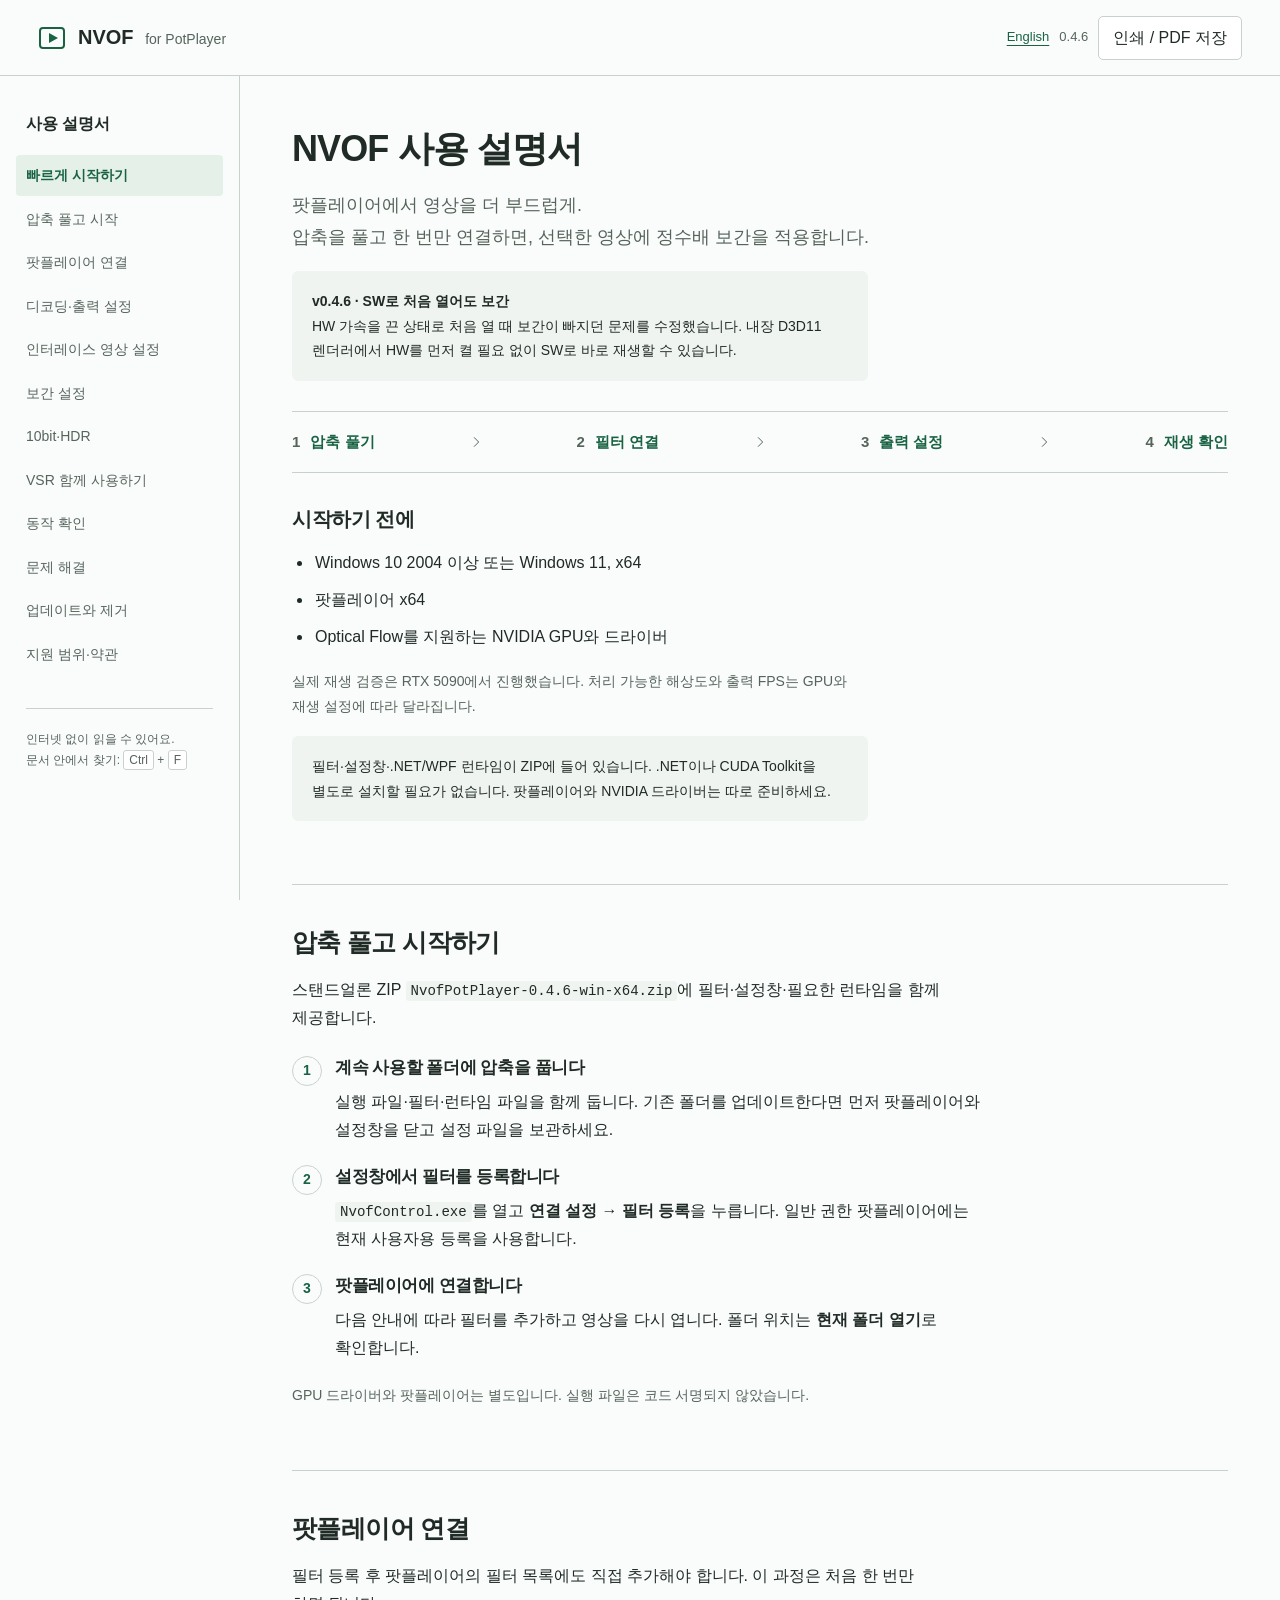
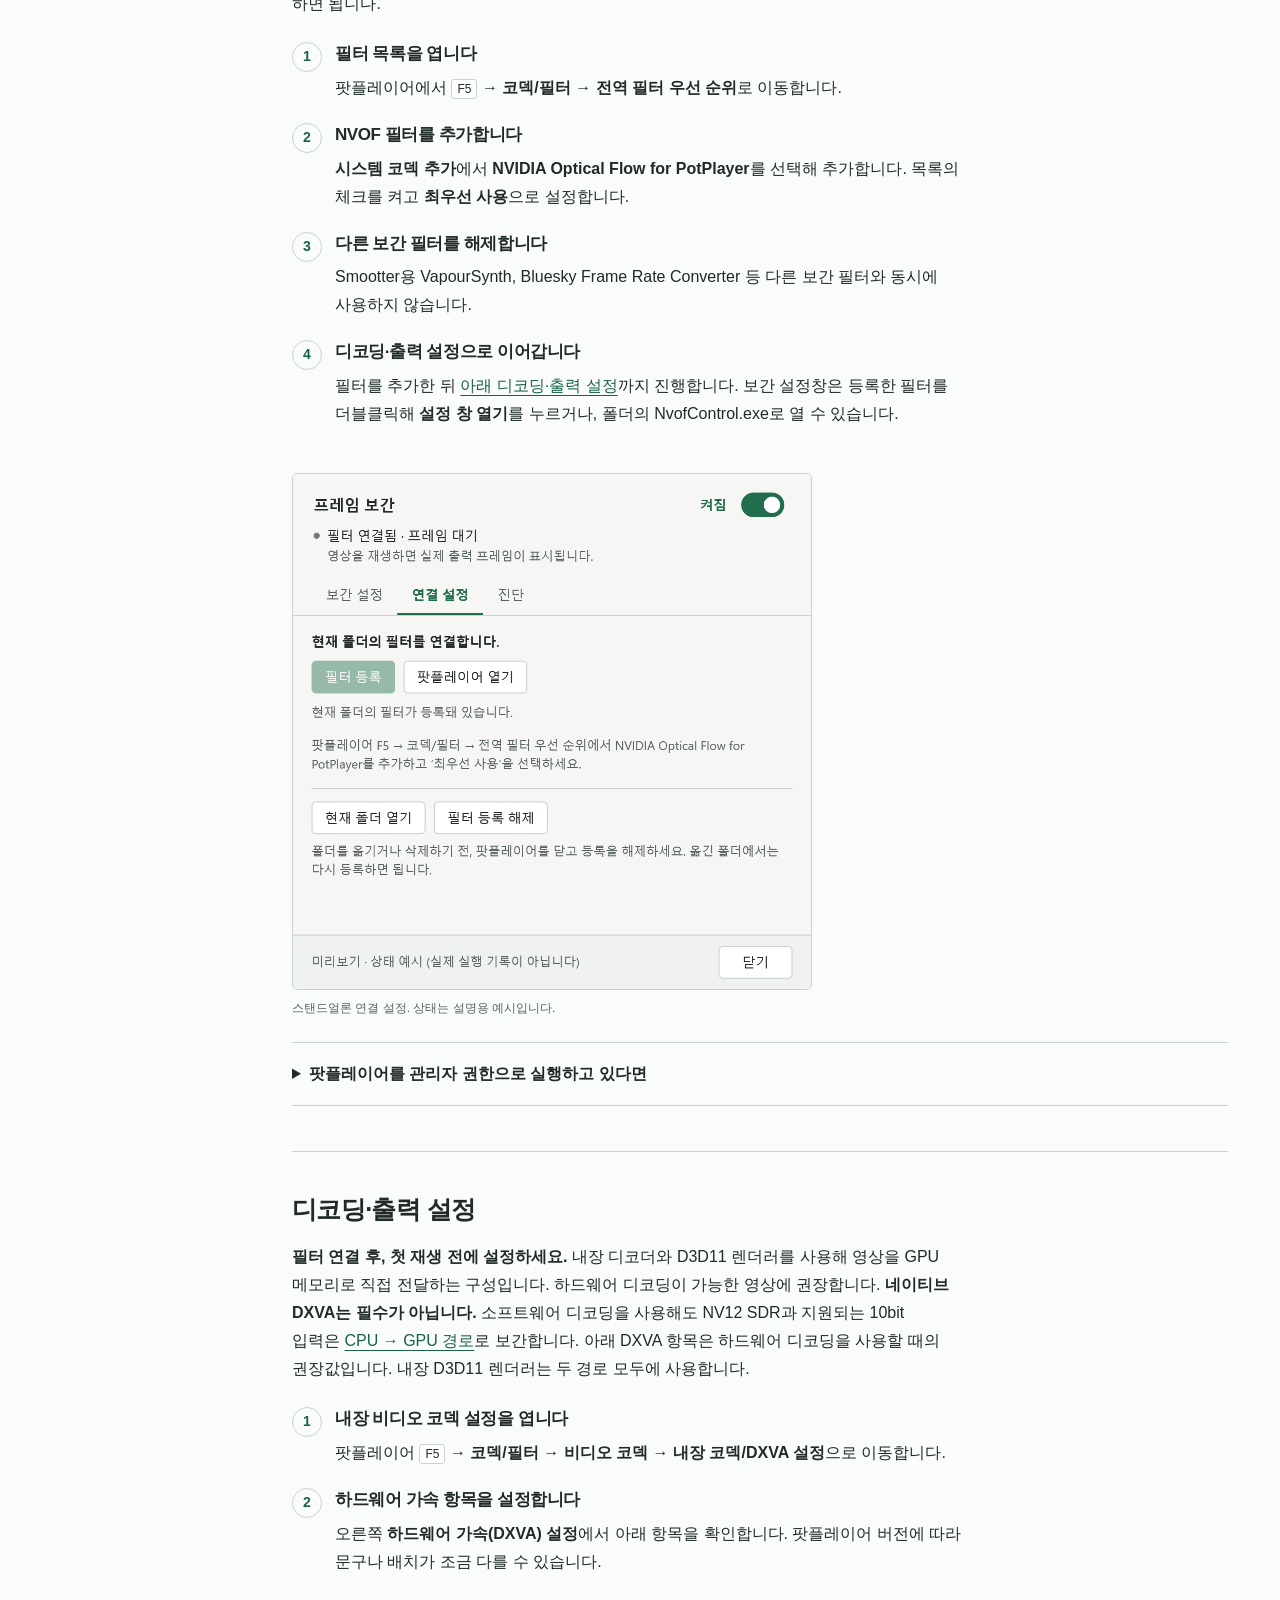
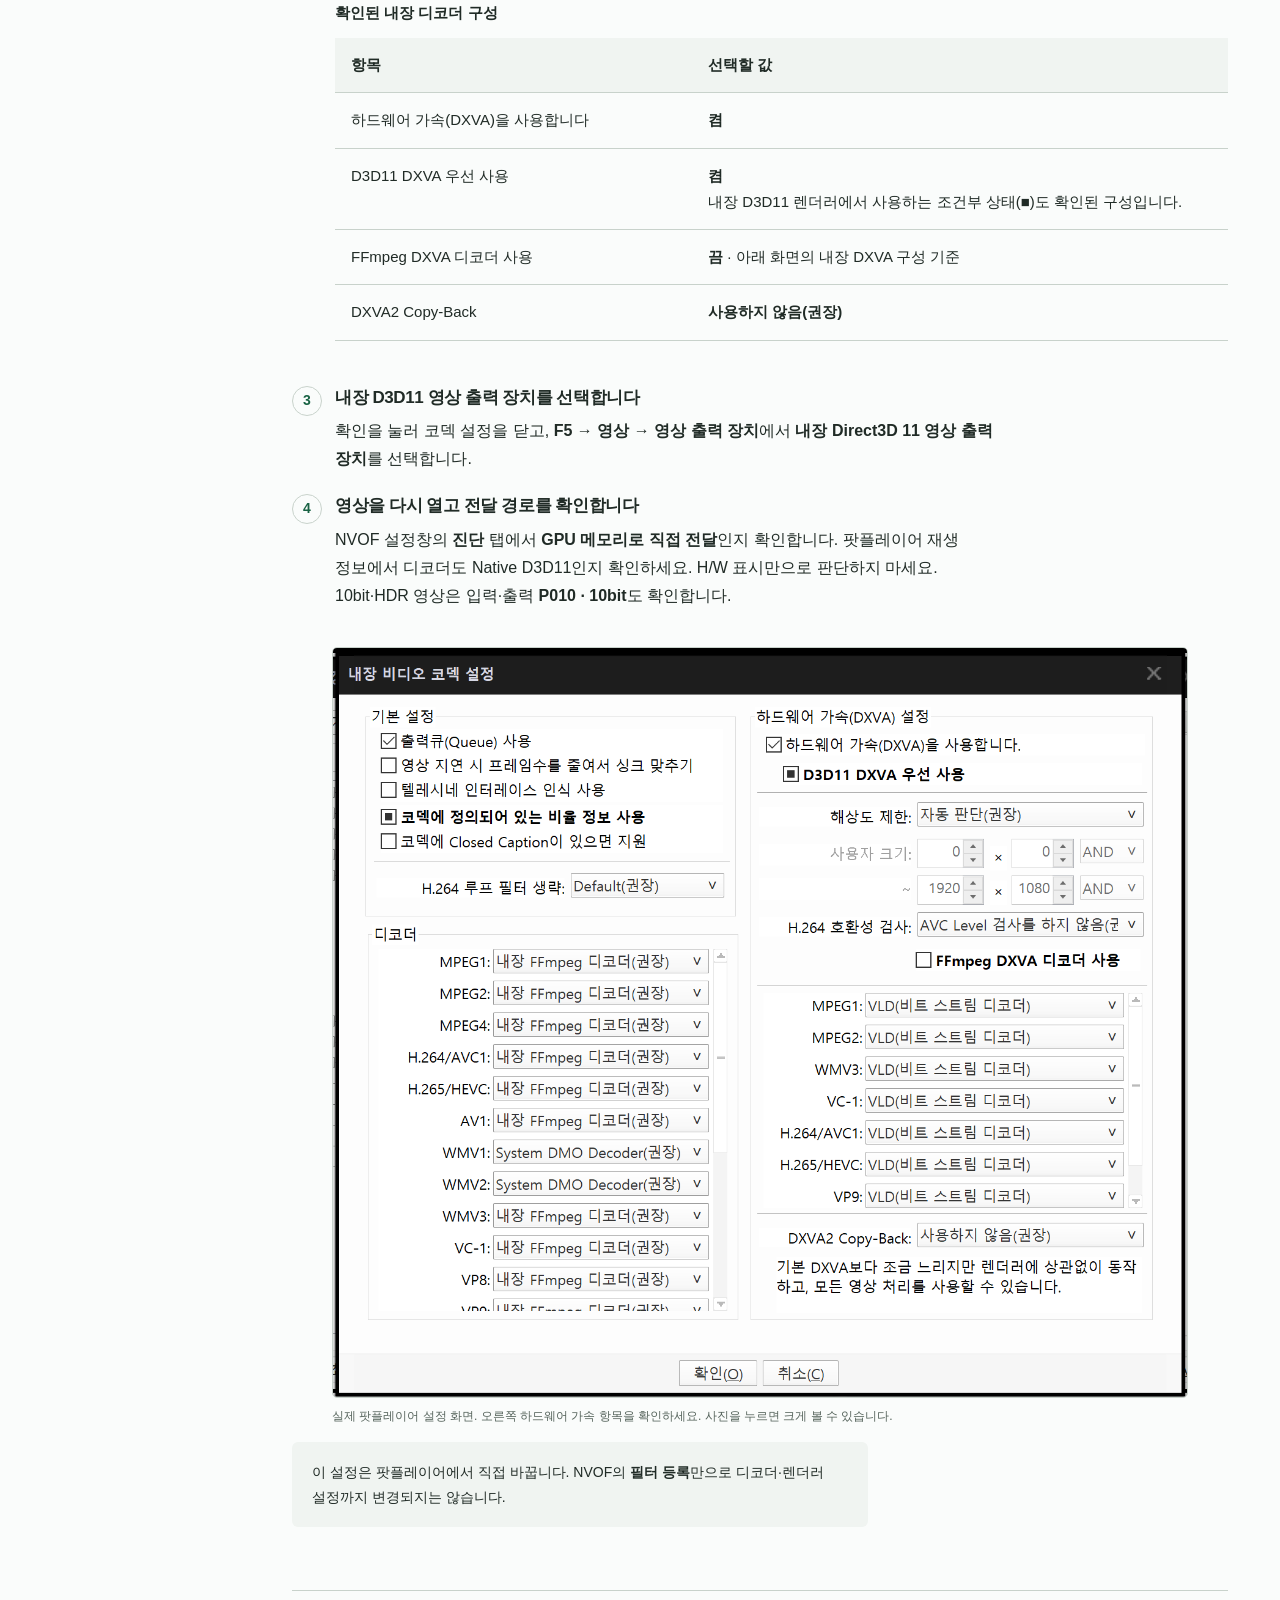
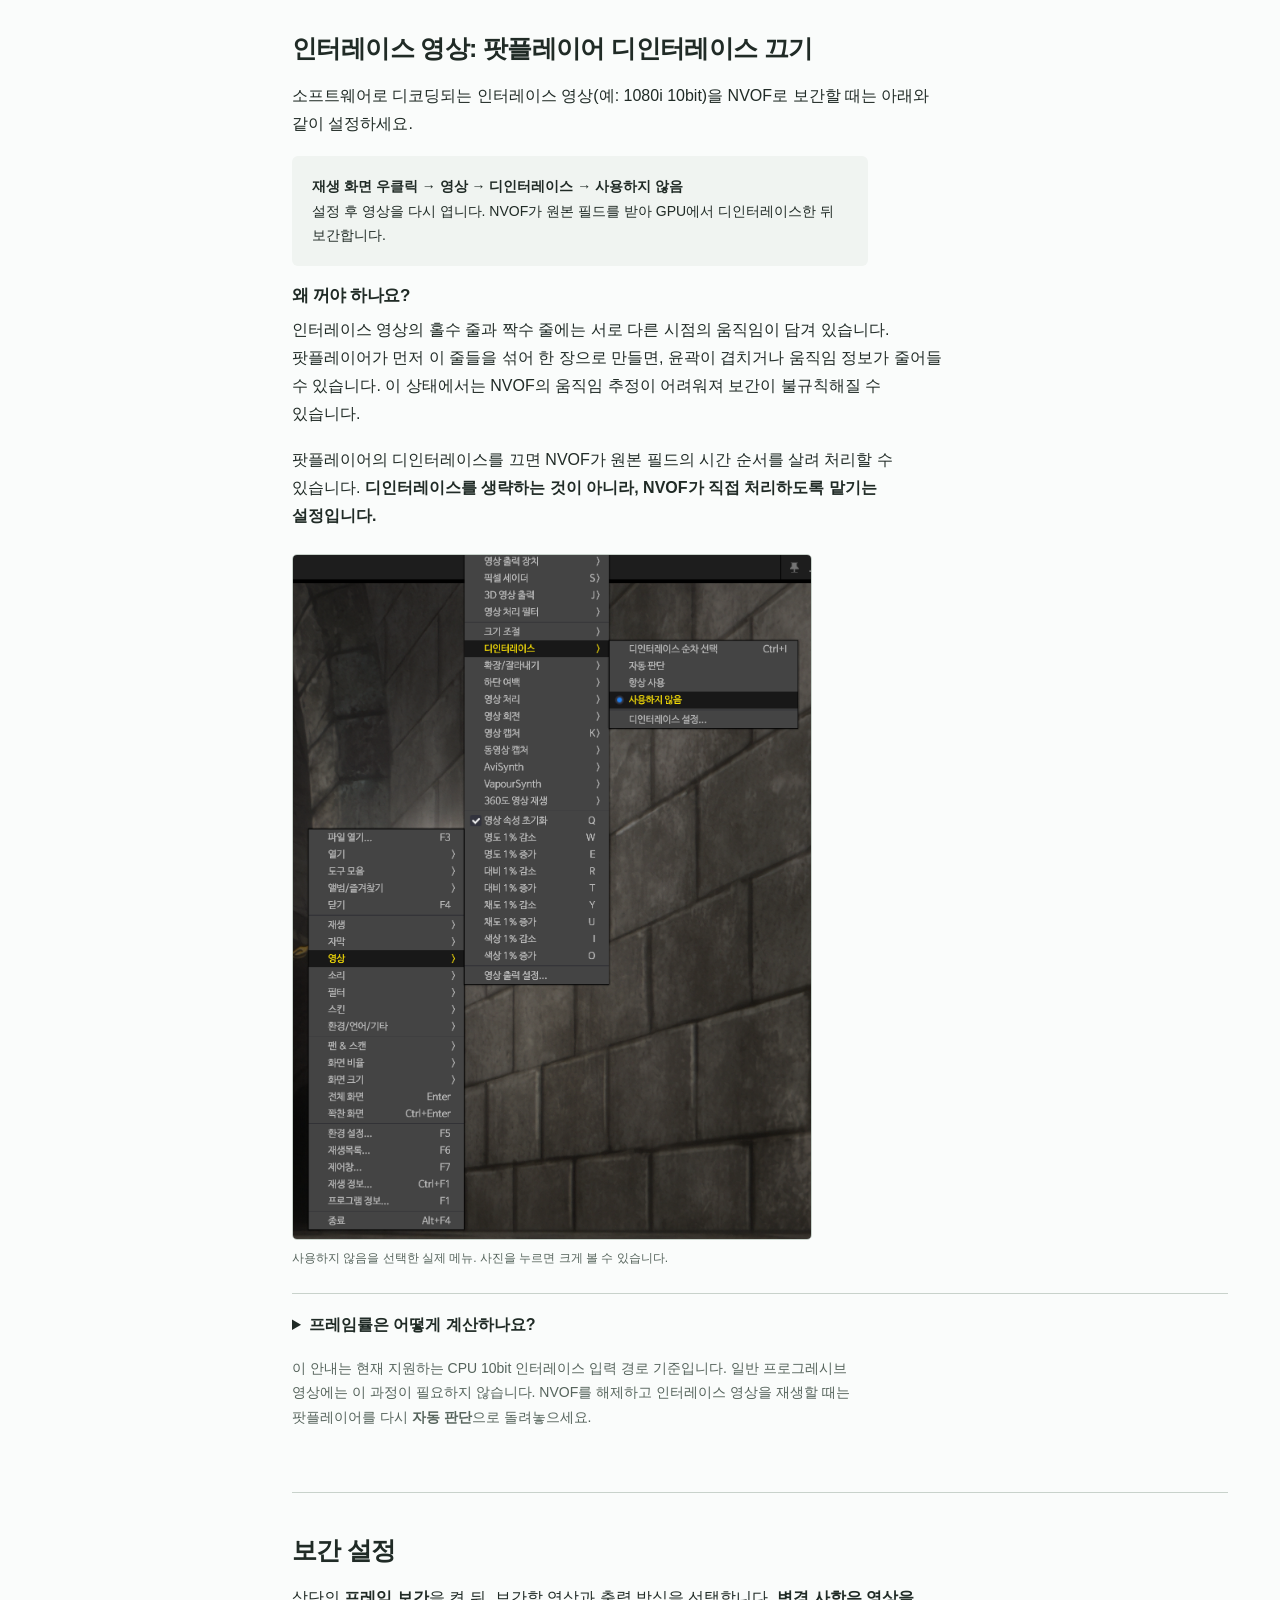
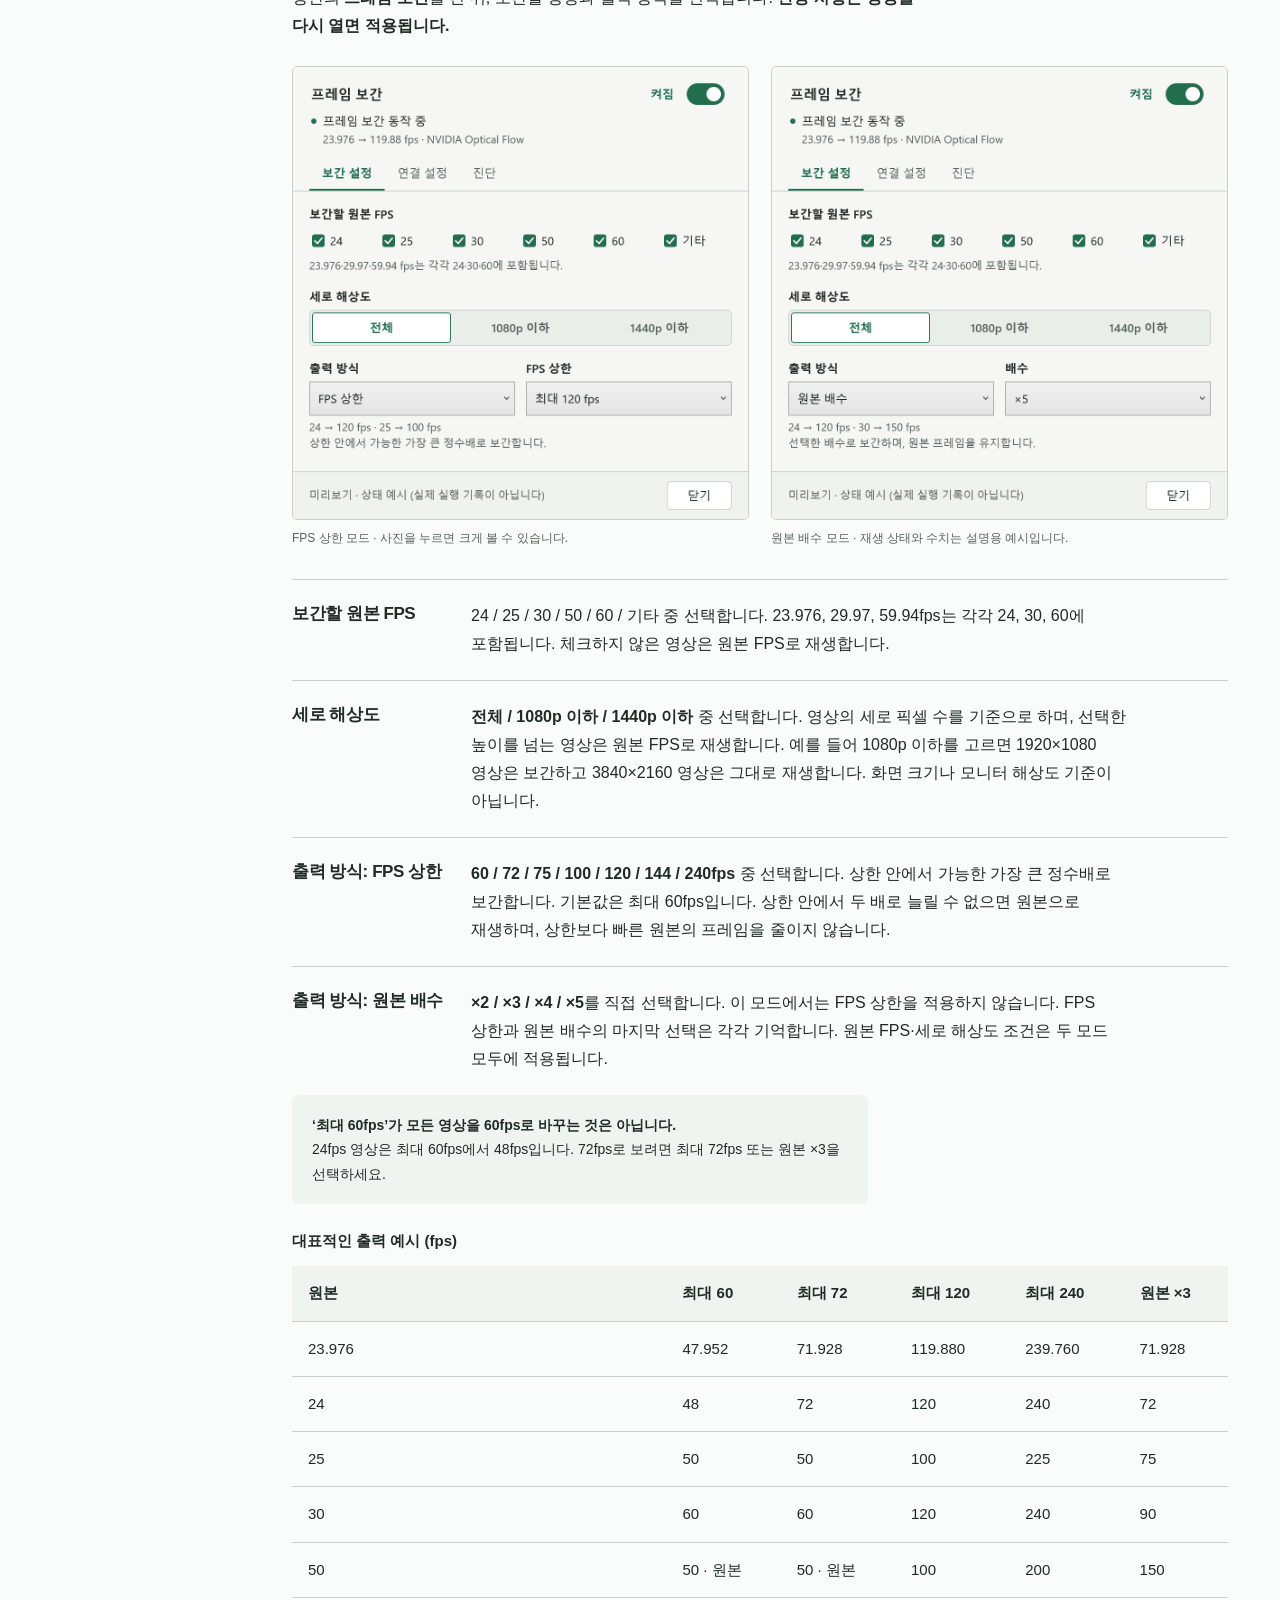
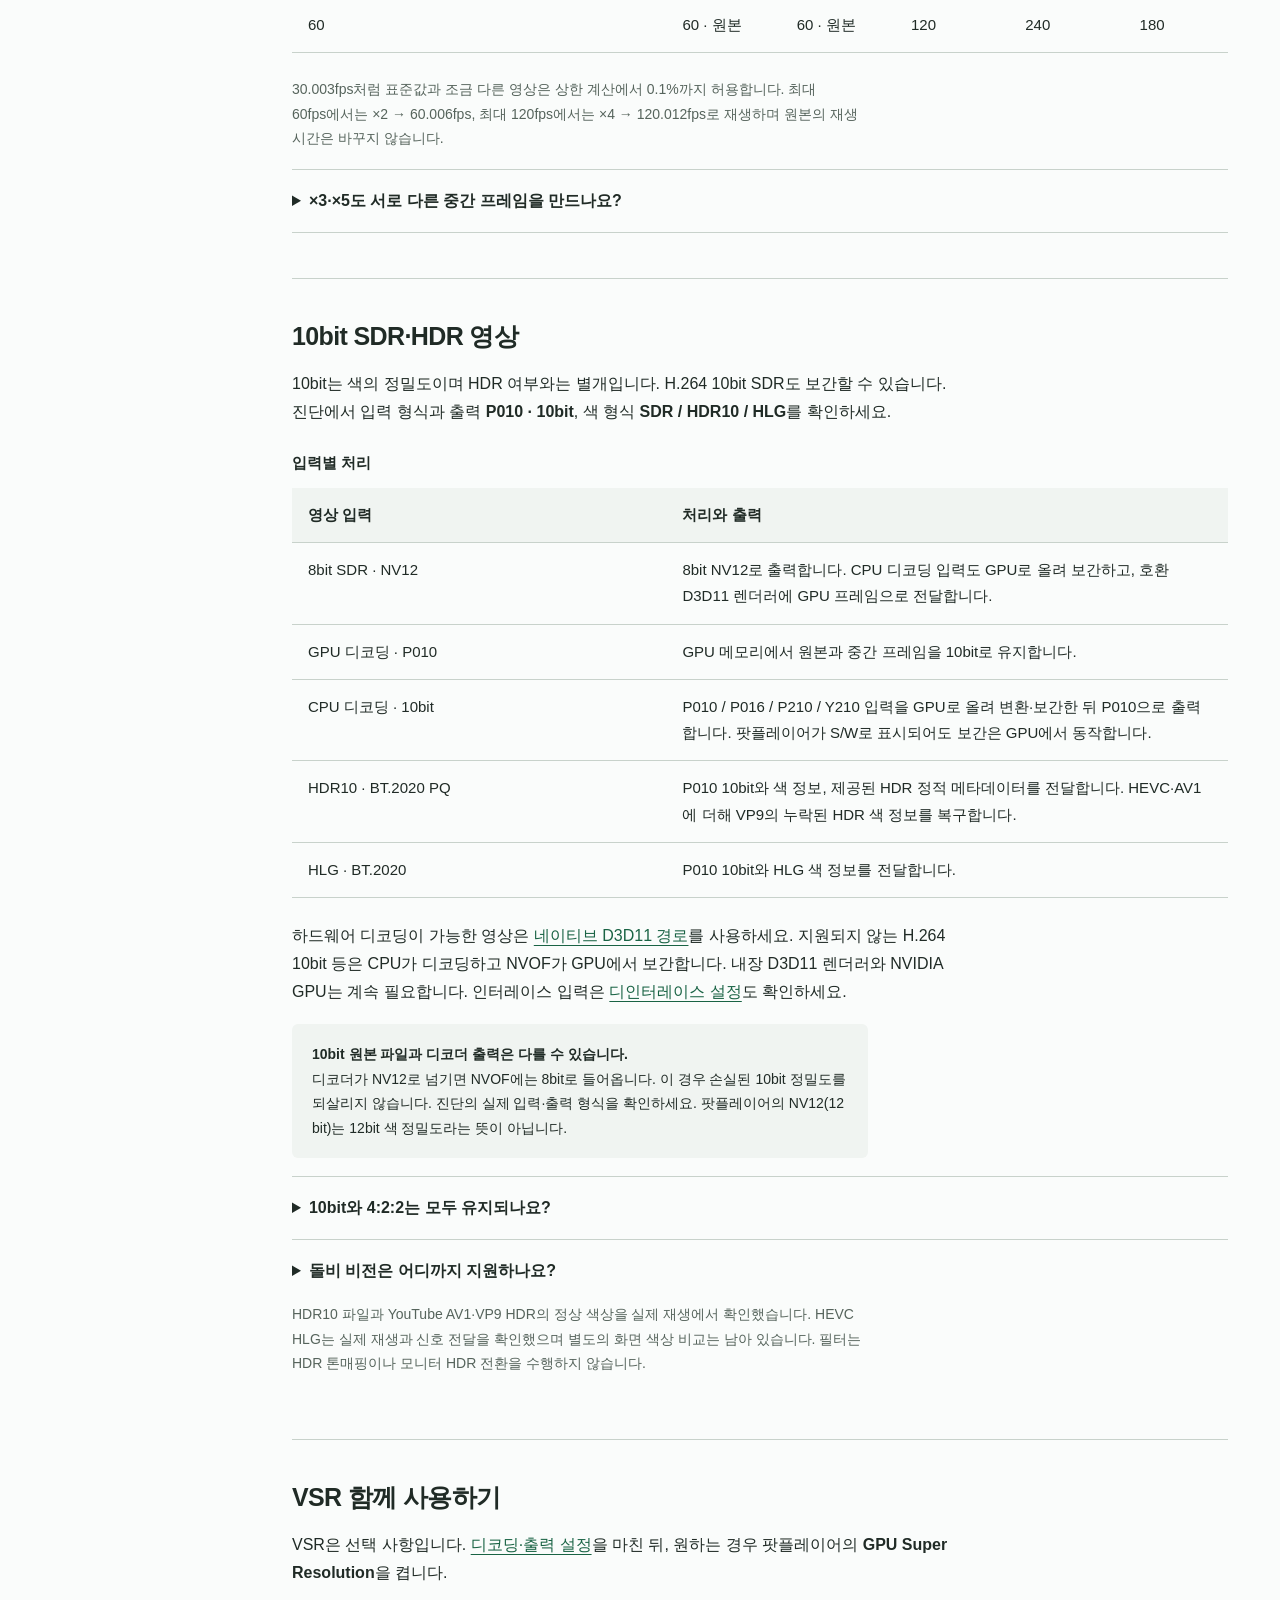
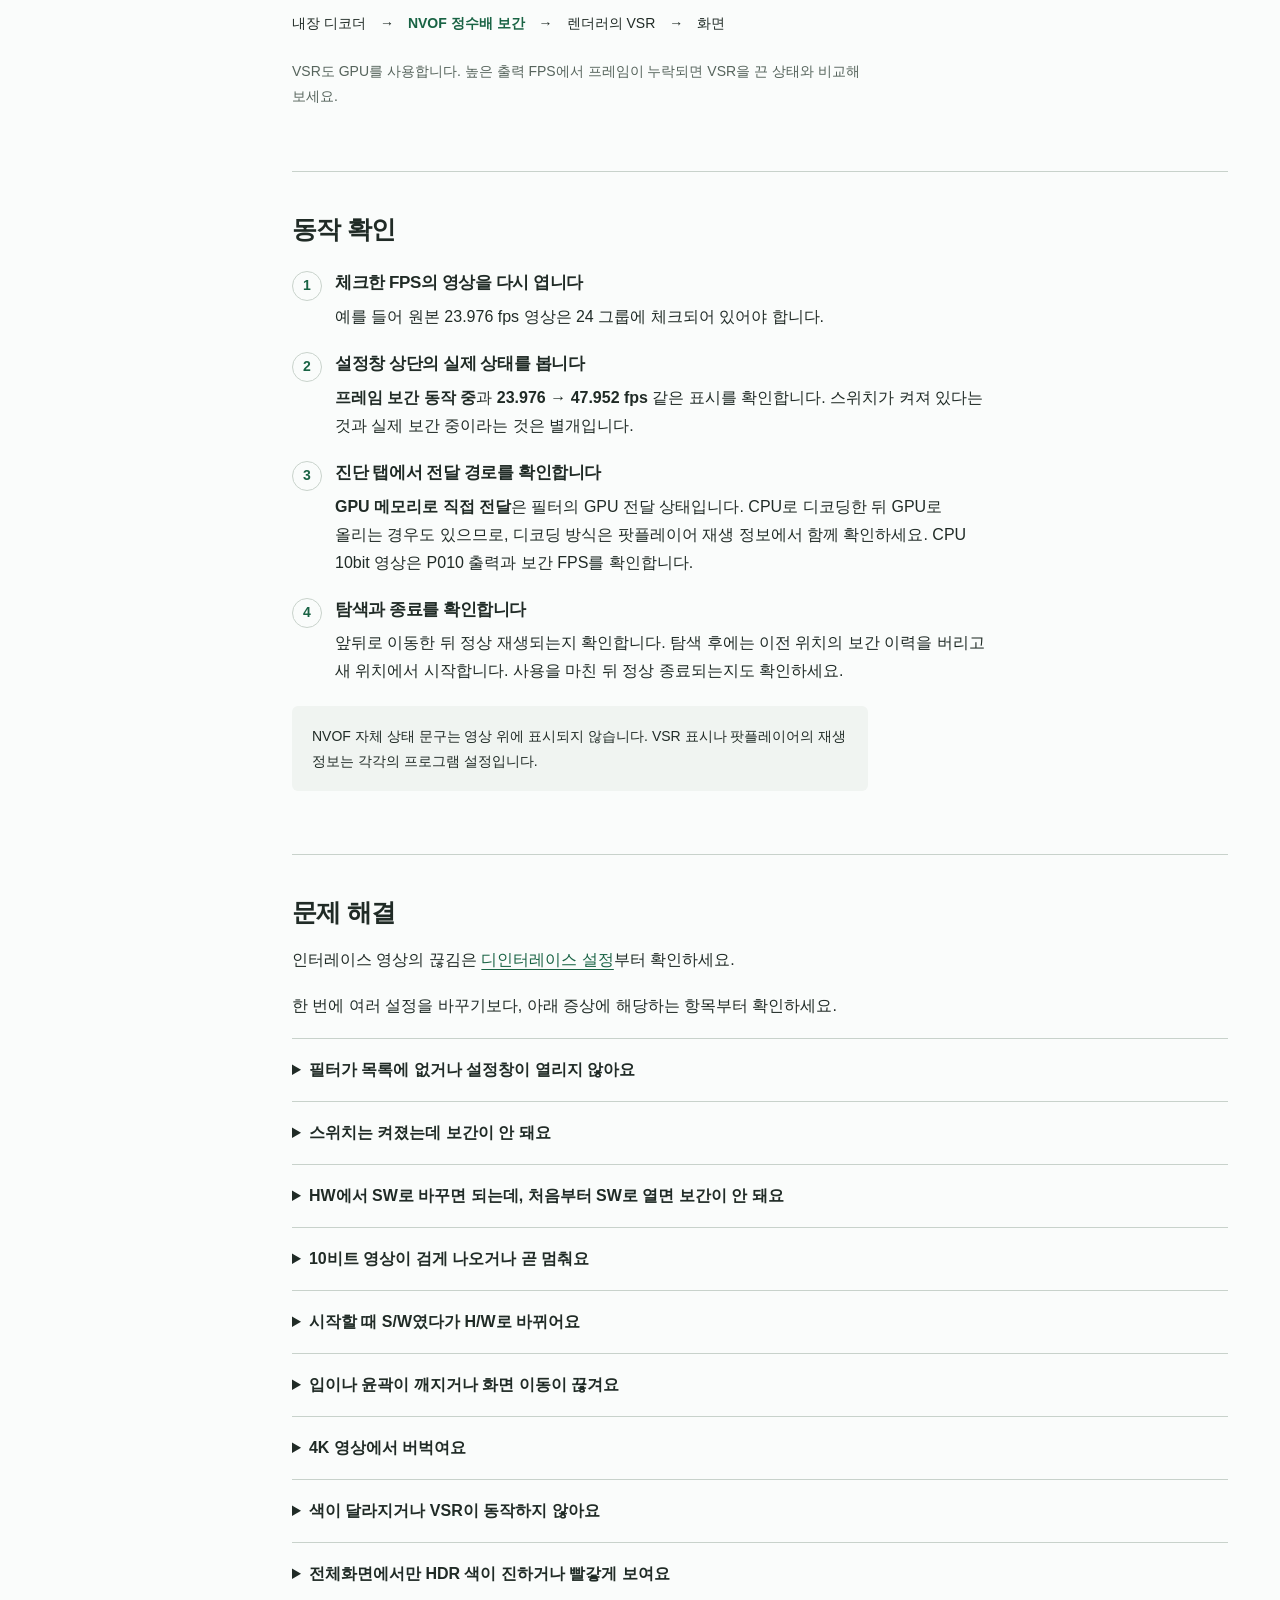
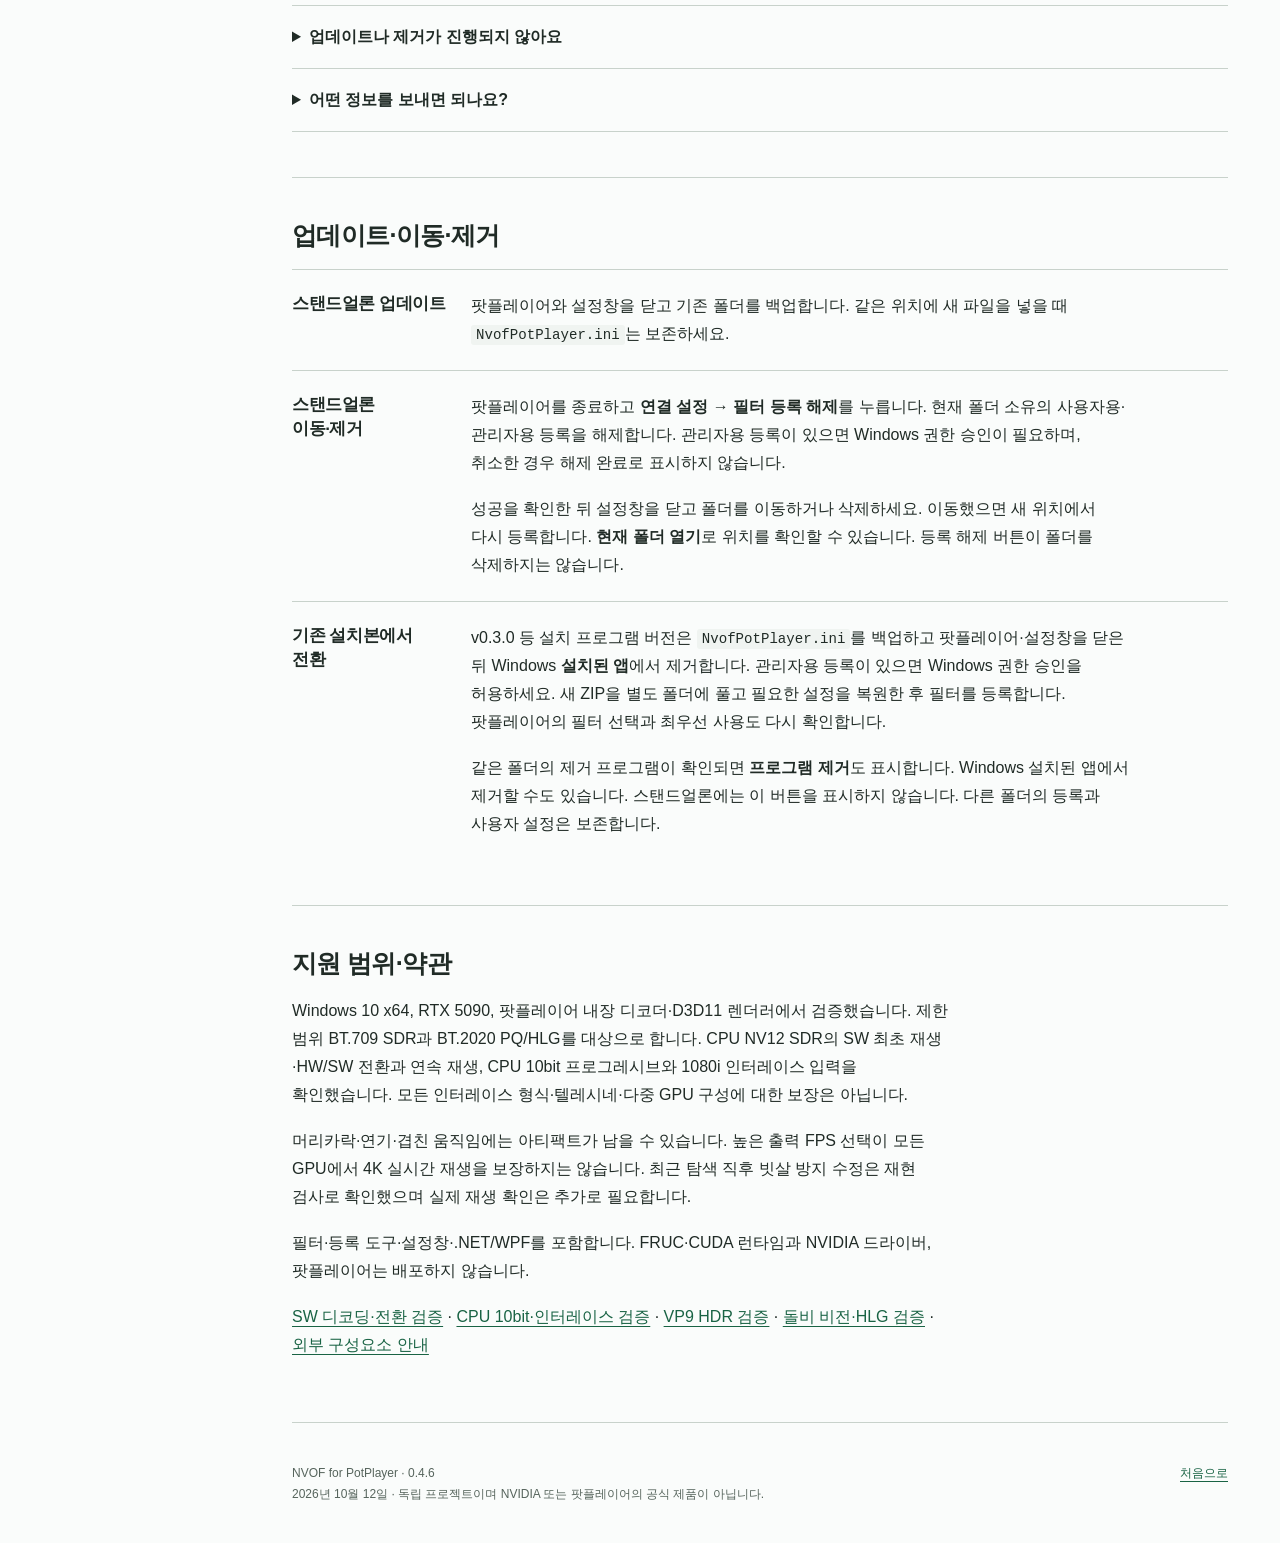
==== docs/manual/index.html @ cb55e0d1 "Release v0.4.6 with software startup interpolation fix and bilingual guides" ====
<!doctype html>
<html lang="ko"><head><meta charset="utf-8"><meta name="viewport" content="width=device-width,initial-scale=1"><meta name="color-scheme" content="light"><title>NVOF for PotPlayer · 사용 설명서</title><link rel="stylesheet" href="manual.css"><script src="manual.js" defer></script></head>
<body><a class="skip" href="#main">본문으로 건너뛰기</a>
<header class="top"><a class="brand" href="#start" aria-label="NVOF 사용 설명서 처음으로"><svg viewBox="0 0 28 28" width="28" height="28" aria-hidden="true"><rect x="2" y="4" width="24" height="20" rx="3" fill="none" stroke="currentColor" stroke-width="2"/><path d="M11 9 20 14 11 19Z" fill="currentColor"/></svg><span>NVOF <span class="brand-sub">for PotPlayer</span></span></a><div class="header-actions"><a class="language-link" href="en.html" lang="en" hreflang="en">English</a><span class="version">0.4.6</span><button type="button" id="print">인쇄 / PDF 저장</button><button type="button" id="menu" aria-controls="toc" aria-expanded="false">목차</button></div></header>
<div class="layout"><nav id="toc" aria-label="사용 설명서 목차"><p class="nav-title">사용 설명서</p><a href="#start">빠르게 시작하기</a><a href="#install">압축 풀고 시작</a><a href="#connect">팟플레이어 연결</a><a href="#hardware">디코딩·출력 설정</a><a href="#deinterlace">인터레이스 영상 설정</a><a href="#settings">보간 설정</a><a href="#tenbit">10bit·HDR</a><a href="#vsr">VSR 함께 사용하기</a><a href="#check">동작 확인</a><a href="#troubleshoot">문제 해결</a><a href="#update">업데이트와 제거</a><a href="#scope">지원 범위·약관</a><div class="nav-note">인터넷 없이 읽을 수 있어요.<br>문서 안에서 찾기: <kbd>Ctrl</kbd> + <kbd>F</kbd></div></nav>
<main id="main"><section id="start" class="intro"><h1>NVOF 사용 설명서</h1><p class="lead">팟플레이어에서 영상을 더 부드럽게.<br>압축을 풀고 한 번만 연결하면, 선택한 영상에 정수배 보간을 적용합니다.</p>
<p class="note"><strong>v0.4.6 · SW로 처음 열어도 보간</strong><br>HW 가속을 끈 상태로 처음 열 때 보간이 빠지던 문제를 수정했습니다. 내장 D3D11 렌더러에서 HW를 먼저 켤 필요 없이 SW로 바로 재생할 수 있습니다.</p>
<div class="quick-path" aria-label="처음 사용할 때의 순서"><a href="#install"><span>1</span>압축 풀기</a><svg aria-hidden="true" viewBox="0 0 24 24"><path d="m9 5 7 7-7 7"/></svg><a href="#connect"><span>2</span>필터 연결</a><svg aria-hidden="true" viewBox="0 0 24 24"><path d="m9 5 7 7-7 7"/></svg><a href="#hardware"><span>3</span>출력 설정</a><svg aria-hidden="true" viewBox="0 0 24 24"><path d="m9 5 7 7-7 7"/></svg><a href="#check"><span>4</span>재생 확인</a></div>
<h2>시작하기 전에</h2>
<ul class="checklist"><li>Windows 10 2004 이상 또는 Windows 11, x64</li><li>팟플레이어 x64</li><li>Optical Flow를 지원하는 NVIDIA GPU와 드라이버</li></ul>
<p class="muted">실제 재생 검증은 RTX 5090에서 진행했습니다. 처리 가능한 해상도와 출력 FPS는 GPU와 재생 설정에 따라 달라집니다.</p>
<p class="note">필터·설정창·.NET/WPF 런타임이 ZIP에 들어 있습니다. .NET이나 CUDA Toolkit을 별도로 설치할 필요가 없습니다. 팟플레이어와 NVIDIA 드라이버는 따로 준비하세요.</p></section>
<section id="install"><h2>압축 풀고 시작하기</h2><p>스탠드얼론 ZIP <code>NvofPotPlayer-0.4.6-win-x64.zip</code>에 필터·설정창·필요한 런타임을 함께 제공합니다.</p><ol class="steps"><li><h3>계속 사용할 폴더에 압축을 풉니다</h3><p>실행 파일·필터·런타임 파일을 함께 둡니다. 기존 폴더를 업데이트한다면 먼저 팟플레이어와 설정창을 닫고 설정 파일을 보관하세요.</p></li><li><h3>설정창에서 필터를 등록합니다</h3><p><code>NvofControl.exe</code>를 열고 <strong>연결 설정 → 필터 등록</strong>을 누릅니다. 일반 권한 팟플레이어에는 현재 사용자용 등록을 사용합니다.</p></li><li><h3>팟플레이어에 연결합니다</h3><p>다음 안내에 따라 필터를 추가하고 영상을 다시 엽니다. 폴더 위치는 <strong>현재 폴더 열기</strong>로 확인합니다.</p></li></ol><p class="muted">GPU 드라이버와 팟플레이어는 별도입니다. 실행 파일은 코드 서명되지 않았습니다.</p></section>
<section id="connect"><h2>팟플레이어 연결</h2><p>필터 등록 후 팟플레이어의 필터 목록에도 직접 추가해야 합니다. 이 과정은 처음 한 번만 하면 됩니다.</p><ol class="steps"><li><h3>필터 목록을 엽니다</h3><p>팟플레이어에서 <kbd>F5</kbd> → <strong>코덱/필터</strong> → <strong>전역 필터 우선 순위</strong>로 이동합니다.</p></li><li><h3>NVOF 필터를 추가합니다</h3><p><strong>시스템 코덱 추가</strong>에서 <strong>NVIDIA Optical Flow for PotPlayer</strong>를 선택해 추가합니다. 목록의 체크를 켜고 <strong>최우선 사용</strong>으로 설정합니다.</p></li><li><h3>다른 보간 필터를 해제합니다</h3><p>Smootter용 VapourSynth, Bluesky Frame Rate Converter 등 다른 보간 필터와 동시에 사용하지 않습니다.</p></li><li><h3>디코딩·출력 설정으로 이어갑니다</h3><p>필터를 추가한 뒤 <a href="#hardware">아래 디코딩·출력 설정</a>까지 진행합니다. 보간 설정창은 등록한 필터를 더블클릭해 <strong>설정 창 열기</strong>를 누르거나, 폴더의 NvofControl.exe로 열 수 있습니다.</p></li></ol><figure class="options-figure"><a href="images/connection.png"><img src="images/connection.png" alt="연결 설정의 필터 등록, 팟플레이어 열기, 현재 폴더 열기, 필터 등록 해제 버튼" width="1008" height="1002" loading="lazy"></a><figcaption>스탠드얼론 연결 설정. 상태는 설명용 예시입니다.</figcaption></figure><details><summary>팟플레이어를 관리자 권한으로 실행하고 있다면</summary><p>일반 권한으로 실행하는 구성이 가장 간단합니다. 관리자 실행이 필요하다면 NVOF의 <strong>연결 설정</strong> 탭에서 관리자용 등록을 진행합니다. 이때만 Windows 권한 승인이 필요합니다. 관리자용 등록은 연결 설정의 필터 등록 해제에서 Windows 권한 승인을 받아 해제합니다.</p></details></section>
<section id="hardware"><h2>디코딩·출력 설정</h2>
<p><strong>필터 연결 후, 첫 재생 전에 설정하세요.</strong> 내장 디코더와 D3D11 렌더러를 사용해 영상을 GPU 메모리로 직접 전달하는 구성입니다. 하드웨어 디코딩이 가능한 영상에 권장합니다. <strong>네이티브 DXVA는 필수가 아닙니다.</strong> 소프트웨어 디코딩을 사용해도 NV12 SDR과 지원되는 10bit 입력은 <a href="#tenbit">CPU → GPU 경로</a>로 보간합니다. 아래 DXVA 항목은 하드웨어 디코딩을 사용할 때의 권장값입니다. 내장 D3D11 렌더러는 두 경로 모두에 사용합니다.</p>
<ol class="steps">
<li><h3>내장 비디오 코덱 설정을 엽니다</h3><p>팟플레이어 <kbd>F5</kbd> → <strong>코덱/필터 → 비디오 코덱 → 내장 코덱/DXVA 설정</strong>으로 이동합니다.</p></li>
<li><h3>하드웨어 가속 항목을 설정합니다</h3><p>오른쪽 <strong>하드웨어 가속(DXVA) 설정</strong>에서 아래 항목을 확인합니다. 팟플레이어 버전에 따라 문구나 배치가 조금 다를 수 있습니다.</p>
<div class="table-wrap" tabindex="0" role="region" aria-label="디코딩·출력 설정값"><table><caption>확인된 내장 디코더 구성</caption><thead><tr><th scope="col">항목</th><th scope="col">선택할 값</th></tr></thead><tbody>
<tr><th scope="row">하드웨어 가속(DXVA)을 사용합니다</th><td><strong>켬</strong></td></tr>
<tr><th scope="row">D3D11 DXVA 우선 사용</th><td><strong>켬</strong><br>내장 D3D11 렌더러에서 사용하는 조건부 상태(■)도 확인된 구성입니다.</td></tr>
<tr><th scope="row">FFmpeg DXVA 디코더 사용</th><td><strong>끔</strong> · 아래 화면의 내장 DXVA 구성 기준</td></tr>
<tr><th scope="row">DXVA2 Copy-Back</th><td><strong>사용하지 않음(권장)</strong></td></tr>
</tbody></table></div></li>
<li><h3>내장 D3D11 영상 출력 장치를 선택합니다</h3><p>확인을 눌러 코덱 설정을 닫고, <strong>F5 → 영상 → 영상 출력 장치</strong>에서 <strong>내장 Direct3D 11 영상 출력 장치</strong>를 선택합니다.</p></li>
<li><h3>영상을 다시 열고 전달 경로를 확인합니다</h3><p>NVOF 설정창의 <strong>진단</strong> 탭에서 <strong>GPU 메모리로 직접 전달</strong>인지 확인합니다. 팟플레이어 재생 정보에서 디코더도 Native D3D11인지 확인하세요. H/W 표시만으로 판단하지 마세요. 10bit·HDR 영상은 입력·출력 <strong>P010 · 10bit</strong>도 확인합니다.</p></li>
</ol>
<figure><a href="images/potplayer-dxva.png"><img src="images/potplayer-dxva.png" alt="팟플레이어 내장 비디오 코덱 설정: DXVA 켬, D3D11 DXVA 우선 사용 조건부 상태, FFmpeg DXVA 끔, DXVA2 Copy-Back 사용하지 않음" width="1397" height="1225" loading="lazy"></a><figcaption>실제 팟플레이어 설정 화면. 오른쪽 하드웨어 가속 항목을 확인하세요. 사진을 누르면 크게 볼 수 있습니다.</figcaption></figure>
<p class="note">이 설정은 팟플레이어에서 직접 바꿉니다. NVOF의 <strong>필터 등록</strong>만으로 디코더·렌더러 설정까지 변경되지는 않습니다.</p>
</section>
<section id="deinterlace"><h2>인터레이스 영상: 팟플레이어 디인터레이스 끄기</h2>
<p>소프트웨어로 디코딩되는 인터레이스 영상(예: 1080i 10bit)을 NVOF로 보간할 때는 아래와 같이 설정하세요.</p>
<p class="note"><strong>재생 화면 우클릭 → 영상 → 디인터레이스 → 사용하지 않음</strong><br>설정 후 영상을 다시 엽니다. NVOF가 원본 필드를 받아 GPU에서 디인터레이스한 뒤 보간합니다.</p>
<h3>왜 꺼야 하나요?</h3>
<p>인터레이스 영상의 홀수 줄과 짝수 줄에는 서로 다른 시점의 움직임이 담겨 있습니다. 팟플레이어가 먼저 이 줄들을 섞어 한 장으로 만들면, 윤곽이 겹치거나 움직임 정보가 줄어들 수 있습니다. 이 상태에서는 NVOF의 움직임 추정이 어려워져 보간이 불규칙해질 수 있습니다.</p>
<p>팟플레이어의 디인터레이스를 끄면 NVOF가 원본 필드의 시간 순서를 살려 처리할 수 있습니다. <strong>디인터레이스를 생략하는 것이 아니라, NVOF가 직접 처리하도록 맡기는 설정입니다.</strong></p>
<figure class="options-figure"><a href="images/potplayer-deinterlace.png"><img src="images/potplayer-deinterlace.png" alt="팟플레이어 영상 → 디인터레이스 메뉴에서 사용하지 않음을 선택한 화면" width="1285" height="1699" loading="lazy"></a><figcaption>사용하지 않음을 선택한 실제 메뉴. 사진을 누르면 크게 볼 수 있습니다.</figcaption></figure>
<details><summary>프레임률은 어떻게 계산하나요?</summary><p>25fps 인터레이스 영상에 초당 50개 시점의 필드가 있다면, NVOF는 먼저 50p로 만든 뒤 보간합니다. 이 경우 최대 120fps 설정의 출력은 100fps(50 ×2)입니다. 일반적인 25p 영상에 적용되는 ×4와는 입력 단계가 다릅니다.</p></details>
<p class="muted">이 안내는 현재 지원하는 CPU 10bit 인터레이스 입력 경로 기준입니다. 일반 프로그레시브 영상에는 이 과정이 필요하지 않습니다. NVOF를 해제하고 인터레이스 영상을 재생할 때는 팟플레이어를 다시 <strong>자동 판단</strong>으로 돌려놓으세요.</p>
</section>
<section id="settings"><h2>보간 설정</h2>
<p>상단의 <strong>프레임 보간</strong>을 켠 뒤, 보간할 영상과 출력 방식을 선택합니다. <strong>변경 사항은 영상을 다시 열면 적용됩니다.</strong></p>
<div class="settings-shots">
<figure><a href="images/controller.png"><img src="images/controller.png" alt="보간 설정: 원본 FPS, 세로 해상도, 출력 방식 FPS 상한과 최대 120fps 선택" width="1008" height="1002" loading="lazy"></a><figcaption>FPS 상한 모드 · 사진을 누르면 크게 볼 수 있습니다.</figcaption></figure>
<figure><a href="images/multiplier.png"><img src="images/multiplier.png" alt="보간 설정: 출력 방식 원본 배수와 5배 선택" width="1008" height="1002" loading="lazy"></a><figcaption>원본 배수 모드 · 재생 상태와 수치는 설명용 예시입니다.</figcaption></figure>
</div>
<div class="setting-row"><h3>보간할 원본 FPS</h3><p>24 / 25 / 30 / 50 / 60 / 기타 중 선택합니다. 23.976, 29.97, 59.94fps는 각각 24, 30, 60에 포함됩니다. 체크하지 않은 영상은 원본 FPS로 재생합니다.</p></div>
<div class="setting-row"><h3>세로 해상도</h3><p><strong>전체 / 1080p 이하 / 1440p 이하</strong> 중 선택합니다. 영상의 세로 픽셀 수를 기준으로 하며, 선택한 높이를 넘는 영상은 원본 FPS로 재생합니다. 예를 들어 1080p 이하를 고르면 1920×1080 영상은 보간하고 3840×2160 영상은 그대로 재생합니다. 화면 크기나 모니터 해상도 기준이 아닙니다.</p></div>
<div class="setting-row"><h3>출력 방식: FPS 상한</h3><p><strong>60 / 72 / 75 / 100 / 120 / 144 / 240fps</strong> 중 선택합니다. 상한 안에서 가능한 가장 큰 정수배로 보간합니다. 기본값은 최대 60fps입니다. 상한 안에서 두 배로 늘릴 수 없으면 원본으로 재생하며, 상한보다 빠른 원본의 프레임을 줄이지 않습니다.</p></div>
<div class="setting-row"><h3>출력 방식: 원본 배수</h3><p><strong>×2 / ×3 / ×4 / ×5</strong>를 직접 선택합니다. 이 모드에서는 FPS 상한을 적용하지 않습니다. FPS 상한과 원본 배수의 마지막 선택은 각각 기억합니다. 원본 FPS·세로 해상도 조건은 두 모드 모두에 적용됩니다.</p></div>
<p class="note"><strong>‘최대 60fps’가 모든 영상을 60fps로 바꾸는 것은 아닙니다.</strong><br>24fps 영상은 최대 60fps에서 48fps입니다. 72fps로 보려면 최대 72fps 또는 원본 ×3을 선택하세요.</p>
<div class="table-wrap" tabindex="0" role="region" aria-label="원본 FPS와 출력 비교표, 좁은 화면에서는 가로로 이동할 수 있습니다"><table>
<caption>대표적인 출력 예시 (fps)</caption><thead><tr><th scope="col">원본</th><th scope="col">최대 60</th><th scope="col">최대 72</th><th scope="col">최대 120</th><th scope="col">최대 240</th><th scope="col">원본 ×3</th></tr></thead><tbody>
<tr><th scope="row">23.976</th><td>47.952</td><td>71.928</td><td>119.880</td><td>239.760</td><td>71.928</td></tr>
<tr><th scope="row">24</th><td>48</td><td>72</td><td>120</td><td>240</td><td>72</td></tr>
<tr><th scope="row">25</th><td>50</td><td>50</td><td>100</td><td>225</td><td>75</td></tr>
<tr><th scope="row">30</th><td>60</td><td>60</td><td>120</td><td>240</td><td>90</td></tr>
<tr><th scope="row">50</th><td>50 · 원본</td><td>50 · 원본</td><td>100</td><td>200</td><td>150</td></tr>
<tr><th scope="row">60</th><td>60 · 원본</td><td>60 · 원본</td><td>120</td><td>240</td><td>180</td></tr>
</tbody></table></div>
<p class="muted">30.003fps처럼 표준값과 조금 다른 영상은 상한 계산에서 0.1%까지 허용합니다. 최대 60fps에서는 ×2 → 60.006fps, 최대 120fps에서는 ×4 → 120.012fps로 재생하며 원본의 재생 시간은 바꾸지 않습니다.</p>
<details><summary>×3·×5도 서로 다른 중간 프레임을 만드나요?</summary><p>네. ×3은 원본 두 장 사이의 1/3·2/3 시점, ×5는 20·40·60·80% 시점에 각각 중간 프레임을 만듭니다. 같은 프레임을 반복하는 방식이 아닙니다. 높은 출력 FPS일수록 처리량이 늘어나므로 팟플레이어의 실제 렌더링 FPS와 프레임 누락도 함께 확인하세요.</p></details>
</section>

<section id="tenbit"><h2>10bit SDR·HDR 영상</h2>
<p>10bit는 색의 정밀도이며 HDR 여부와는 별개입니다. H.264 10bit SDR도 보간할 수 있습니다. 진단에서 입력 형식과 출력 <strong>P010 · 10bit</strong>, 색 형식 <strong>SDR / HDR10 / HLG</strong>를 확인하세요.</p>
<div class="table-wrap"><table><caption>입력별 처리</caption><thead><tr><th scope="col">영상 입력</th><th scope="col">처리와 출력</th></tr></thead><tbody>
<tr><th scope="row">8bit SDR · NV12</th><td>8bit NV12로 출력합니다. CPU 디코딩 입력도 GPU로 올려 보간하고, 호환 D3D11 렌더러에 GPU 프레임으로 전달합니다.</td></tr>
<tr><th scope="row">GPU 디코딩 · P010</th><td>GPU 메모리에서 원본과 중간 프레임을 10bit로 유지합니다.</td></tr>
<tr><th scope="row">CPU 디코딩 · 10bit</th><td>P010 / P016 / P210 / Y210 입력을 GPU로 올려 변환·보간한 뒤 P010으로 출력합니다. 팟플레이어가 S/W로 표시되어도 보간은 GPU에서 동작합니다.</td></tr>
<tr><th scope="row">HDR10 · BT.2020 PQ</th><td>P010 10bit와 색 정보, 제공된 HDR 정적 메타데이터를 전달합니다. HEVC·AV1에 더해 VP9의 누락된 HDR 색 정보를 복구합니다.</td></tr>
<tr><th scope="row">HLG · BT.2020</th><td>P010 10bit와 HLG 색 정보를 전달합니다.</td></tr>
</tbody></table></div>
<p>하드웨어 디코딩이 가능한 영상은 <a href="#hardware">네이티브 D3D11 경로</a>를 사용하세요. 지원되지 않는 H.264 10bit 등은 CPU가 디코딩하고 NVOF가 GPU에서 보간합니다. 내장 D3D11 렌더러와 NVIDIA GPU는 계속 필요합니다. 인터레이스 입력은 <a href="#deinterlace">디인터레이스 설정</a>도 확인하세요.</p>
<p class="note"><strong>10bit 원본 파일과 디코더 출력은 다를 수 있습니다.</strong><br>디코더가 NV12로 넘기면 NVOF에는 8bit로 들어옵니다. 이 경우 손실된 10bit 정밀도를 되살리지 않습니다. 진단의 실제 입력·출력 형식을 확인하세요. 팟플레이어의 NV12(12 bit)는 12bit 색 정밀도라는 뜻이 아닙니다.</p>
<details><summary>10bit와 4:2:2는 모두 유지되나요?</summary><p>지원 경로의 출력은 10bit 4:2:0 P010입니다. P210/Y210의 4:2:2 색차는 GPU에서 4:2:0으로 변환합니다. 디코더가 이미 P010으로 전달하면 그 전에 줄어든 색차 정보는 복원하지 않습니다. P016은 상위 10bit를 사용하므로 16bit 보존 경로는 아닙니다.</p></details>
<details><summary>돌비 비전은 어디까지 지원하나요?</summary><p>디코더가 제공하는 Dolby Vision RPU와 해석된 메타데이터를 렌더러로 전달합니다. 원본 프레임은 자신의 정보를, 중간 프레임은 앞선 원본 프레임의 정보를 사용합니다. Profile 8.1 소스에서 실제 메타데이터 전달을 확인했습니다.</p><p>돌비 비전 해석·톤매핑·화면 출력은 디코더와 렌더러가 담당합니다. 모든 프로파일이나 돌비 비전 화면 출력을 보장하는 기능은 아니며, HDR10 호환 기본 영상은 진단에 HDR10으로 표시될 수 있습니다. HDR10+ 동적 메타데이터는 지원하지 않습니다.</p></details>
<p class="muted">HDR10 파일과 YouTube AV1·VP9 HDR의 정상 색상을 실제 재생에서 확인했습니다. HEVC HLG는 실제 재생과 신호 전달을 확인했으며 별도의 화면 색상 비교는 남아 있습니다. 필터는 HDR 톤매핑이나 모니터 HDR 전환을 수행하지 않습니다.</p></section>
<section id="vsr"><h2>VSR 함께 사용하기</h2><p>VSR은 선택 사항입니다. <a href="#hardware">디코딩·출력 설정</a>을 마친 뒤, 원하는 경우 팟플레이어의 <strong>GPU Super Resolution</strong>을 켭니다.</p><div class="pipeline"><span>내장 디코더</span><span aria-hidden="true">→</span><strong>NVOF 정수배 보간</strong><span aria-hidden="true">→</span><span>렌더러의 VSR</span><span aria-hidden="true">→</span><span>화면</span></div><p class="muted">VSR도 GPU를 사용합니다. 높은 출력 FPS에서 프레임이 누락되면 VSR을 끈 상태와 비교해 보세요.</p></section>
<section id="check"><h2>동작 확인</h2><ol class="steps"><li><h3>체크한 FPS의 영상을 다시 엽니다</h3><p>예를 들어 원본 23.976 fps 영상은 24 그룹에 체크되어 있어야 합니다.</p></li><li><h3>설정창 상단의 실제 상태를 봅니다</h3><p><strong>프레임 보간 동작 중</strong>과 <strong>23.976 → 47.952 fps</strong> 같은 표시를 확인합니다. 스위치가 켜져 있다는 것과 실제 보간 중이라는 것은 별개입니다.</p></li><li><h3>진단 탭에서 전달 경로를 확인합니다</h3><p><strong>GPU 메모리로 직접 전달</strong>은 필터의 GPU 전달 상태입니다. CPU로 디코딩한 뒤 GPU로 올리는 경우도 있으므로, 디코딩 방식은 팟플레이어 재생 정보에서 함께 확인하세요. CPU 10bit 영상은 P010 출력과 보간 FPS를 확인합니다.</p></li><li><h3>탐색과 종료를 확인합니다</h3><p>앞뒤로 이동한 뒤 정상 재생되는지 확인합니다. 탐색 후에는 이전 위치의 보간 이력을 버리고 새 위치에서 시작합니다. 사용을 마친 뒤 정상 종료되는지도 확인하세요.</p></li></ol><p class="note">NVOF 자체 상태 문구는 영상 위에 표시되지 않습니다. VSR 표시나 팟플레이어의 재생 정보는 각각의 프로그램 설정입니다.</p></section>
<section id="troubleshoot"><h2>문제 해결</h2><p>인터레이스 영상의 끊김은 <a href="#deinterlace">디인터레이스 설정</a>부터 확인하세요.</p><p>한 번에 여러 설정을 바꾸기보다, 아래 증상에 해당하는 항목부터 확인하세요.</p>
<details><summary>필터가 목록에 없거나 설정창이 열리지 않아요</summary><ol><li>팟플레이어 x64인지 확인합니다.</li><li>NVOF 연결 설정에서 현재 폴더의 필터를 등록합니다.</li><li>팟플레이어를 완전히 종료했다가 다시 실행합니다.</li><li>팟플레이어가 관리자 권한이라면 관리자용 등록이 필요합니다.</li></ol></details>
<details><summary>스위치는 켜졌는데 보간이 안 돼요</summary><p>팟플레이어의 필터 체크·최우선 사용, 원본 FPS 체크, 세로 해상도 조건을 확인한 뒤 영상을 다시 엽니다. FPS 상한 안에서 배수가 1이면 원본으로 재생합니다. 진단 탭에 원본 통과 이유가 있으면 먼저 그 내용을 확인하세요. <a href="#hardware">디코딩·출력 설정</a>도 확인하세요. 10bit 영상은 출력이 P010인지 확인하세요. 소프트웨어 디코딩도 지원하며 내장 D3D11 렌더러가 필요합니다.</p></details>
<details><summary>HW에서 SW로 바꾸면 되는데, 처음부터 SW로 열면 보간이 안 돼요</summary><p>v0.4.6에서 SW 최초 연결 시 GPU 출력 준비가 늦어 필터가 연결되지 않던 문제를 수정했습니다. HW/SW 전환 멈춤 수정도 포함합니다.</p><ol><li>팟플레이어와 NVOF 설정창을 완전히 종료하고 v0.4.6으로 업데이트합니다. 기존 <code>NvofPotPlayer.ini</code>는 보존하세요.</li><li>내장 D3D11 렌더러를 선택하고, HW 가속을 끈 상태에서 영상을 다시 엽니다. HW를 먼저 켤 필요는 없습니다.</li><li>재생 중 필터 목록에 NVOF가 있는지, 설정창에 보간 동작과 출력 FPS가 표시되는지 확인합니다.</li></ol><p>S/W는 CPU 디코딩 표시입니다. GPU에서 보간해도 S/W로 표시될 수 있습니다.</p></details>
<details><summary>10비트 영상이 검게 나오거나 곧 멈춰요</summary><p>v0.4.6로 업데이트한 뒤 팟플레이어를 완전히 종료했다가 다시 여세요. 내장 디코더·내장 D3D11 렌더러를 사용하는지 확인합니다. 진단에서 10bit 입력·출력이 P010인지도 확인하세요. 계속 발생하면 8비트 SDR 영상도 비교한 뒤 GPU·드라이버 버전, 진단 내용과 재현 순서를 알려주세요.</p></details>
<details><summary>시작할 때 S/W였다가 H/W로 바뀌어요</summary><p>그래프 연결과 초기화 중 표시가 달라질 수 있습니다. 재생이 안정된 뒤 진단의 전달 경로와 출력 FPS로 확인합니다. 초기 표시만으로 전체 재생이 소프트웨어 처리된다고 판단하지 마세요.</p></details>
<details><summary>입이나 윤곽이 깨지거나 화면 이동이 끊겨요</summary><p>다른 보간 필터를 모두 끄고 같은 장면을 비교합니다. NVOF를 끈 원본과 켠 보간 결과를 각각 영상을 다시 열어 비교하세요. 출력 배수를 낮추거나 FPS 상한을 바꿔 비교할 수 있습니다. 재현되는 시간, 원본 FPS·해상도, GPU/드라이버, VSR 사용 여부를 기록하면 원인을 좁히기 쉽습니다.</p></details>
<details><summary>4K 영상에서 버벅여요</summary><p>탐색·일시정지 직후의 드랍인지, 아무 조작 없이 연속 재생할 때도 드랍이 늘어나는지 구분해 주세요. 설정창의 출력 FPS는 목표이며 실제 화면 표시를 보장하는 수치가 아닙니다. 디코딩·보간·렌더러·VSR 부하를 함께 확인하세요. 팟플레이어 재생 정보(Tab)의 실제 FPS와 프레임 누락을 확인합니다. 출력 배수를 낮추거나 VSR을 잠시 끄고 비교해 보세요. 4K 영상을 보간에서 제외하려면 세로 해상도를 1080p 이하 또는 1440p 이하로 설정합니다.</p></details>
<details><summary>색이 달라지거나 VSR이 동작하지 않아요</summary><p>내장 D3D11 렌더러와 기존 색 범위 설정을 확인합니다. NVOF 필터를 해제한 뒤 같은 영상·같은 장면을 비교해 주세요. HEVC·AV1에 더해 일부 YouTube VP9 HDR 영상의 누락된 색 정보 전달을 수정했습니다. 진단에서 P010 · 10bit와 HDR10 또는 HLG를 확인하세요. 필터의 색 형식 표시와 실제 HDR 화면 출력은 구분해서 확인하세요.</p></details>
<details><summary>전체화면에서만 HDR 색이 진하거나 빨갛게 보여요</summary><p>일부 환경에서 제보됐지만 원인과 재현 조건은 아직 확인되지 않았습니다. 같은 영상·같은 장면에서 아래 순서로 비교해 주세요.</p><ol><li>창 모드와 전체화면의 팟플레이어 재생 정보(<kbd>Tab</kbd>)를 각각 확인합니다.</li><li>팟플레이어의 전역 필터 우선 순위에서 NVOF 필터 체크를 해제하고 영상을 다시 엽니다. NVOF 설정창의 보간 스위치만 끄는 것과는 다릅니다.</li><li>필터를 제외한 상태에서도 창 모드와 전체화면을 비교합니다. 두 경우의 재생 정보, 사용 렌더러, Windows HDR 설정과 모니터 모델을 함께 알려주세요.</li></ol><p>필터는 톤매핑이나 전체화면 전환을 담당하지 않지만, 이것만으로 필터와의 연결 문제를 배제할 수는 없습니다.</p></details>
<details><summary>업데이트나 제거가 진행되지 않아요</summary><p>팟플레이어와 설정창을 모두 닫아 주세요. 스탠드얼론 폴더는 필터 등록 해제 후 설정창을 닫고 삭제합니다. 관리자용 등록은 Windows 권한 승인을 요청합니다. 설치본은 프로그램 제거 버튼이나 Windows 설치된 앱을 사용합니다.</p></details>
<details><summary>어떤 정보를 보내면 되나요?</summary><p>NVOF 진단 내용, GPU·드라이버 버전, 영상 해상도·FPS·색 형식, 문제가 생기는 시각과 재현 순서를 전달하면 됩니다. 로그는 <code>%LOCALAPPDATA%\NvofPotPlayer</code>에 저장됩니다. 파일 경로 등 개인 정보가 포함됐는지 확인한 뒤 필요한 부분만 공유하세요. 프로그램이 진단을 자동 전송하지는 않습니다.</p></details></section>
<section id="update"><h2>업데이트·이동·제거</h2><div class="setting-row"><h3>스탠드얼론 업데이트</h3><p>팟플레이어와 설정창을 닫고 기존 폴더를 백업합니다. 같은 위치에 새 파일을 넣을 때 <code>NvofPotPlayer.ini</code>는 보존하세요.</p></div><div class="setting-row"><h3>스탠드얼론 이동·제거</h3><p>팟플레이어를 종료하고 <strong>연결 설정 → 필터 등록 해제</strong>를 누릅니다. 현재 폴더 소유의 사용자용·관리자용 등록을 해제합니다. 관리자용 등록이 있으면 Windows 권한 승인이 필요하며, 취소한 경우 해제 완료로 표시하지 않습니다.</p><p>성공을 확인한 뒤 설정창을 닫고 폴더를 이동하거나 삭제하세요. 이동했으면 새 위치에서 다시 등록합니다. <strong>현재 폴더 열기</strong>로 위치를 확인할 수 있습니다. 등록 해제 버튼이 폴더를 삭제하지는 않습니다.</p></div><div class="setting-row"><h3>기존 설치본에서 전환</h3><p>v0.3.0 등 설치 프로그램 버전은 <code>NvofPotPlayer.ini</code>를 백업하고 팟플레이어·설정창을 닫은 뒤 Windows <strong>설치된 앱</strong>에서 제거합니다. 관리자용 등록이 있으면 Windows 권한 승인을 허용하세요. 새 ZIP을 별도 폴더에 풀고 필요한 설정을 복원한 후 필터를 등록합니다. 팟플레이어의 필터 선택과 최우선 사용도 다시 확인합니다.</p><p>같은 폴더의 제거 프로그램이 확인되면 <strong>프로그램 제거</strong>도 표시합니다. Windows 설치된 앱에서 제거할 수도 있습니다. 스탠드얼론에는 이 버튼을 표시하지 않습니다. 다른 폴더의 등록과 사용자 설정은 보존합니다.</p></div></section><section id="scope"><h2>지원 범위·약관</h2><p>Windows 10 x64, RTX 5090, 팟플레이어 내장 디코더·D3D11 렌더러에서 검증했습니다. 제한 범위 BT.709 SDR과 BT.2020 PQ/HLG를 대상으로 합니다. CPU NV12 SDR의 SW 최초 재생·HW/SW 전환과 연속 재생, CPU 10bit 프로그레시브와 1080i 인터레이스 입력을 확인했습니다. 모든 인터레이스 형식·텔레시네·다중 GPU 구성에 대한 보장은 아닙니다.</p><p>머리카락·연기·겹친 움직임에는 아티팩트가 남을 수 있습니다. 높은 출력 FPS 선택이 모든 GPU에서 4K 실시간 재생을 보장하지는 않습니다. 최근 탐색 직후 빗살 방지 수정은 재현 검사로 확인했으며 실제 재생 확인은 추가로 필요합니다.</p><p>필터·등록 도구·설정창·.NET/WPF를 포함합니다. FRUC·CUDA 런타임과 NVIDIA 드라이버, 팟플레이어는 배포하지 않습니다.</p><p><a href="../SW-DECODING.md">SW 디코딩·전환 검증</a> · <a href="../CPU-10BIT.md">CPU 10bit·인터레이스 검증</a> · <a href="../VP9-HDR.md">VP9 HDR 검증</a> · <a href="../DOLBY-VISION-HLG.md">돌비 비전·HLG 검증</a> · <a href="../../THIRD_PARTY_NOTICES.md">외부 구성요소 안내</a></p></section>
<footer><p>NVOF for PotPlayer · 0.4.6<br>2026년 10월 12일 · 독립 프로젝트이며 NVIDIA 또는 팟플레이어의 공식 제품이 아닙니다.</p><a href="#start">처음으로</a></footer></main></div><dialog id="image-viewer" aria-label="설정 화면 크게 보기"><button type="button" id="close-image">닫기</button><img id="large-image" alt=""></dialog></body></html>
---- docs/manual/manual.css ----
/* Inherits the compact controller's neutral/green visual language. */
:root{--paper:#fafcfb;--surface:#f0f4f1;--ink:#202b26;--muted:#56645c;--line:#c8d2cb;--accent:#196344;--tint:#e5f0e9;--white:#fff;--focus:#175f95;font:16px/1.75 "Segoe UI","Malgun Gothic",sans-serif;color:var(--ink);background:var(--paper);scroll-behavior:smooth;scroll-padding-top:0px}*{box-sizing:border-box}body{margin:0}a{color:var(--accent);text-underline-offset:4px}a:hover{text-decoration-thickness:2px}button,select{font:inherit}button{border:1px solid var(--line);border-radius:5px;background:var(--white);color:var(--ink);padding:7px 14px;cursor:pointer}button:hover{background:var(--tint);border-color:var(--accent)}button:active{background:#d3e5d9}:focus-visible{outline:3px solid var(--focus);outline-offset:4px}::selection{background:#c6e6d3;color:#153f2b}.skip{position:fixed;left:18px;top:-80px;z-index:10;background:var(--white);padding:12px}.skip:focus{top:12px}.top{height:76px;display:flex;align-items:center;justify-content:space-between;padding:0 38px;border-bottom:1px solid var(--line);background:var(--paper);position:sticky;top:0;z-index:3}.brand{display:flex;align-items:center;gap:12px;font-weight:700;font-size:20px;color:var(--ink);text-decoration:none}.brand svg{color:var(--accent)}.brand-sub{font-size:14px;font-weight:400;color:var(--muted);margin-left:6px}.header-actions{display:flex;align-items:center;gap:16px}.version{font-size:13px;color:var(--muted);font-variant-numeric:tabular-nums}#menu{display:none}.layout{display:grid;grid-template-columns:240px minmax(0,1fr);max-width:1320px;margin:0 auto}nav{padding:34px 26px 28px;position:sticky;top:76px;height:calc(100vh - 76px);overflow:auto;border-right:1px solid var(--line)}.nav-title{font-weight:700;margin:0 0 17px}nav>a{display:block;color:var(--muted);text-decoration:none;padding:8px 10px;margin:3px -10px;border-radius:4px;font-size:14px}nav>a:hover,nav>a[aria-current]{background:var(--tint);color:var(--accent)}nav>a[aria-current]{font-weight:600}.nav-note{font-size:12px;color:var(--muted);margin-top:34px;padding-top:20px;border-top:1px solid var(--line)}main{min-width:0;padding:48px 52px 20px}section{padding:0 0 45px;margin-bottom:40px;border-bottom:1px solid var(--line);scroll-margin-top:100px}h1,h2,h3{line-height:1.4;letter-spacing:-.025em;word-break:keep-all}h1{font-size:36px;margin:0 0 16px}h2{font-size:25px;margin:0 0 16px}h3{font-size:17px;margin:0 0 8px}p{margin:0 0 18px;max-width:74ch;overflow-wrap:break-word}.lead{font-size:18px;color:var(--muted);line-height:1.75}.muted{font-size:14px;color:var(--muted)}.quick-path{display:flex;align-items:center;justify-content:space-between;border-top:1px solid var(--line);border-bottom:1px solid var(--line);padding:17px 0;margin:30px 0 32px;gap:12px}.quick-path a{display:flex;align-items:center;gap:10px;font-size:15px;text-decoration:none;font-weight:600}.quick-path a span{color:var(--muted);font-variant-numeric:tabular-nums}.quick-path svg{width:16px;flex:0 0 16px;fill:none;stroke:var(--muted);stroke-width:1.5}.intro-grid{display:grid;grid-template-columns:minmax(0,1fr) minmax(240px,.9fr);gap:32px;align-items:start}.intro h2{font-size:20px}.checklist{padding-left:21px;margin:0 0 18px}.checklist li{padding-left:2px;margin:9px 0}.note{padding:18px 20px;background:var(--surface);border-radius:6px;font-size:14px}.note p{margin:5px 0 0}.intro figure{margin:0}figure img{display:block;width:100%;height:auto;border:1px solid var(--line);border-radius:5px}figcaption{font-size:12px;color:var(--muted);line-height:1.6;margin-top:9px}.steps{list-style:none;counter-reset:steps;margin:24px 0 0;padding:0}.steps>li{counter-increment:steps;position:relative;padding:0 0 21px 43px}.steps>li:before{content:counter(steps);position:absolute;left:0;top:0;color:var(--accent);font-weight:700;border:1px solid var(--line);border-radius:50%;width:28px;height:28px;text-align:center;line-height:26px;font-size:14px}.steps p{margin-bottom:0}.setting-row{display:grid;grid-template-columns:155px minmax(0,1fr);gap:0 24px;padding:22px 0;border-top:1px solid var(--line)}.setting-row h3{grid-row:span 2}.setting-row p:last-child{margin-bottom:0}code{font-family:Consolas,monospace;font-size:.88em;background:var(--surface);border-radius:3px;padding:2px 5px;overflow-wrap:anywhere}kbd{font:inherit;font-size:12px;line-height:1.5;border:1px solid var(--line);border-radius:3px;padding:2px 5px;background:var(--white);white-space:nowrap}details{border-top:1px solid var(--line);padding:0}details:last-child{border-bottom:1px solid var(--line)}summary{padding:17px 0;font-weight:600;cursor:pointer;list-style-position:inside}summary:hover{color:var(--accent)}details>p,details>ol{margin:0 0 20px 20px;font-size:15px}details>ol{padding-left:22px}details li{margin-bottom:7px}.frame-diagram{display:flex;align-items:center;max-width:510px;margin:26px auto 34px;gap:12px}.frame-diagram>div{display:grid;text-align:center;border:1px solid var(--line);border-radius:5px;width:115px;padding:12px}.frame-diagram b{font-size:23px}.frame-diagram span{font-size:12px;color:var(--muted)}.frame-diagram .middle{background:var(--tint);border-color:var(--accent);color:var(--accent)}.frame-diagram .line{flex:1;height:1px;background:var(--line)}.rate-tool{background:var(--surface);border-radius:6px;display:flex;align-items:center;gap:20px;padding:18px 22px;margin-bottom:10px}.rate-tool label{font-size:14px;font-weight:600}.rate-tool select{padding:8px 32px 8px 10px;border:1px solid var(--line);border-radius:4px;background:var(--white);color:var(--ink);max-width:100%}.rate-tool>div{margin-left:auto;display:grid;line-height:1.5}.rate-tool>div span{font-size:12px;color:var(--muted)}output{font-weight:700;font-size:19px;color:var(--accent);font-variant-numeric:tabular-nums}.table-wrap{overflow:auto;margin:24px 0}table{border-collapse:collapse;width:100%;font-size:15px}caption{text-align:left;font-weight:600;margin-bottom:12px}th,td{text-align:left;padding:14px 16px;border-bottom:1px solid var(--line);vertical-align:top}thead{background:var(--surface)}tbody th{width:40%;font-weight:500}.pipeline{display:flex;flex-wrap:wrap;align-items:center;gap:10px 14px;margin:24px 0;font-size:14px}.pipeline strong{color:var(--accent)}footer{display:flex;justify-content:space-between;gap:30px;color:var(--muted);font-size:12px}footer a{white-space:nowrap}nav{scrollbar-color:#a9b9af var(--surface);scrollbar-width:thin}
@media(max-width:1080px){main{padding:38px 30px}.layout{grid-template-columns:205px minmax(0,1fr)}nav{padding:28px 20px}.intro-grid{grid-template-columns:1fr}.intro figure{max-width:380px}.rate-tool{flex-wrap:wrap}}
@media(max-width:900px){.top{height:65px;padding:0 18px}.brand{font-size:18px;gap:8px}.brand-sub,.version{display:none}.header-actions{gap:8px}button{font-size:13px;padding:8px 10px}#menu{display:block}.layout{display:block}nav{position:static;height:auto;padding:22px;border-right:0;border-bottom:1px solid var(--line)}.js nav{display:none}.js nav.open{display:block}.nav-note{margin-top:14px;padding-top:14px}main{padding:30px 22px}h1{font-size:29px}h2{font-size:23px}.lead{font-size:16px}.quick-path{gap:5px;align-items:start}.quick-path a{font-size:13px;gap:5px}.quick-path svg{width:12px;flex-basis:12px;margin-top:6px}.intro-grid{gap:25px}.setting-row{display:block}.setting-row h3{margin-bottom:10px}.rate-tool{gap:12px;padding:17px}.rate-tool label{width:100%}.rate-tool>div{margin-left:auto}section{scroll-margin-top:85px;margin-bottom:30px;padding-bottom:30px}th,td{padding:12px 10px}footer{display:block}.steps>li{padding-left:38px}p,li{word-break:keep-all;overflow-wrap:break-word}}
@media(prefers-reduced-motion:reduce){:root{scroll-behavior:auto}}
@media print{.top,nav,.skip,.header-actions{display:none!important}:root{font-size:11pt;background:white;color:black}.layout{display:block}main{padding:0;max-width:none}section{break-inside:auto;margin-bottom:20px;padding-bottom:20px}.intro-grid{grid-template-columns:1fr 250px}a{color:inherit}h2,h3{break-after:avoid}.steps>li,figure,.note,.rate-tool,details{break-inside:avoid}.quick-path{display:none}details>p{display:block}.table-wrap{overflow:visible}footer{margin-top:25px}.rate-tool select{border:0}button{display:none}}

.options-figure{max-width:520px;margin:24px 0}p,li{word-break:keep-all}

/* Current settings screenshots, matching the two output choices. */
.settings-shots{display:grid;grid-template-columns:repeat(2,minmax(0,1fr));gap:22px;margin:26px 0 30px}.settings-shots figure{margin:0}.settings-shots a,.options-figure a{display:block}.table-wrap{scrollbar-color:var(--line) var(--paper)}.table-wrap table{font-variant-numeric:tabular-nums}h1,h2,h3{text-wrap:balance}
@media(max-width:850px){.settings-shots{grid-template-columns:1fr;max-width:504px}.options-figure{margin-left:0;margin-right:0}}
@media print{.settings-shots{grid-template-columns:repeat(2,minmax(0,1fr))}.settings-shots img,.options-figure img{max-height:300px;object-fit:contain;object-position:left top}}

#image-viewer{border:1px solid var(--line);border-radius:6px;padding:16px;background:var(--paper);color:var(--ink);max-width:calc(100vw - 24px);max-height:calc(100vh - 24px)}#image-viewer::backdrop{background:rgb(20 35 26 / .65)}#close-image{display:block;margin:0 0 12px auto}#large-image{display:block;width:auto;max-width:100%;max-height:calc(100vh - 130px);object-fit:contain}@media print{#image-viewer{display:none!important}}

#settings table{min-width:670px}#settings th,#settings td{white-space:nowrap}

.language-link{font-size:13px;white-space:nowrap}.header-actions{gap:10px}html[lang="en"] p,html[lang="en"] li{word-break:normal}@media print{.language-link{display:none}}

@media(max-width:380px){.top{height:auto;min-height:100px;flex-wrap:wrap;gap:8px;padding:10px 18px}.header-actions{width:100%;justify-content:flex-end}.language-link{margin-right:auto}.header-actions button{white-space:nowrap}.quick-path{flex-direction:column;gap:10px}.quick-path svg{display:none}section{scroll-margin-top:120px}}

/* Keep the four setup steps readable before the mobile navigation breakpoint. */
@media(min-width:721px) and (max-width:1100px){.quick-path{flex-wrap:wrap;justify-content:flex-start}.quick-path a{flex:1 1 40%}.quick-path svg{display:none}}
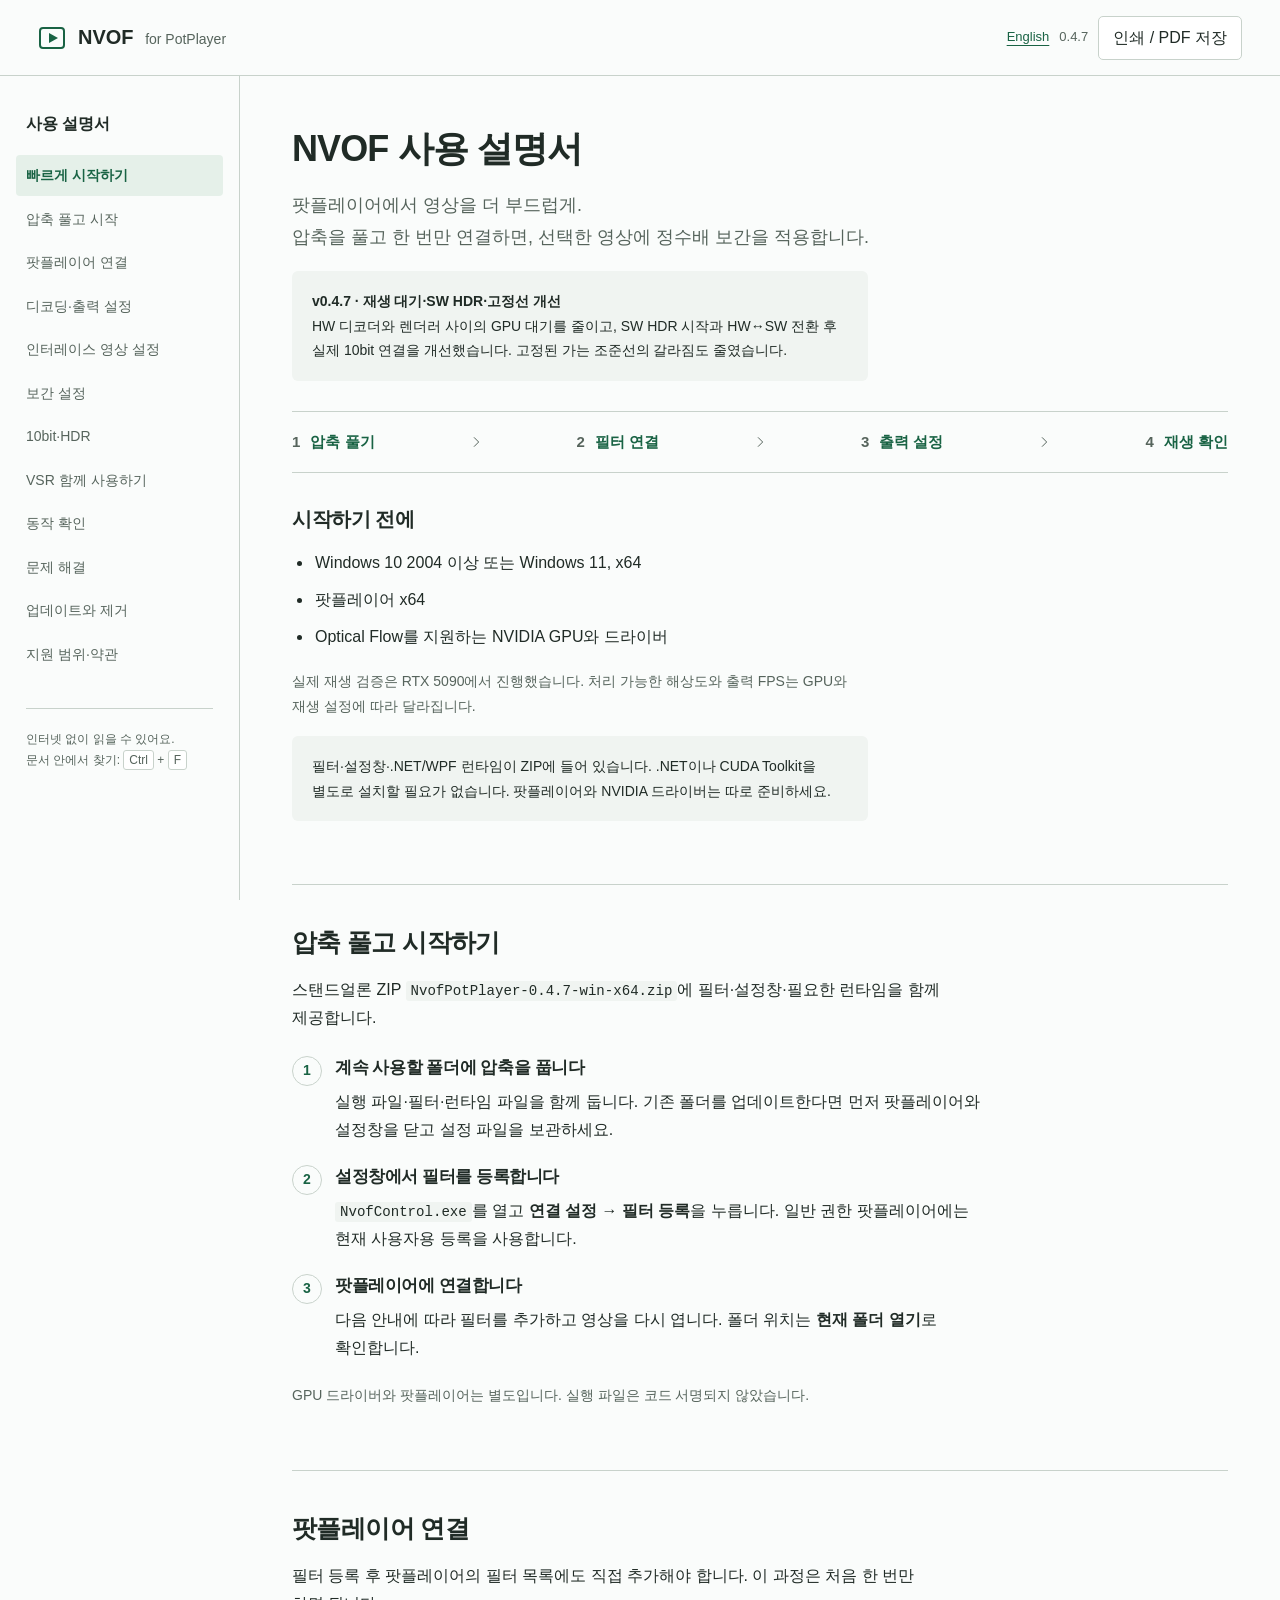
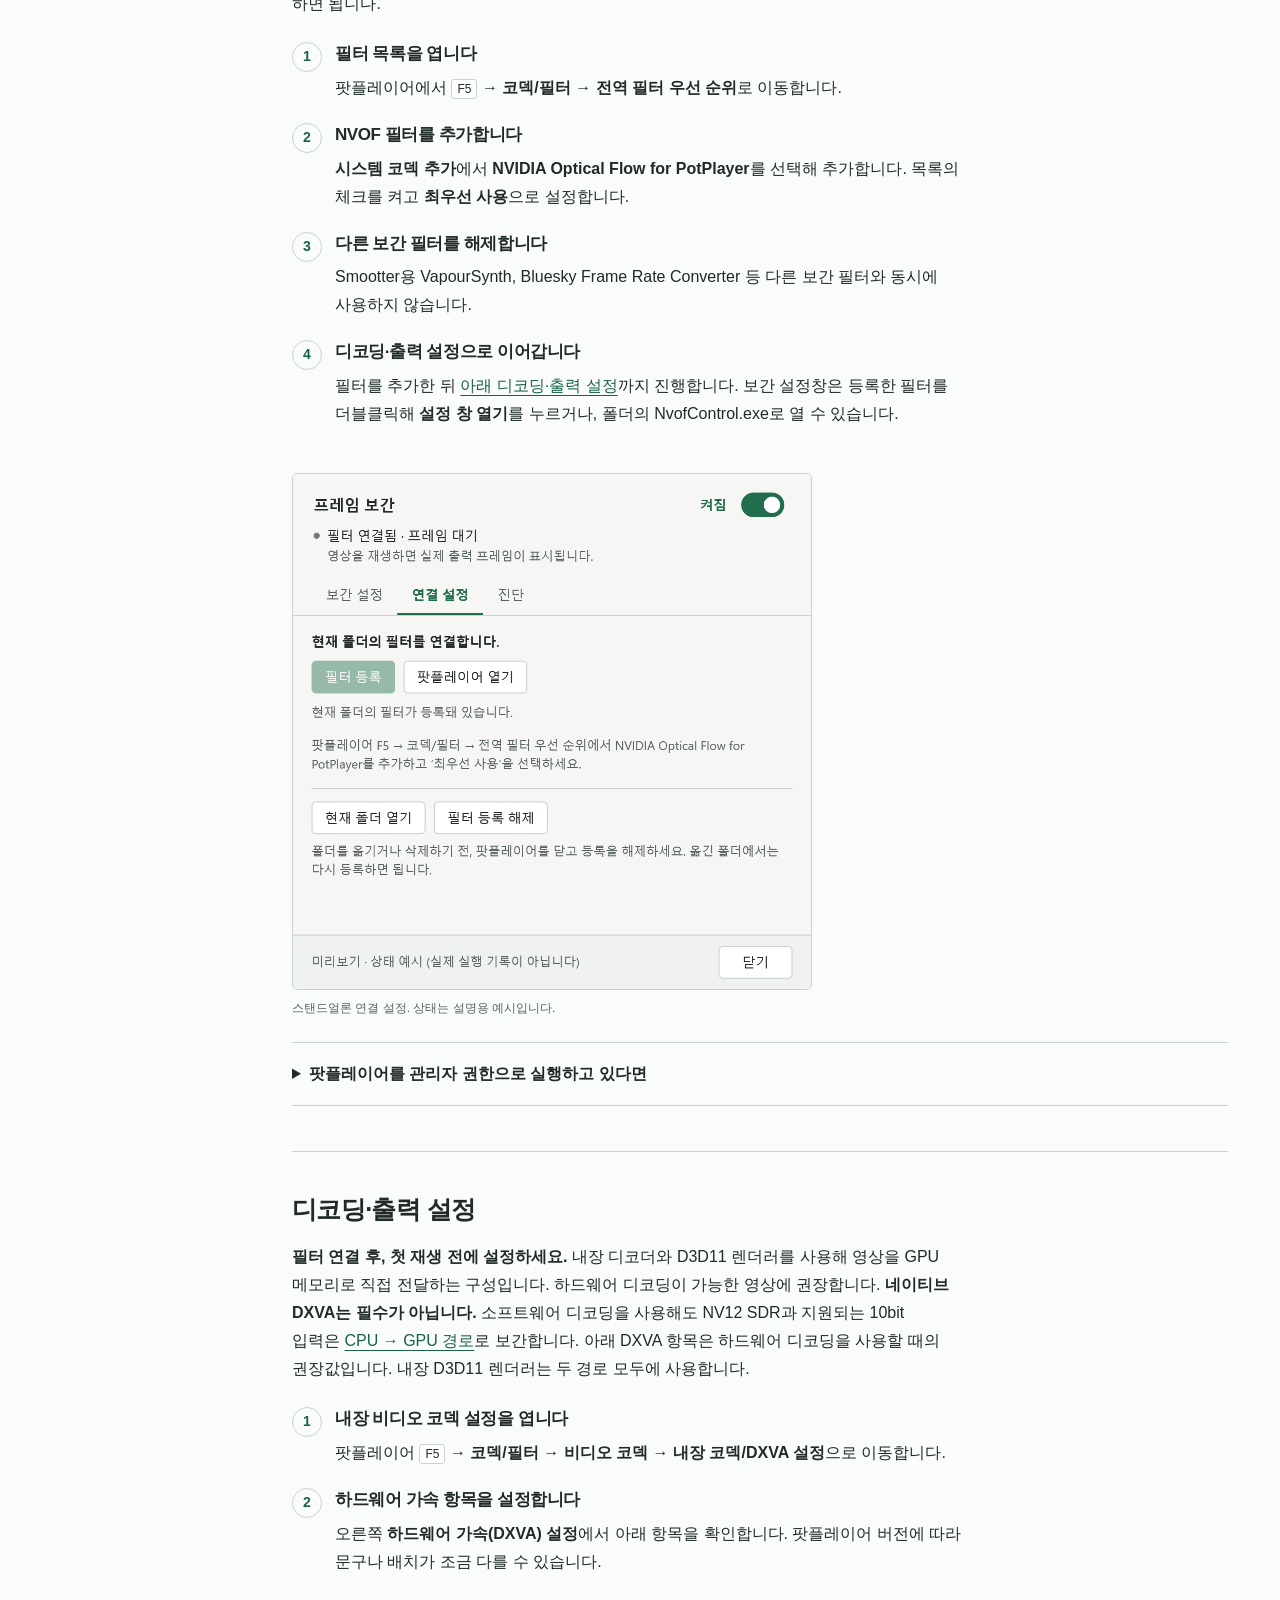
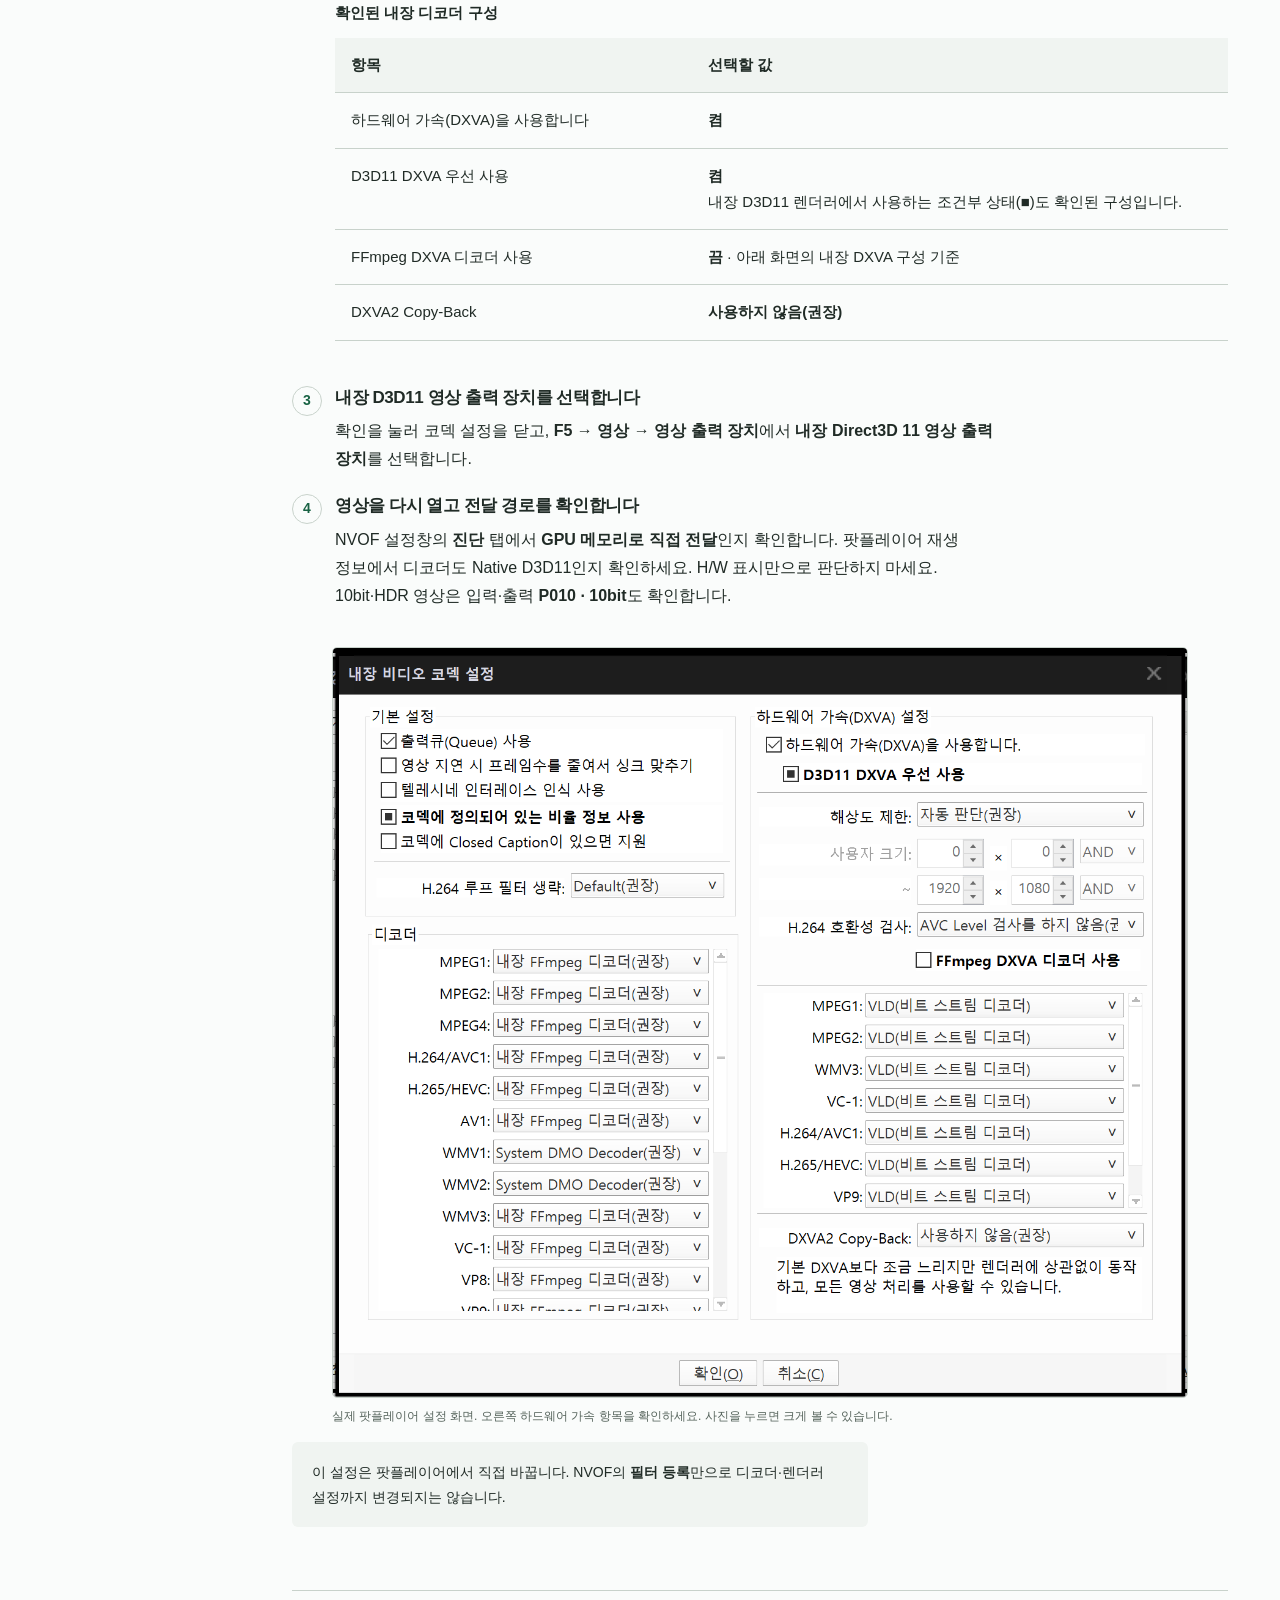
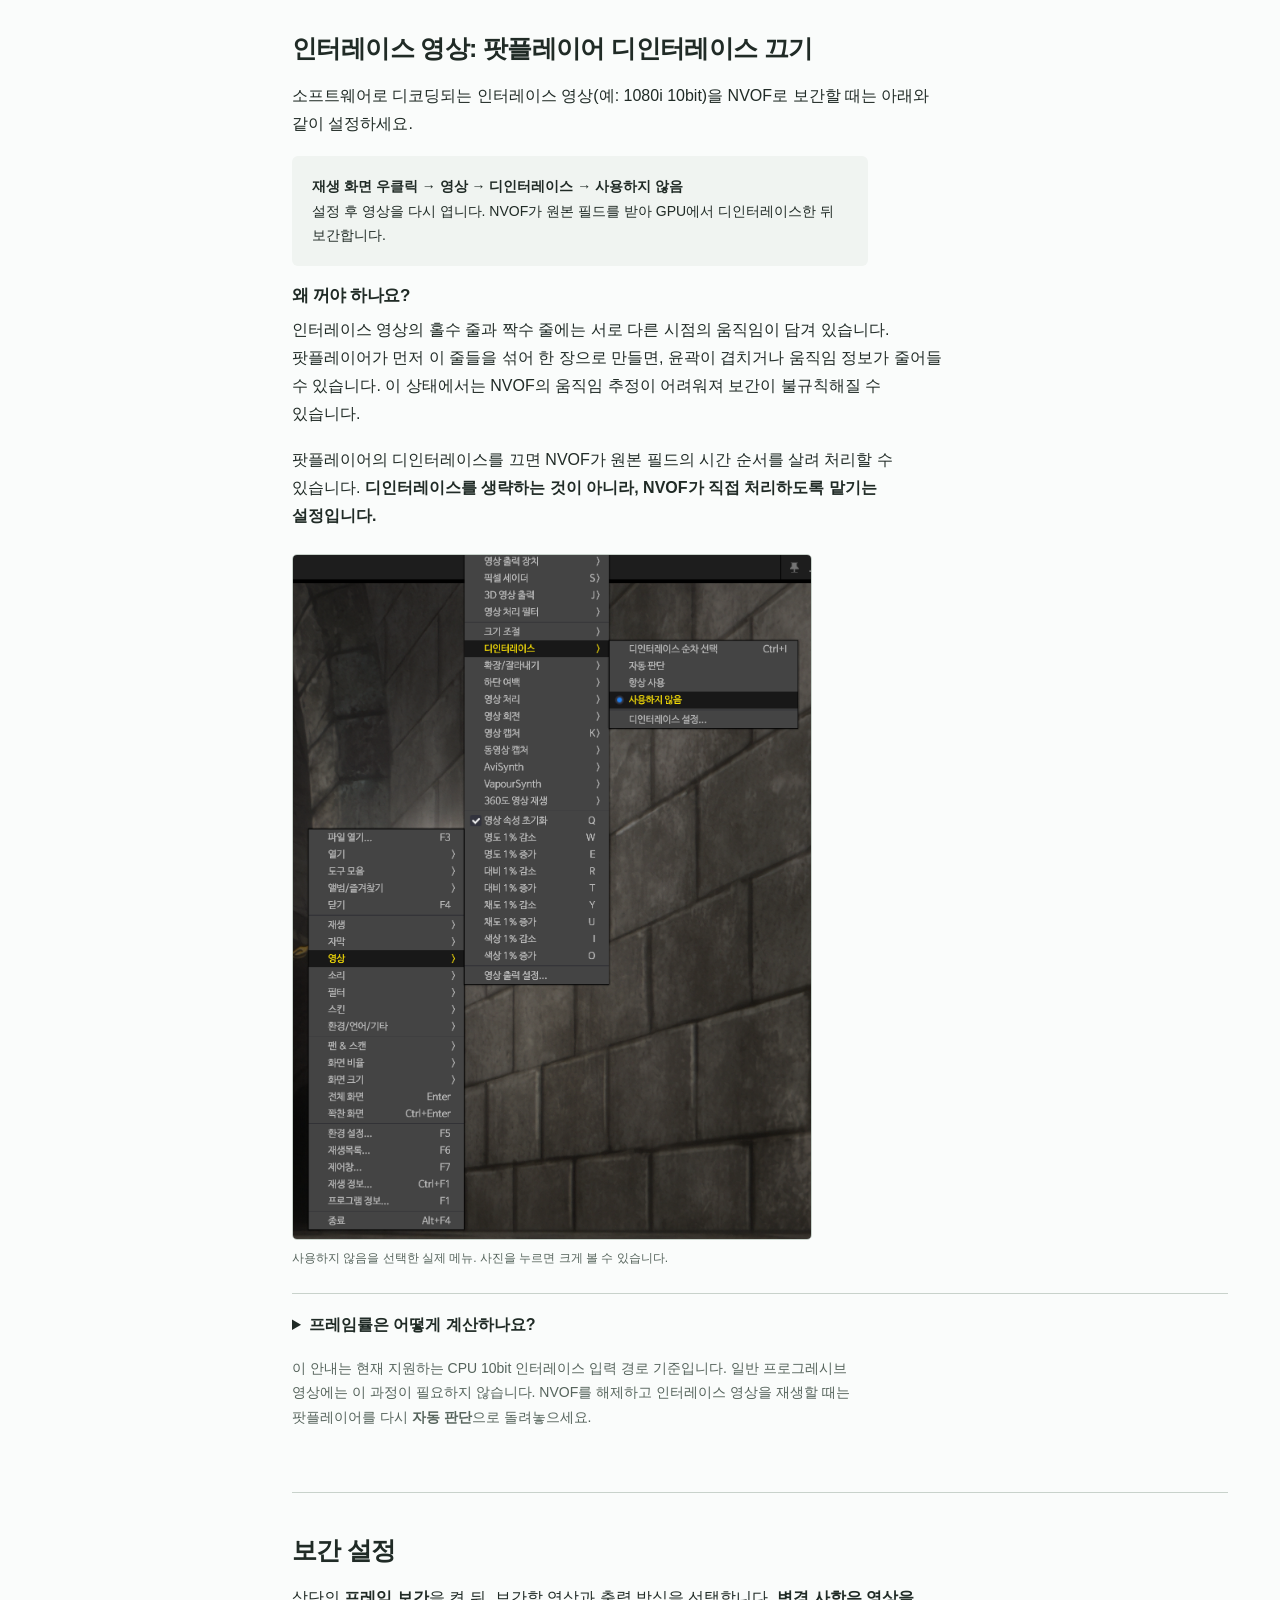
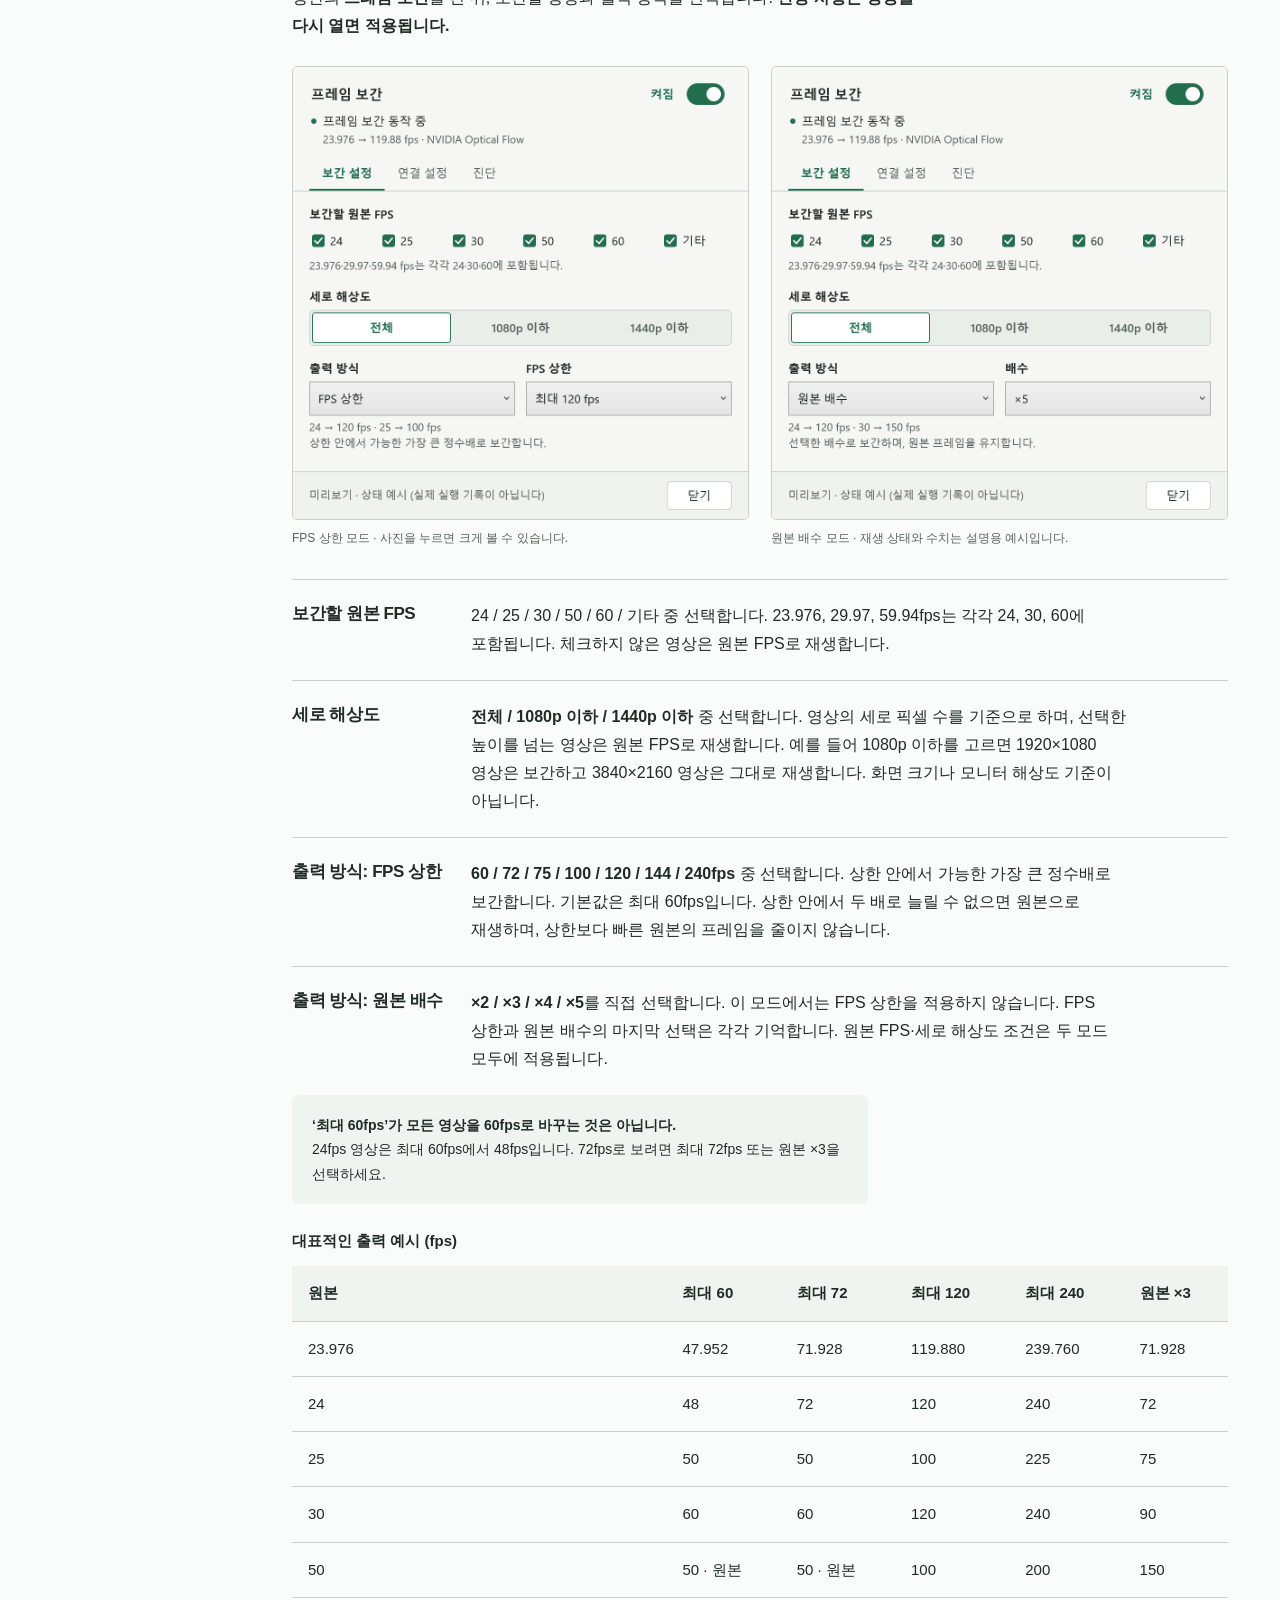
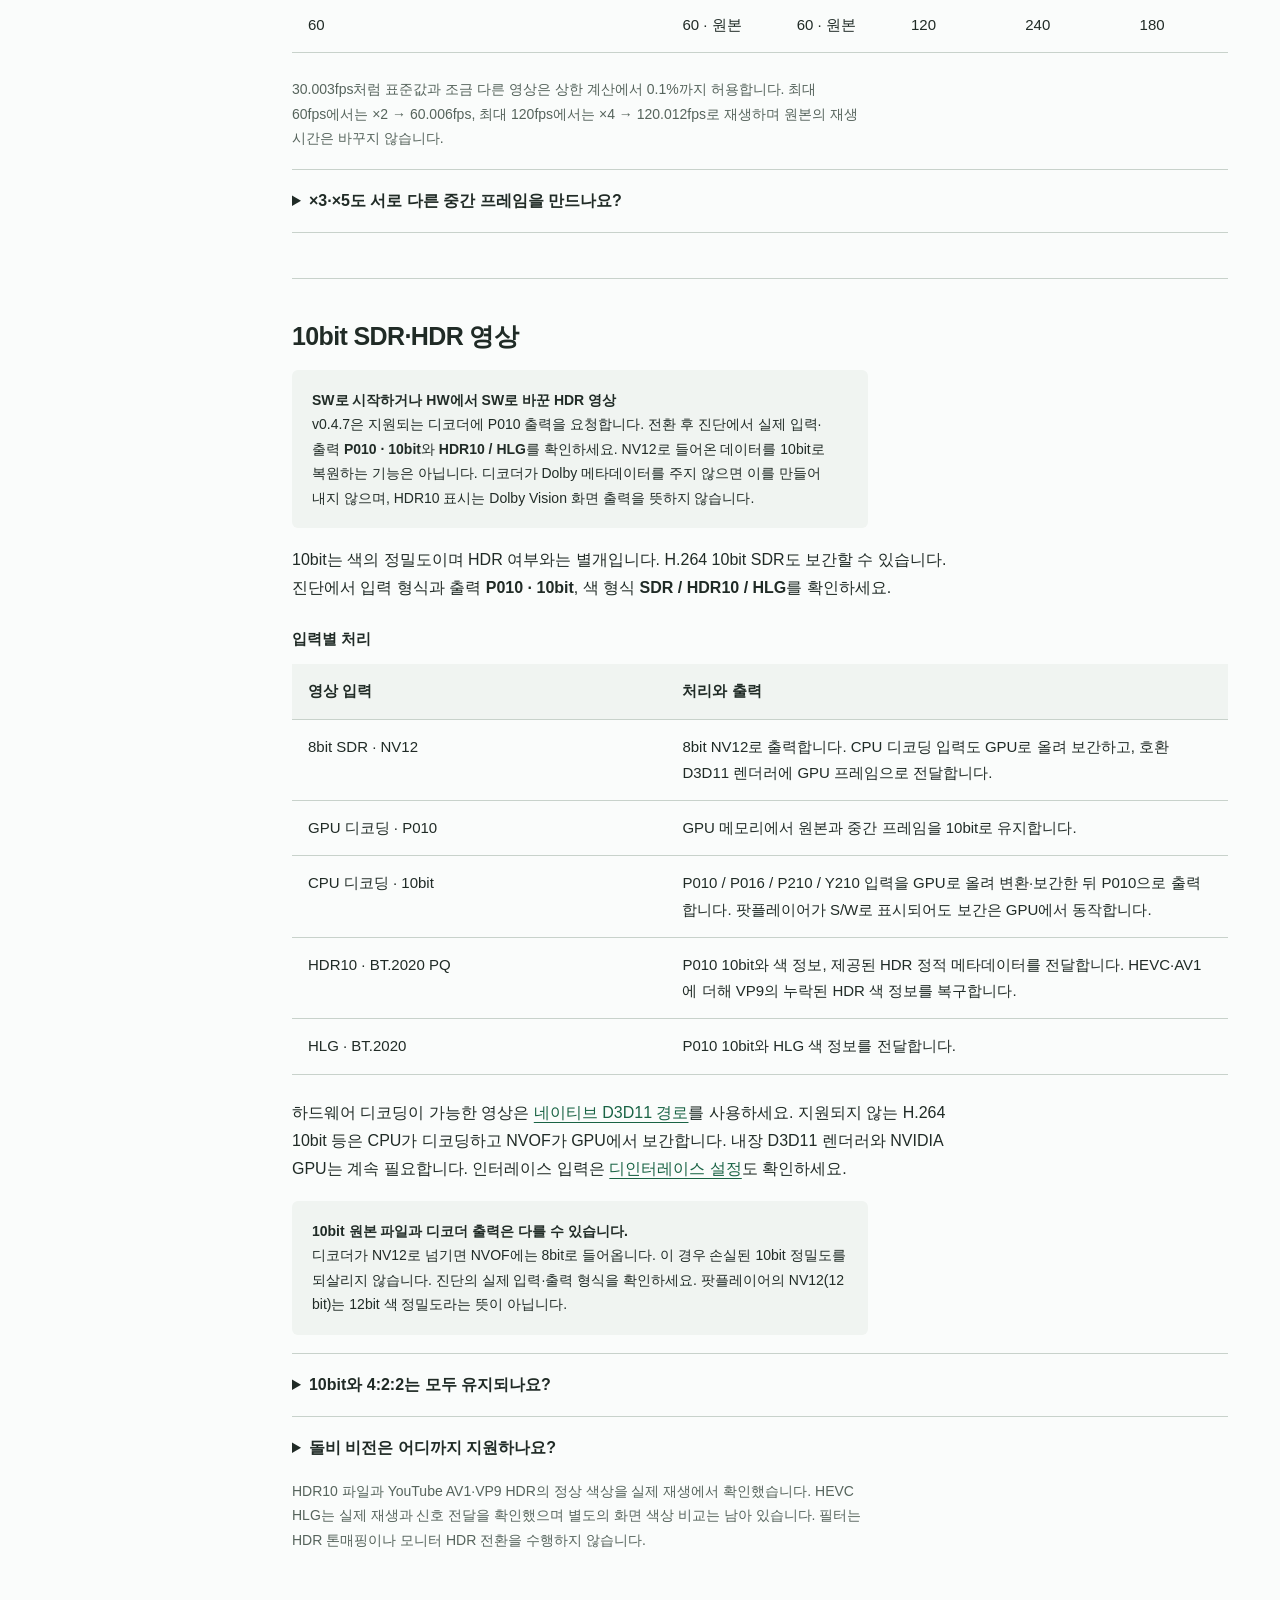
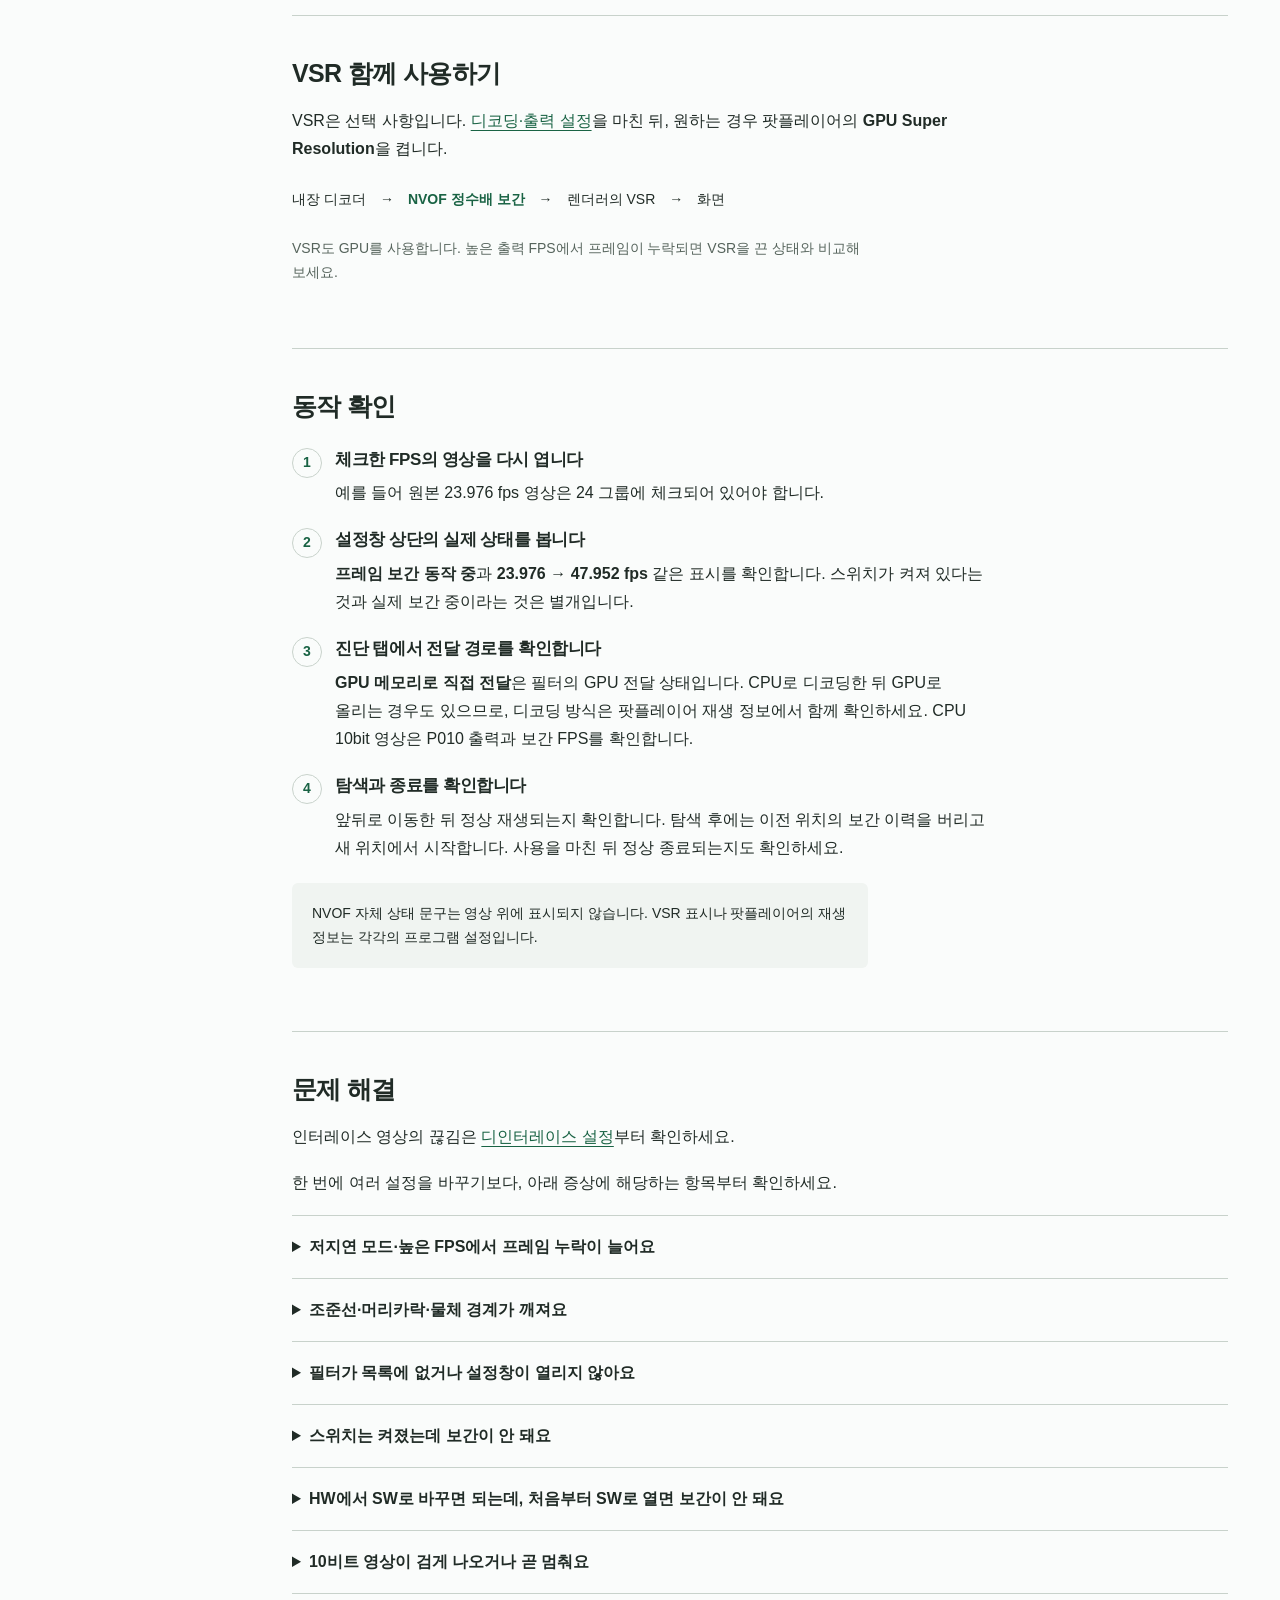
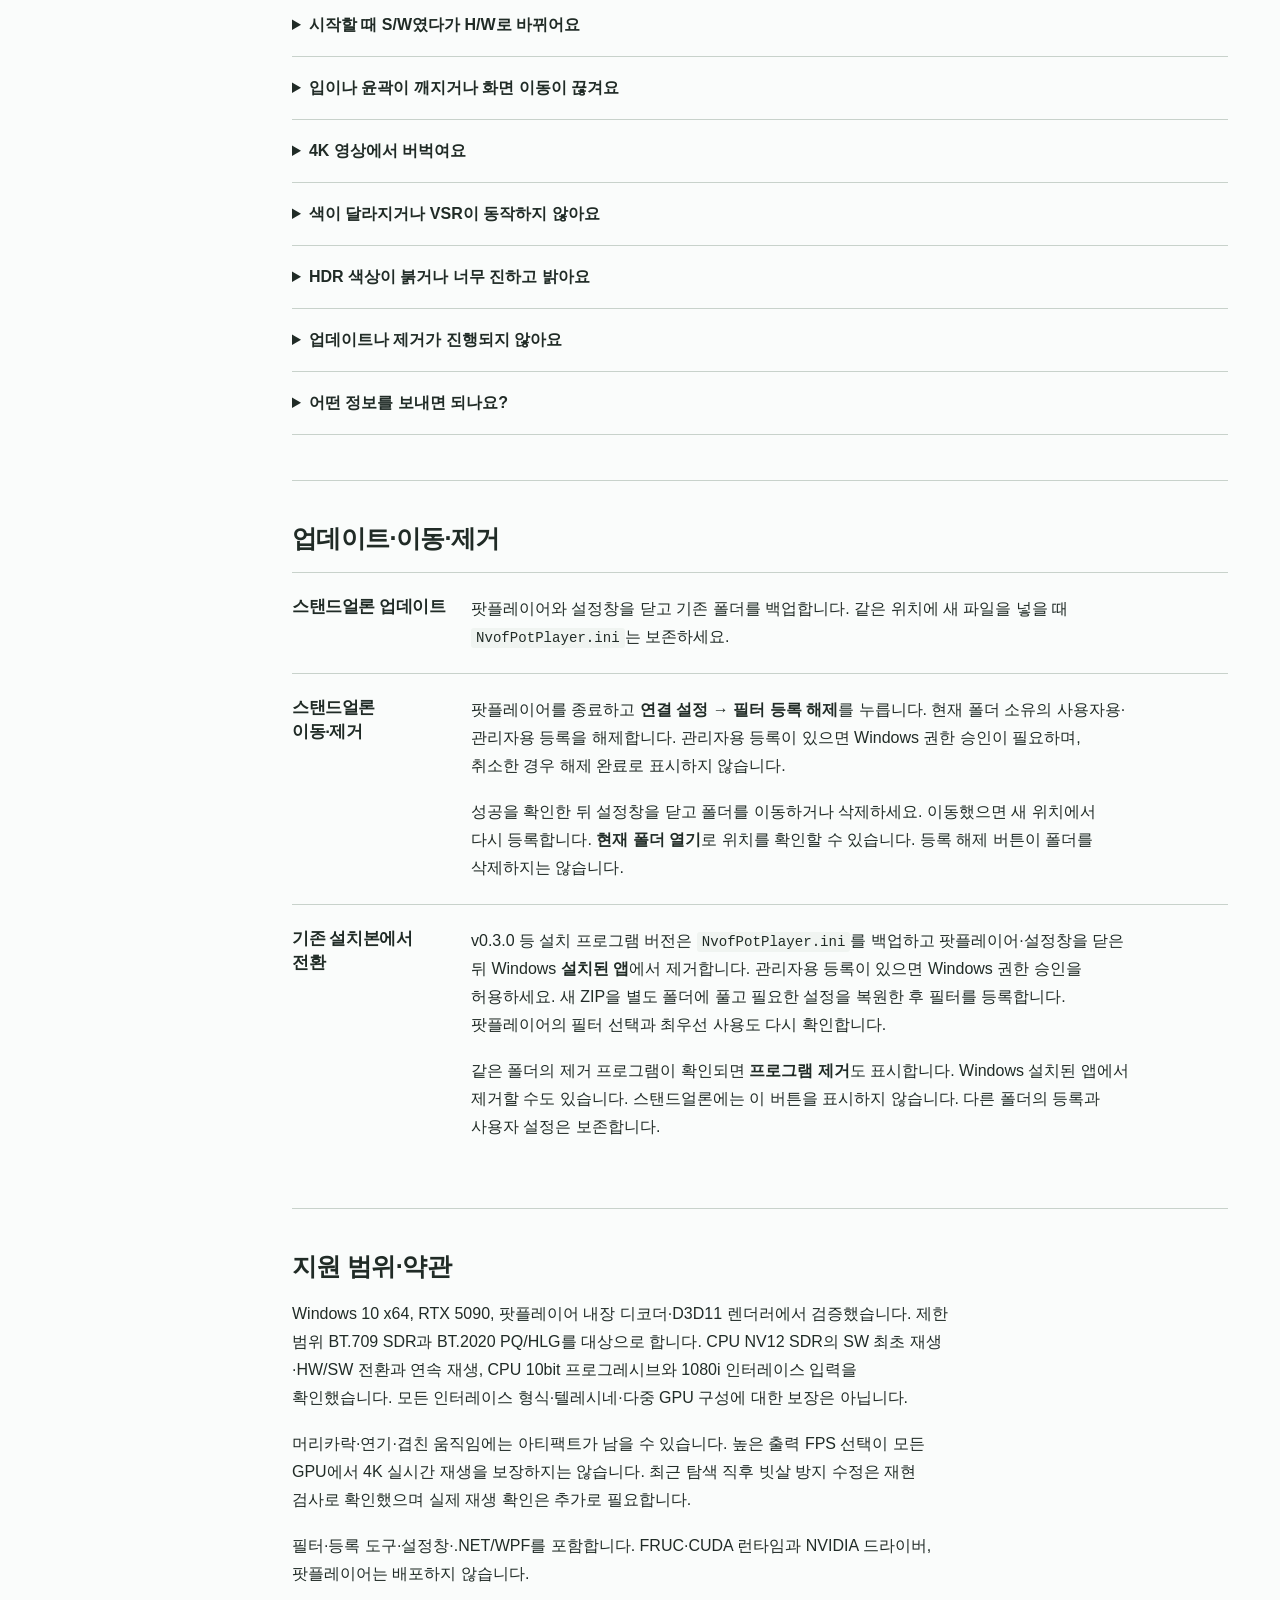
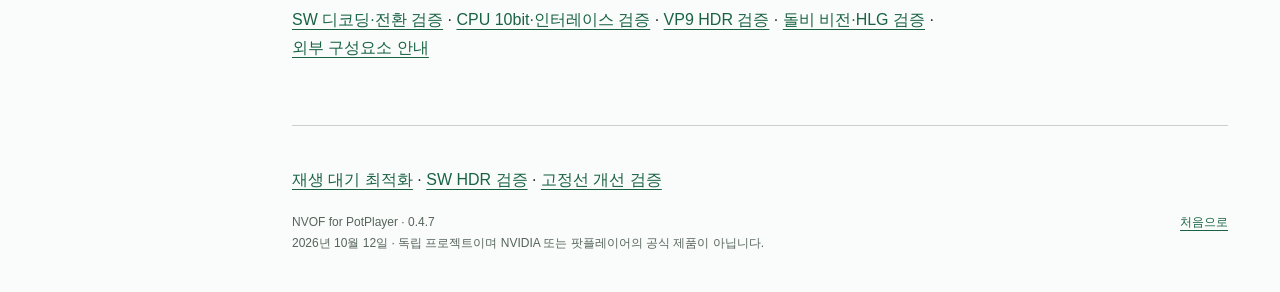
==== commit b43740b1: "Release v0.4.7 with GPU scheduling, software HDR and fixed-line improvements" ====
--- a/docs/manual/index.html
+++ b/docs/manual/index.html
@@ -1,16 +1,16 @@
 <!doctype html>
 <html lang="ko"><head><meta charset="utf-8"><meta name="viewport" content="width=device-width,initial-scale=1"><meta name="color-scheme" content="light"><title>NVOF for PotPlayer · 사용 설명서</title><link rel="stylesheet" href="manual.css"><script src="manual.js" defer></script></head>
 <body><a class="skip" href="#main">본문으로 건너뛰기</a>
-<header class="top"><a class="brand" href="#start" aria-label="NVOF 사용 설명서 처음으로"><svg viewBox="0 0 28 28" width="28" height="28" aria-hidden="true"><rect x="2" y="4" width="24" height="20" rx="3" fill="none" stroke="currentColor" stroke-width="2"/><path d="M11 9 20 14 11 19Z" fill="currentColor"/></svg><span>NVOF <span class="brand-sub">for PotPlayer</span></span></a><div class="header-actions"><a class="language-link" href="en.html" lang="en" hreflang="en">English</a><span class="version">0.4.6</span><button type="button" id="print">인쇄 / PDF 저장</button><button type="button" id="menu" aria-controls="toc" aria-expanded="false">목차</button></div></header>
+<header class="top"><a class="brand" href="#start" aria-label="NVOF 사용 설명서 처음으로"><svg viewBox="0 0 28 28" width="28" height="28" aria-hidden="true"><rect x="2" y="4" width="24" height="20" rx="3" fill="none" stroke="currentColor" stroke-width="2"/><path d="M11 9 20 14 11 19Z" fill="currentColor"/></svg><span>NVOF <span class="brand-sub">for PotPlayer</span></span></a><div class="header-actions"><a class="language-link" href="en.html" lang="en" hreflang="en">English</a><span class="version">0.4.7</span><button type="button" id="print">인쇄 / PDF 저장</button><button type="button" id="menu" aria-controls="toc" aria-expanded="false">목차</button></div></header>
 <div class="layout"><nav id="toc" aria-label="사용 설명서 목차"><p class="nav-title">사용 설명서</p><a href="#start">빠르게 시작하기</a><a href="#install">압축 풀고 시작</a><a href="#connect">팟플레이어 연결</a><a href="#hardware">디코딩·출력 설정</a><a href="#deinterlace">인터레이스 영상 설정</a><a href="#settings">보간 설정</a><a href="#tenbit">10bit·HDR</a><a href="#vsr">VSR 함께 사용하기</a><a href="#check">동작 확인</a><a href="#troubleshoot">문제 해결</a><a href="#update">업데이트와 제거</a><a href="#scope">지원 범위·약관</a><div class="nav-note">인터넷 없이 읽을 수 있어요.<br>문서 안에서 찾기: <kbd>Ctrl</kbd> + <kbd>F</kbd></div></nav>
 <main id="main"><section id="start" class="intro"><h1>NVOF 사용 설명서</h1><p class="lead">팟플레이어에서 영상을 더 부드럽게.<br>압축을 풀고 한 번만 연결하면, 선택한 영상에 정수배 보간을 적용합니다.</p>
-<p class="note"><strong>v0.4.6 · SW로 처음 열어도 보간</strong><br>HW 가속을 끈 상태로 처음 열 때 보간이 빠지던 문제를 수정했습니다. 내장 D3D11 렌더러에서 HW를 먼저 켤 필요 없이 SW로 바로 재생할 수 있습니다.</p>
+<p class="note"><strong>v0.4.7 · 재생 대기·SW HDR·고정선 개선</strong><br>HW 디코더와 렌더러 사이의 GPU 대기를 줄이고, SW HDR 시작과 HW↔SW 전환 후 실제 10bit 연결을 개선했습니다. 고정된 가는 조준선의 갈라짐도 줄였습니다.</p>
 <div class="quick-path" aria-label="처음 사용할 때의 순서"><a href="#install"><span>1</span>압축 풀기</a><svg aria-hidden="true" viewBox="0 0 24 24"><path d="m9 5 7 7-7 7"/></svg><a href="#connect"><span>2</span>필터 연결</a><svg aria-hidden="true" viewBox="0 0 24 24"><path d="m9 5 7 7-7 7"/></svg><a href="#hardware"><span>3</span>출력 설정</a><svg aria-hidden="true" viewBox="0 0 24 24"><path d="m9 5 7 7-7 7"/></svg><a href="#check"><span>4</span>재생 확인</a></div>
 <h2>시작하기 전에</h2>
 <ul class="checklist"><li>Windows 10 2004 이상 또는 Windows 11, x64</li><li>팟플레이어 x64</li><li>Optical Flow를 지원하는 NVIDIA GPU와 드라이버</li></ul>
 <p class="muted">실제 재생 검증은 RTX 5090에서 진행했습니다. 처리 가능한 해상도와 출력 FPS는 GPU와 재생 설정에 따라 달라집니다.</p>
 <p class="note">필터·설정창·.NET/WPF 런타임이 ZIP에 들어 있습니다. .NET이나 CUDA Toolkit을 별도로 설치할 필요가 없습니다. 팟플레이어와 NVIDIA 드라이버는 따로 준비하세요.</p></section>
-<section id="install"><h2>압축 풀고 시작하기</h2><p>스탠드얼론 ZIP <code>NvofPotPlayer-0.4.6-win-x64.zip</code>에 필터·설정창·필요한 런타임을 함께 제공합니다.</p><ol class="steps"><li><h3>계속 사용할 폴더에 압축을 풉니다</h3><p>실행 파일·필터·런타임 파일을 함께 둡니다. 기존 폴더를 업데이트한다면 먼저 팟플레이어와 설정창을 닫고 설정 파일을 보관하세요.</p></li><li><h3>설정창에서 필터를 등록합니다</h3><p><code>NvofControl.exe</code>를 열고 <strong>연결 설정 → 필터 등록</strong>을 누릅니다. 일반 권한 팟플레이어에는 현재 사용자용 등록을 사용합니다.</p></li><li><h3>팟플레이어에 연결합니다</h3><p>다음 안내에 따라 필터를 추가하고 영상을 다시 엽니다. 폴더 위치는 <strong>현재 폴더 열기</strong>로 확인합니다.</p></li></ol><p class="muted">GPU 드라이버와 팟플레이어는 별도입니다. 실행 파일은 코드 서명되지 않았습니다.</p></section>
+<section id="install"><h2>압축 풀고 시작하기</h2><p>스탠드얼론 ZIP <code>NvofPotPlayer-0.4.7-win-x64.zip</code>에 필터·설정창·필요한 런타임을 함께 제공합니다.</p><ol class="steps"><li><h3>계속 사용할 폴더에 압축을 풉니다</h3><p>실행 파일·필터·런타임 파일을 함께 둡니다. 기존 폴더를 업데이트한다면 먼저 팟플레이어와 설정창을 닫고 설정 파일을 보관하세요.</p></li><li><h3>설정창에서 필터를 등록합니다</h3><p><code>NvofControl.exe</code>를 열고 <strong>연결 설정 → 필터 등록</strong>을 누릅니다. 일반 권한 팟플레이어에는 현재 사용자용 등록을 사용합니다.</p></li><li><h3>팟플레이어에 연결합니다</h3><p>다음 안내에 따라 필터를 추가하고 영상을 다시 엽니다. 폴더 위치는 <strong>현재 폴더 열기</strong>로 확인합니다.</p></li></ol><p class="muted">GPU 드라이버와 팟플레이어는 별도입니다. 실행 파일은 코드 서명되지 않았습니다.</p></section>
 <section id="connect"><h2>팟플레이어 연결</h2><p>필터 등록 후 팟플레이어의 필터 목록에도 직접 추가해야 합니다. 이 과정은 처음 한 번만 하면 됩니다.</p><ol class="steps"><li><h3>필터 목록을 엽니다</h3><p>팟플레이어에서 <kbd>F5</kbd> → <strong>코덱/필터</strong> → <strong>전역 필터 우선 순위</strong>로 이동합니다.</p></li><li><h3>NVOF 필터를 추가합니다</h3><p><strong>시스템 코덱 추가</strong>에서 <strong>NVIDIA Optical Flow for PotPlayer</strong>를 선택해 추가합니다. 목록의 체크를 켜고 <strong>최우선 사용</strong>으로 설정합니다.</p></li><li><h3>다른 보간 필터를 해제합니다</h3><p>Smootter용 VapourSynth, Bluesky Frame Rate Converter 등 다른 보간 필터와 동시에 사용하지 않습니다.</p></li><li><h3>디코딩·출력 설정으로 이어갑니다</h3><p>필터를 추가한 뒤 <a href="#hardware">아래 디코딩·출력 설정</a>까지 진행합니다. 보간 설정창은 등록한 필터를 더블클릭해 <strong>설정 창 열기</strong>를 누르거나, 폴더의 NvofControl.exe로 열 수 있습니다.</p></li></ol><figure class="options-figure"><a href="images/connection.png"><img src="images/connection.png" alt="연결 설정의 필터 등록, 팟플레이어 열기, 현재 폴더 열기, 필터 등록 해제 버튼" width="1008" height="1002" loading="lazy"></a><figcaption>스탠드얼론 연결 설정. 상태는 설명용 예시입니다.</figcaption></figure><details><summary>팟플레이어를 관리자 권한으로 실행하고 있다면</summary><p>일반 권한으로 실행하는 구성이 가장 간단합니다. 관리자 실행이 필요하다면 NVOF의 <strong>연결 설정</strong> 탭에서 관리자용 등록을 진행합니다. 이때만 Windows 권한 승인이 필요합니다. 관리자용 등록은 연결 설정의 필터 등록 해제에서 Windows 권한 승인을 받아 해제합니다.</p></details></section>
 <section id="hardware"><h2>디코딩·출력 설정</h2>
 <p><strong>필터 연결 후, 첫 재생 전에 설정하세요.</strong> 내장 디코더와 D3D11 렌더러를 사용해 영상을 GPU 메모리로 직접 전달하는 구성입니다. 하드웨어 디코딩이 가능한 영상에 권장합니다. <strong>네이티브 DXVA는 필수가 아닙니다.</strong> 소프트웨어 디코딩을 사용해도 NV12 SDR과 지원되는 10bit 입력은 <a href="#tenbit">CPU → GPU 경로</a>로 보간합니다. 아래 DXVA 항목은 하드웨어 디코딩을 사용할 때의 권장값입니다. 내장 D3D11 렌더러는 두 경로 모두에 사용합니다.</p>
@@ -63,7 +63,7 @@
 <details><summary>×3·×5도 서로 다른 중간 프레임을 만드나요?</summary><p>네. ×3은 원본 두 장 사이의 1/3·2/3 시점, ×5는 20·40·60·80% 시점에 각각 중간 프레임을 만듭니다. 같은 프레임을 반복하는 방식이 아닙니다. 높은 출력 FPS일수록 처리량이 늘어나므로 팟플레이어의 실제 렌더링 FPS와 프레임 누락도 함께 확인하세요.</p></details>
 </section>
 
-<section id="tenbit"><h2>10bit SDR·HDR 영상</h2>
+<section id="tenbit"><h2>10bit SDR·HDR 영상</h2><p class="note"><strong>SW로 시작하거나 HW에서 SW로 바꾼 HDR 영상</strong><br>v0.4.7은 지원되는 디코더에 P010 출력을 요청합니다. 전환 후 진단에서 실제 입력·출력 <strong>P010 · 10bit</strong>와 <strong>HDR10 / HLG</strong>를 확인하세요. NV12로 들어온 데이터를 10bit로 복원하는 기능은 아닙니다. 디코더가 Dolby 메타데이터를 주지 않으면 이를 만들어 내지 않으며, HDR10 표시는 Dolby Vision 화면 출력을 뜻하지 않습니다.</p>
 <p>10bit는 색의 정밀도이며 HDR 여부와는 별개입니다. H.264 10bit SDR도 보간할 수 있습니다. 진단에서 입력 형식과 출력 <strong>P010 · 10bit</strong>, 색 형식 <strong>SDR / HDR10 / HLG</strong>를 확인하세요.</p>
 <div class="table-wrap"><table><caption>입력별 처리</caption><thead><tr><th scope="col">영상 입력</th><th scope="col">처리와 출력</th></tr></thead><tbody>
 <tr><th scope="row">8bit SDR · NV12</th><td>8bit NV12로 출력합니다. CPU 디코딩 입력도 GPU로 올려 보간하고, 호환 D3D11 렌더러에 GPU 프레임으로 전달합니다.</td></tr>
@@ -80,16 +80,16 @@
 <section id="vsr"><h2>VSR 함께 사용하기</h2><p>VSR은 선택 사항입니다. <a href="#hardware">디코딩·출력 설정</a>을 마친 뒤, 원하는 경우 팟플레이어의 <strong>GPU Super Resolution</strong>을 켭니다.</p><div class="pipeline"><span>내장 디코더</span><span aria-hidden="true">→</span><strong>NVOF 정수배 보간</strong><span aria-hidden="true">→</span><span>렌더러의 VSR</span><span aria-hidden="true">→</span><span>화면</span></div><p class="muted">VSR도 GPU를 사용합니다. 높은 출력 FPS에서 프레임이 누락되면 VSR을 끈 상태와 비교해 보세요.</p></section>
 <section id="check"><h2>동작 확인</h2><ol class="steps"><li><h3>체크한 FPS의 영상을 다시 엽니다</h3><p>예를 들어 원본 23.976 fps 영상은 24 그룹에 체크되어 있어야 합니다.</p></li><li><h3>설정창 상단의 실제 상태를 봅니다</h3><p><strong>프레임 보간 동작 중</strong>과 <strong>23.976 → 47.952 fps</strong> 같은 표시를 확인합니다. 스위치가 켜져 있다는 것과 실제 보간 중이라는 것은 별개입니다.</p></li><li><h3>진단 탭에서 전달 경로를 확인합니다</h3><p><strong>GPU 메모리로 직접 전달</strong>은 필터의 GPU 전달 상태입니다. CPU로 디코딩한 뒤 GPU로 올리는 경우도 있으므로, 디코딩 방식은 팟플레이어 재생 정보에서 함께 확인하세요. CPU 10bit 영상은 P010 출력과 보간 FPS를 확인합니다.</p></li><li><h3>탐색과 종료를 확인합니다</h3><p>앞뒤로 이동한 뒤 정상 재생되는지 확인합니다. 탐색 후에는 이전 위치의 보간 이력을 버리고 새 위치에서 시작합니다. 사용을 마친 뒤 정상 종료되는지도 확인하세요.</p></li></ol><p class="note">NVOF 자체 상태 문구는 영상 위에 표시되지 않습니다. VSR 표시나 팟플레이어의 재생 정보는 각각의 프로그램 설정입니다.</p></section>
 <section id="troubleshoot"><h2>문제 해결</h2><p>인터레이스 영상의 끊김은 <a href="#deinterlace">디인터레이스 설정</a>부터 확인하세요.</p><p>한 번에 여러 설정을 바꾸기보다, 아래 증상에 해당하는 항목부터 확인하세요.</p>
-<details><summary>필터가 목록에 없거나 설정창이 열리지 않아요</summary><ol><li>팟플레이어 x64인지 확인합니다.</li><li>NVOF 연결 설정에서 현재 폴더의 필터를 등록합니다.</li><li>팟플레이어를 완전히 종료했다가 다시 실행합니다.</li><li>팟플레이어가 관리자 권한이라면 관리자용 등록이 필요합니다.</li></ol></details>
+<details><summary>저지연 모드·높은 FPS에서 프레임 누락이 늘어요</summary><p>v0.4.7은 GPU 공유 잠금과 완료 대기, 출력 버퍼를 개선했습니다. RTX 5090의 HW·240fps·저지연 모드 켜기 조건에서 영상 창을 선택한 상태의 안정성을 확인했습니다. 저지연 모드를 끄는 것을 필수로 요구하지 않습니다.</p><p>NVIDIA 제어판의 팟플레이어 프로그램 설정에서 최대 프레임 속도와 백그라운드 최대 프레임 속도가 출력을 제한하는지 확인하세요. 다른 창을 선택한 상태는 별도로 비교합니다. 165Hz 화면에 240fps를 보내도 240개의 서로 다른 프레임을 모두 표시할 수는 없습니다. 주사율 안의 출력에서도 누락이 늘어나는지, 탐색 직후인지 연속 재생 중인지 구분하세요. 모든 GPU의 4K·240fps를 보장하지 않습니다.</p></details><details><summary>조준선·머리카락·물체 경계가 깨져요</summary><p>v0.4.7은 고정된 가는 가로·세로 선을 보호해 조준선 갈라짐을 줄였습니다. 모든 선이나 움직이는 물체를 구분하는 기능은 아닙니다. 루팡 총 주변처럼 물체가 배경을 가리는 경계의 깨짐은 아직 남아 있습니다. 전체 화면을 흐리거나 원본 프레임으로 고정하는 방식은 적용하지 않았습니다.</p></details><details><summary>필터가 목록에 없거나 설정창이 열리지 않아요</summary><ol><li>팟플레이어 x64인지 확인합니다.</li><li>NVOF 연결 설정에서 현재 폴더의 필터를 등록합니다.</li><li>팟플레이어를 완전히 종료했다가 다시 실행합니다.</li><li>팟플레이어가 관리자 권한이라면 관리자용 등록이 필요합니다.</li></ol></details>
 <details><summary>스위치는 켜졌는데 보간이 안 돼요</summary><p>팟플레이어의 필터 체크·최우선 사용, 원본 FPS 체크, 세로 해상도 조건을 확인한 뒤 영상을 다시 엽니다. FPS 상한 안에서 배수가 1이면 원본으로 재생합니다. 진단 탭에 원본 통과 이유가 있으면 먼저 그 내용을 확인하세요. <a href="#hardware">디코딩·출력 설정</a>도 확인하세요. 10bit 영상은 출력이 P010인지 확인하세요. 소프트웨어 디코딩도 지원하며 내장 D3D11 렌더러가 필요합니다.</p></details>
-<details><summary>HW에서 SW로 바꾸면 되는데, 처음부터 SW로 열면 보간이 안 돼요</summary><p>v0.4.6에서 SW 최초 연결 시 GPU 출력 준비가 늦어 필터가 연결되지 않던 문제를 수정했습니다. HW/SW 전환 멈춤 수정도 포함합니다.</p><ol><li>팟플레이어와 NVOF 설정창을 완전히 종료하고 v0.4.6으로 업데이트합니다. 기존 <code>NvofPotPlayer.ini</code>는 보존하세요.</li><li>내장 D3D11 렌더러를 선택하고, HW 가속을 끈 상태에서 영상을 다시 엽니다. HW를 먼저 켤 필요는 없습니다.</li><li>재생 중 필터 목록에 NVOF가 있는지, 설정창에 보간 동작과 출력 FPS가 표시되는지 확인합니다.</li></ol><p>S/W는 CPU 디코딩 표시입니다. GPU에서 보간해도 S/W로 표시될 수 있습니다.</p></details>
-<details><summary>10비트 영상이 검게 나오거나 곧 멈춰요</summary><p>v0.4.6로 업데이트한 뒤 팟플레이어를 완전히 종료했다가 다시 여세요. 내장 디코더·내장 D3D11 렌더러를 사용하는지 확인합니다. 진단에서 10bit 입력·출력이 P010인지도 확인하세요. 계속 발생하면 8비트 SDR 영상도 비교한 뒤 GPU·드라이버 버전, 진단 내용과 재현 순서를 알려주세요.</p></details>
+<details><summary>HW에서 SW로 바꾸면 되는데, 처음부터 SW로 열면 보간이 안 돼요</summary><p>v0.4.6에서 SW 최초 연결 시 GPU 출력 준비가 늦어 필터가 연결되지 않던 문제를 수정했습니다. HW/SW 전환 멈춤 수정도 포함합니다.</p><ol><li>팟플레이어와 NVOF 설정창을 완전히 종료하고 v0.4.7으로 업데이트합니다. 기존 <code>NvofPotPlayer.ini</code>는 보존하세요.</li><li>내장 D3D11 렌더러를 선택하고, HW 가속을 끈 상태에서 영상을 다시 엽니다. HW를 먼저 켤 필요는 없습니다.</li><li>재생 중 필터 목록에 NVOF가 있는지, 설정창에 보간 동작과 출력 FPS가 표시되는지 확인합니다.</li></ol><p>S/W는 CPU 디코딩 표시입니다. GPU에서 보간해도 S/W로 표시될 수 있습니다.</p></details>
+<details><summary>10비트 영상이 검게 나오거나 곧 멈춰요</summary><p>v0.4.7로 업데이트한 뒤 팟플레이어를 완전히 종료했다가 다시 여세요. 내장 디코더·내장 D3D11 렌더러를 사용하는지 확인합니다. 진단에서 10bit 입력·출력이 P010인지도 확인하세요. 계속 발생하면 8비트 SDR 영상도 비교한 뒤 GPU·드라이버 버전, 진단 내용과 재현 순서를 알려주세요.</p></details>
 <details><summary>시작할 때 S/W였다가 H/W로 바뀌어요</summary><p>그래프 연결과 초기화 중 표시가 달라질 수 있습니다. 재생이 안정된 뒤 진단의 전달 경로와 출력 FPS로 확인합니다. 초기 표시만으로 전체 재생이 소프트웨어 처리된다고 판단하지 마세요.</p></details>
 <details><summary>입이나 윤곽이 깨지거나 화면 이동이 끊겨요</summary><p>다른 보간 필터를 모두 끄고 같은 장면을 비교합니다. NVOF를 끈 원본과 켠 보간 결과를 각각 영상을 다시 열어 비교하세요. 출력 배수를 낮추거나 FPS 상한을 바꿔 비교할 수 있습니다. 재현되는 시간, 원본 FPS·해상도, GPU/드라이버, VSR 사용 여부를 기록하면 원인을 좁히기 쉽습니다.</p></details>
 <details><summary>4K 영상에서 버벅여요</summary><p>탐색·일시정지 직후의 드랍인지, 아무 조작 없이 연속 재생할 때도 드랍이 늘어나는지 구분해 주세요. 설정창의 출력 FPS는 목표이며 실제 화면 표시를 보장하는 수치가 아닙니다. 디코딩·보간·렌더러·VSR 부하를 함께 확인하세요. 팟플레이어 재생 정보(Tab)의 실제 FPS와 프레임 누락을 확인합니다. 출력 배수를 낮추거나 VSR을 잠시 끄고 비교해 보세요. 4K 영상을 보간에서 제외하려면 세로 해상도를 1080p 이하 또는 1440p 이하로 설정합니다.</p></details>
 <details><summary>색이 달라지거나 VSR이 동작하지 않아요</summary><p>내장 D3D11 렌더러와 기존 색 범위 설정을 확인합니다. NVOF 필터를 해제한 뒤 같은 영상·같은 장면을 비교해 주세요. HEVC·AV1에 더해 일부 YouTube VP9 HDR 영상의 누락된 색 정보 전달을 수정했습니다. 진단에서 P010 · 10bit와 HDR10 또는 HLG를 확인하세요. 필터의 색 형식 표시와 실제 HDR 화면 출력은 구분해서 확인하세요.</p></details>
-<details><summary>전체화면에서만 HDR 색이 진하거나 빨갛게 보여요</summary><p>일부 환경에서 제보됐지만 원인과 재현 조건은 아직 확인되지 않았습니다. 같은 영상·같은 장면에서 아래 순서로 비교해 주세요.</p><ol><li>창 모드와 전체화면의 팟플레이어 재생 정보(<kbd>Tab</kbd>)를 각각 확인합니다.</li><li>팟플레이어의 전역 필터 우선 순위에서 NVOF 필터 체크를 해제하고 영상을 다시 엽니다. NVOF 설정창의 보간 스위치만 끄는 것과는 다릅니다.</li><li>필터를 제외한 상태에서도 창 모드와 전체화면을 비교합니다. 두 경우의 재생 정보, 사용 렌더러, Windows HDR 설정과 모니터 모델을 함께 알려주세요.</li></ol><p>필터는 톤매핑이나 전체화면 전환을 담당하지 않지만, 이것만으로 필터와의 연결 문제를 배제할 수는 없습니다.</p></details>
+<details><summary>HDR 색상이 붉거나 너무 진하고 밝아요</summary><p>같은 장면에서 Windows HDR 상태, 팟플레이어의 HDR 출력·톤매핑, 모니터의 HDR/SDR 화면 모드와 색온도·채도를 함께 확인하세요. SDR 화면에서 HDR 영상을 볼 때의 ST 2084 보정은 HDR→SDR 표시 설정이며, 필터의 10bit 유지와는 별개입니다. 설정은 하나씩 바꾸어 비교하고 원래 값을 기록하세요.</p><ol><li>창 모드와 전체화면에서 재생 정보(<kbd>Tab</kbd>)를 비교합니다.</li><li>전역 필터 우선순위에서 NVOF를 사용하지 않도록 하고 영상을 다시 엽니다. 보간 스위치만 끄면 필터가 남을 수 있습니다.</li><li>필터를 제외해도 같다면 플레이어·드라이버·모니터의 표시 설정을 먼저 비교합니다. 로컬 HDR→SDR 과밝기 증상은 필터 제외 상태에서도 같았습니다.</li></ol><p>이 결과가 모든 HDR 색상 제보의 원인을 확정하지는 않습니다. HDR 캡처만으로 실제 모니터의 색이나 밝기를 확정하지 마세요. v0.4.7에 색상 과포화 수정이 포함됐다고 주장하지 않습니다.</p></details>
 <details><summary>업데이트나 제거가 진행되지 않아요</summary><p>팟플레이어와 설정창을 모두 닫아 주세요. 스탠드얼론 폴더는 필터 등록 해제 후 설정창을 닫고 삭제합니다. 관리자용 등록은 Windows 권한 승인을 요청합니다. 설치본은 프로그램 제거 버튼이나 Windows 설치된 앱을 사용합니다.</p></details>
 <details><summary>어떤 정보를 보내면 되나요?</summary><p>NVOF 진단 내용, GPU·드라이버 버전, 영상 해상도·FPS·색 형식, 문제가 생기는 시각과 재현 순서를 전달하면 됩니다. 로그는 <code>%LOCALAPPDATA%\NvofPotPlayer</code>에 저장됩니다. 파일 경로 등 개인 정보가 포함됐는지 확인한 뒤 필요한 부분만 공유하세요. 프로그램이 진단을 자동 전송하지는 않습니다.</p></details></section>
 <section id="update"><h2>업데이트·이동·제거</h2><div class="setting-row"><h3>스탠드얼론 업데이트</h3><p>팟플레이어와 설정창을 닫고 기존 폴더를 백업합니다. 같은 위치에 새 파일을 넣을 때 <code>NvofPotPlayer.ini</code>는 보존하세요.</p></div><div class="setting-row"><h3>스탠드얼론 이동·제거</h3><p>팟플레이어를 종료하고 <strong>연결 설정 → 필터 등록 해제</strong>를 누릅니다. 현재 폴더 소유의 사용자용·관리자용 등록을 해제합니다. 관리자용 등록이 있으면 Windows 권한 승인이 필요하며, 취소한 경우 해제 완료로 표시하지 않습니다.</p><p>성공을 확인한 뒤 설정창을 닫고 폴더를 이동하거나 삭제하세요. 이동했으면 새 위치에서 다시 등록합니다. <strong>현재 폴더 열기</strong>로 위치를 확인할 수 있습니다. 등록 해제 버튼이 폴더를 삭제하지는 않습니다.</p></div><div class="setting-row"><h3>기존 설치본에서 전환</h3><p>v0.3.0 등 설치 프로그램 버전은 <code>NvofPotPlayer.ini</code>를 백업하고 팟플레이어·설정창을 닫은 뒤 Windows <strong>설치된 앱</strong>에서 제거합니다. 관리자용 등록이 있으면 Windows 권한 승인을 허용하세요. 새 ZIP을 별도 폴더에 풀고 필요한 설정을 복원한 후 필터를 등록합니다. 팟플레이어의 필터 선택과 최우선 사용도 다시 확인합니다.</p><p>같은 폴더의 제거 프로그램이 확인되면 <strong>프로그램 제거</strong>도 표시합니다. Windows 설치된 앱에서 제거할 수도 있습니다. 스탠드얼론에는 이 버튼을 표시하지 않습니다. 다른 폴더의 등록과 사용자 설정은 보존합니다.</p></div></section><section id="scope"><h2>지원 범위·약관</h2><p>Windows 10 x64, RTX 5090, 팟플레이어 내장 디코더·D3D11 렌더러에서 검증했습니다. 제한 범위 BT.709 SDR과 BT.2020 PQ/HLG를 대상으로 합니다. CPU NV12 SDR의 SW 최초 재생·HW/SW 전환과 연속 재생, CPU 10bit 프로그레시브와 1080i 인터레이스 입력을 확인했습니다. 모든 인터레이스 형식·텔레시네·다중 GPU 구성에 대한 보장은 아닙니다.</p><p>머리카락·연기·겹친 움직임에는 아티팩트가 남을 수 있습니다. 높은 출력 FPS 선택이 모든 GPU에서 4K 실시간 재생을 보장하지는 않습니다. 최근 탐색 직후 빗살 방지 수정은 재현 검사로 확인했으며 실제 재생 확인은 추가로 필요합니다.</p><p>필터·등록 도구·설정창·.NET/WPF를 포함합니다. FRUC·CUDA 런타임과 NVIDIA 드라이버, 팟플레이어는 배포하지 않습니다.</p><p><a href="../SW-DECODING.md">SW 디코딩·전환 검증</a> · <a href="../CPU-10BIT.md">CPU 10bit·인터레이스 검증</a> · <a href="../VP9-HDR.md">VP9 HDR 검증</a> · <a href="../DOLBY-VISION-HLG.md">돌비 비전·HLG 검증</a> · <a href="../../THIRD_PARTY_NOTICES.md">외부 구성요소 안내</a></p></section>
-<footer><p>NVOF for PotPlayer · 0.4.6<br>2026년 10월 12일 · 독립 프로젝트이며 NVIDIA 또는 팟플레이어의 공식 제품이 아닙니다.</p><a href="#start">처음으로</a></footer></main></div><dialog id="image-viewer" aria-label="설정 화면 크게 보기"><button type="button" id="close-image">닫기</button><img id="large-image" alt=""></dialog></body></html>+<p><a href="../PLAYBACK-PERFORMANCE.md">재생 대기 최적화</a> · <a href="../SOFTWARE-HDR-TRIAL.md">SW HDR 검증</a> · <a href="../THIN-OVERLAY-TRIAL.md">고정선 개선 검증</a></p><footer><p>NVOF for PotPlayer · 0.4.7<br>2026년 10월 12일 · 독립 프로젝트이며 NVIDIA 또는 팟플레이어의 공식 제품이 아닙니다.</p><a href="#start">처음으로</a></footer></main></div><dialog id="image-viewer" aria-label="설정 화면 크게 보기"><button type="button" id="close-image">닫기</button><img id="large-image" alt=""></dialog></body></html>
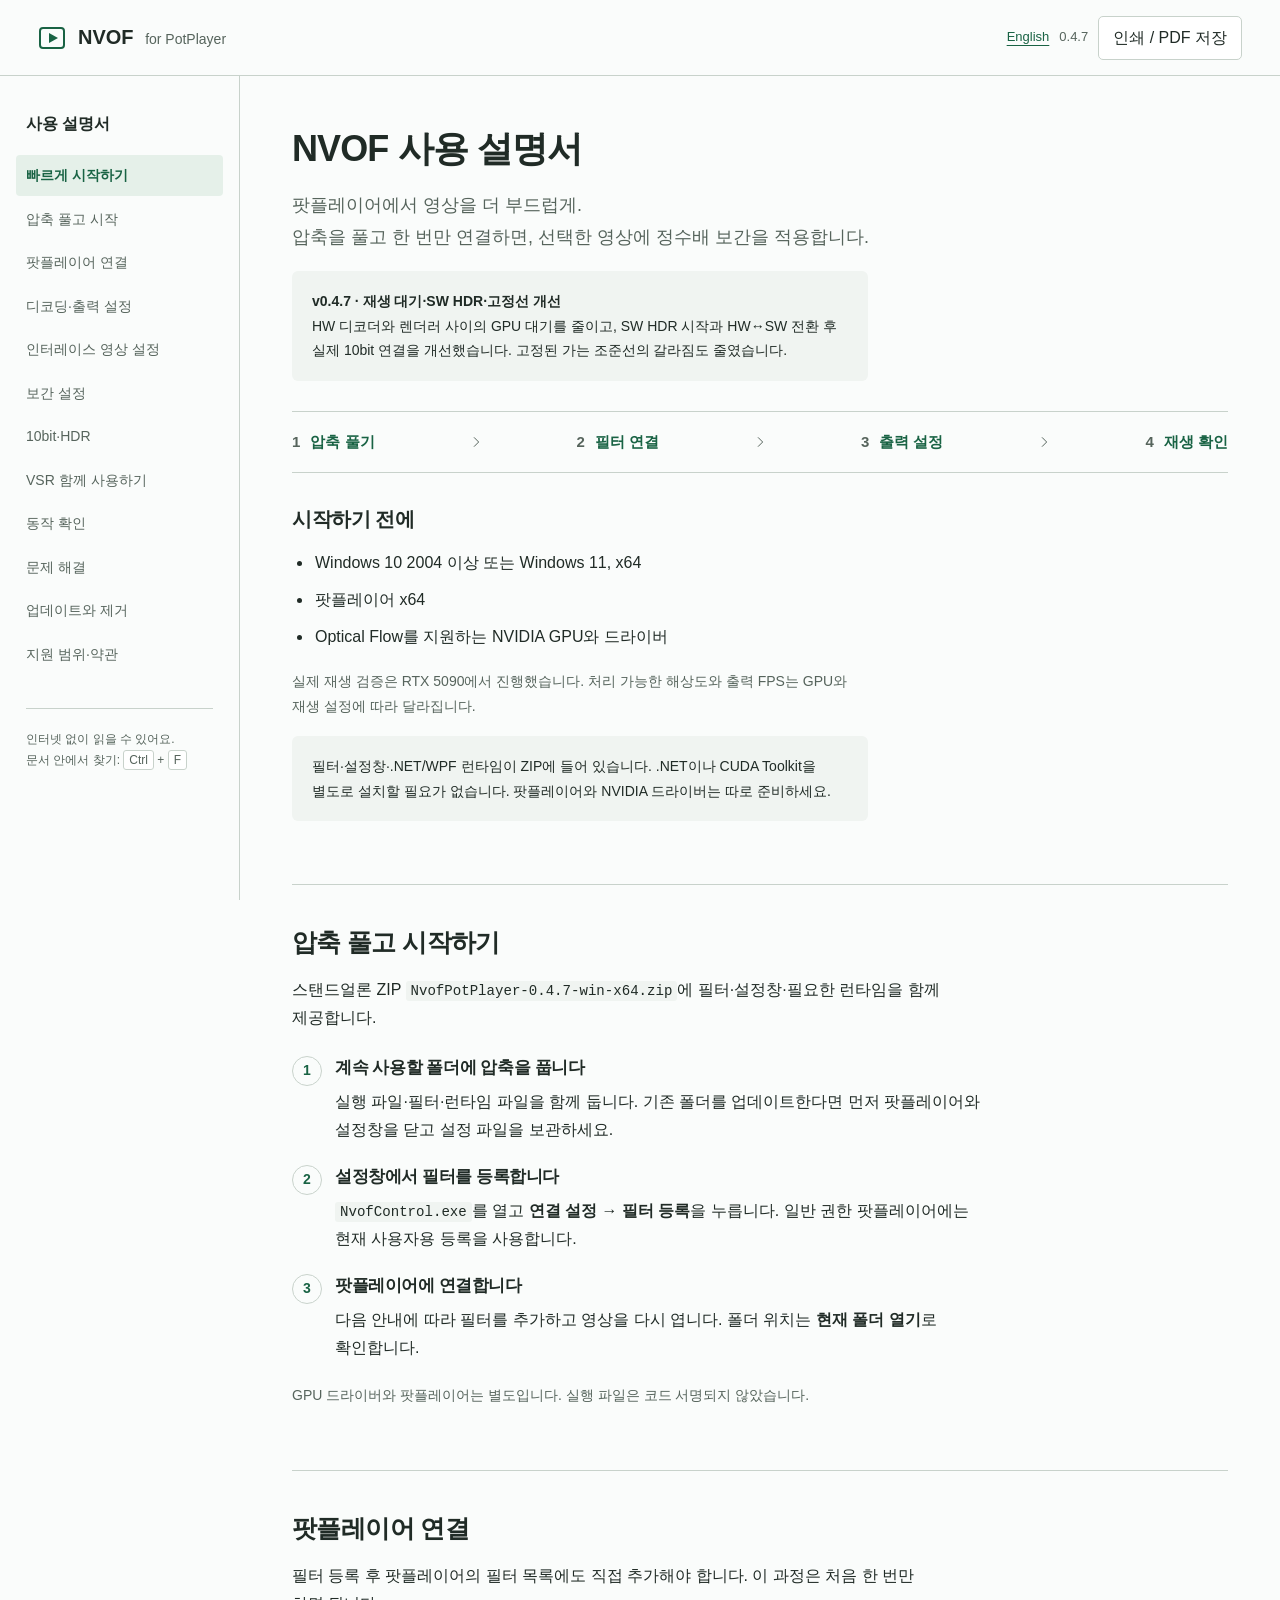
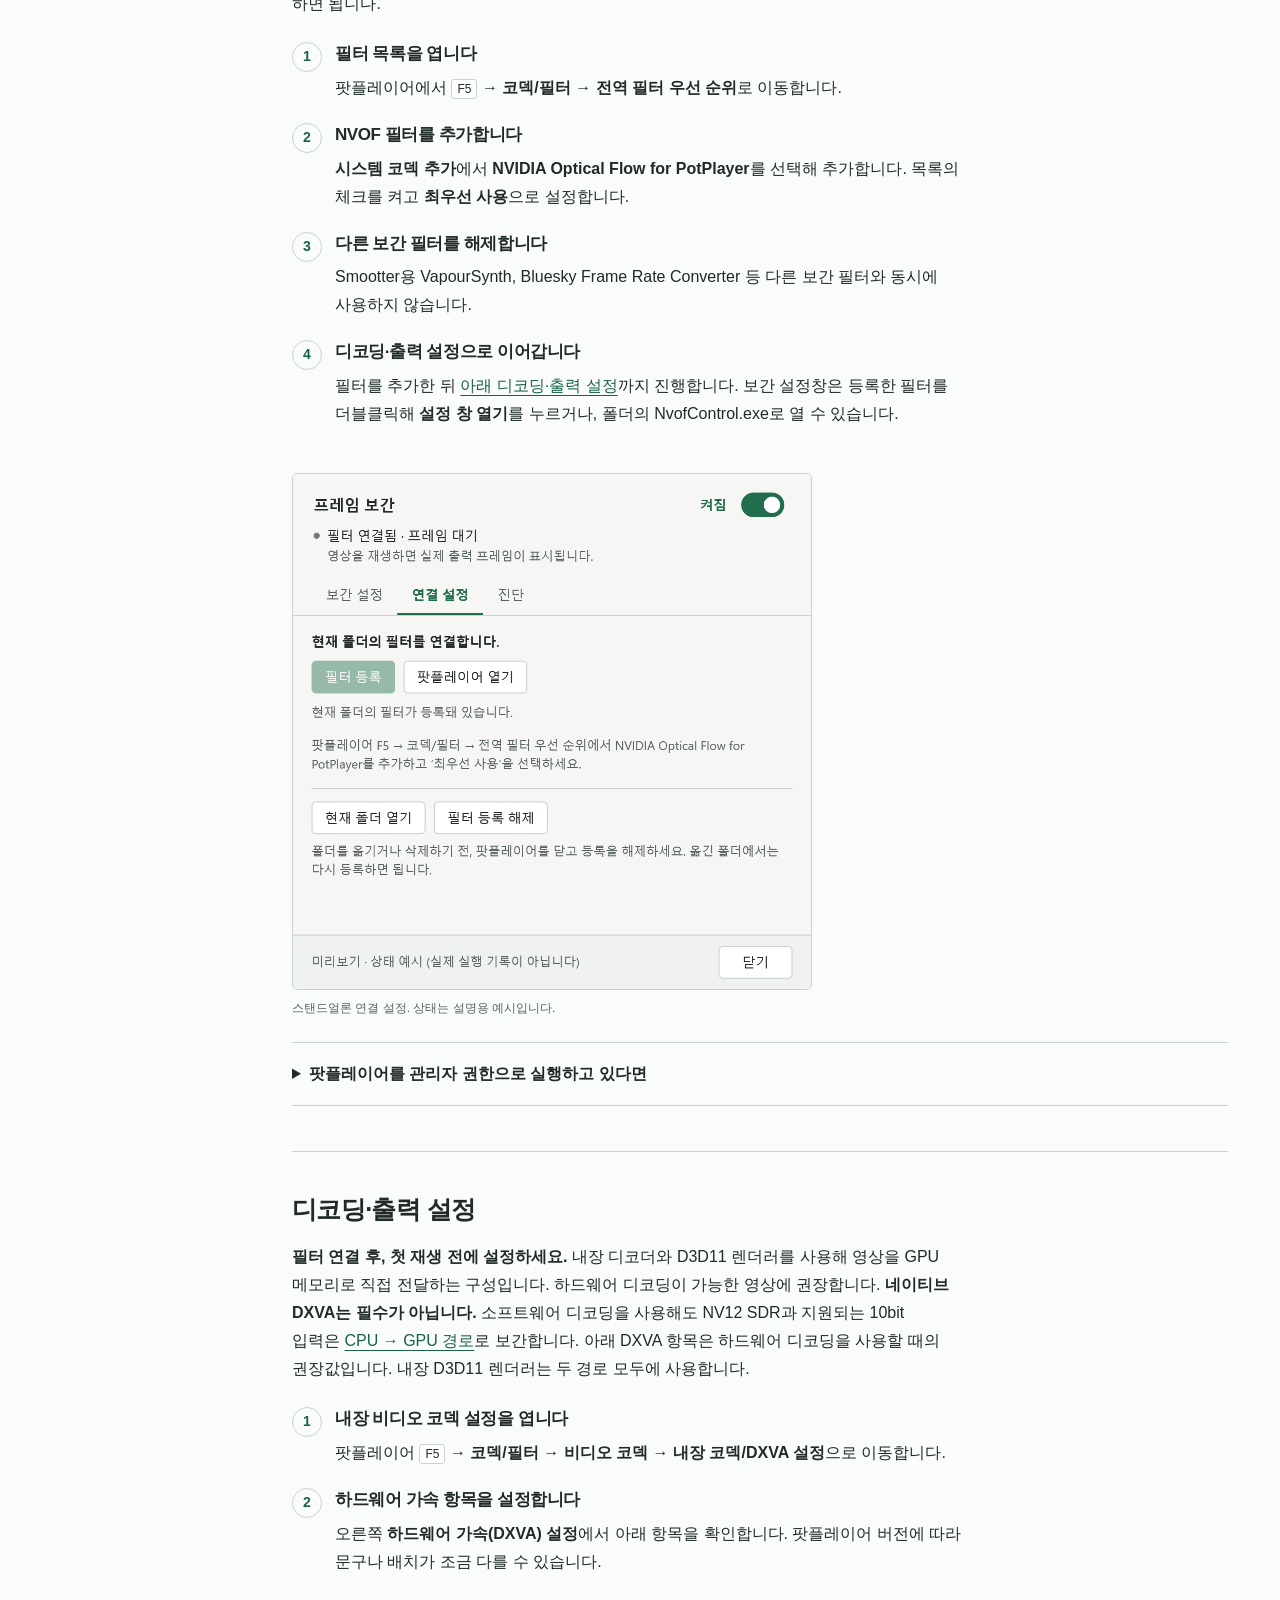
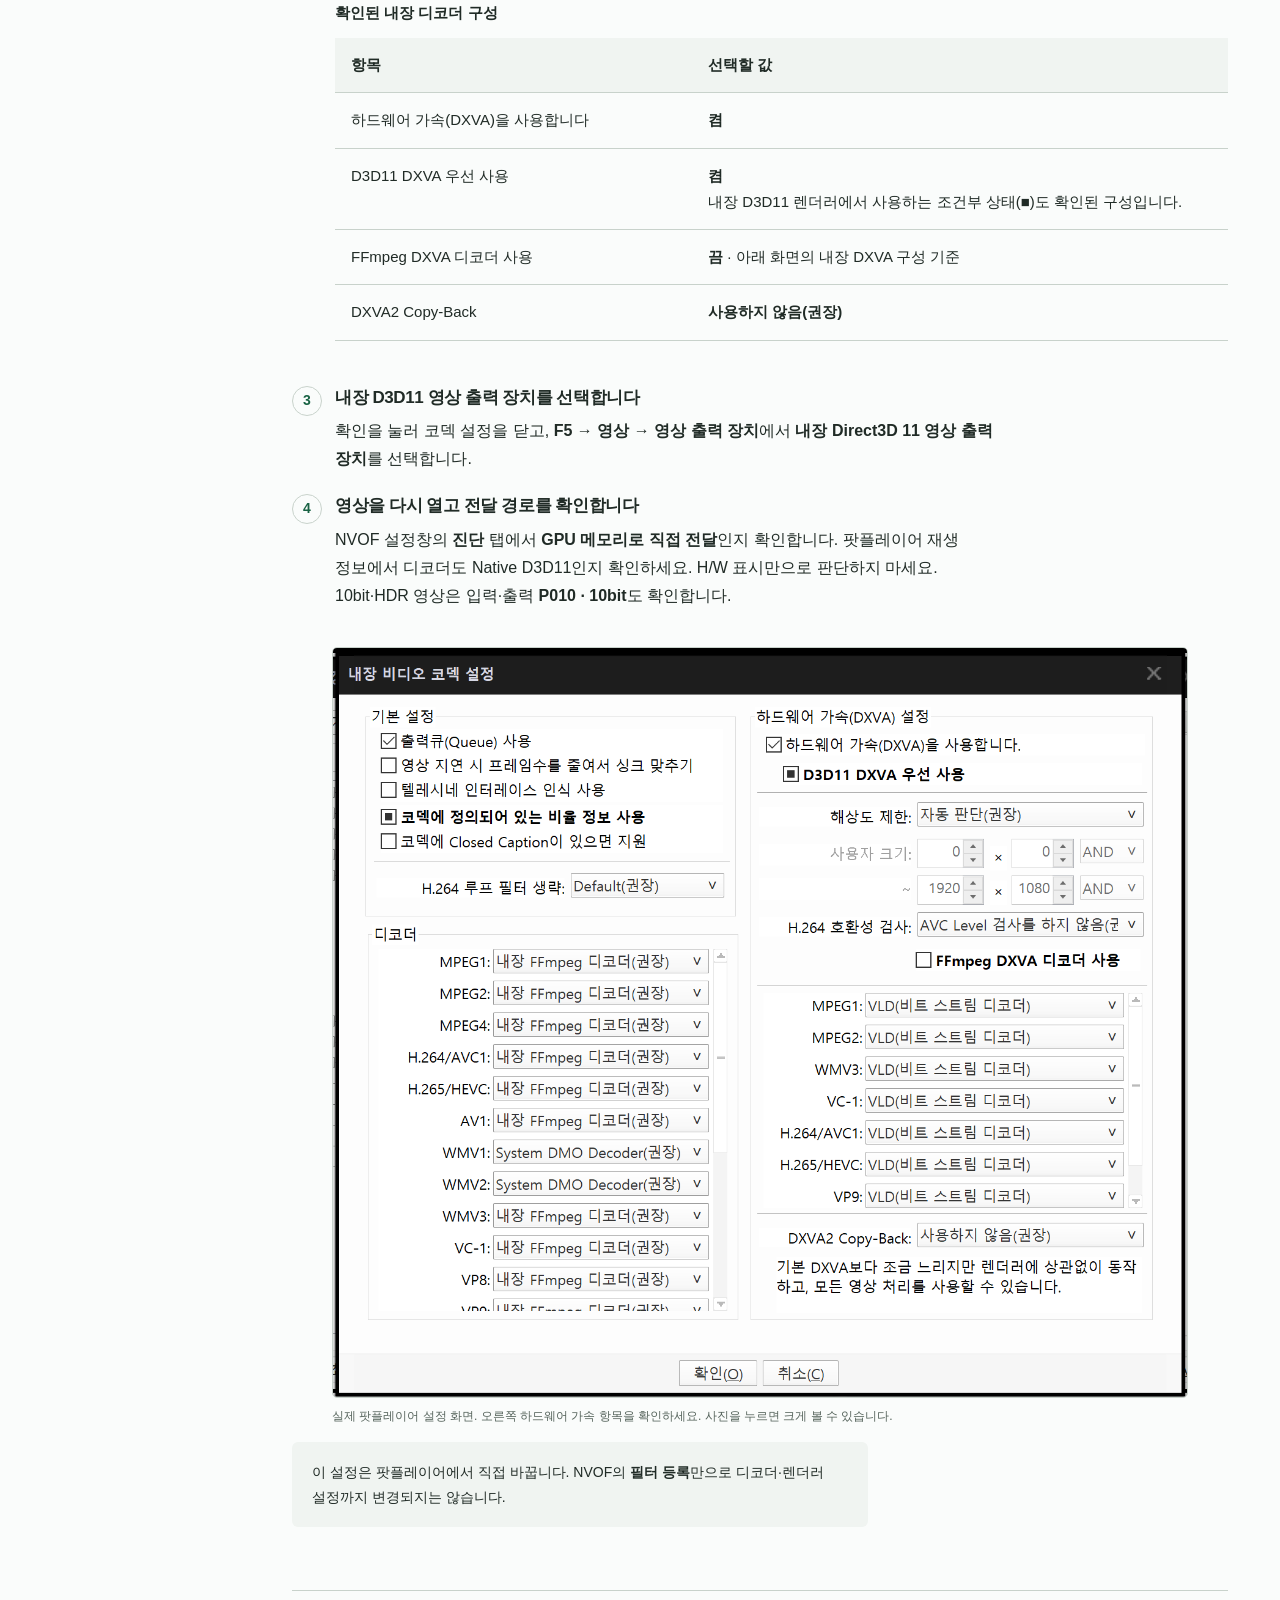
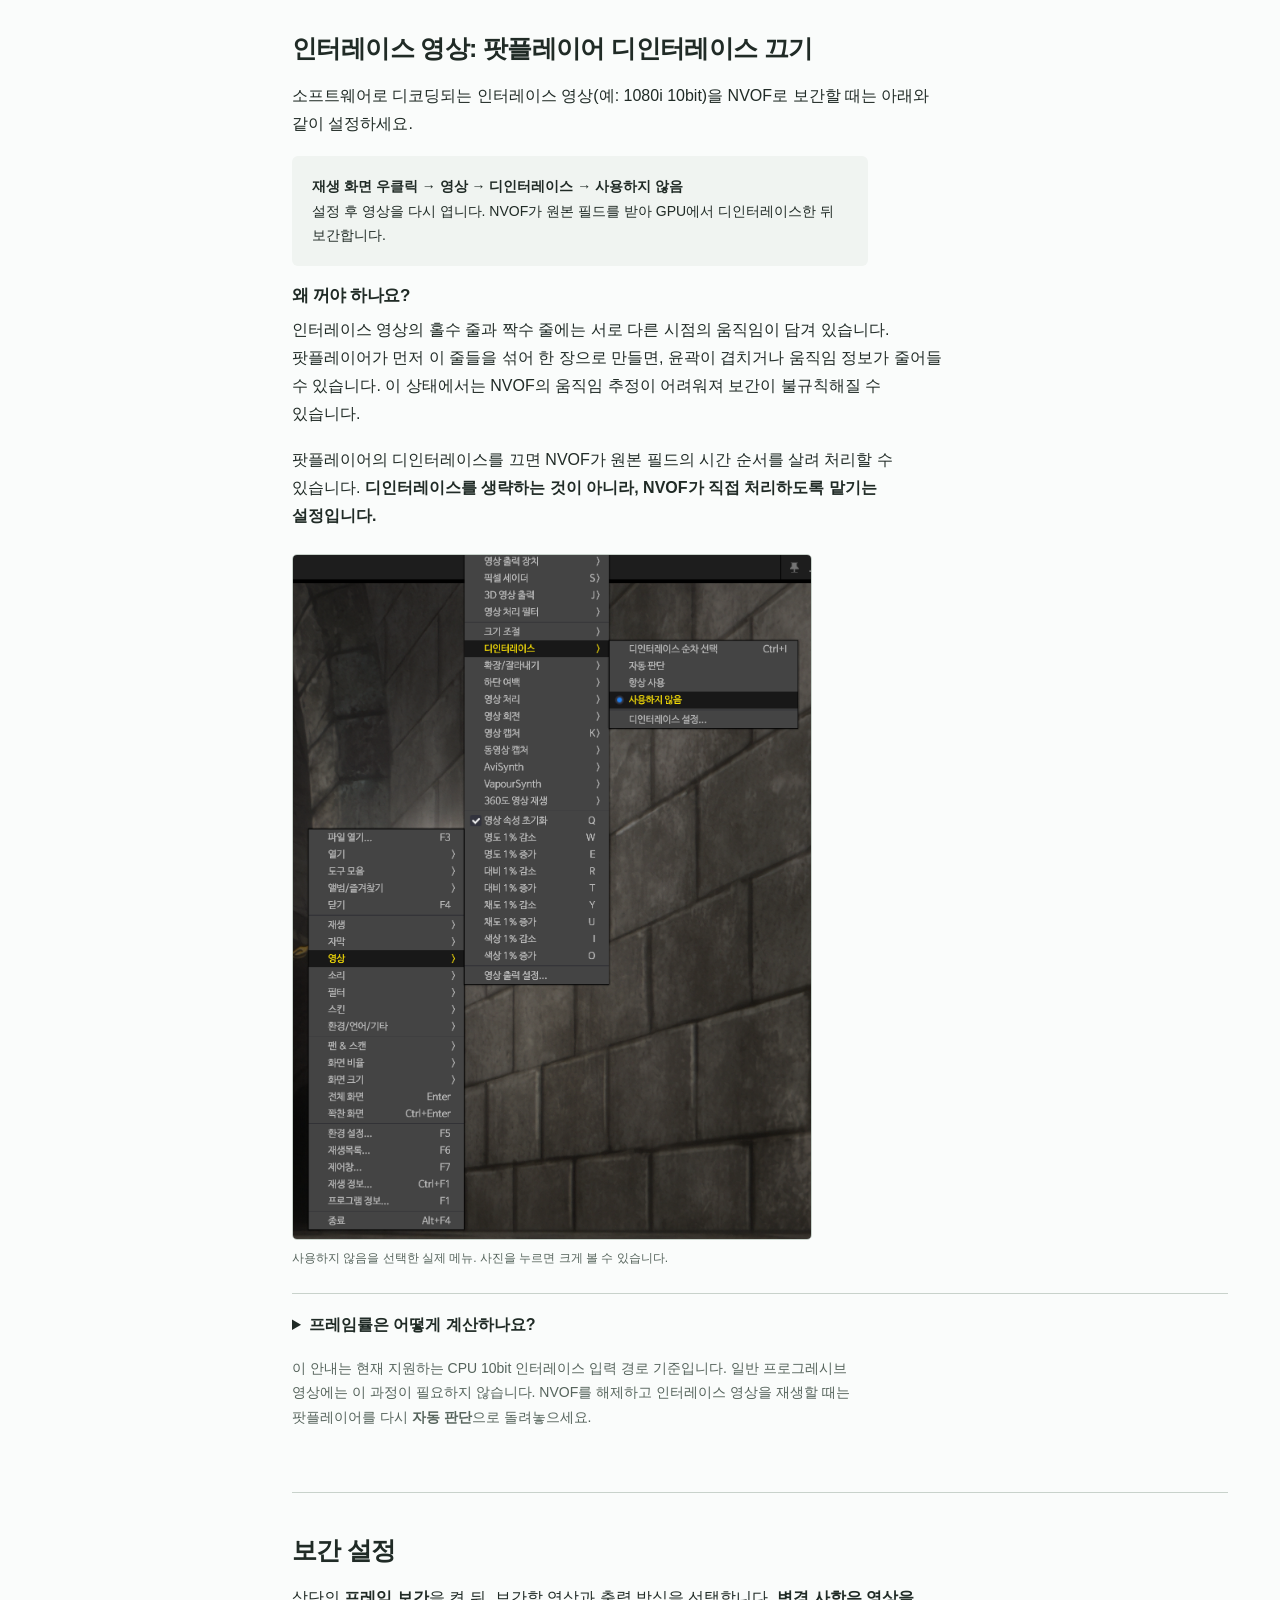
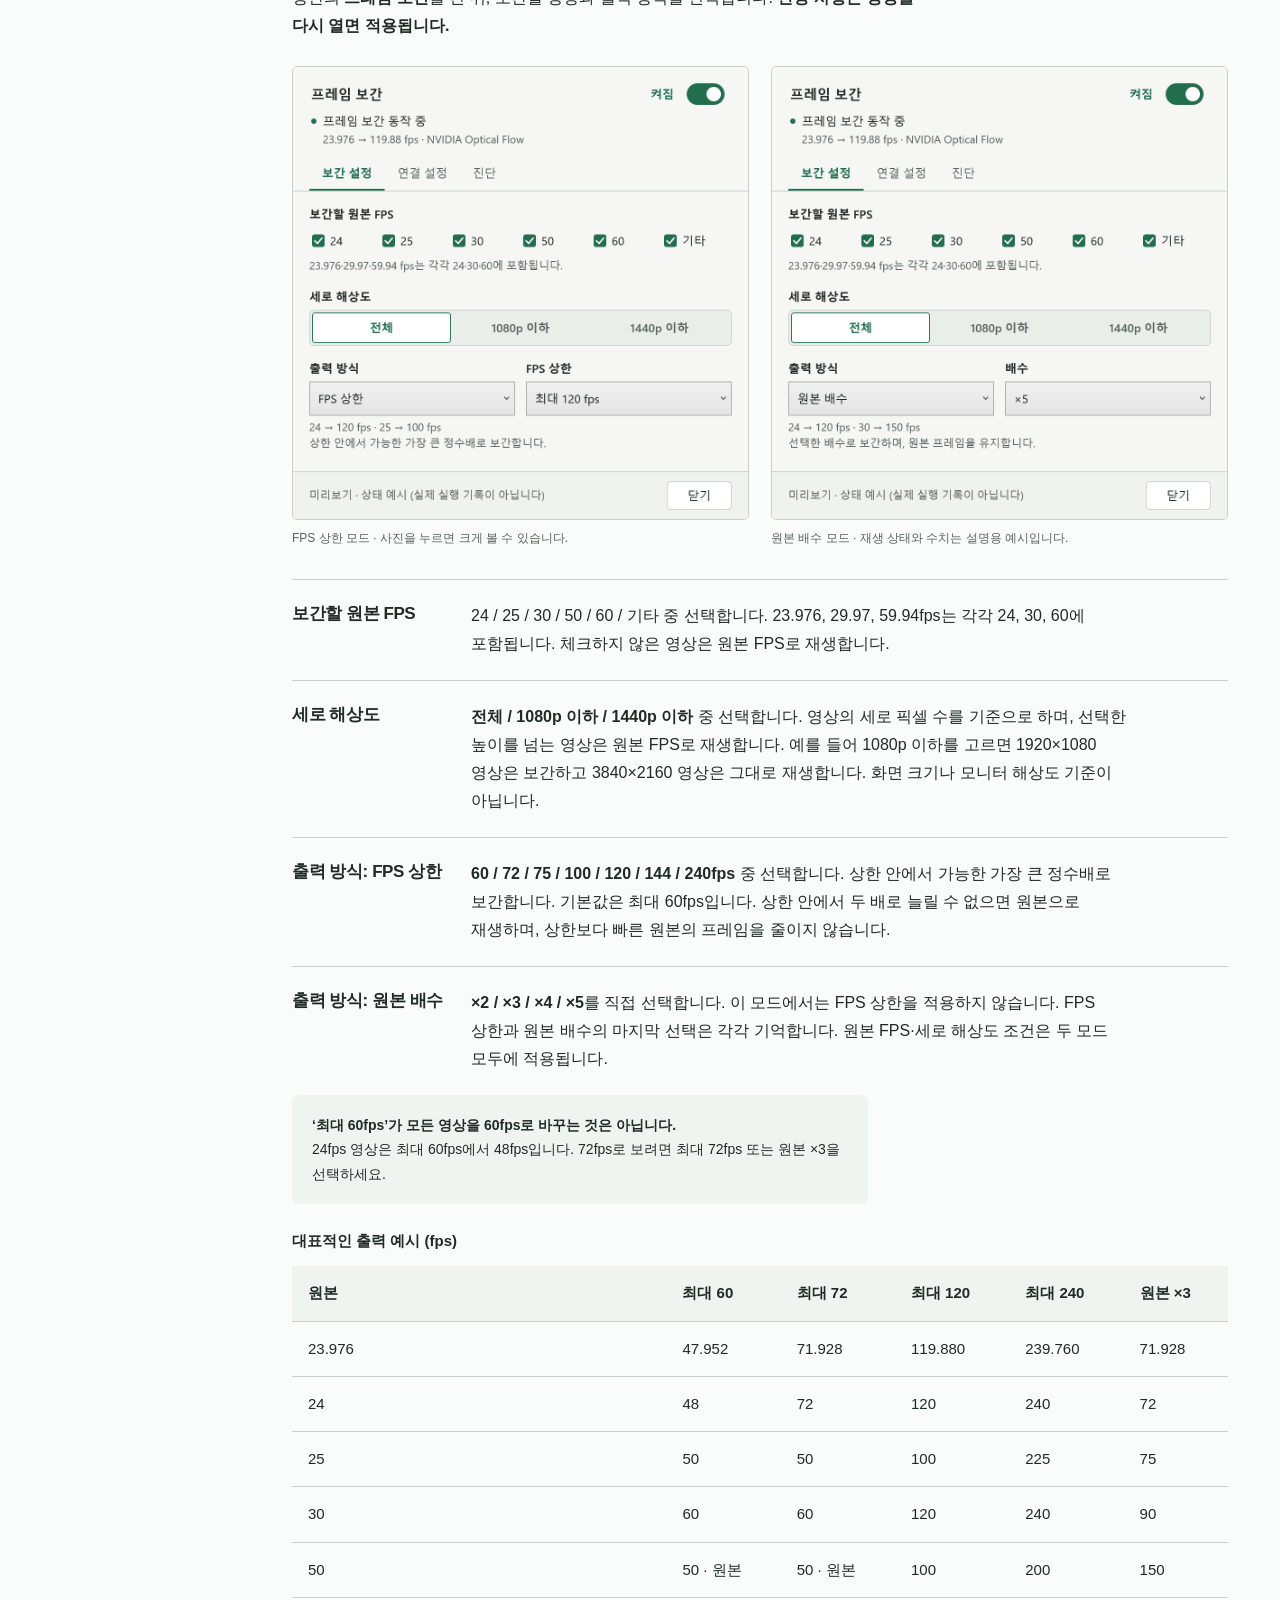
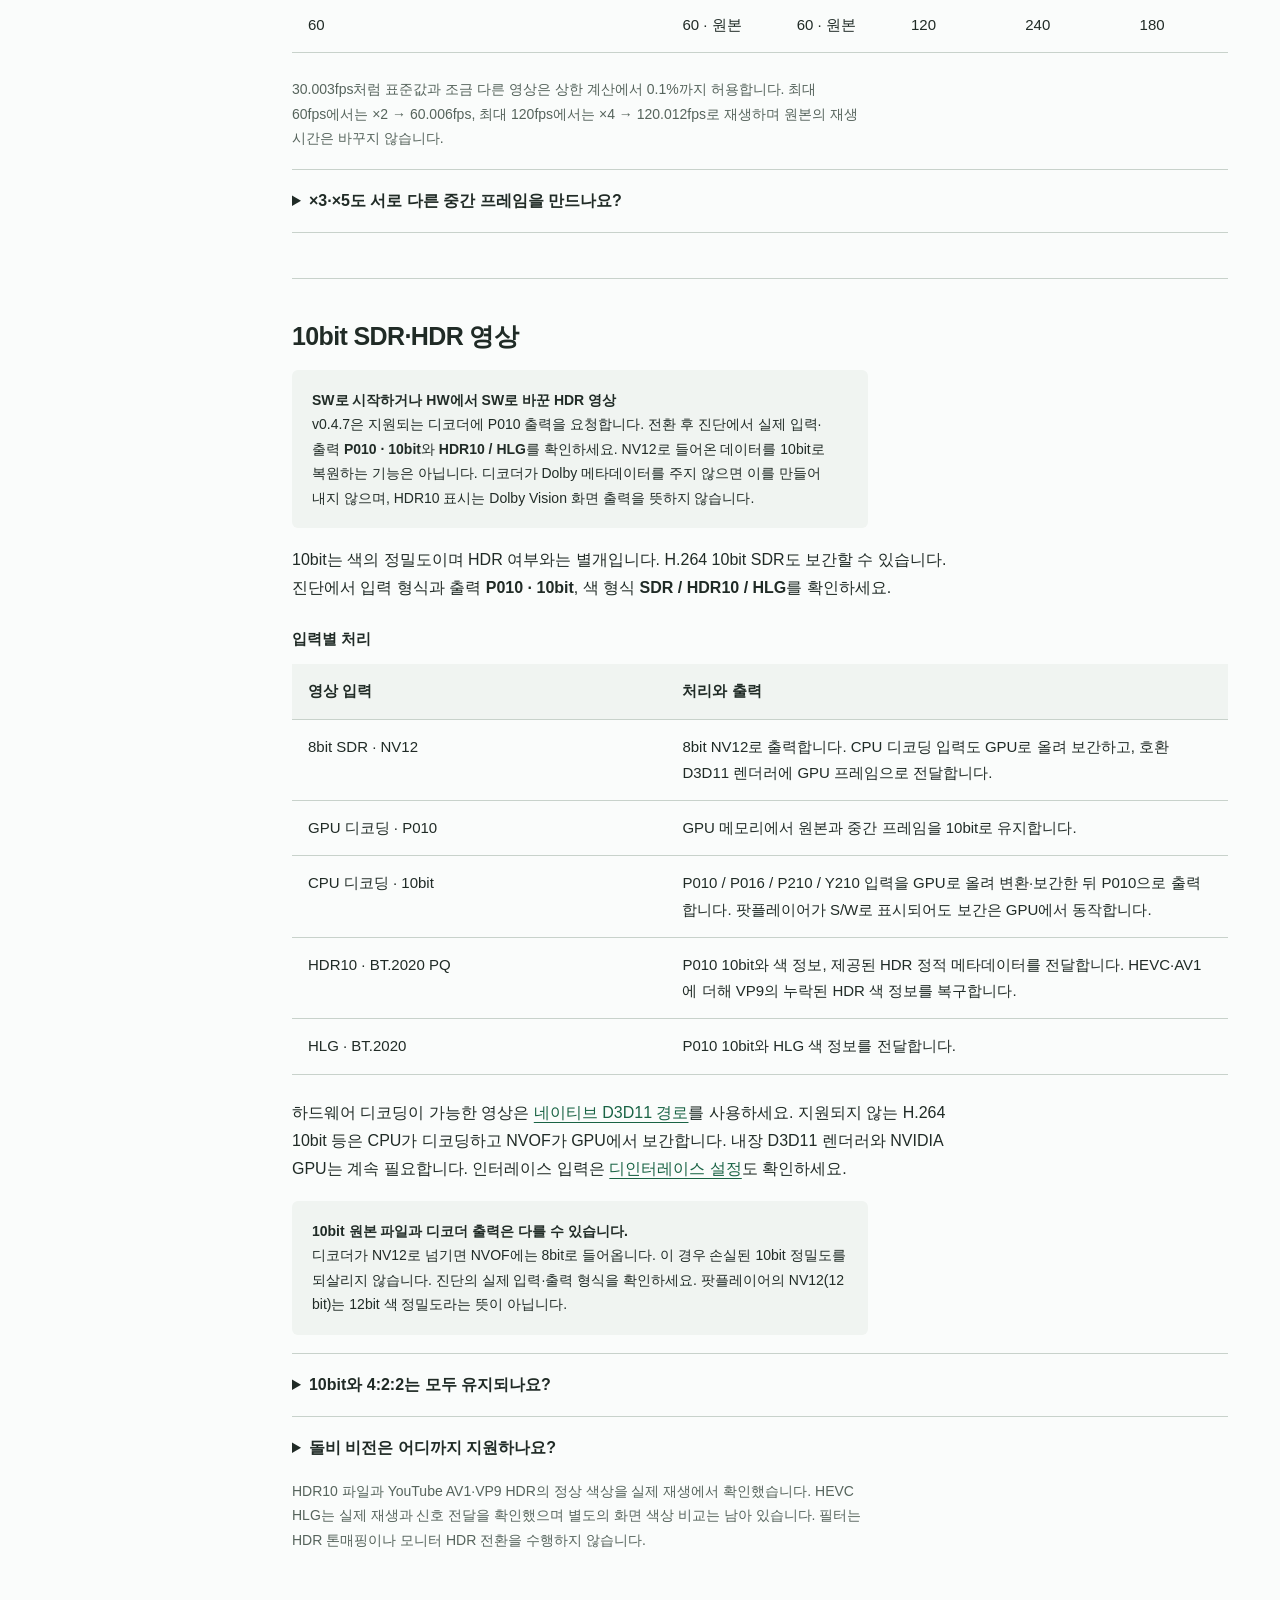
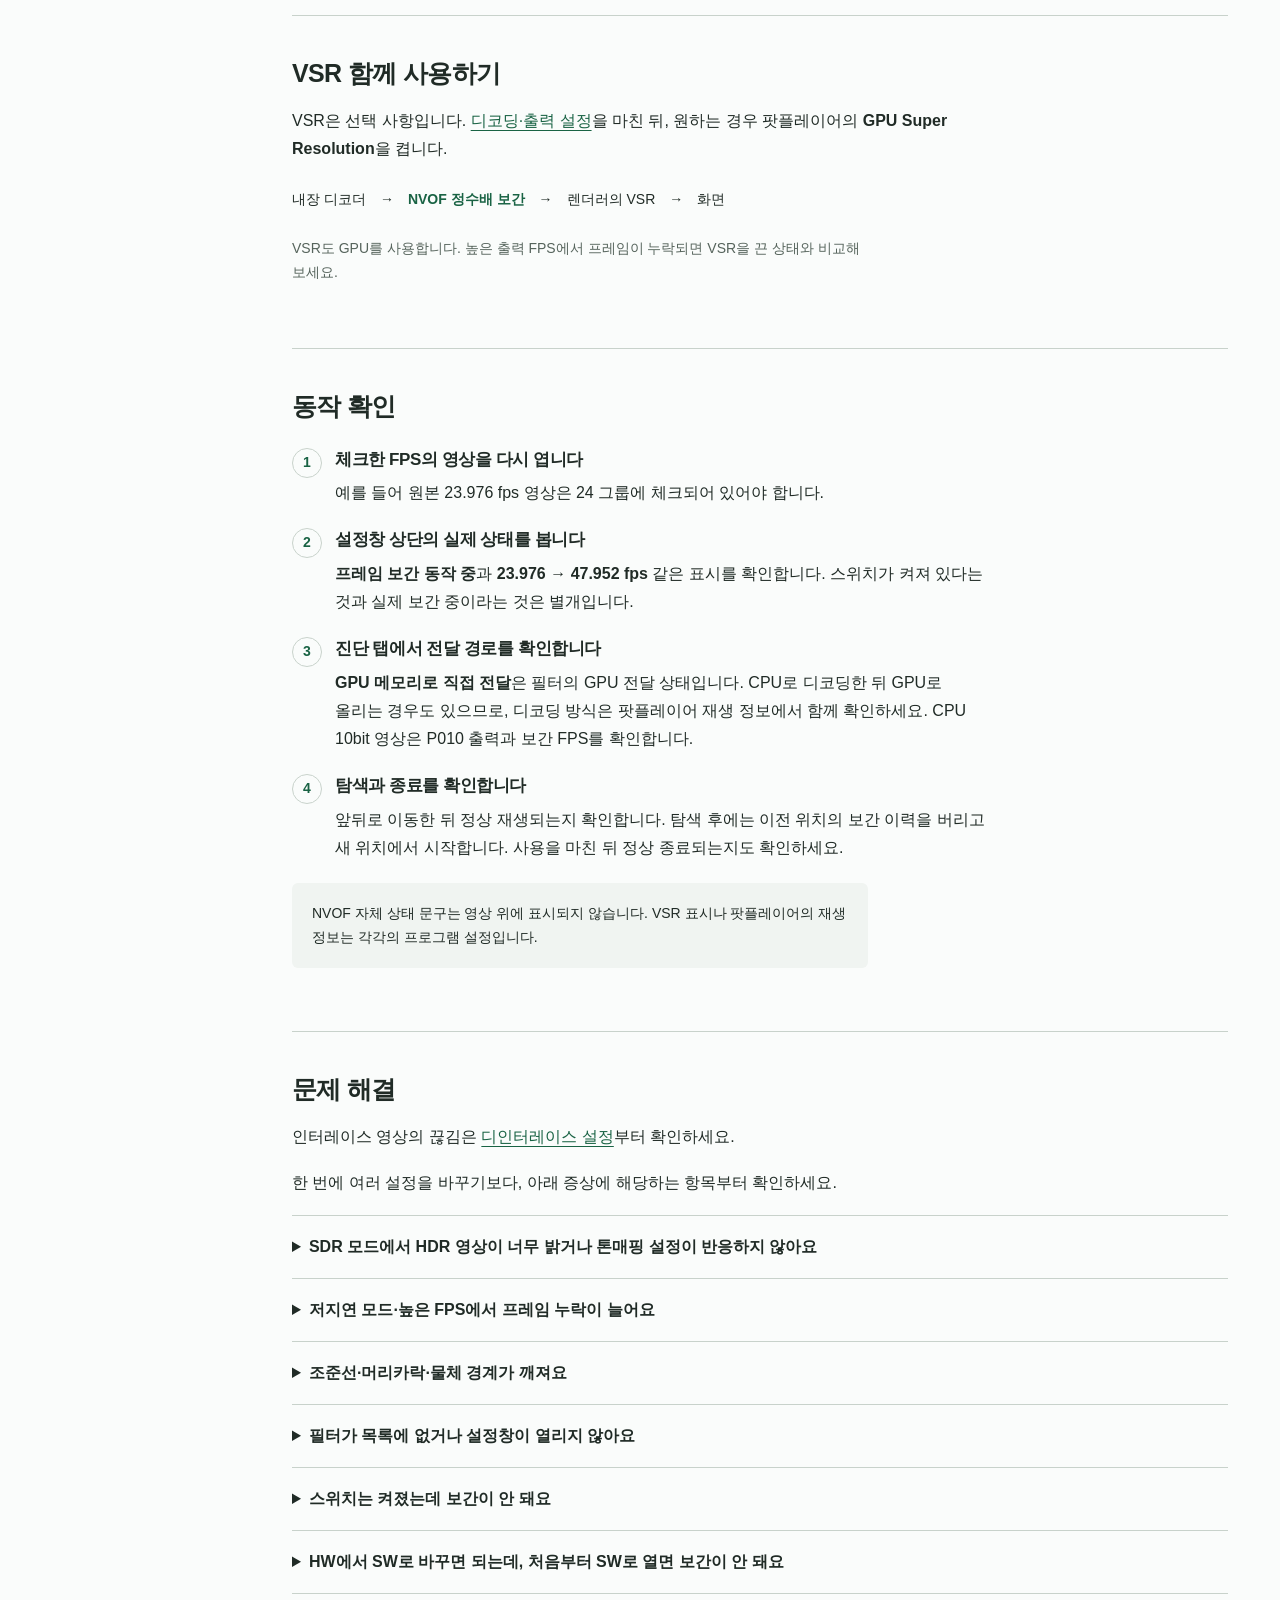
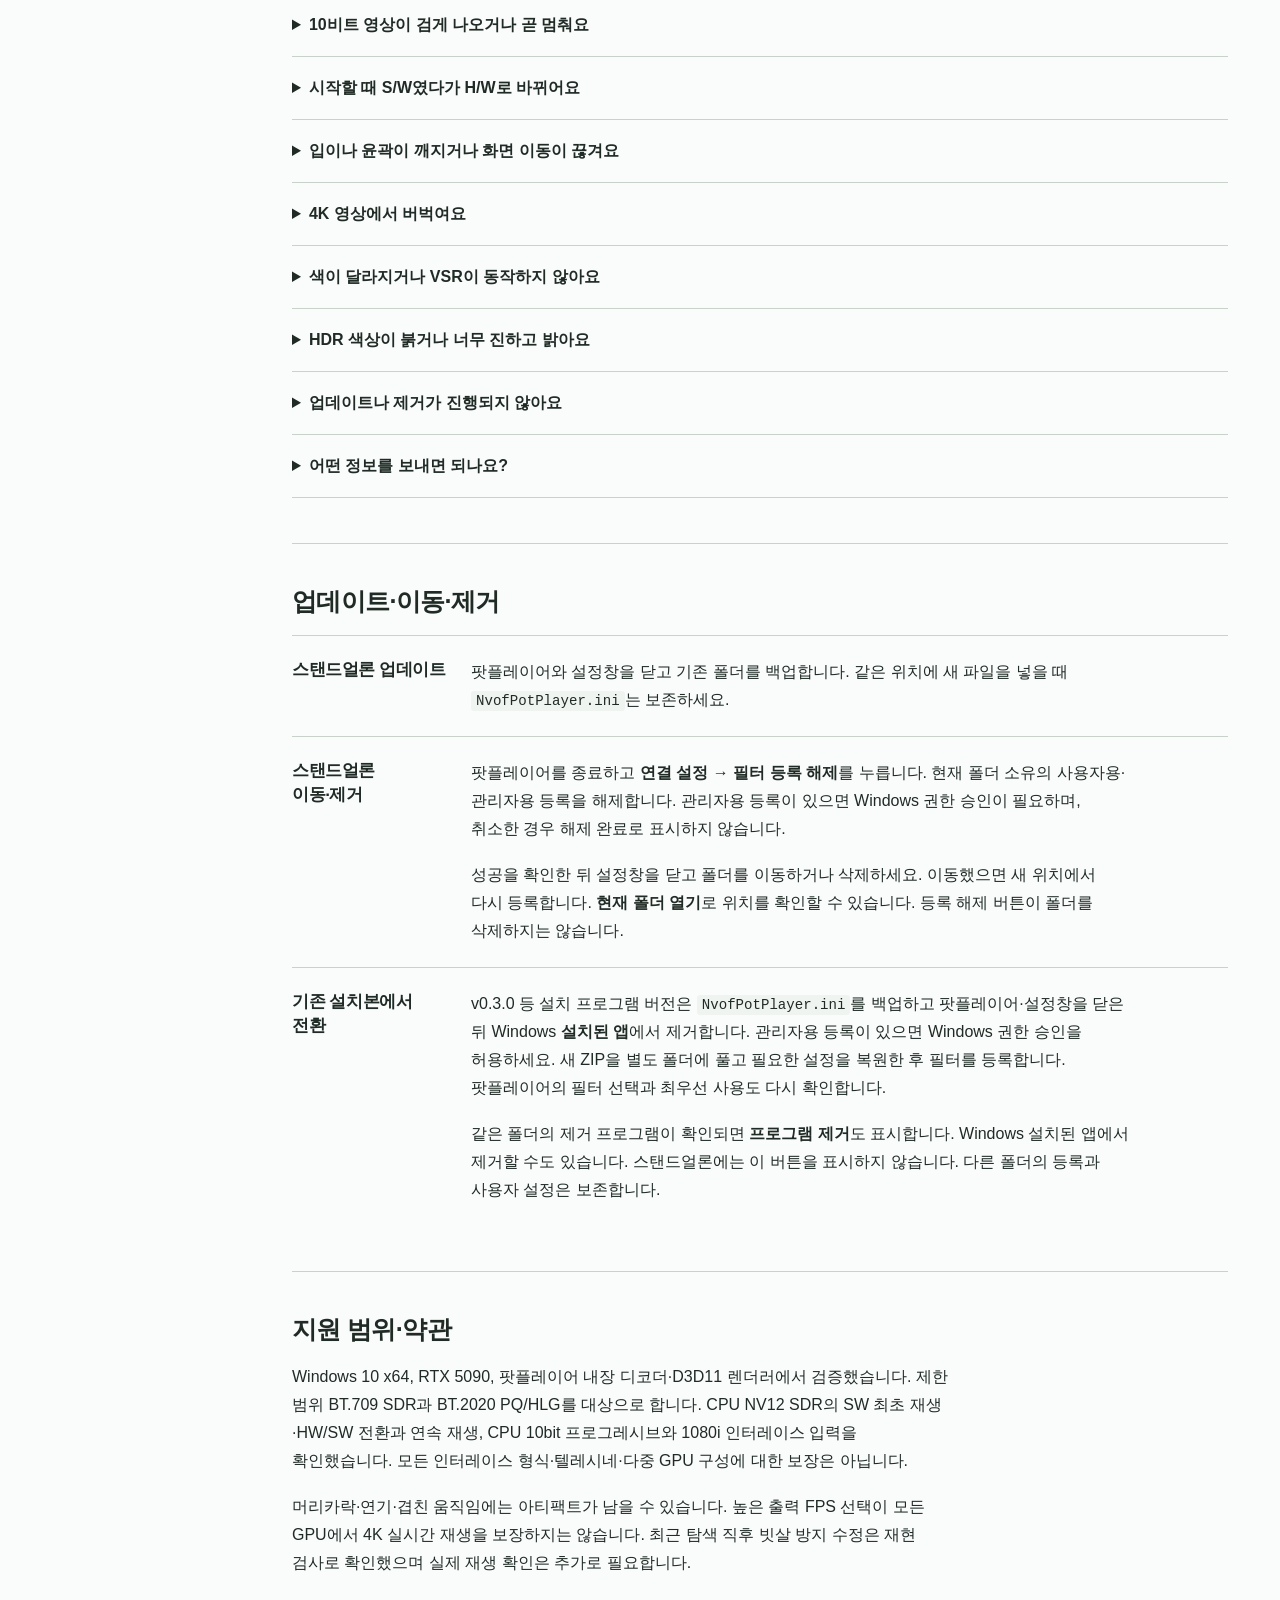
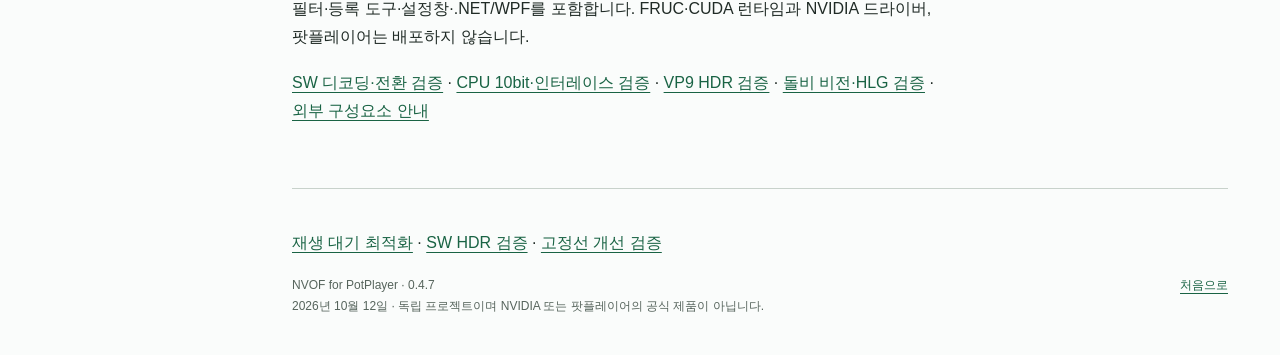
==== commit 0e6332f8: "Document confirmed SDR HDR-output setting and highlight recovery" ====
--- a/docs/manual/index.html
+++ b/docs/manual/index.html
@@ -80,6 +80,11 @@
 <section id="vsr"><h2>VSR 함께 사용하기</h2><p>VSR은 선택 사항입니다. <a href="#hardware">디코딩·출력 설정</a>을 마친 뒤, 원하는 경우 팟플레이어의 <strong>GPU Super Resolution</strong>을 켭니다.</p><div class="pipeline"><span>내장 디코더</span><span aria-hidden="true">→</span><strong>NVOF 정수배 보간</strong><span aria-hidden="true">→</span><span>렌더러의 VSR</span><span aria-hidden="true">→</span><span>화면</span></div><p class="muted">VSR도 GPU를 사용합니다. 높은 출력 FPS에서 프레임이 누락되면 VSR을 끈 상태와 비교해 보세요.</p></section>
 <section id="check"><h2>동작 확인</h2><ol class="steps"><li><h3>체크한 FPS의 영상을 다시 엽니다</h3><p>예를 들어 원본 23.976 fps 영상은 24 그룹에 체크되어 있어야 합니다.</p></li><li><h3>설정창 상단의 실제 상태를 봅니다</h3><p><strong>프레임 보간 동작 중</strong>과 <strong>23.976 → 47.952 fps</strong> 같은 표시를 확인합니다. 스위치가 켜져 있다는 것과 실제 보간 중이라는 것은 별개입니다.</p></li><li><h3>진단 탭에서 전달 경로를 확인합니다</h3><p><strong>GPU 메모리로 직접 전달</strong>은 필터의 GPU 전달 상태입니다. CPU로 디코딩한 뒤 GPU로 올리는 경우도 있으므로, 디코딩 방식은 팟플레이어 재생 정보에서 함께 확인하세요. CPU 10bit 영상은 P010 출력과 보간 FPS를 확인합니다.</p></li><li><h3>탐색과 종료를 확인합니다</h3><p>앞뒤로 이동한 뒤 정상 재생되는지 확인합니다. 탐색 후에는 이전 위치의 보간 이력을 버리고 새 위치에서 시작합니다. 사용을 마친 뒤 정상 종료되는지도 확인하세요.</p></li></ol><p class="note">NVOF 자체 상태 문구는 영상 위에 표시되지 않습니다. VSR 표시나 팟플레이어의 재생 정보는 각각의 프로그램 설정입니다.</p></section>
 <section id="troubleshoot"><h2>문제 해결</h2><p>인터레이스 영상의 끊김은 <a href="#deinterlace">디인터레이스 설정</a>부터 확인하세요.</p><p>한 번에 여러 설정을 바꾸기보다, 아래 증상에 해당하는 항목부터 확인하세요.</p>
+<details id="hdr-sdr"><summary>SDR 모드에서 HDR 영상이 너무 밝거나 톤매핑 설정이 반응하지 않아요</summary>
+<p>Windows와 모니터를 SDR 모드로 사용하면서 PQ HDR 영상을 볼 때는 아래 설정부터 비교하세요.</p>
+<ol><li><strong>환경 설정 → 영상 → D3D11 HDR 출력을 H/W로 처리</strong>를 끕니다.</li><li><strong>영상 → 픽셀 셰이더 → HDR SMPTE ST 2084 자동 보정</strong>을 켭니다.</li><li>톤매핑은 <strong>Auto(권장)</strong>, SDR 모니터 휘도는 <strong>125 nits</strong>에서 시작해 같은 장면을 비교합니다. ST 2086 보정은 이 확인에 필요하지 않았습니다.</li></ol>
+<p>로컬 Dune 비교에서는 NVOF를 제외해도 밝은 부분이 뭉개졌고, HW/SW 디코딩을 바꾸거나 톤매핑 종류·SDR 휘도를 조절해도 차이가 없었습니다. HDR H/W 출력 옵션을 끄자 설정이 반응했으며, Auto·125 nits 그대로 밝은 부분의 디테일이 돌아왔다고 사용자가 확인했습니다.</p>
+<p><strong>HDR H/W 출력과 HW 디코딩은 별개입니다.</strong> 이 출력 옵션을 꺼도 HW 디코딩과 GPU 보간을 사용할 수 있습니다. 125 nits는 비교 시작값이며 모니터의 실측 밝기를 뜻하지 않습니다. 이 안내는 SDR 감상용으로, 실제 HDR 화면 출력에 일괄 적용하지 마세요.</p></details>
 <details><summary>저지연 모드·높은 FPS에서 프레임 누락이 늘어요</summary><p>v0.4.7은 GPU 공유 잠금과 완료 대기, 출력 버퍼를 개선했습니다. RTX 5090의 HW·240fps·저지연 모드 켜기 조건에서 영상 창을 선택한 상태의 안정성을 확인했습니다. 저지연 모드를 끄는 것을 필수로 요구하지 않습니다.</p><p>NVIDIA 제어판의 팟플레이어 프로그램 설정에서 최대 프레임 속도와 백그라운드 최대 프레임 속도가 출력을 제한하는지 확인하세요. 다른 창을 선택한 상태는 별도로 비교합니다. 165Hz 화면에 240fps를 보내도 240개의 서로 다른 프레임을 모두 표시할 수는 없습니다. 주사율 안의 출력에서도 누락이 늘어나는지, 탐색 직후인지 연속 재생 중인지 구분하세요. 모든 GPU의 4K·240fps를 보장하지 않습니다.</p></details><details><summary>조준선·머리카락·물체 경계가 깨져요</summary><p>v0.4.7은 고정된 가는 가로·세로 선을 보호해 조준선 갈라짐을 줄였습니다. 모든 선이나 움직이는 물체를 구분하는 기능은 아닙니다. 루팡 총 주변처럼 물체가 배경을 가리는 경계의 깨짐은 아직 남아 있습니다. 전체 화면을 흐리거나 원본 프레임으로 고정하는 방식은 적용하지 않았습니다.</p></details><details><summary>필터가 목록에 없거나 설정창이 열리지 않아요</summary><ol><li>팟플레이어 x64인지 확인합니다.</li><li>NVOF 연결 설정에서 현재 폴더의 필터를 등록합니다.</li><li>팟플레이어를 완전히 종료했다가 다시 실행합니다.</li><li>팟플레이어가 관리자 권한이라면 관리자용 등록이 필요합니다.</li></ol></details>
 <details><summary>스위치는 켜졌는데 보간이 안 돼요</summary><p>팟플레이어의 필터 체크·최우선 사용, 원본 FPS 체크, 세로 해상도 조건을 확인한 뒤 영상을 다시 엽니다. FPS 상한 안에서 배수가 1이면 원본으로 재생합니다. 진단 탭에 원본 통과 이유가 있으면 먼저 그 내용을 확인하세요. <a href="#hardware">디코딩·출력 설정</a>도 확인하세요. 10bit 영상은 출력이 P010인지 확인하세요. 소프트웨어 디코딩도 지원하며 내장 D3D11 렌더러가 필요합니다.</p></details>
 <details><summary>HW에서 SW로 바꾸면 되는데, 처음부터 SW로 열면 보간이 안 돼요</summary><p>v0.4.6에서 SW 최초 연결 시 GPU 출력 준비가 늦어 필터가 연결되지 않던 문제를 수정했습니다. HW/SW 전환 멈춤 수정도 포함합니다.</p><ol><li>팟플레이어와 NVOF 설정창을 완전히 종료하고 v0.4.7으로 업데이트합니다. 기존 <code>NvofPotPlayer.ini</code>는 보존하세요.</li><li>내장 D3D11 렌더러를 선택하고, HW 가속을 끈 상태에서 영상을 다시 엽니다. HW를 먼저 켤 필요는 없습니다.</li><li>재생 중 필터 목록에 NVOF가 있는지, 설정창에 보간 동작과 출력 FPS가 표시되는지 확인합니다.</li></ol><p>S/W는 CPU 디코딩 표시입니다. GPU에서 보간해도 S/W로 표시될 수 있습니다.</p></details>
@@ -88,7 +93,7 @@
 <details><summary>입이나 윤곽이 깨지거나 화면 이동이 끊겨요</summary><p>다른 보간 필터를 모두 끄고 같은 장면을 비교합니다. NVOF를 끈 원본과 켠 보간 결과를 각각 영상을 다시 열어 비교하세요. 출력 배수를 낮추거나 FPS 상한을 바꿔 비교할 수 있습니다. 재현되는 시간, 원본 FPS·해상도, GPU/드라이버, VSR 사용 여부를 기록하면 원인을 좁히기 쉽습니다.</p></details>
 <details><summary>4K 영상에서 버벅여요</summary><p>탐색·일시정지 직후의 드랍인지, 아무 조작 없이 연속 재생할 때도 드랍이 늘어나는지 구분해 주세요. 설정창의 출력 FPS는 목표이며 실제 화면 표시를 보장하는 수치가 아닙니다. 디코딩·보간·렌더러·VSR 부하를 함께 확인하세요. 팟플레이어 재생 정보(Tab)의 실제 FPS와 프레임 누락을 확인합니다. 출력 배수를 낮추거나 VSR을 잠시 끄고 비교해 보세요. 4K 영상을 보간에서 제외하려면 세로 해상도를 1080p 이하 또는 1440p 이하로 설정합니다.</p></details>
 <details><summary>색이 달라지거나 VSR이 동작하지 않아요</summary><p>내장 D3D11 렌더러와 기존 색 범위 설정을 확인합니다. NVOF 필터를 해제한 뒤 같은 영상·같은 장면을 비교해 주세요. HEVC·AV1에 더해 일부 YouTube VP9 HDR 영상의 누락된 색 정보 전달을 수정했습니다. 진단에서 P010 · 10bit와 HDR10 또는 HLG를 확인하세요. 필터의 색 형식 표시와 실제 HDR 화면 출력은 구분해서 확인하세요.</p></details>
-<details><summary>HDR 색상이 붉거나 너무 진하고 밝아요</summary><p>같은 장면에서 Windows HDR 상태, 팟플레이어의 HDR 출력·톤매핑, 모니터의 HDR/SDR 화면 모드와 색온도·채도를 함께 확인하세요. SDR 화면에서 HDR 영상을 볼 때의 ST 2084 보정은 HDR→SDR 표시 설정이며, 필터의 10bit 유지와는 별개입니다. 설정은 하나씩 바꾸어 비교하고 원래 값을 기록하세요.</p><ol><li>창 모드와 전체화면에서 재생 정보(<kbd>Tab</kbd>)를 비교합니다.</li><li>전역 필터 우선순위에서 NVOF를 사용하지 않도록 하고 영상을 다시 엽니다. 보간 스위치만 끄면 필터가 남을 수 있습니다.</li><li>필터를 제외해도 같다면 플레이어·드라이버·모니터의 표시 설정을 먼저 비교합니다. 로컬 HDR→SDR 과밝기 증상은 필터 제외 상태에서도 같았습니다.</li></ol><p>이 결과가 모든 HDR 색상 제보의 원인을 확정하지는 않습니다. HDR 캡처만으로 실제 모니터의 색이나 밝기를 확정하지 마세요. v0.4.7에 색상 과포화 수정이 포함됐다고 주장하지 않습니다.</p></details>
+<details><summary>HDR 색상이 붉거나 너무 진하고 밝아요</summary><p>같은 장면에서 Windows HDR 상태, 팟플레이어의 HDR 출력·톤매핑, 모니터의 HDR/SDR 화면 모드와 색온도·채도를 함께 확인하세요. SDR 화면에서 HDR 영상을 볼 때의 ST 2084 보정은 HDR→SDR 표시 설정이며, 필터의 10bit 유지와는 별개입니다. 설정은 하나씩 바꾸어 비교하고 원래 값을 기록하세요.</p><ol><li>창 모드와 전체화면에서 재생 정보(<kbd>Tab</kbd>)를 비교합니다.</li><li>전역 필터 우선순위에서 NVOF를 사용하지 않도록 하고 영상을 다시 엽니다. 보간 스위치만 끄면 필터가 남을 수 있습니다.</li><li>필터를 제외해도 같다면 플레이어·드라이버·모니터의 표시 설정을 먼저 비교합니다. 로컬 SDR 감상의 과밝기 증상은 <a href="#hdr-sdr">HDR 출력 설정</a>으로 해결됐습니다. 다른 색상 증상은 별도로 비교하세요.</li></ol><p>이 결과가 모든 HDR 색상 제보의 원인을 확정하지는 않습니다. HDR 캡처만으로 실제 모니터의 색이나 밝기를 확정하지 마세요. v0.4.7에 색상 과포화 수정이 포함됐다고 주장하지 않습니다.</p></details>
 <details><summary>업데이트나 제거가 진행되지 않아요</summary><p>팟플레이어와 설정창을 모두 닫아 주세요. 스탠드얼론 폴더는 필터 등록 해제 후 설정창을 닫고 삭제합니다. 관리자용 등록은 Windows 권한 승인을 요청합니다. 설치본은 프로그램 제거 버튼이나 Windows 설치된 앱을 사용합니다.</p></details>
 <details><summary>어떤 정보를 보내면 되나요?</summary><p>NVOF 진단 내용, GPU·드라이버 버전, 영상 해상도·FPS·색 형식, 문제가 생기는 시각과 재현 순서를 전달하면 됩니다. 로그는 <code>%LOCALAPPDATA%\NvofPotPlayer</code>에 저장됩니다. 파일 경로 등 개인 정보가 포함됐는지 확인한 뒤 필요한 부분만 공유하세요. 프로그램이 진단을 자동 전송하지는 않습니다.</p></details></section>
 <section id="update"><h2>업데이트·이동·제거</h2><div class="setting-row"><h3>스탠드얼론 업데이트</h3><p>팟플레이어와 설정창을 닫고 기존 폴더를 백업합니다. 같은 위치에 새 파일을 넣을 때 <code>NvofPotPlayer.ini</code>는 보존하세요.</p></div><div class="setting-row"><h3>스탠드얼론 이동·제거</h3><p>팟플레이어를 종료하고 <strong>연결 설정 → 필터 등록 해제</strong>를 누릅니다. 현재 폴더 소유의 사용자용·관리자용 등록을 해제합니다. 관리자용 등록이 있으면 Windows 권한 승인이 필요하며, 취소한 경우 해제 완료로 표시하지 않습니다.</p><p>성공을 확인한 뒤 설정창을 닫고 폴더를 이동하거나 삭제하세요. 이동했으면 새 위치에서 다시 등록합니다. <strong>현재 폴더 열기</strong>로 위치를 확인할 수 있습니다. 등록 해제 버튼이 폴더를 삭제하지는 않습니다.</p></div><div class="setting-row"><h3>기존 설치본에서 전환</h3><p>v0.3.0 등 설치 프로그램 버전은 <code>NvofPotPlayer.ini</code>를 백업하고 팟플레이어·설정창을 닫은 뒤 Windows <strong>설치된 앱</strong>에서 제거합니다. 관리자용 등록이 있으면 Windows 권한 승인을 허용하세요. 새 ZIP을 별도 폴더에 풀고 필요한 설정을 복원한 후 필터를 등록합니다. 팟플레이어의 필터 선택과 최우선 사용도 다시 확인합니다.</p><p>같은 폴더의 제거 프로그램이 확인되면 <strong>프로그램 제거</strong>도 표시합니다. Windows 설치된 앱에서 제거할 수도 있습니다. 스탠드얼론에는 이 버튼을 표시하지 않습니다. 다른 폴더의 등록과 사용자 설정은 보존합니다.</p></div></section><section id="scope"><h2>지원 범위·약관</h2><p>Windows 10 x64, RTX 5090, 팟플레이어 내장 디코더·D3D11 렌더러에서 검증했습니다. 제한 범위 BT.709 SDR과 BT.2020 PQ/HLG를 대상으로 합니다. CPU NV12 SDR의 SW 최초 재생·HW/SW 전환과 연속 재생, CPU 10bit 프로그레시브와 1080i 인터레이스 입력을 확인했습니다. 모든 인터레이스 형식·텔레시네·다중 GPU 구성에 대한 보장은 아닙니다.</p><p>머리카락·연기·겹친 움직임에는 아티팩트가 남을 수 있습니다. 높은 출력 FPS 선택이 모든 GPU에서 4K 실시간 재생을 보장하지는 않습니다. 최근 탐색 직후 빗살 방지 수정은 재현 검사로 확인했으며 실제 재생 확인은 추가로 필요합니다.</p><p>필터·등록 도구·설정창·.NET/WPF를 포함합니다. FRUC·CUDA 런타임과 NVIDIA 드라이버, 팟플레이어는 배포하지 않습니다.</p><p><a href="../SW-DECODING.md">SW 디코딩·전환 검증</a> · <a href="../CPU-10BIT.md">CPU 10bit·인터레이스 검증</a> · <a href="../VP9-HDR.md">VP9 HDR 검증</a> · <a href="../DOLBY-VISION-HLG.md">돌비 비전·HLG 검증</a> · <a href="../../THIRD_PARTY_NOTICES.md">외부 구성요소 안내</a></p></section>
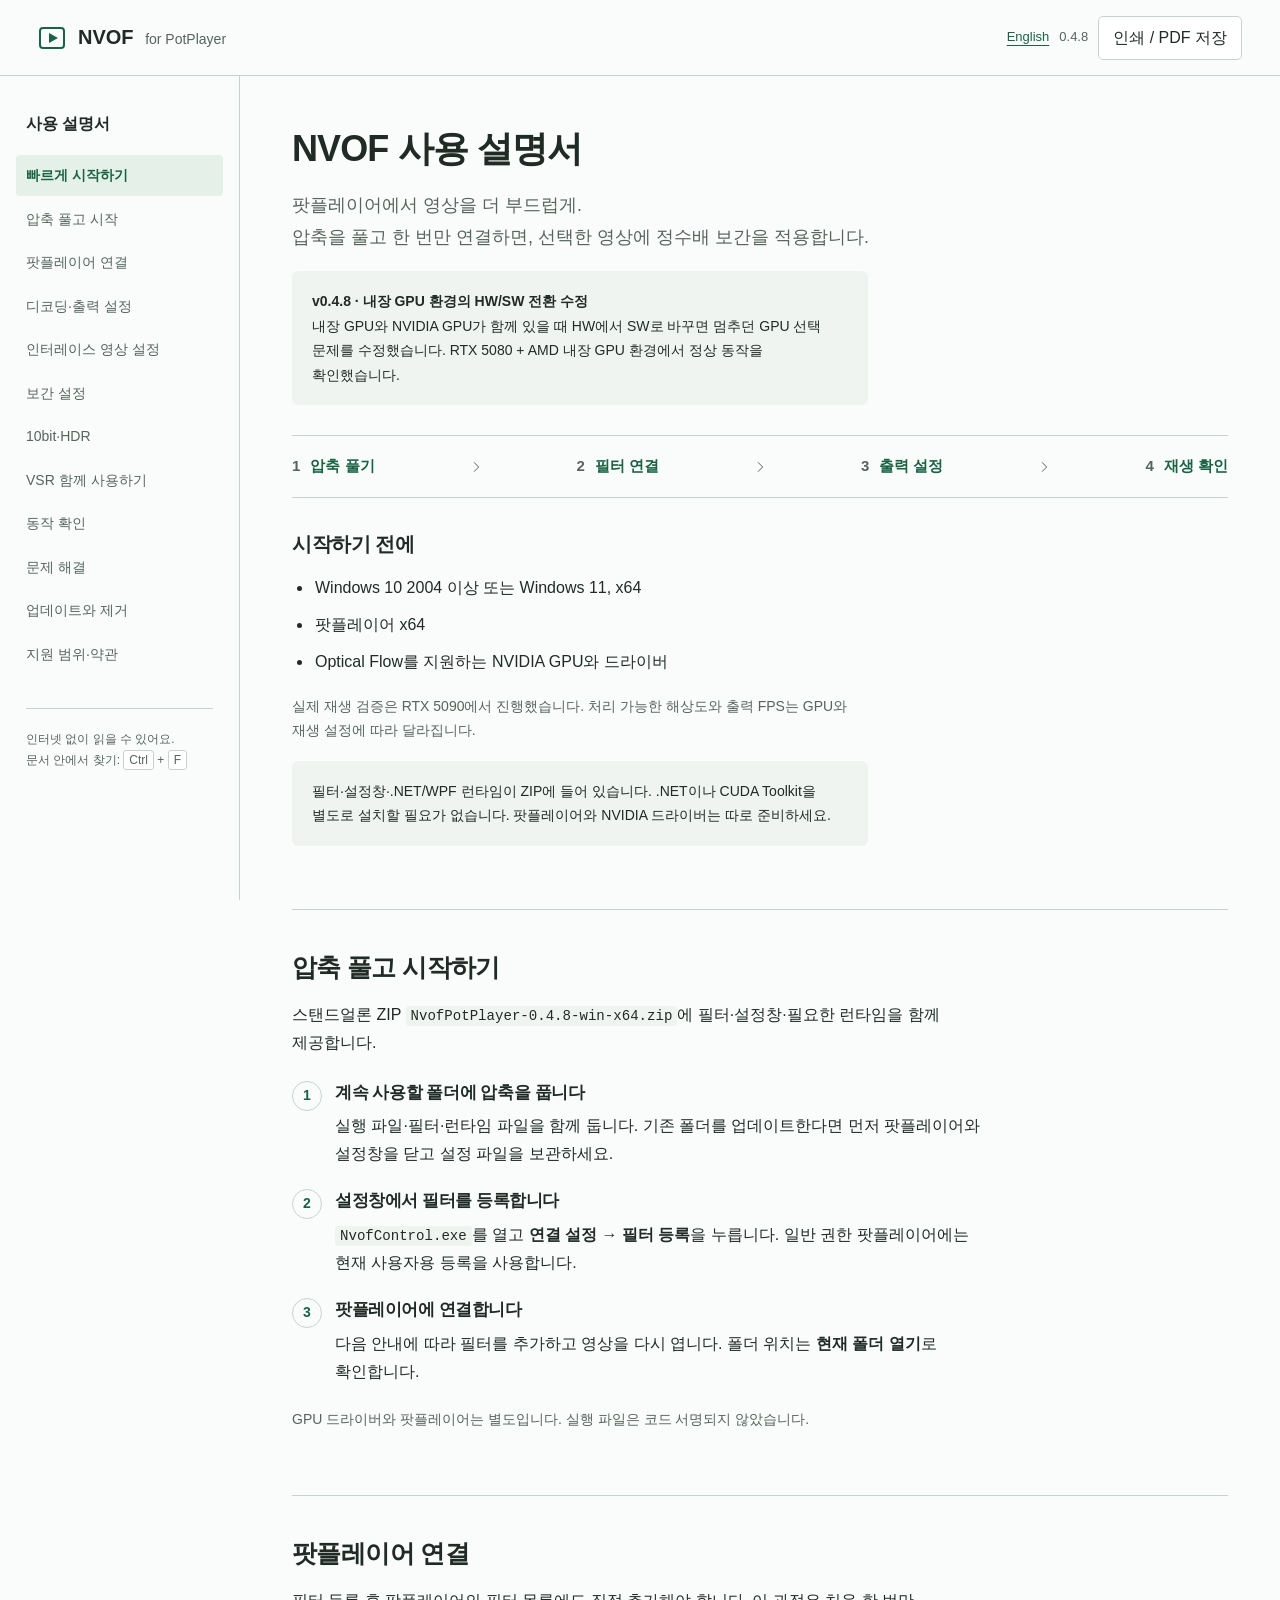
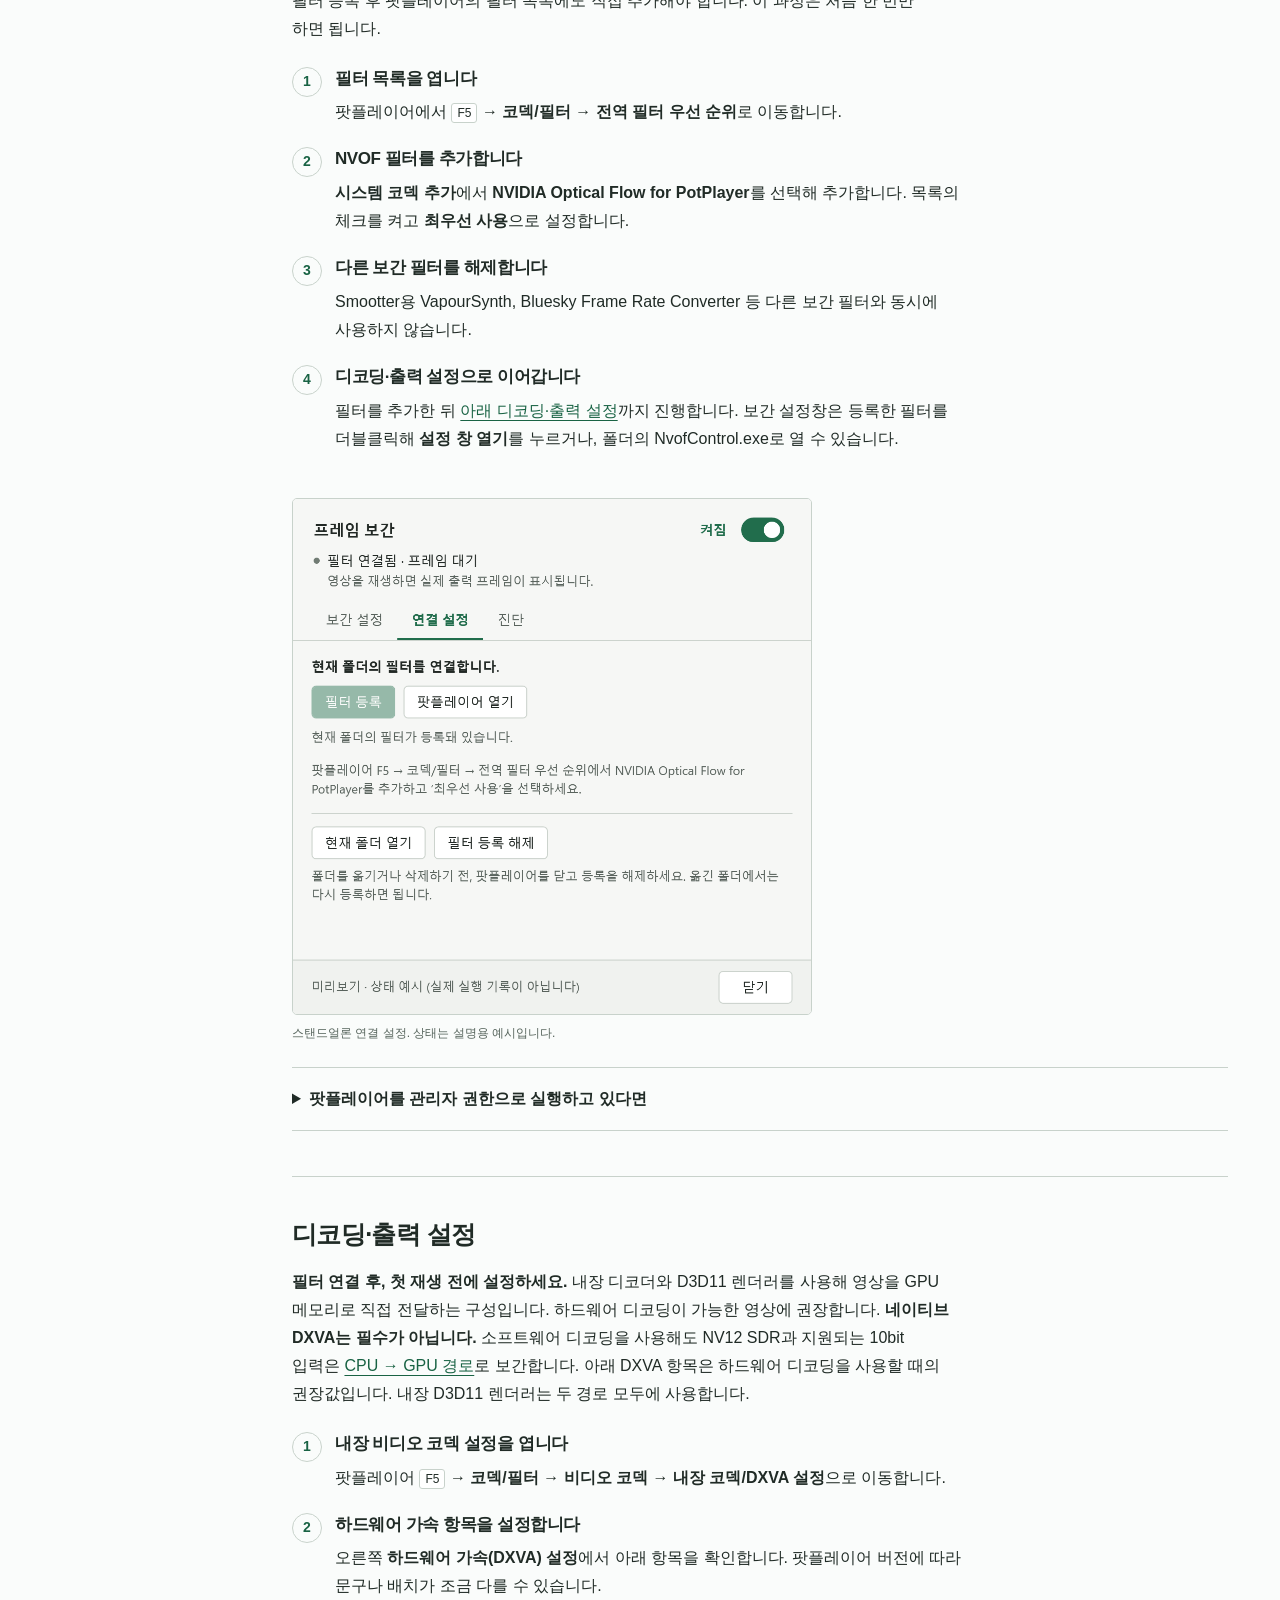
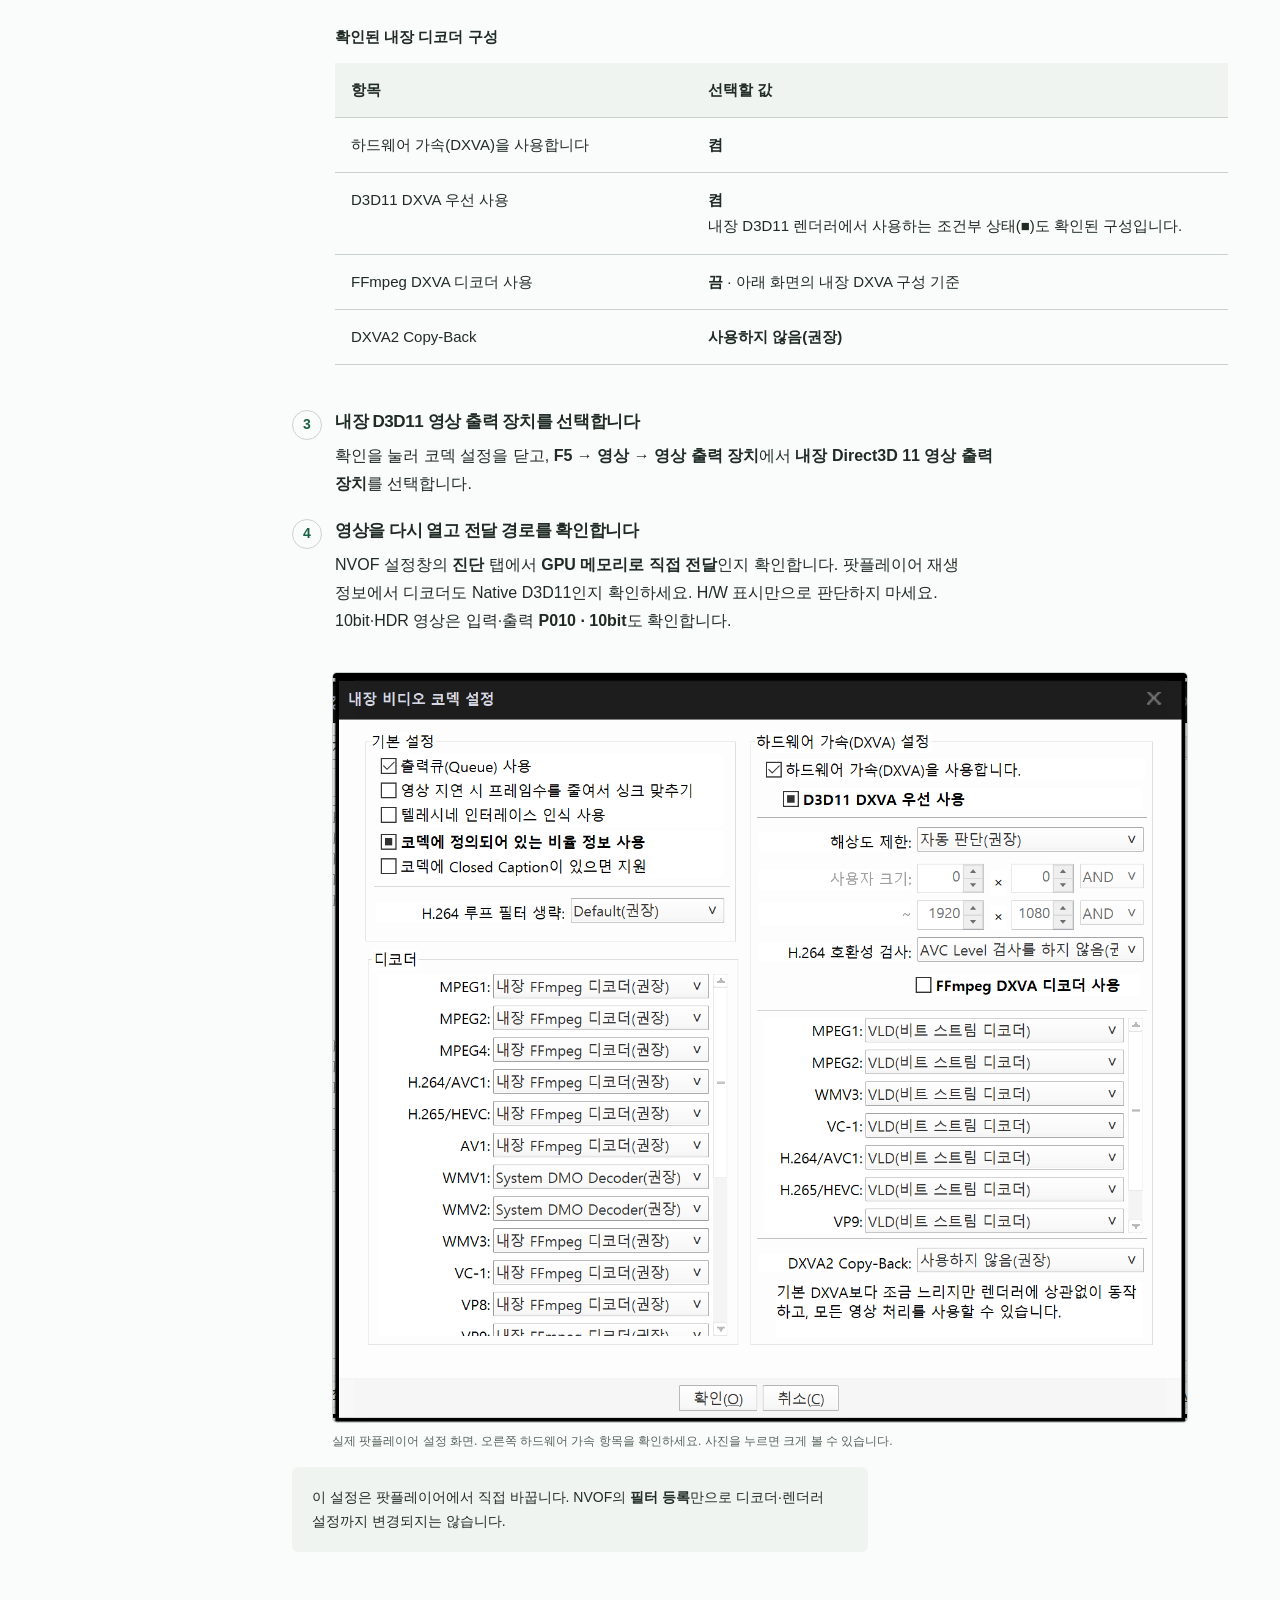
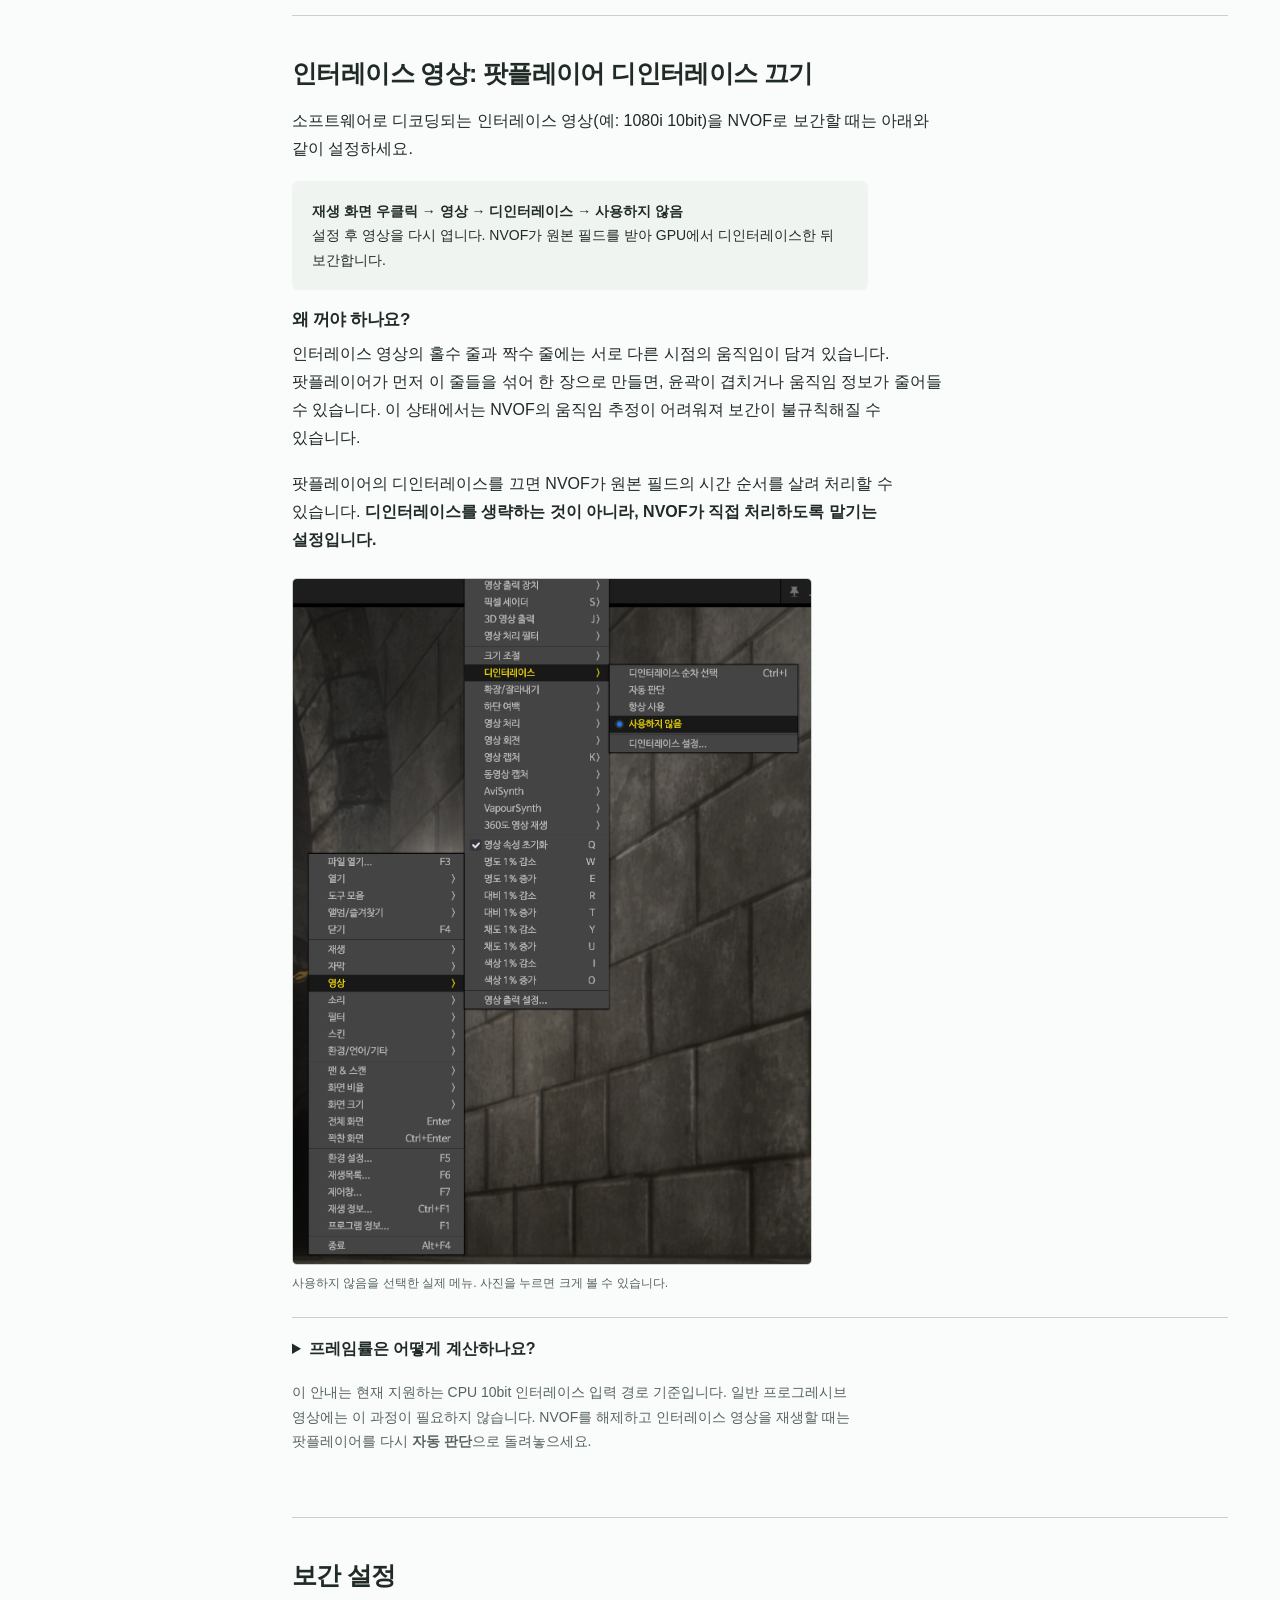
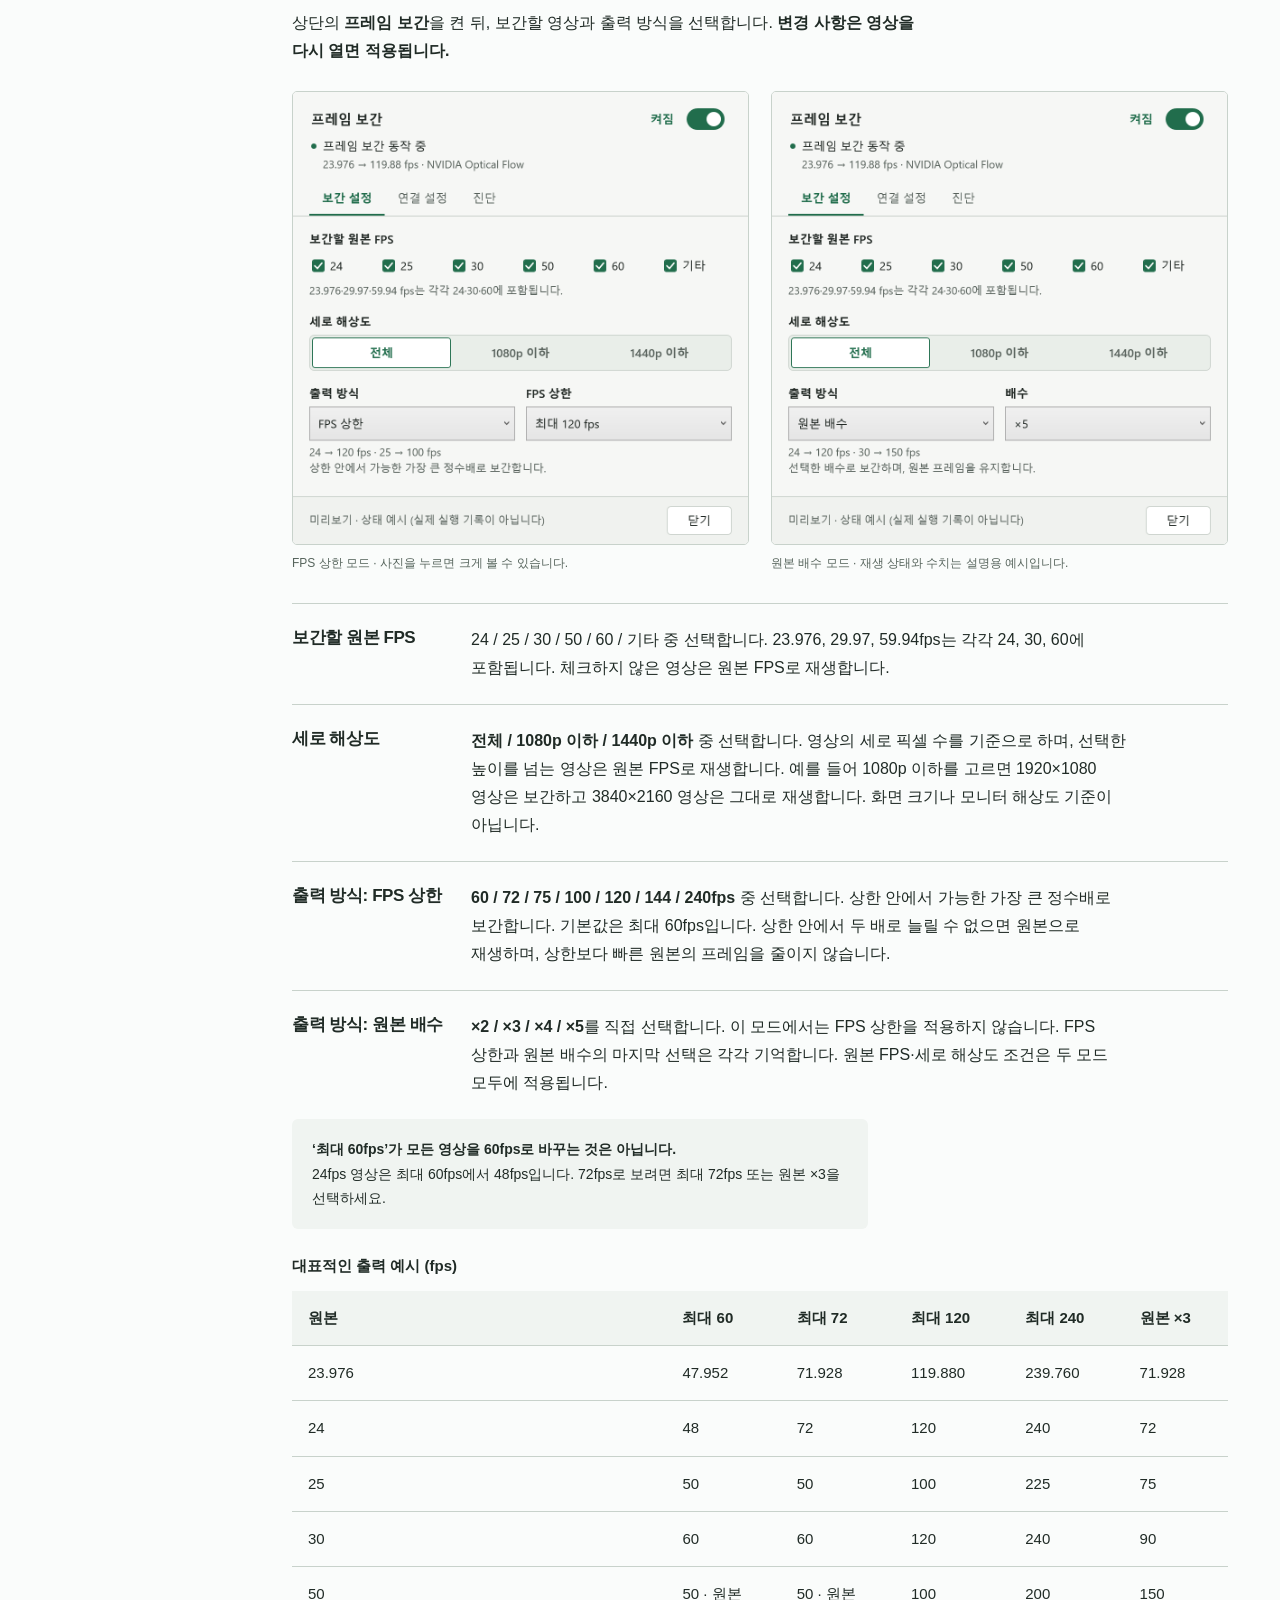
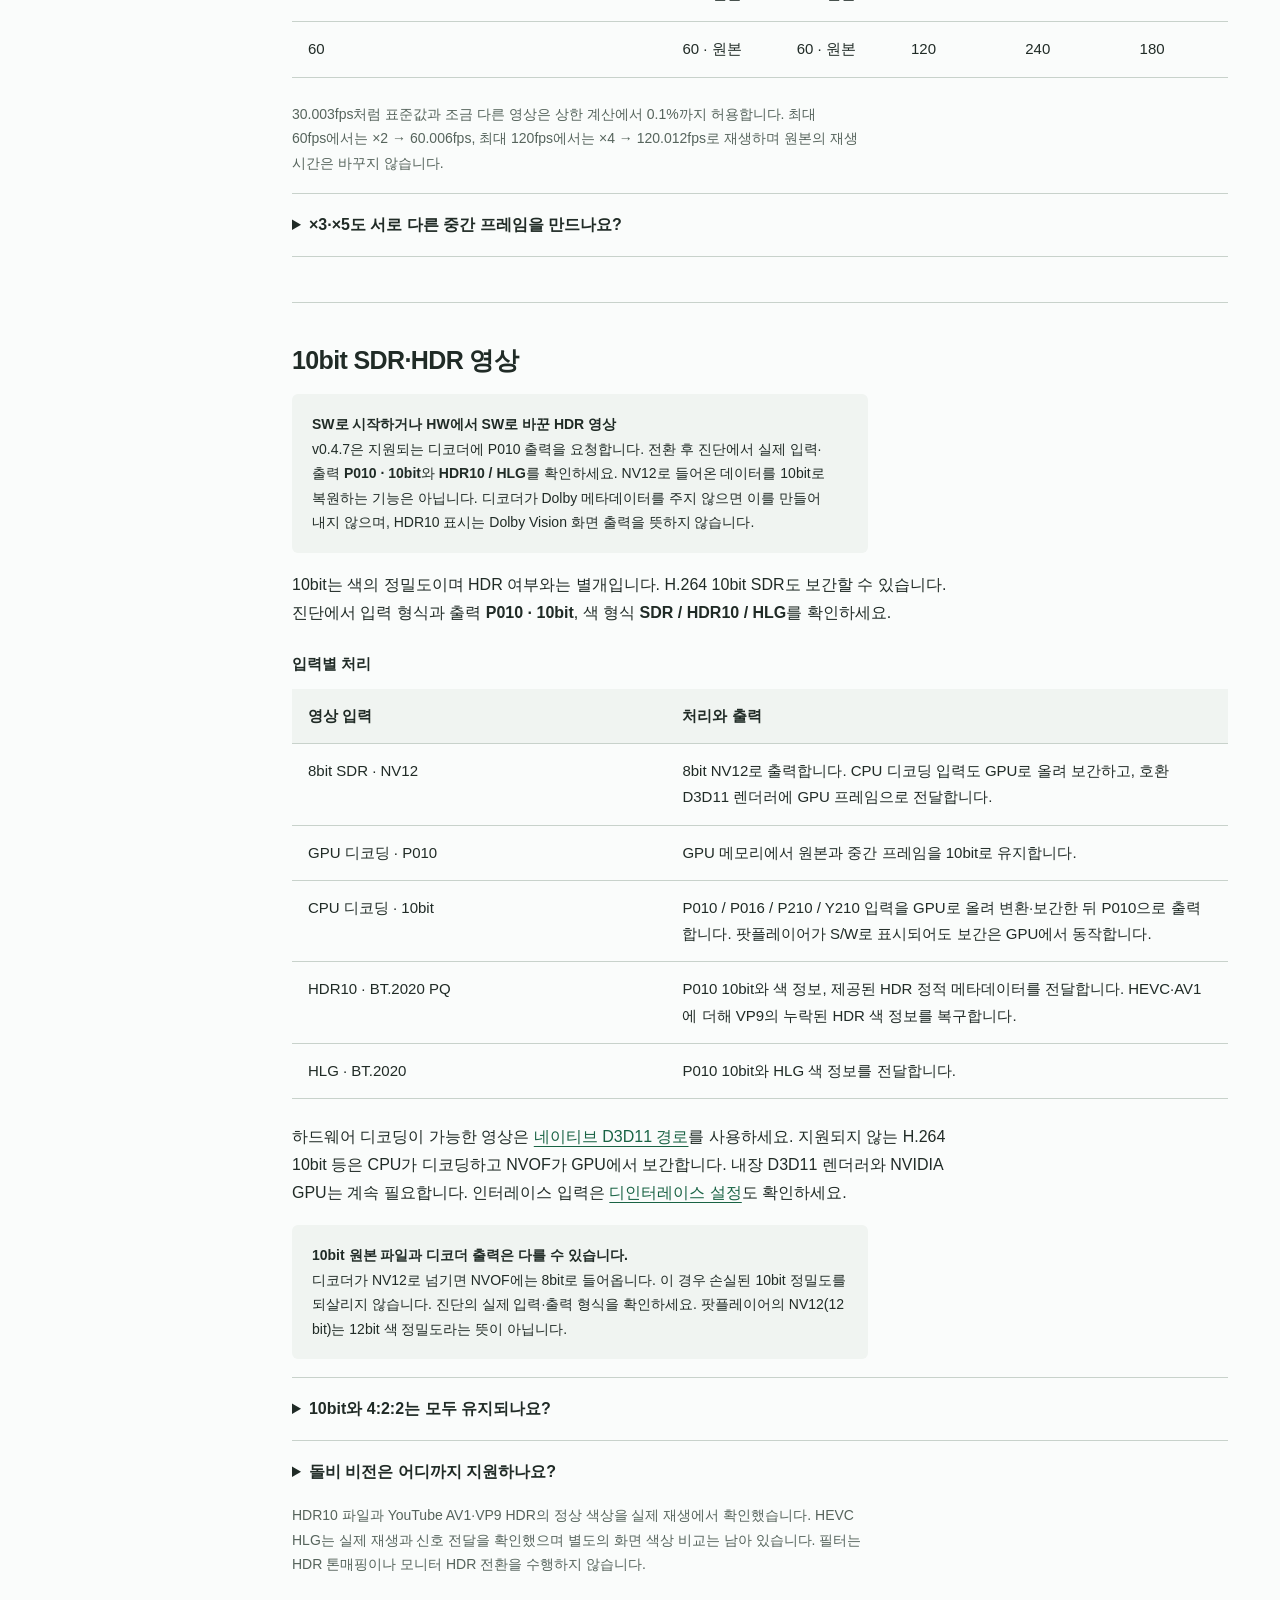
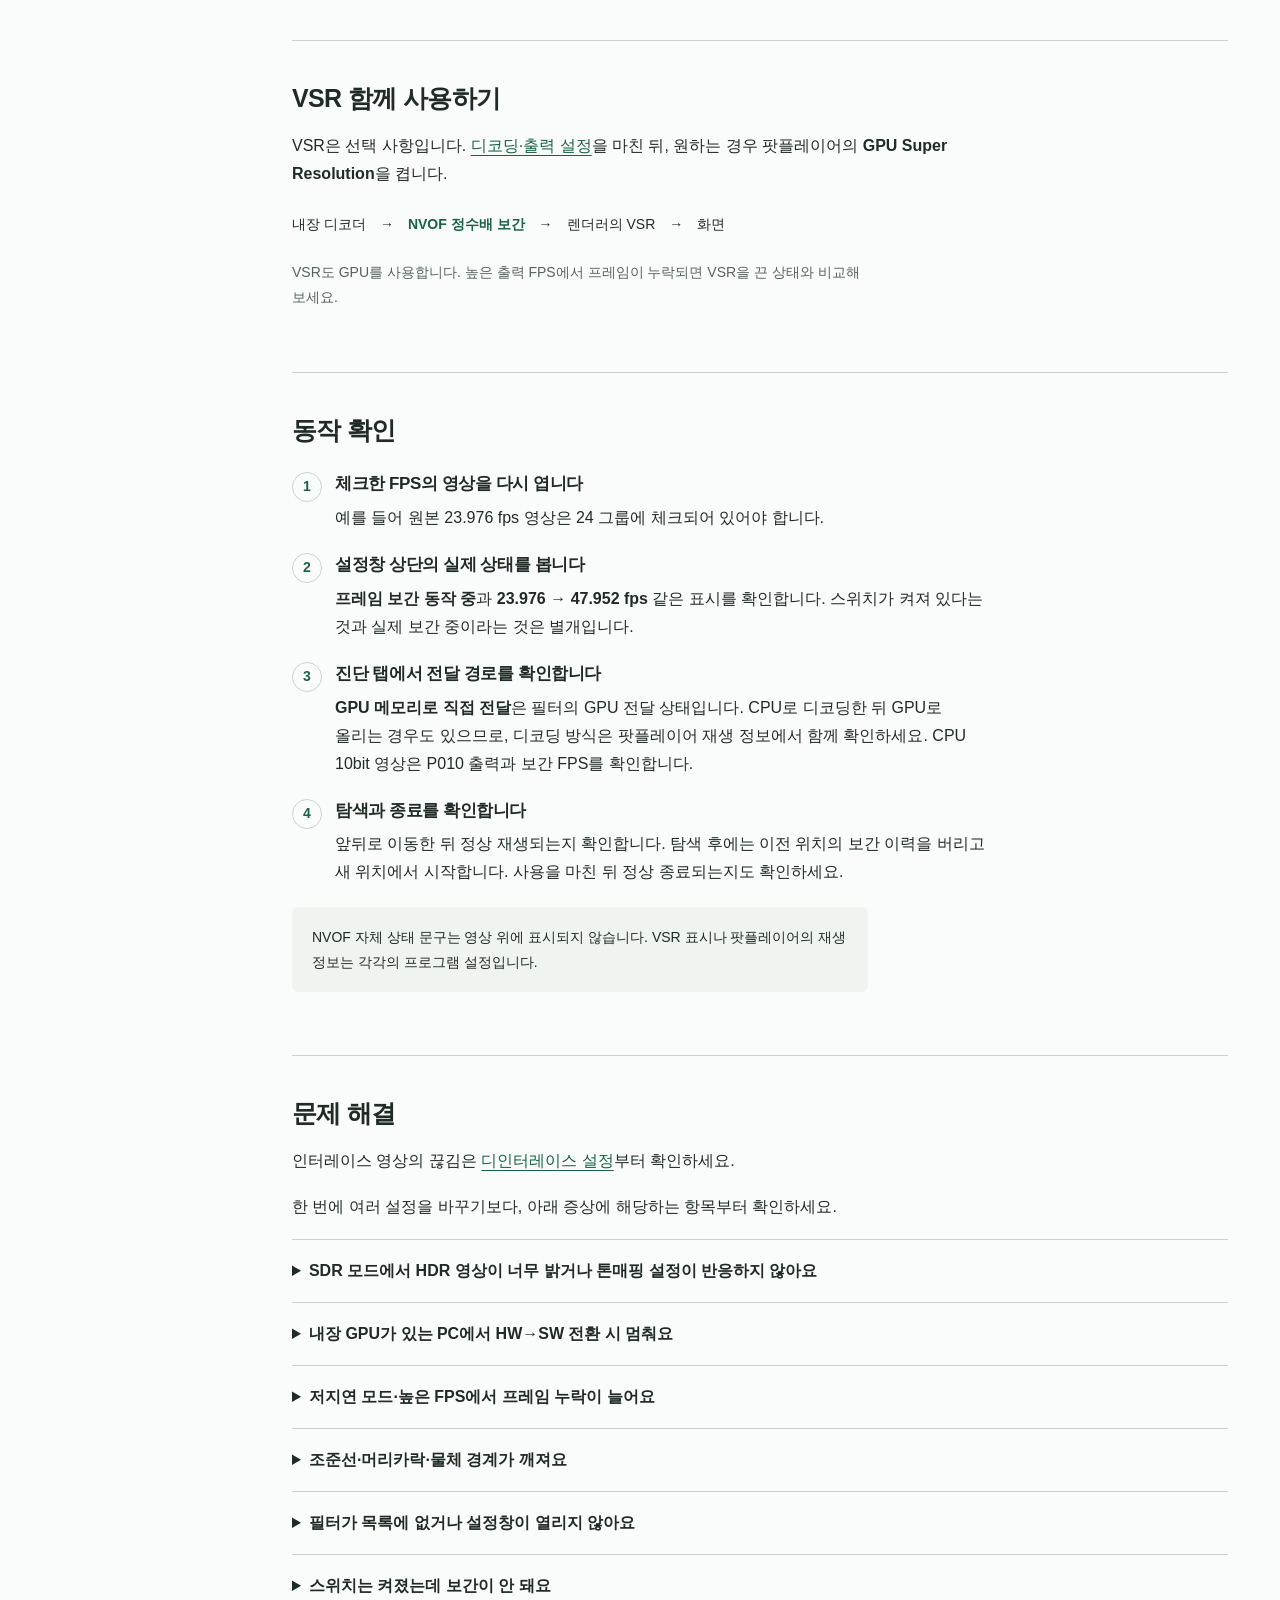
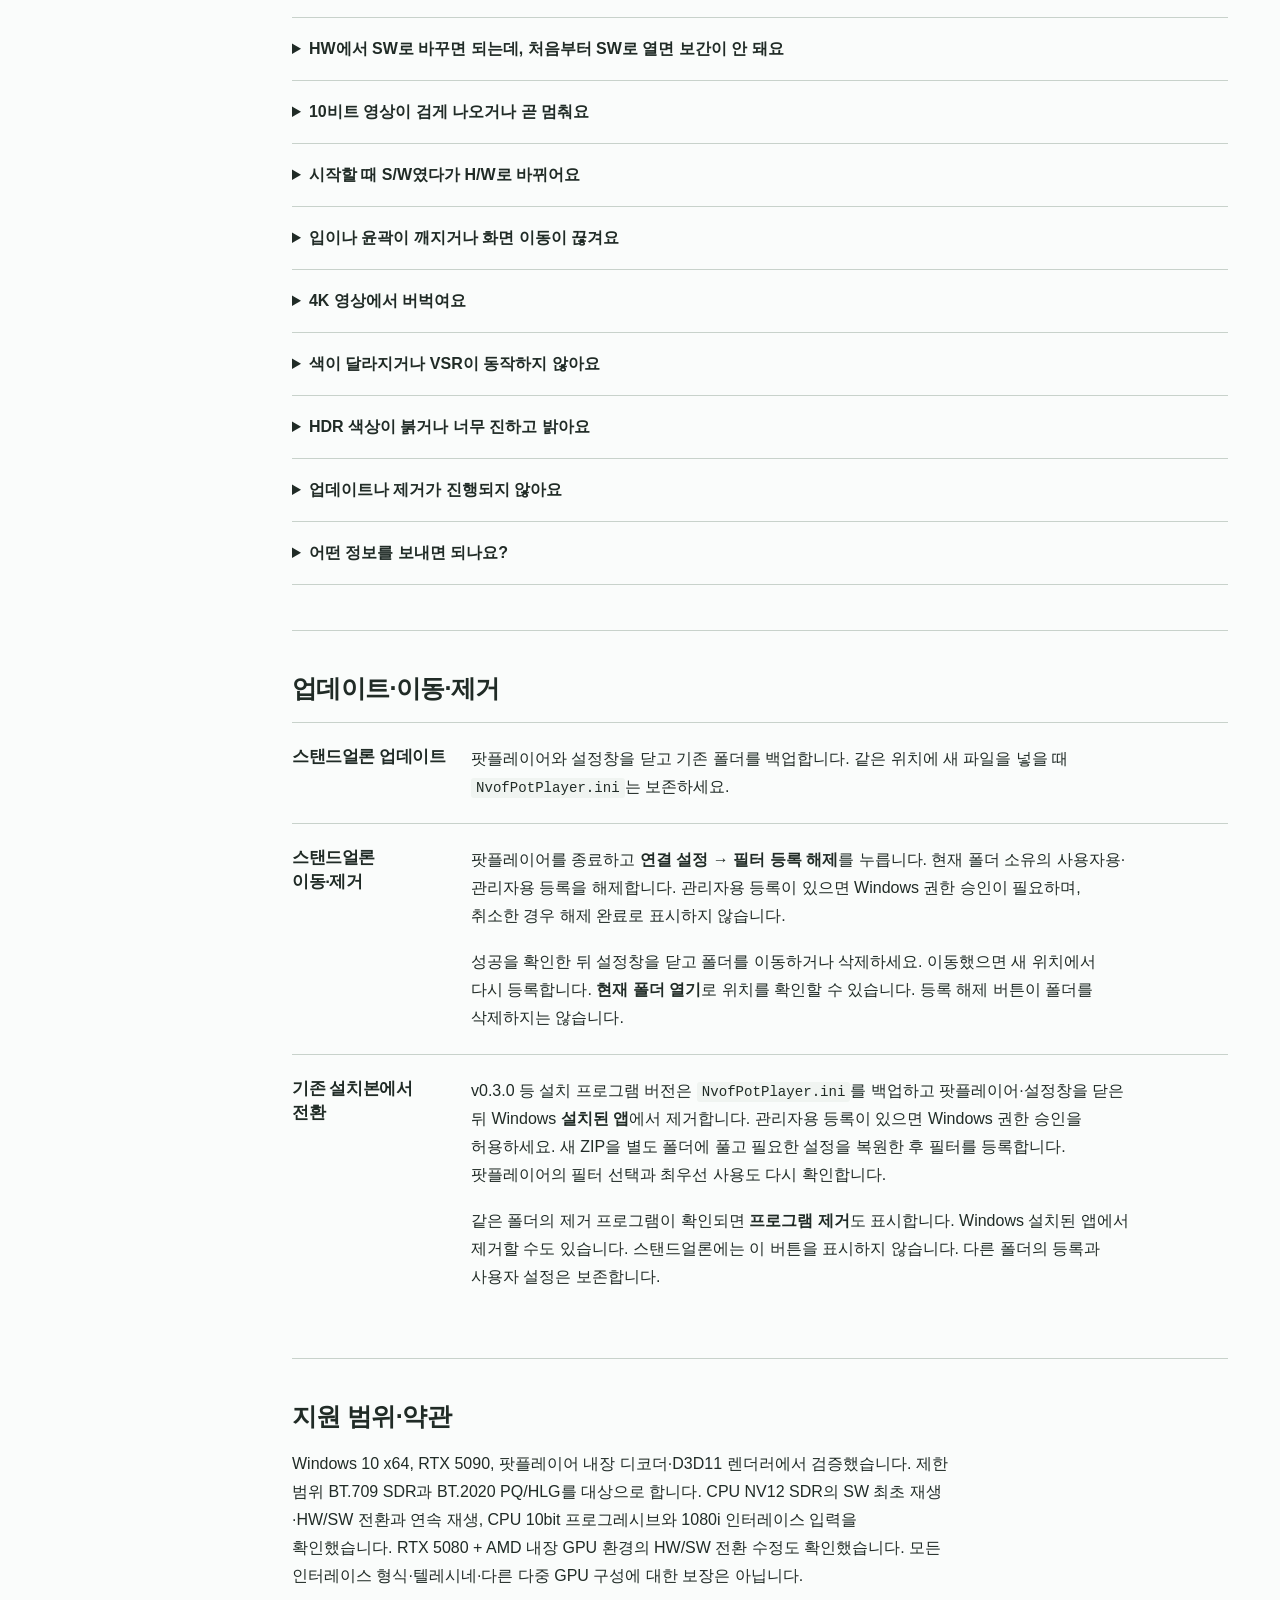
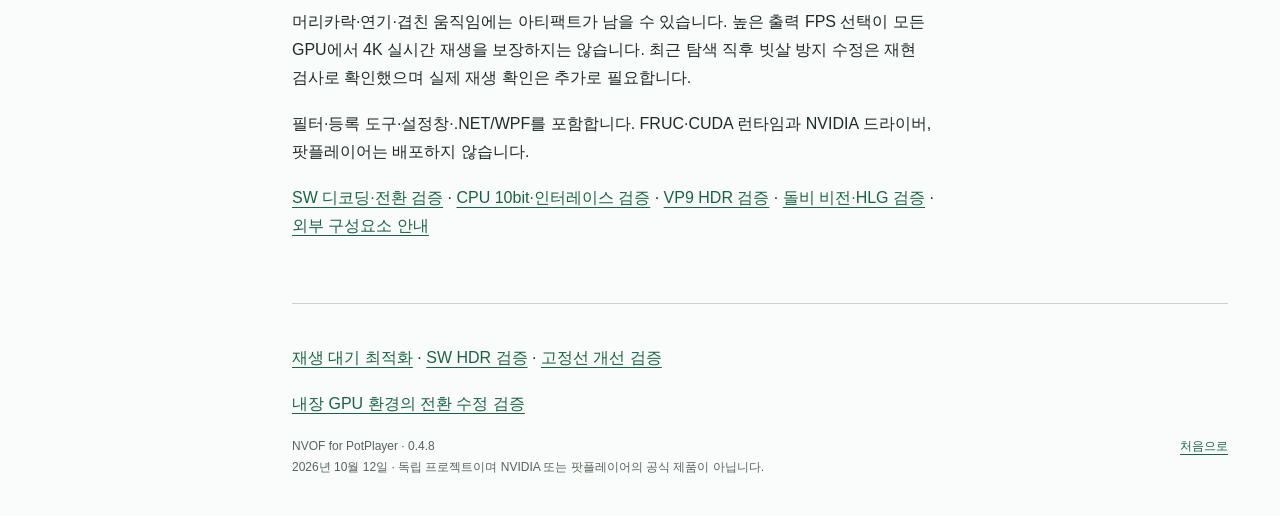
==== commit 47bb73b7: "Release v0.4.8 with hybrid GPU decoding-switch fix and bilingual guides" ====
--- a/docs/manual/index.html
+++ b/docs/manual/index.html
@@ -1,16 +1,16 @@
 <!doctype html>
 <html lang="ko"><head><meta charset="utf-8"><meta name="viewport" content="width=device-width,initial-scale=1"><meta name="color-scheme" content="light"><title>NVOF for PotPlayer · 사용 설명서</title><link rel="stylesheet" href="manual.css"><script src="manual.js" defer></script></head>
 <body><a class="skip" href="#main">본문으로 건너뛰기</a>
-<header class="top"><a class="brand" href="#start" aria-label="NVOF 사용 설명서 처음으로"><svg viewBox="0 0 28 28" width="28" height="28" aria-hidden="true"><rect x="2" y="4" width="24" height="20" rx="3" fill="none" stroke="currentColor" stroke-width="2"/><path d="M11 9 20 14 11 19Z" fill="currentColor"/></svg><span>NVOF <span class="brand-sub">for PotPlayer</span></span></a><div class="header-actions"><a class="language-link" href="en.html" lang="en" hreflang="en">English</a><span class="version">0.4.7</span><button type="button" id="print">인쇄 / PDF 저장</button><button type="button" id="menu" aria-controls="toc" aria-expanded="false">목차</button></div></header>
+<header class="top"><a class="brand" href="#start" aria-label="NVOF 사용 설명서 처음으로"><svg viewBox="0 0 28 28" width="28" height="28" aria-hidden="true"><rect x="2" y="4" width="24" height="20" rx="3" fill="none" stroke="currentColor" stroke-width="2"/><path d="M11 9 20 14 11 19Z" fill="currentColor"/></svg><span>NVOF <span class="brand-sub">for PotPlayer</span></span></a><div class="header-actions"><a class="language-link" href="en.html" lang="en" hreflang="en">English</a><span class="version">0.4.8</span><button type="button" id="print">인쇄 / PDF 저장</button><button type="button" id="menu" aria-controls="toc" aria-expanded="false">목차</button></div></header>
 <div class="layout"><nav id="toc" aria-label="사용 설명서 목차"><p class="nav-title">사용 설명서</p><a href="#start">빠르게 시작하기</a><a href="#install">압축 풀고 시작</a><a href="#connect">팟플레이어 연결</a><a href="#hardware">디코딩·출력 설정</a><a href="#deinterlace">인터레이스 영상 설정</a><a href="#settings">보간 설정</a><a href="#tenbit">10bit·HDR</a><a href="#vsr">VSR 함께 사용하기</a><a href="#check">동작 확인</a><a href="#troubleshoot">문제 해결</a><a href="#update">업데이트와 제거</a><a href="#scope">지원 범위·약관</a><div class="nav-note">인터넷 없이 읽을 수 있어요.<br>문서 안에서 찾기: <kbd>Ctrl</kbd> + <kbd>F</kbd></div></nav>
 <main id="main"><section id="start" class="intro"><h1>NVOF 사용 설명서</h1><p class="lead">팟플레이어에서 영상을 더 부드럽게.<br>압축을 풀고 한 번만 연결하면, 선택한 영상에 정수배 보간을 적용합니다.</p>
-<p class="note"><strong>v0.4.7 · 재생 대기·SW HDR·고정선 개선</strong><br>HW 디코더와 렌더러 사이의 GPU 대기를 줄이고, SW HDR 시작과 HW↔SW 전환 후 실제 10bit 연결을 개선했습니다. 고정된 가는 조준선의 갈라짐도 줄였습니다.</p>
+<p class="note"><strong>v0.4.8 · 내장 GPU 환경의 HW/SW 전환 수정</strong><br>내장 GPU와 NVIDIA GPU가 함께 있을 때 HW에서 SW로 바꾸면 멈추던 GPU 선택 문제를 수정했습니다. RTX 5080 + AMD 내장 GPU 환경에서 정상 동작을 확인했습니다.</p>
 <div class="quick-path" aria-label="처음 사용할 때의 순서"><a href="#install"><span>1</span>압축 풀기</a><svg aria-hidden="true" viewBox="0 0 24 24"><path d="m9 5 7 7-7 7"/></svg><a href="#connect"><span>2</span>필터 연결</a><svg aria-hidden="true" viewBox="0 0 24 24"><path d="m9 5 7 7-7 7"/></svg><a href="#hardware"><span>3</span>출력 설정</a><svg aria-hidden="true" viewBox="0 0 24 24"><path d="m9 5 7 7-7 7"/></svg><a href="#check"><span>4</span>재생 확인</a></div>
 <h2>시작하기 전에</h2>
 <ul class="checklist"><li>Windows 10 2004 이상 또는 Windows 11, x64</li><li>팟플레이어 x64</li><li>Optical Flow를 지원하는 NVIDIA GPU와 드라이버</li></ul>
 <p class="muted">실제 재생 검증은 RTX 5090에서 진행했습니다. 처리 가능한 해상도와 출력 FPS는 GPU와 재생 설정에 따라 달라집니다.</p>
 <p class="note">필터·설정창·.NET/WPF 런타임이 ZIP에 들어 있습니다. .NET이나 CUDA Toolkit을 별도로 설치할 필요가 없습니다. 팟플레이어와 NVIDIA 드라이버는 따로 준비하세요.</p></section>
-<section id="install"><h2>압축 풀고 시작하기</h2><p>스탠드얼론 ZIP <code>NvofPotPlayer-0.4.7-win-x64.zip</code>에 필터·설정창·필요한 런타임을 함께 제공합니다.</p><ol class="steps"><li><h3>계속 사용할 폴더에 압축을 풉니다</h3><p>실행 파일·필터·런타임 파일을 함께 둡니다. 기존 폴더를 업데이트한다면 먼저 팟플레이어와 설정창을 닫고 설정 파일을 보관하세요.</p></li><li><h3>설정창에서 필터를 등록합니다</h3><p><code>NvofControl.exe</code>를 열고 <strong>연결 설정 → 필터 등록</strong>을 누릅니다. 일반 권한 팟플레이어에는 현재 사용자용 등록을 사용합니다.</p></li><li><h3>팟플레이어에 연결합니다</h3><p>다음 안내에 따라 필터를 추가하고 영상을 다시 엽니다. 폴더 위치는 <strong>현재 폴더 열기</strong>로 확인합니다.</p></li></ol><p class="muted">GPU 드라이버와 팟플레이어는 별도입니다. 실행 파일은 코드 서명되지 않았습니다.</p></section>
+<section id="install"><h2>압축 풀고 시작하기</h2><p>스탠드얼론 ZIP <code>NvofPotPlayer-0.4.8-win-x64.zip</code>에 필터·설정창·필요한 런타임을 함께 제공합니다.</p><ol class="steps"><li><h3>계속 사용할 폴더에 압축을 풉니다</h3><p>실행 파일·필터·런타임 파일을 함께 둡니다. 기존 폴더를 업데이트한다면 먼저 팟플레이어와 설정창을 닫고 설정 파일을 보관하세요.</p></li><li><h3>설정창에서 필터를 등록합니다</h3><p><code>NvofControl.exe</code>를 열고 <strong>연결 설정 → 필터 등록</strong>을 누릅니다. 일반 권한 팟플레이어에는 현재 사용자용 등록을 사용합니다.</p></li><li><h3>팟플레이어에 연결합니다</h3><p>다음 안내에 따라 필터를 추가하고 영상을 다시 엽니다. 폴더 위치는 <strong>현재 폴더 열기</strong>로 확인합니다.</p></li></ol><p class="muted">GPU 드라이버와 팟플레이어는 별도입니다. 실행 파일은 코드 서명되지 않았습니다.</p></section>
 <section id="connect"><h2>팟플레이어 연결</h2><p>필터 등록 후 팟플레이어의 필터 목록에도 직접 추가해야 합니다. 이 과정은 처음 한 번만 하면 됩니다.</p><ol class="steps"><li><h3>필터 목록을 엽니다</h3><p>팟플레이어에서 <kbd>F5</kbd> → <strong>코덱/필터</strong> → <strong>전역 필터 우선 순위</strong>로 이동합니다.</p></li><li><h3>NVOF 필터를 추가합니다</h3><p><strong>시스템 코덱 추가</strong>에서 <strong>NVIDIA Optical Flow for PotPlayer</strong>를 선택해 추가합니다. 목록의 체크를 켜고 <strong>최우선 사용</strong>으로 설정합니다.</p></li><li><h3>다른 보간 필터를 해제합니다</h3><p>Smootter용 VapourSynth, Bluesky Frame Rate Converter 등 다른 보간 필터와 동시에 사용하지 않습니다.</p></li><li><h3>디코딩·출력 설정으로 이어갑니다</h3><p>필터를 추가한 뒤 <a href="#hardware">아래 디코딩·출력 설정</a>까지 진행합니다. 보간 설정창은 등록한 필터를 더블클릭해 <strong>설정 창 열기</strong>를 누르거나, 폴더의 NvofControl.exe로 열 수 있습니다.</p></li></ol><figure class="options-figure"><a href="images/connection.png"><img src="images/connection.png" alt="연결 설정의 필터 등록, 팟플레이어 열기, 현재 폴더 열기, 필터 등록 해제 버튼" width="1008" height="1002" loading="lazy"></a><figcaption>스탠드얼론 연결 설정. 상태는 설명용 예시입니다.</figcaption></figure><details><summary>팟플레이어를 관리자 권한으로 실행하고 있다면</summary><p>일반 권한으로 실행하는 구성이 가장 간단합니다. 관리자 실행이 필요하다면 NVOF의 <strong>연결 설정</strong> 탭에서 관리자용 등록을 진행합니다. 이때만 Windows 권한 승인이 필요합니다. 관리자용 등록은 연결 설정의 필터 등록 해제에서 Windows 권한 승인을 받아 해제합니다.</p></details></section>
 <section id="hardware"><h2>디코딩·출력 설정</h2>
 <p><strong>필터 연결 후, 첫 재생 전에 설정하세요.</strong> 내장 디코더와 D3D11 렌더러를 사용해 영상을 GPU 메모리로 직접 전달하는 구성입니다. 하드웨어 디코딩이 가능한 영상에 권장합니다. <strong>네이티브 DXVA는 필수가 아닙니다.</strong> 소프트웨어 디코딩을 사용해도 NV12 SDR과 지원되는 10bit 입력은 <a href="#tenbit">CPU → GPU 경로</a>로 보간합니다. 아래 DXVA 항목은 하드웨어 디코딩을 사용할 때의 권장값입니다. 내장 D3D11 렌더러는 두 경로 모두에 사용합니다.</p>
@@ -85,16 +85,17 @@
 <ol><li><strong>환경 설정 → 영상 → D3D11 HDR 출력을 H/W로 처리</strong>를 끕니다.</li><li><strong>영상 → 픽셀 셰이더 → HDR SMPTE ST 2084 자동 보정</strong>을 켭니다.</li><li>톤매핑은 <strong>Auto(권장)</strong>, SDR 모니터 휘도는 <strong>125 nits</strong>에서 시작해 같은 장면을 비교합니다. ST 2086 보정은 이 확인에 필요하지 않았습니다.</li></ol>
 <p>로컬 Dune 비교에서는 NVOF를 제외해도 밝은 부분이 뭉개졌고, HW/SW 디코딩을 바꾸거나 톤매핑 종류·SDR 휘도를 조절해도 차이가 없었습니다. HDR H/W 출력 옵션을 끄자 설정이 반응했으며, Auto·125 nits 그대로 밝은 부분의 디테일이 돌아왔다고 사용자가 확인했습니다.</p>
 <p><strong>HDR H/W 출력과 HW 디코딩은 별개입니다.</strong> 이 출력 옵션을 꺼도 HW 디코딩과 GPU 보간을 사용할 수 있습니다. 125 nits는 비교 시작값이며 모니터의 실측 밝기를 뜻하지 않습니다. 이 안내는 SDR 감상용으로, 실제 HDR 화면 출력에 일괄 적용하지 마세요.</p></details>
+<details id="hybrid-gpu"><summary>내장 GPU가 있는 PC에서 HW→SW 전환 시 멈춰요</summary><p>v0.4.8은 렌더러가 전달한 GPU 번호를 검증하고, 전환 전에 사용하던 NVIDIA GPU를 유지합니다. SW로 처음 시작할 때도 잘못된 GPU 번호를 그대로 사용하지 않습니다. 내장 GPU를 끄거나 기존 GPU 설정을 바꾸지 않아도 됩니다.</p><ol><li>팟플레이어와 NVOF 설정창을 닫고 설치 폴더를 백업합니다.</li><li>v0.4.8로 교체하되 기존 <code>NvofPotPlayer.ini</code>를 보존합니다.</li><li>같은 영상을 다시 열고 HW↔SW 전환과 SW 최초 재생을 확인합니다.</li></ol><p>RTX 5080 + AMD 내장 GPU 구성에서 수정본의 정상 동작을 확인했습니다. 다른 다중 GPU 구성까지 모두 검증한 것은 아닙니다. 계속 멈추면 GPU 구성, 전환 순서와 NVOF 진단 로그를 확인하세요.</p></details>
 <details><summary>저지연 모드·높은 FPS에서 프레임 누락이 늘어요</summary><p>v0.4.7은 GPU 공유 잠금과 완료 대기, 출력 버퍼를 개선했습니다. RTX 5090의 HW·240fps·저지연 모드 켜기 조건에서 영상 창을 선택한 상태의 안정성을 확인했습니다. 저지연 모드를 끄는 것을 필수로 요구하지 않습니다.</p><p>NVIDIA 제어판의 팟플레이어 프로그램 설정에서 최대 프레임 속도와 백그라운드 최대 프레임 속도가 출력을 제한하는지 확인하세요. 다른 창을 선택한 상태는 별도로 비교합니다. 165Hz 화면에 240fps를 보내도 240개의 서로 다른 프레임을 모두 표시할 수는 없습니다. 주사율 안의 출력에서도 누락이 늘어나는지, 탐색 직후인지 연속 재생 중인지 구분하세요. 모든 GPU의 4K·240fps를 보장하지 않습니다.</p></details><details><summary>조준선·머리카락·물체 경계가 깨져요</summary><p>v0.4.7은 고정된 가는 가로·세로 선을 보호해 조준선 갈라짐을 줄였습니다. 모든 선이나 움직이는 물체를 구분하는 기능은 아닙니다. 루팡 총 주변처럼 물체가 배경을 가리는 경계의 깨짐은 아직 남아 있습니다. 전체 화면을 흐리거나 원본 프레임으로 고정하는 방식은 적용하지 않았습니다.</p></details><details><summary>필터가 목록에 없거나 설정창이 열리지 않아요</summary><ol><li>팟플레이어 x64인지 확인합니다.</li><li>NVOF 연결 설정에서 현재 폴더의 필터를 등록합니다.</li><li>팟플레이어를 완전히 종료했다가 다시 실행합니다.</li><li>팟플레이어가 관리자 권한이라면 관리자용 등록이 필요합니다.</li></ol></details>
 <details><summary>스위치는 켜졌는데 보간이 안 돼요</summary><p>팟플레이어의 필터 체크·최우선 사용, 원본 FPS 체크, 세로 해상도 조건을 확인한 뒤 영상을 다시 엽니다. FPS 상한 안에서 배수가 1이면 원본으로 재생합니다. 진단 탭에 원본 통과 이유가 있으면 먼저 그 내용을 확인하세요. <a href="#hardware">디코딩·출력 설정</a>도 확인하세요. 10bit 영상은 출력이 P010인지 확인하세요. 소프트웨어 디코딩도 지원하며 내장 D3D11 렌더러가 필요합니다.</p></details>
-<details><summary>HW에서 SW로 바꾸면 되는데, 처음부터 SW로 열면 보간이 안 돼요</summary><p>v0.4.6에서 SW 최초 연결 시 GPU 출력 준비가 늦어 필터가 연결되지 않던 문제를 수정했습니다. HW/SW 전환 멈춤 수정도 포함합니다.</p><ol><li>팟플레이어와 NVOF 설정창을 완전히 종료하고 v0.4.7으로 업데이트합니다. 기존 <code>NvofPotPlayer.ini</code>는 보존하세요.</li><li>내장 D3D11 렌더러를 선택하고, HW 가속을 끈 상태에서 영상을 다시 엽니다. HW를 먼저 켤 필요는 없습니다.</li><li>재생 중 필터 목록에 NVOF가 있는지, 설정창에 보간 동작과 출력 FPS가 표시되는지 확인합니다.</li></ol><p>S/W는 CPU 디코딩 표시입니다. GPU에서 보간해도 S/W로 표시될 수 있습니다.</p></details>
-<details><summary>10비트 영상이 검게 나오거나 곧 멈춰요</summary><p>v0.4.7로 업데이트한 뒤 팟플레이어를 완전히 종료했다가 다시 여세요. 내장 디코더·내장 D3D11 렌더러를 사용하는지 확인합니다. 진단에서 10bit 입력·출력이 P010인지도 확인하세요. 계속 발생하면 8비트 SDR 영상도 비교한 뒤 GPU·드라이버 버전, 진단 내용과 재현 순서를 알려주세요.</p></details>
+<details><summary>HW에서 SW로 바꾸면 되는데, 처음부터 SW로 열면 보간이 안 돼요</summary><p>v0.4.6에서 SW 최초 연결 시 GPU 출력 준비가 늦어 필터가 연결되지 않던 문제를 수정했습니다. HW/SW 전환 멈춤 수정도 포함합니다.</p><ol><li>팟플레이어와 NVOF 설정창을 완전히 종료하고 v0.4.8으로 업데이트합니다. 기존 <code>NvofPotPlayer.ini</code>는 보존하세요.</li><li>내장 D3D11 렌더러를 선택하고, HW 가속을 끈 상태에서 영상을 다시 엽니다. HW를 먼저 켤 필요는 없습니다.</li><li>재생 중 필터 목록에 NVOF가 있는지, 설정창에 보간 동작과 출력 FPS가 표시되는지 확인합니다.</li></ol><p>S/W는 CPU 디코딩 표시입니다. GPU에서 보간해도 S/W로 표시될 수 있습니다.</p></details>
+<details><summary>10비트 영상이 검게 나오거나 곧 멈춰요</summary><p>v0.4.8로 업데이트한 뒤 팟플레이어를 완전히 종료했다가 다시 여세요. 내장 디코더·내장 D3D11 렌더러를 사용하는지 확인합니다. 진단에서 10bit 입력·출력이 P010인지도 확인하세요. 계속 발생하면 8비트 SDR 영상도 비교한 뒤 GPU·드라이버 버전, 진단 내용과 재현 순서를 알려주세요.</p></details>
 <details><summary>시작할 때 S/W였다가 H/W로 바뀌어요</summary><p>그래프 연결과 초기화 중 표시가 달라질 수 있습니다. 재생이 안정된 뒤 진단의 전달 경로와 출력 FPS로 확인합니다. 초기 표시만으로 전체 재생이 소프트웨어 처리된다고 판단하지 마세요.</p></details>
 <details><summary>입이나 윤곽이 깨지거나 화면 이동이 끊겨요</summary><p>다른 보간 필터를 모두 끄고 같은 장면을 비교합니다. NVOF를 끈 원본과 켠 보간 결과를 각각 영상을 다시 열어 비교하세요. 출력 배수를 낮추거나 FPS 상한을 바꿔 비교할 수 있습니다. 재현되는 시간, 원본 FPS·해상도, GPU/드라이버, VSR 사용 여부를 기록하면 원인을 좁히기 쉽습니다.</p></details>
 <details><summary>4K 영상에서 버벅여요</summary><p>탐색·일시정지 직후의 드랍인지, 아무 조작 없이 연속 재생할 때도 드랍이 늘어나는지 구분해 주세요. 설정창의 출력 FPS는 목표이며 실제 화면 표시를 보장하는 수치가 아닙니다. 디코딩·보간·렌더러·VSR 부하를 함께 확인하세요. 팟플레이어 재생 정보(Tab)의 실제 FPS와 프레임 누락을 확인합니다. 출력 배수를 낮추거나 VSR을 잠시 끄고 비교해 보세요. 4K 영상을 보간에서 제외하려면 세로 해상도를 1080p 이하 또는 1440p 이하로 설정합니다.</p></details>
 <details><summary>색이 달라지거나 VSR이 동작하지 않아요</summary><p>내장 D3D11 렌더러와 기존 색 범위 설정을 확인합니다. NVOF 필터를 해제한 뒤 같은 영상·같은 장면을 비교해 주세요. HEVC·AV1에 더해 일부 YouTube VP9 HDR 영상의 누락된 색 정보 전달을 수정했습니다. 진단에서 P010 · 10bit와 HDR10 또는 HLG를 확인하세요. 필터의 색 형식 표시와 실제 HDR 화면 출력은 구분해서 확인하세요.</p></details>
-<details><summary>HDR 색상이 붉거나 너무 진하고 밝아요</summary><p>같은 장면에서 Windows HDR 상태, 팟플레이어의 HDR 출력·톤매핑, 모니터의 HDR/SDR 화면 모드와 색온도·채도를 함께 확인하세요. SDR 화면에서 HDR 영상을 볼 때의 ST 2084 보정은 HDR→SDR 표시 설정이며, 필터의 10bit 유지와는 별개입니다. 설정은 하나씩 바꾸어 비교하고 원래 값을 기록하세요.</p><ol><li>창 모드와 전체화면에서 재생 정보(<kbd>Tab</kbd>)를 비교합니다.</li><li>전역 필터 우선순위에서 NVOF를 사용하지 않도록 하고 영상을 다시 엽니다. 보간 스위치만 끄면 필터가 남을 수 있습니다.</li><li>필터를 제외해도 같다면 플레이어·드라이버·모니터의 표시 설정을 먼저 비교합니다. 로컬 SDR 감상의 과밝기 증상은 <a href="#hdr-sdr">HDR 출력 설정</a>으로 해결됐습니다. 다른 색상 증상은 별도로 비교하세요.</li></ol><p>이 결과가 모든 HDR 색상 제보의 원인을 확정하지는 않습니다. HDR 캡처만으로 실제 모니터의 색이나 밝기를 확정하지 마세요. v0.4.7에 색상 과포화 수정이 포함됐다고 주장하지 않습니다.</p></details>
+<details><summary>HDR 색상이 붉거나 너무 진하고 밝아요</summary><p>같은 장면에서 Windows HDR 상태, 팟플레이어의 HDR 출력·톤매핑, 모니터의 HDR/SDR 화면 모드와 색온도·채도를 함께 확인하세요. SDR 화면에서 HDR 영상을 볼 때의 ST 2084 보정은 HDR→SDR 표시 설정이며, 필터의 10bit 유지와는 별개입니다. 설정은 하나씩 바꾸어 비교하고 원래 값을 기록하세요.</p><ol><li>창 모드와 전체화면에서 재생 정보(<kbd>Tab</kbd>)를 비교합니다.</li><li>전역 필터 우선순위에서 NVOF를 사용하지 않도록 하고 영상을 다시 엽니다. 보간 스위치만 끄면 필터가 남을 수 있습니다.</li><li>필터를 제외해도 같다면 플레이어·드라이버·모니터의 표시 설정을 먼저 비교합니다. 로컬 SDR 감상의 과밝기 증상은 <a href="#hdr-sdr">HDR 출력 설정</a>으로 해결됐습니다. 다른 색상 증상은 별도로 비교하세요.</li></ol><p>이 결과가 모든 HDR 색상 제보의 원인을 확정하지는 않습니다. HDR 캡처만으로 실제 모니터의 색이나 밝기를 확정하지 마세요. 이번 버전에 색상 과포화 수정이 포함된 것은 아닙니다.</p></details>
 <details><summary>업데이트나 제거가 진행되지 않아요</summary><p>팟플레이어와 설정창을 모두 닫아 주세요. 스탠드얼론 폴더는 필터 등록 해제 후 설정창을 닫고 삭제합니다. 관리자용 등록은 Windows 권한 승인을 요청합니다. 설치본은 프로그램 제거 버튼이나 Windows 설치된 앱을 사용합니다.</p></details>
 <details><summary>어떤 정보를 보내면 되나요?</summary><p>NVOF 진단 내용, GPU·드라이버 버전, 영상 해상도·FPS·색 형식, 문제가 생기는 시각과 재현 순서를 전달하면 됩니다. 로그는 <code>%LOCALAPPDATA%\NvofPotPlayer</code>에 저장됩니다. 파일 경로 등 개인 정보가 포함됐는지 확인한 뒤 필요한 부분만 공유하세요. 프로그램이 진단을 자동 전송하지는 않습니다.</p></details></section>
-<section id="update"><h2>업데이트·이동·제거</h2><div class="setting-row"><h3>스탠드얼론 업데이트</h3><p>팟플레이어와 설정창을 닫고 기존 폴더를 백업합니다. 같은 위치에 새 파일을 넣을 때 <code>NvofPotPlayer.ini</code>는 보존하세요.</p></div><div class="setting-row"><h3>스탠드얼론 이동·제거</h3><p>팟플레이어를 종료하고 <strong>연결 설정 → 필터 등록 해제</strong>를 누릅니다. 현재 폴더 소유의 사용자용·관리자용 등록을 해제합니다. 관리자용 등록이 있으면 Windows 권한 승인이 필요하며, 취소한 경우 해제 완료로 표시하지 않습니다.</p><p>성공을 확인한 뒤 설정창을 닫고 폴더를 이동하거나 삭제하세요. 이동했으면 새 위치에서 다시 등록합니다. <strong>현재 폴더 열기</strong>로 위치를 확인할 수 있습니다. 등록 해제 버튼이 폴더를 삭제하지는 않습니다.</p></div><div class="setting-row"><h3>기존 설치본에서 전환</h3><p>v0.3.0 등 설치 프로그램 버전은 <code>NvofPotPlayer.ini</code>를 백업하고 팟플레이어·설정창을 닫은 뒤 Windows <strong>설치된 앱</strong>에서 제거합니다. 관리자용 등록이 있으면 Windows 권한 승인을 허용하세요. 새 ZIP을 별도 폴더에 풀고 필요한 설정을 복원한 후 필터를 등록합니다. 팟플레이어의 필터 선택과 최우선 사용도 다시 확인합니다.</p><p>같은 폴더의 제거 프로그램이 확인되면 <strong>프로그램 제거</strong>도 표시합니다. Windows 설치된 앱에서 제거할 수도 있습니다. 스탠드얼론에는 이 버튼을 표시하지 않습니다. 다른 폴더의 등록과 사용자 설정은 보존합니다.</p></div></section><section id="scope"><h2>지원 범위·약관</h2><p>Windows 10 x64, RTX 5090, 팟플레이어 내장 디코더·D3D11 렌더러에서 검증했습니다. 제한 범위 BT.709 SDR과 BT.2020 PQ/HLG를 대상으로 합니다. CPU NV12 SDR의 SW 최초 재생·HW/SW 전환과 연속 재생, CPU 10bit 프로그레시브와 1080i 인터레이스 입력을 확인했습니다. 모든 인터레이스 형식·텔레시네·다중 GPU 구성에 대한 보장은 아닙니다.</p><p>머리카락·연기·겹친 움직임에는 아티팩트가 남을 수 있습니다. 높은 출력 FPS 선택이 모든 GPU에서 4K 실시간 재생을 보장하지는 않습니다. 최근 탐색 직후 빗살 방지 수정은 재현 검사로 확인했으며 실제 재생 확인은 추가로 필요합니다.</p><p>필터·등록 도구·설정창·.NET/WPF를 포함합니다. FRUC·CUDA 런타임과 NVIDIA 드라이버, 팟플레이어는 배포하지 않습니다.</p><p><a href="../SW-DECODING.md">SW 디코딩·전환 검증</a> · <a href="../CPU-10BIT.md">CPU 10bit·인터레이스 검증</a> · <a href="../VP9-HDR.md">VP9 HDR 검증</a> · <a href="../DOLBY-VISION-HLG.md">돌비 비전·HLG 검증</a> · <a href="../../THIRD_PARTY_NOTICES.md">외부 구성요소 안내</a></p></section>
-<p><a href="../PLAYBACK-PERFORMANCE.md">재생 대기 최적화</a> · <a href="../SOFTWARE-HDR-TRIAL.md">SW HDR 검증</a> · <a href="../THIN-OVERLAY-TRIAL.md">고정선 개선 검증</a></p><footer><p>NVOF for PotPlayer · 0.4.7<br>2026년 10월 12일 · 독립 프로젝트이며 NVIDIA 또는 팟플레이어의 공식 제품이 아닙니다.</p><a href="#start">처음으로</a></footer></main></div><dialog id="image-viewer" aria-label="설정 화면 크게 보기"><button type="button" id="close-image">닫기</button><img id="large-image" alt=""></dialog></body></html>+<section id="update"><h2>업데이트·이동·제거</h2><div class="setting-row"><h3>스탠드얼론 업데이트</h3><p>팟플레이어와 설정창을 닫고 기존 폴더를 백업합니다. 같은 위치에 새 파일을 넣을 때 <code>NvofPotPlayer.ini</code>는 보존하세요.</p></div><div class="setting-row"><h3>스탠드얼론 이동·제거</h3><p>팟플레이어를 종료하고 <strong>연결 설정 → 필터 등록 해제</strong>를 누릅니다. 현재 폴더 소유의 사용자용·관리자용 등록을 해제합니다. 관리자용 등록이 있으면 Windows 권한 승인이 필요하며, 취소한 경우 해제 완료로 표시하지 않습니다.</p><p>성공을 확인한 뒤 설정창을 닫고 폴더를 이동하거나 삭제하세요. 이동했으면 새 위치에서 다시 등록합니다. <strong>현재 폴더 열기</strong>로 위치를 확인할 수 있습니다. 등록 해제 버튼이 폴더를 삭제하지는 않습니다.</p></div><div class="setting-row"><h3>기존 설치본에서 전환</h3><p>v0.3.0 등 설치 프로그램 버전은 <code>NvofPotPlayer.ini</code>를 백업하고 팟플레이어·설정창을 닫은 뒤 Windows <strong>설치된 앱</strong>에서 제거합니다. 관리자용 등록이 있으면 Windows 권한 승인을 허용하세요. 새 ZIP을 별도 폴더에 풀고 필요한 설정을 복원한 후 필터를 등록합니다. 팟플레이어의 필터 선택과 최우선 사용도 다시 확인합니다.</p><p>같은 폴더의 제거 프로그램이 확인되면 <strong>프로그램 제거</strong>도 표시합니다. Windows 설치된 앱에서 제거할 수도 있습니다. 스탠드얼론에는 이 버튼을 표시하지 않습니다. 다른 폴더의 등록과 사용자 설정은 보존합니다.</p></div></section><section id="scope"><h2>지원 범위·약관</h2><p>Windows 10 x64, RTX 5090, 팟플레이어 내장 디코더·D3D11 렌더러에서 검증했습니다. 제한 범위 BT.709 SDR과 BT.2020 PQ/HLG를 대상으로 합니다. CPU NV12 SDR의 SW 최초 재생·HW/SW 전환과 연속 재생, CPU 10bit 프로그레시브와 1080i 인터레이스 입력을 확인했습니다. RTX 5080 + AMD 내장 GPU 환경의 HW/SW 전환 수정도 확인했습니다. 모든 인터레이스 형식·텔레시네·다른 다중 GPU 구성에 대한 보장은 아닙니다.</p><p>머리카락·연기·겹친 움직임에는 아티팩트가 남을 수 있습니다. 높은 출력 FPS 선택이 모든 GPU에서 4K 실시간 재생을 보장하지는 않습니다. 최근 탐색 직후 빗살 방지 수정은 재현 검사로 확인했으며 실제 재생 확인은 추가로 필요합니다.</p><p>필터·등록 도구·설정창·.NET/WPF를 포함합니다. FRUC·CUDA 런타임과 NVIDIA 드라이버, 팟플레이어는 배포하지 않습니다.</p><p><a href="../SW-DECODING.md">SW 디코딩·전환 검증</a> · <a href="../CPU-10BIT.md">CPU 10bit·인터레이스 검증</a> · <a href="../VP9-HDR.md">VP9 HDR 검증</a> · <a href="../DOLBY-VISION-HLG.md">돌비 비전·HLG 검증</a> · <a href="../../THIRD_PARTY_NOTICES.md">외부 구성요소 안내</a></p></section>
+<p><a href="../PLAYBACK-PERFORMANCE.md">재생 대기 최적화</a> · <a href="../SOFTWARE-HDR-TRIAL.md">SW HDR 검증</a> · <a href="../THIN-OVERLAY-TRIAL.md">고정선 개선 검증</a></p><p><a href="../ADAPTER-SWITCH-TRIAL.md">내장 GPU 환경의 전환 수정 검증</a></p><footer><p>NVOF for PotPlayer · 0.4.8<br>2026년 10월 12일 · 독립 프로젝트이며 NVIDIA 또는 팟플레이어의 공식 제품이 아닙니다.</p><a href="#start">처음으로</a></footer></main></div><dialog id="image-viewer" aria-label="설정 화면 크게 보기"><button type="button" id="close-image">닫기</button><img id="large-image" alt=""></dialog></body></html>
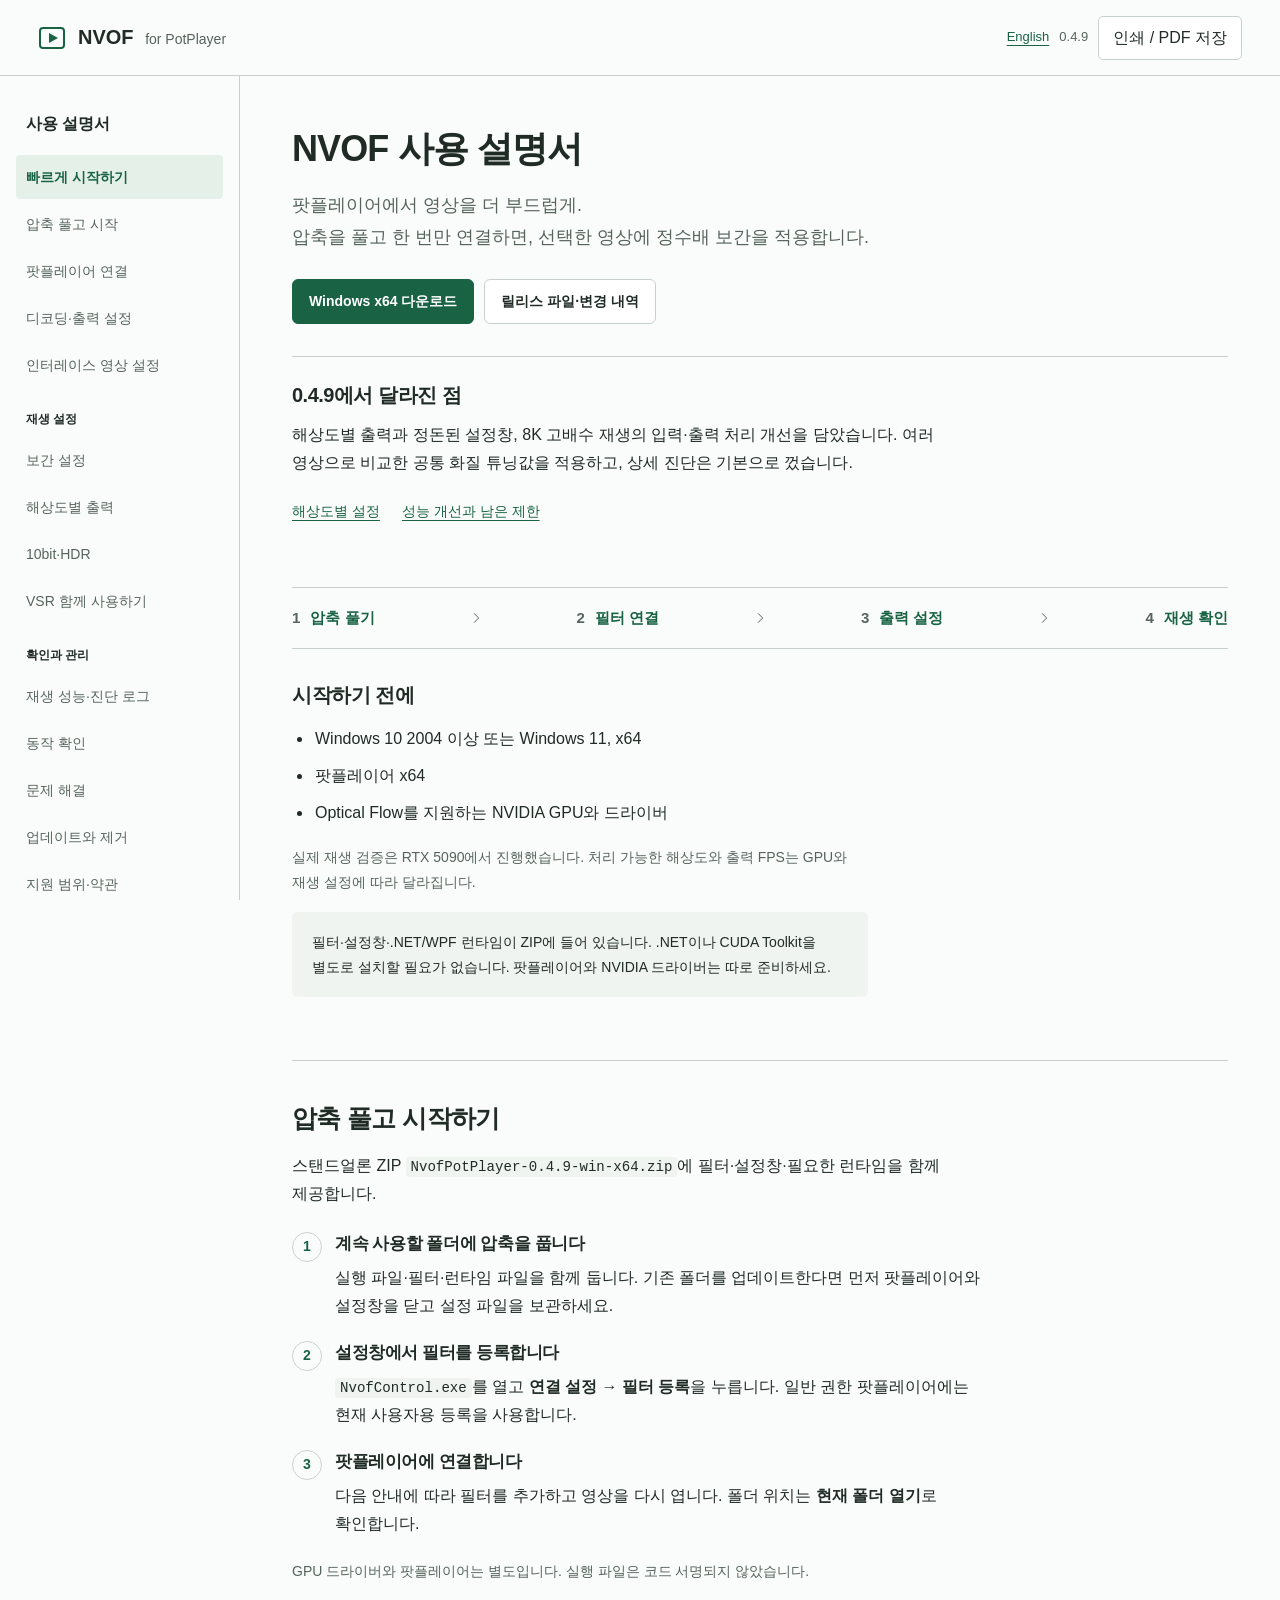
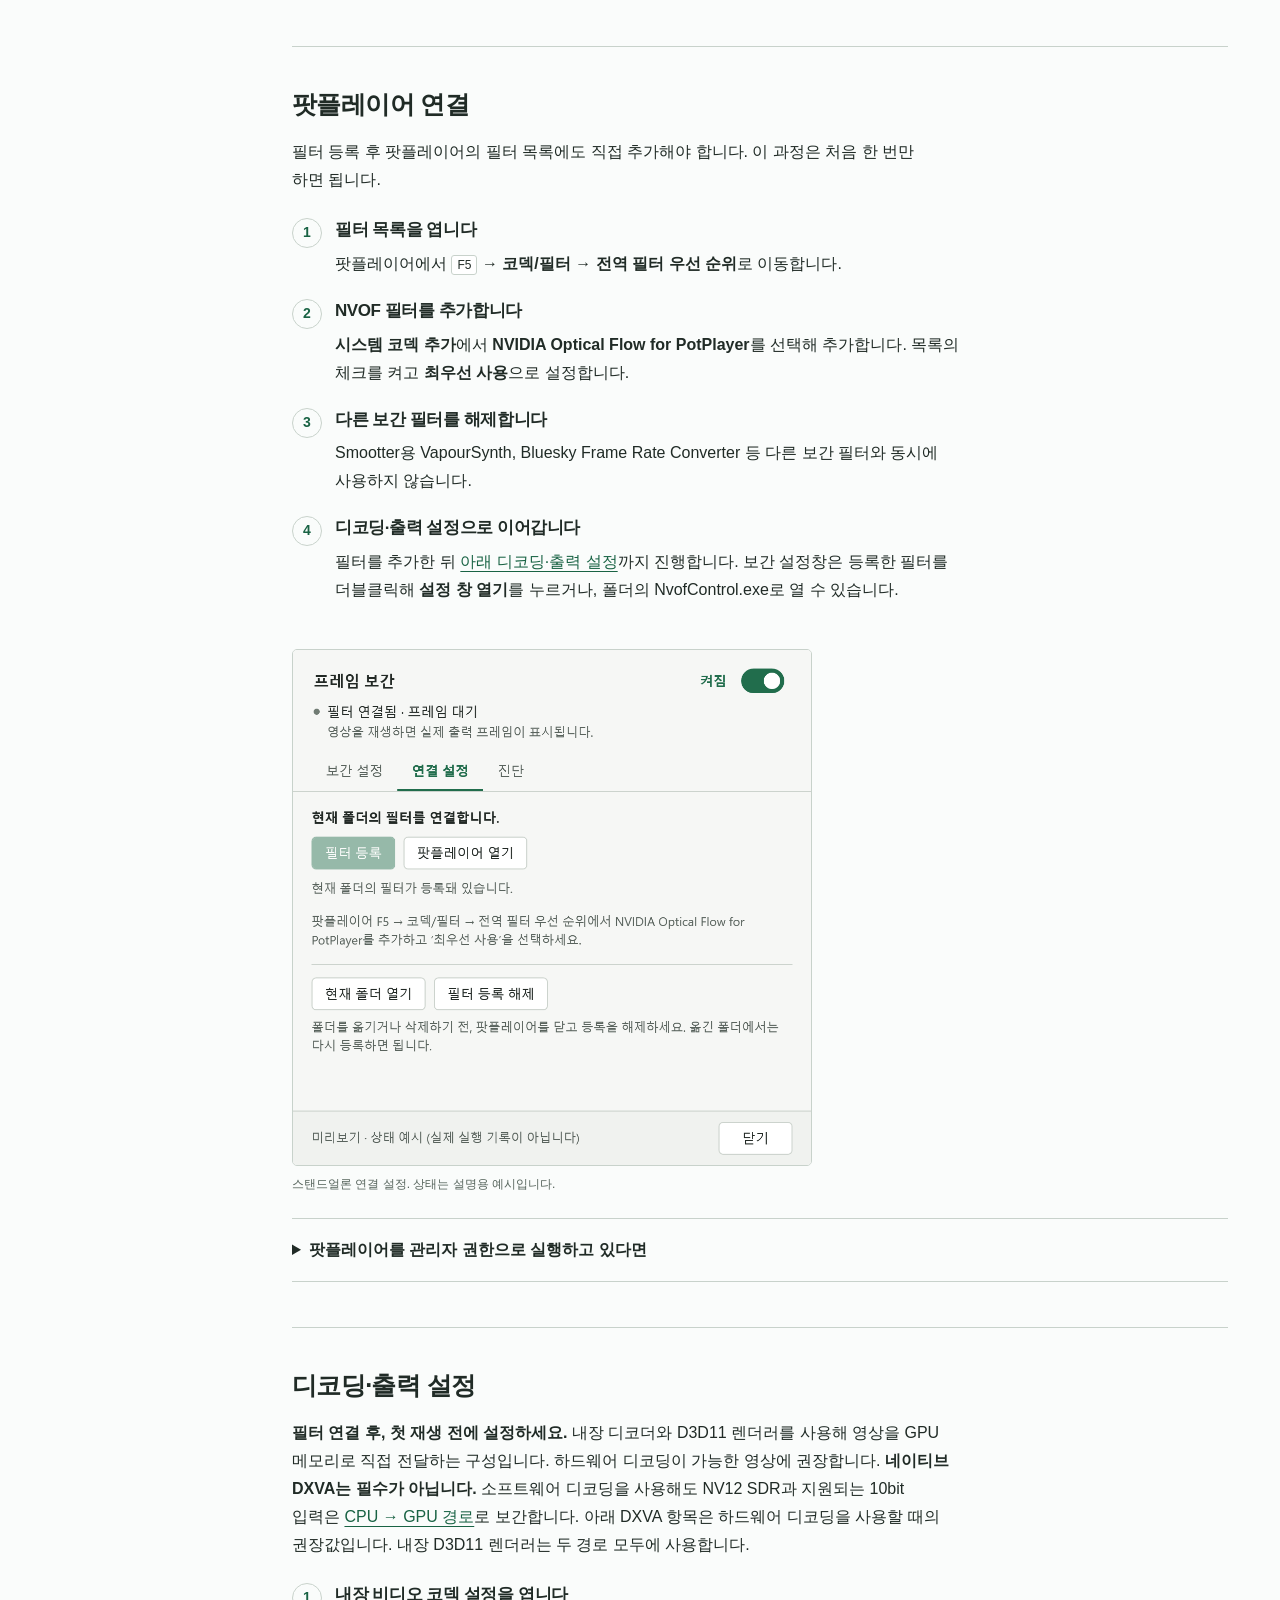
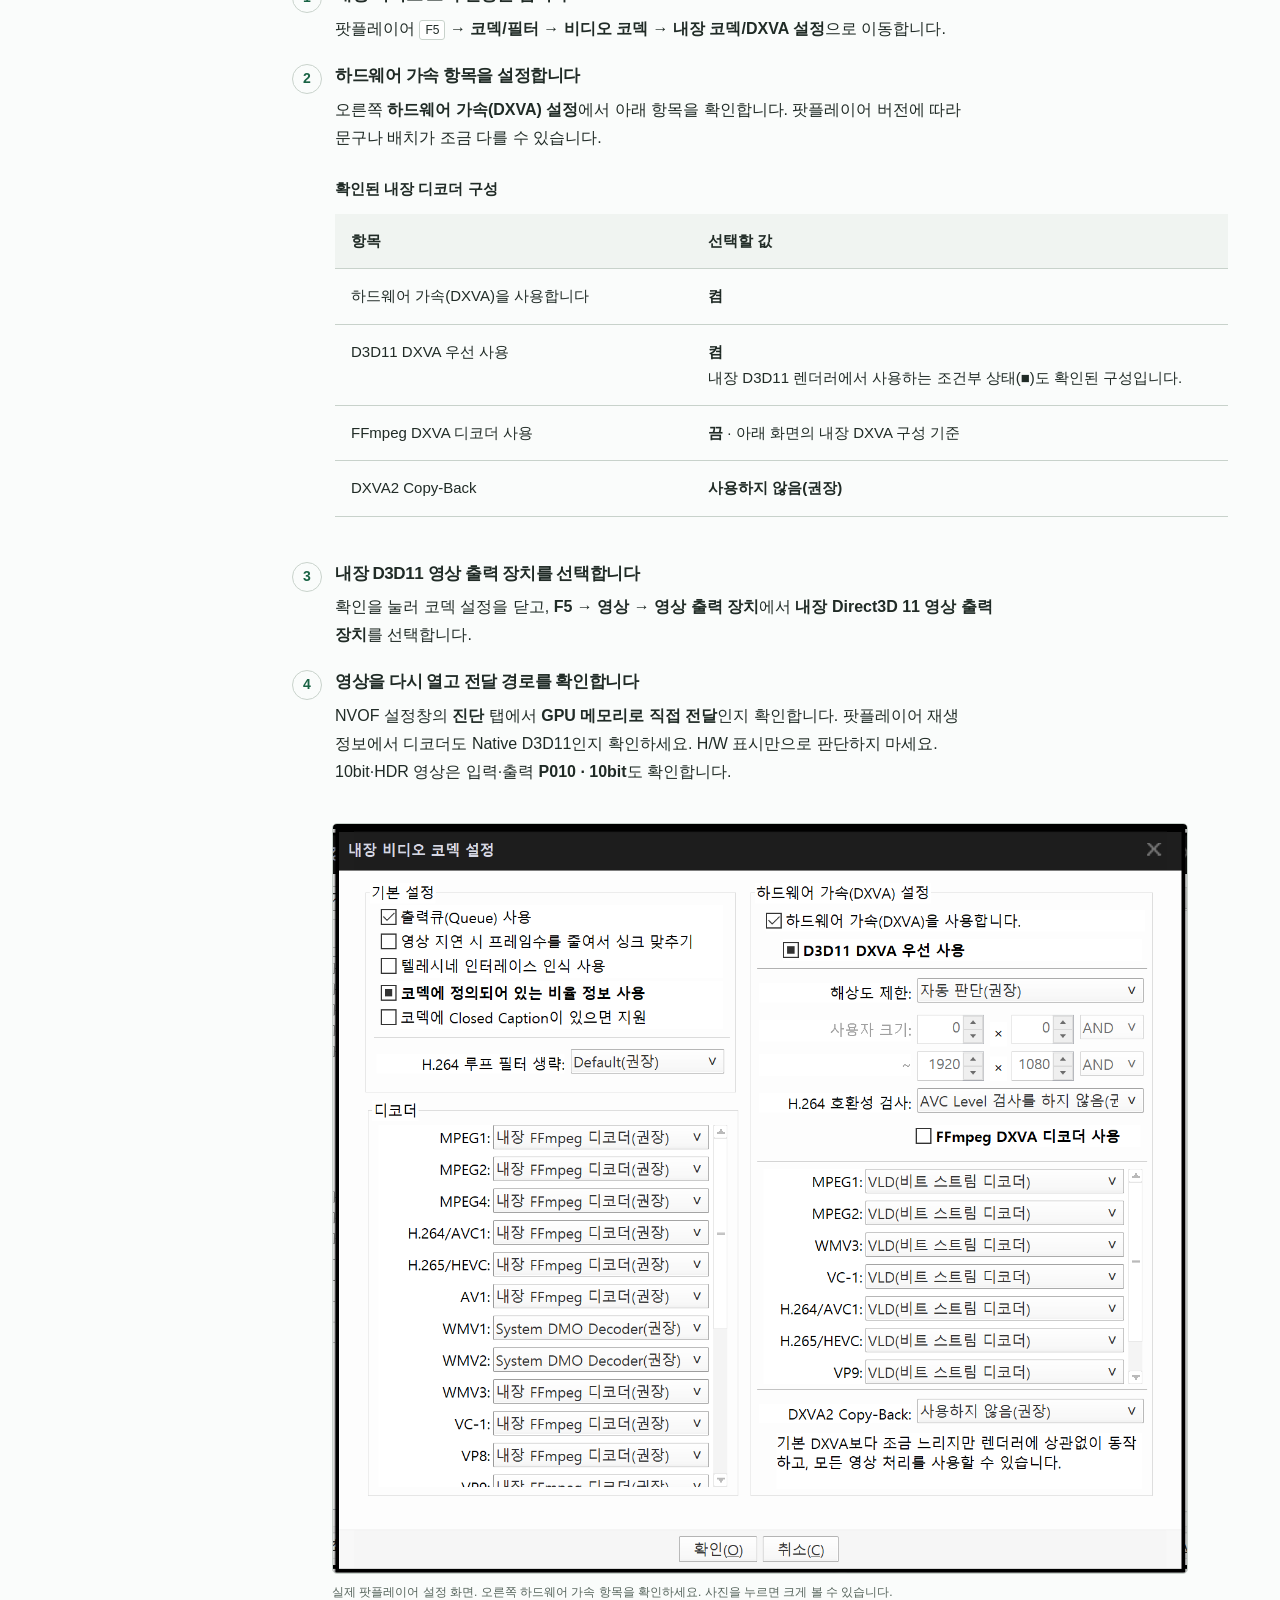
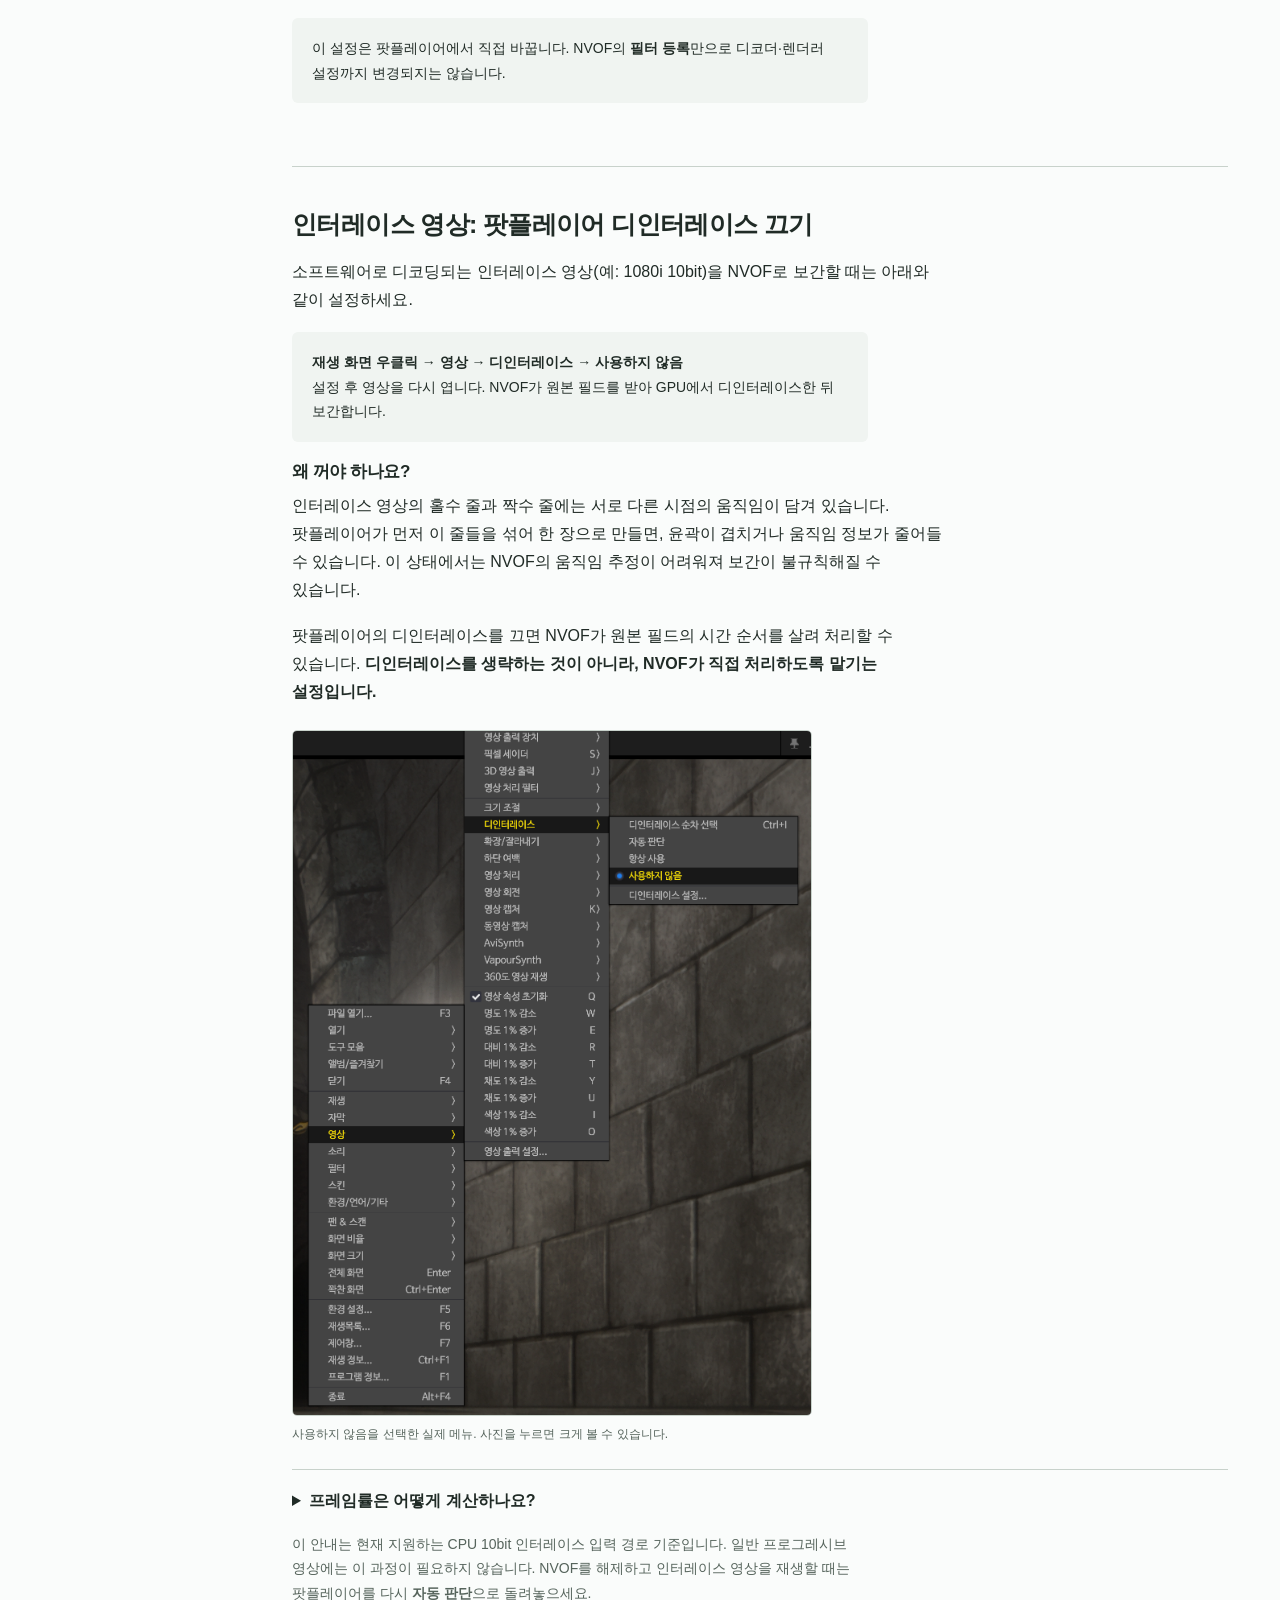
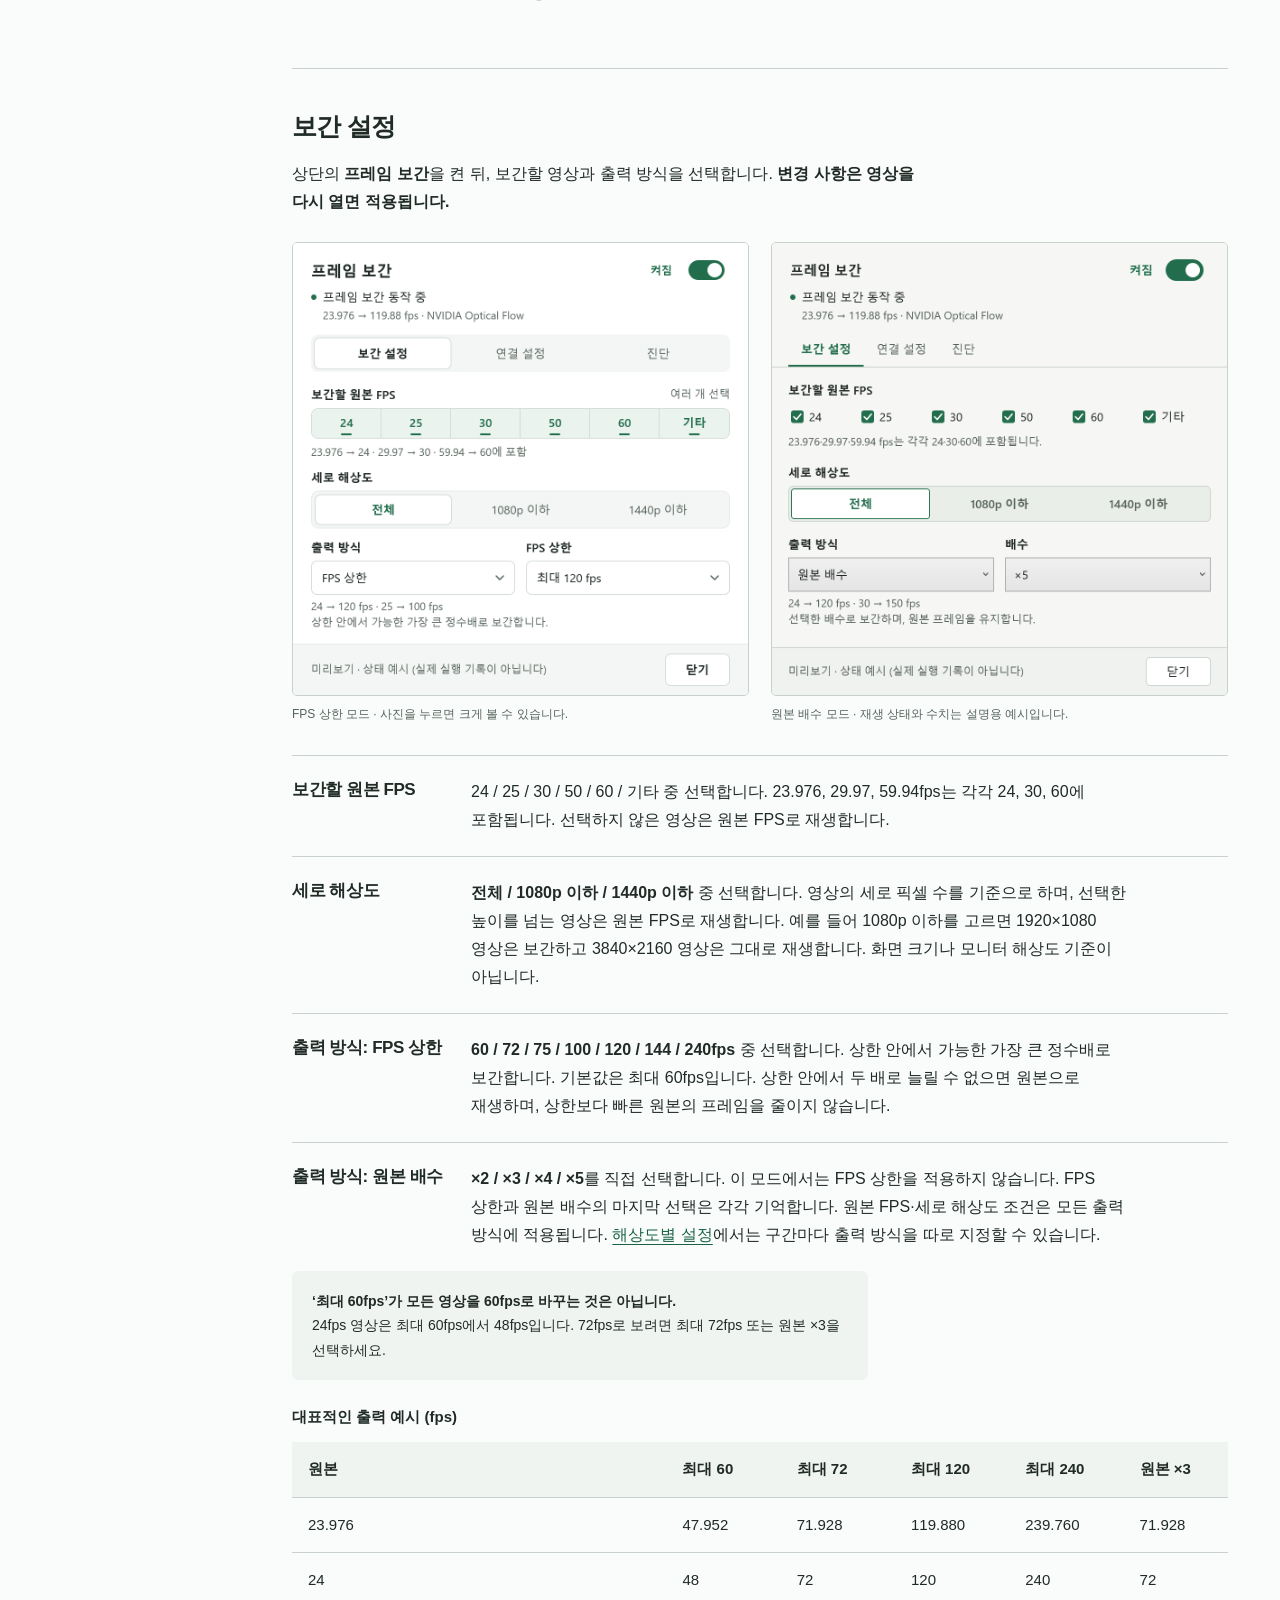
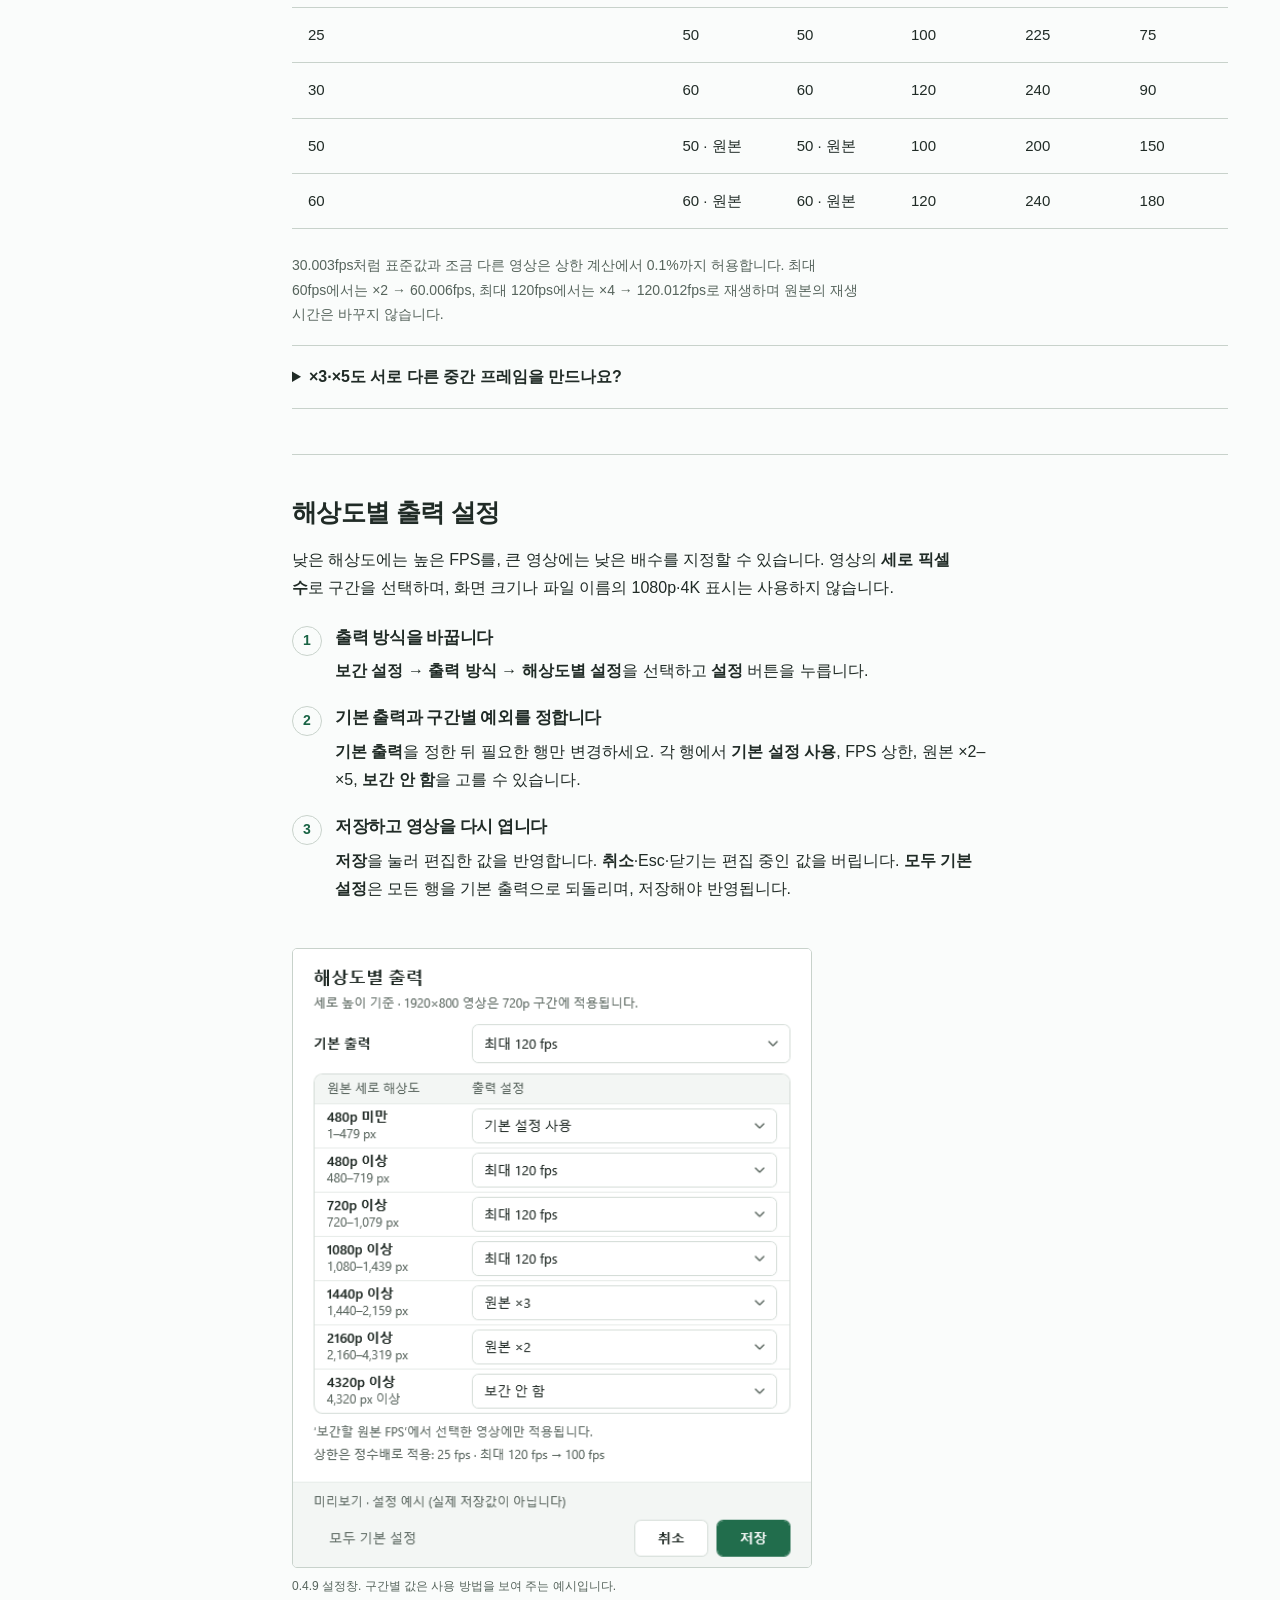
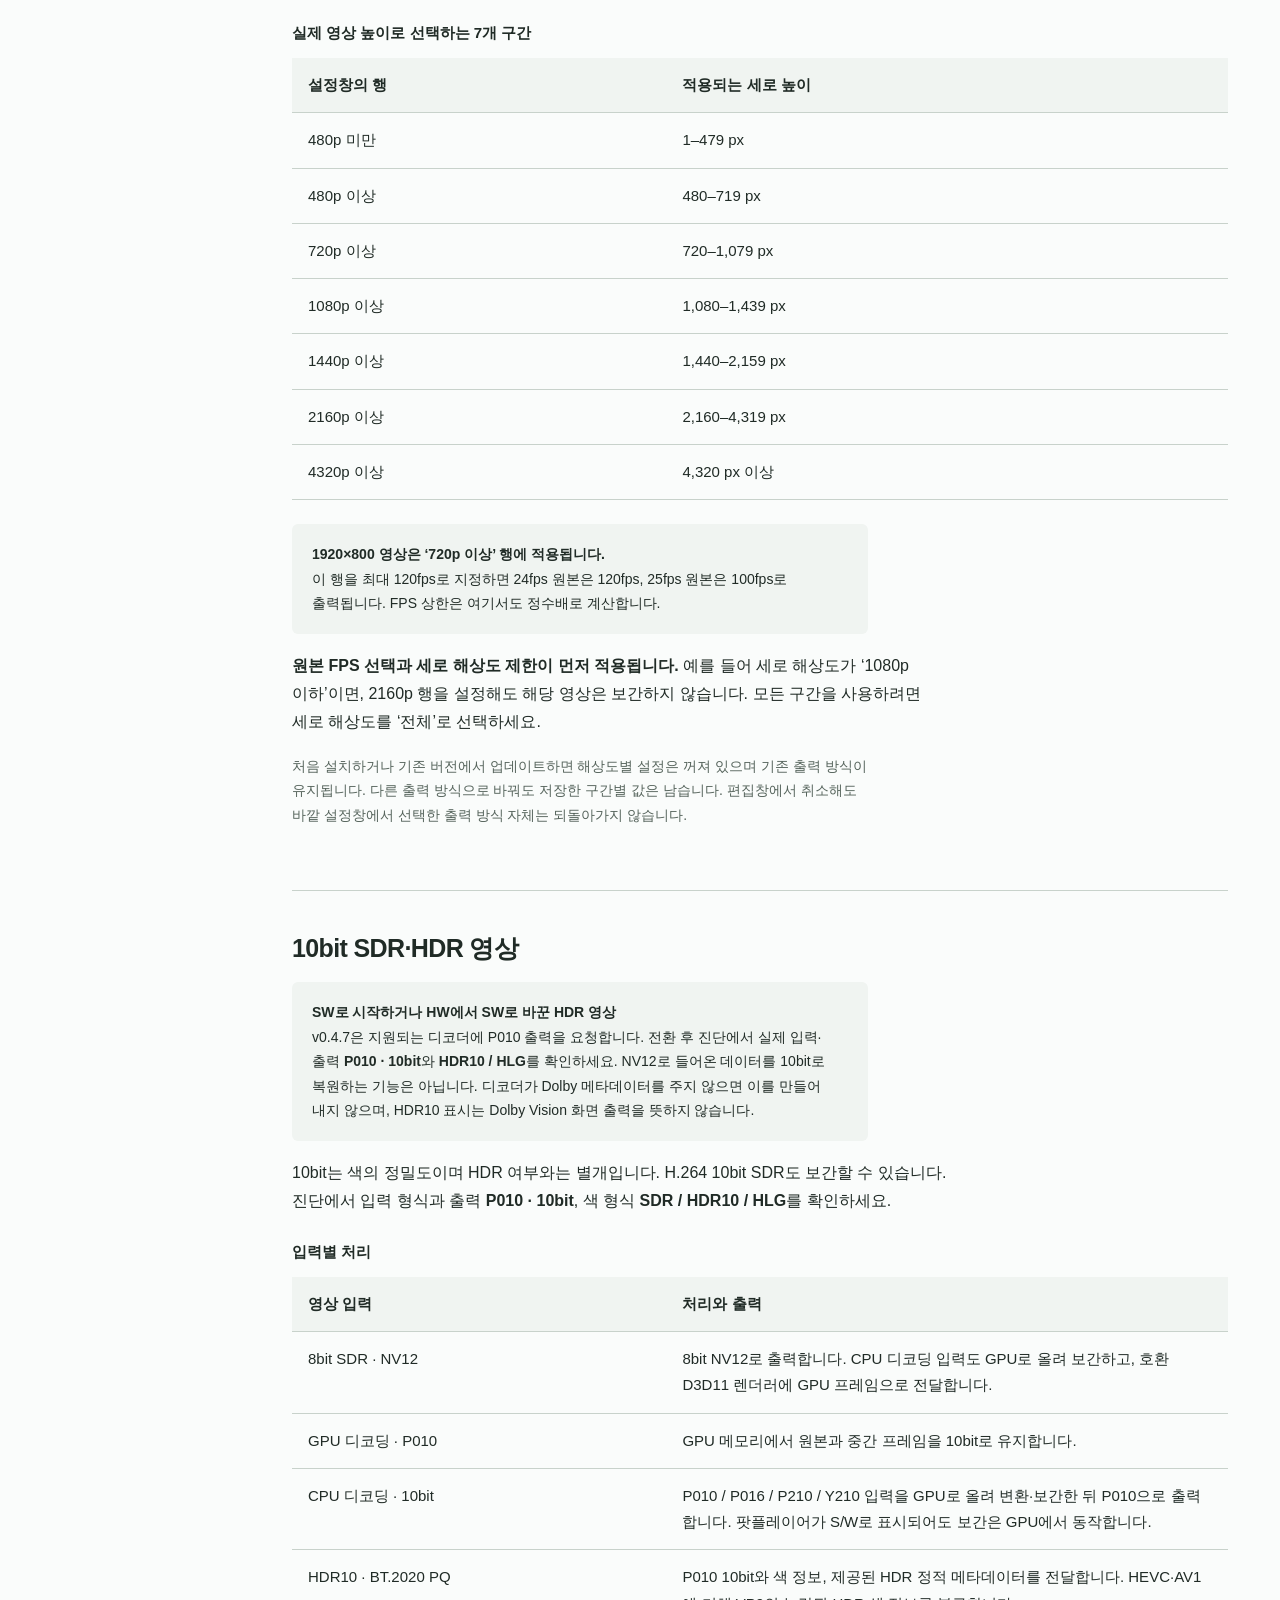
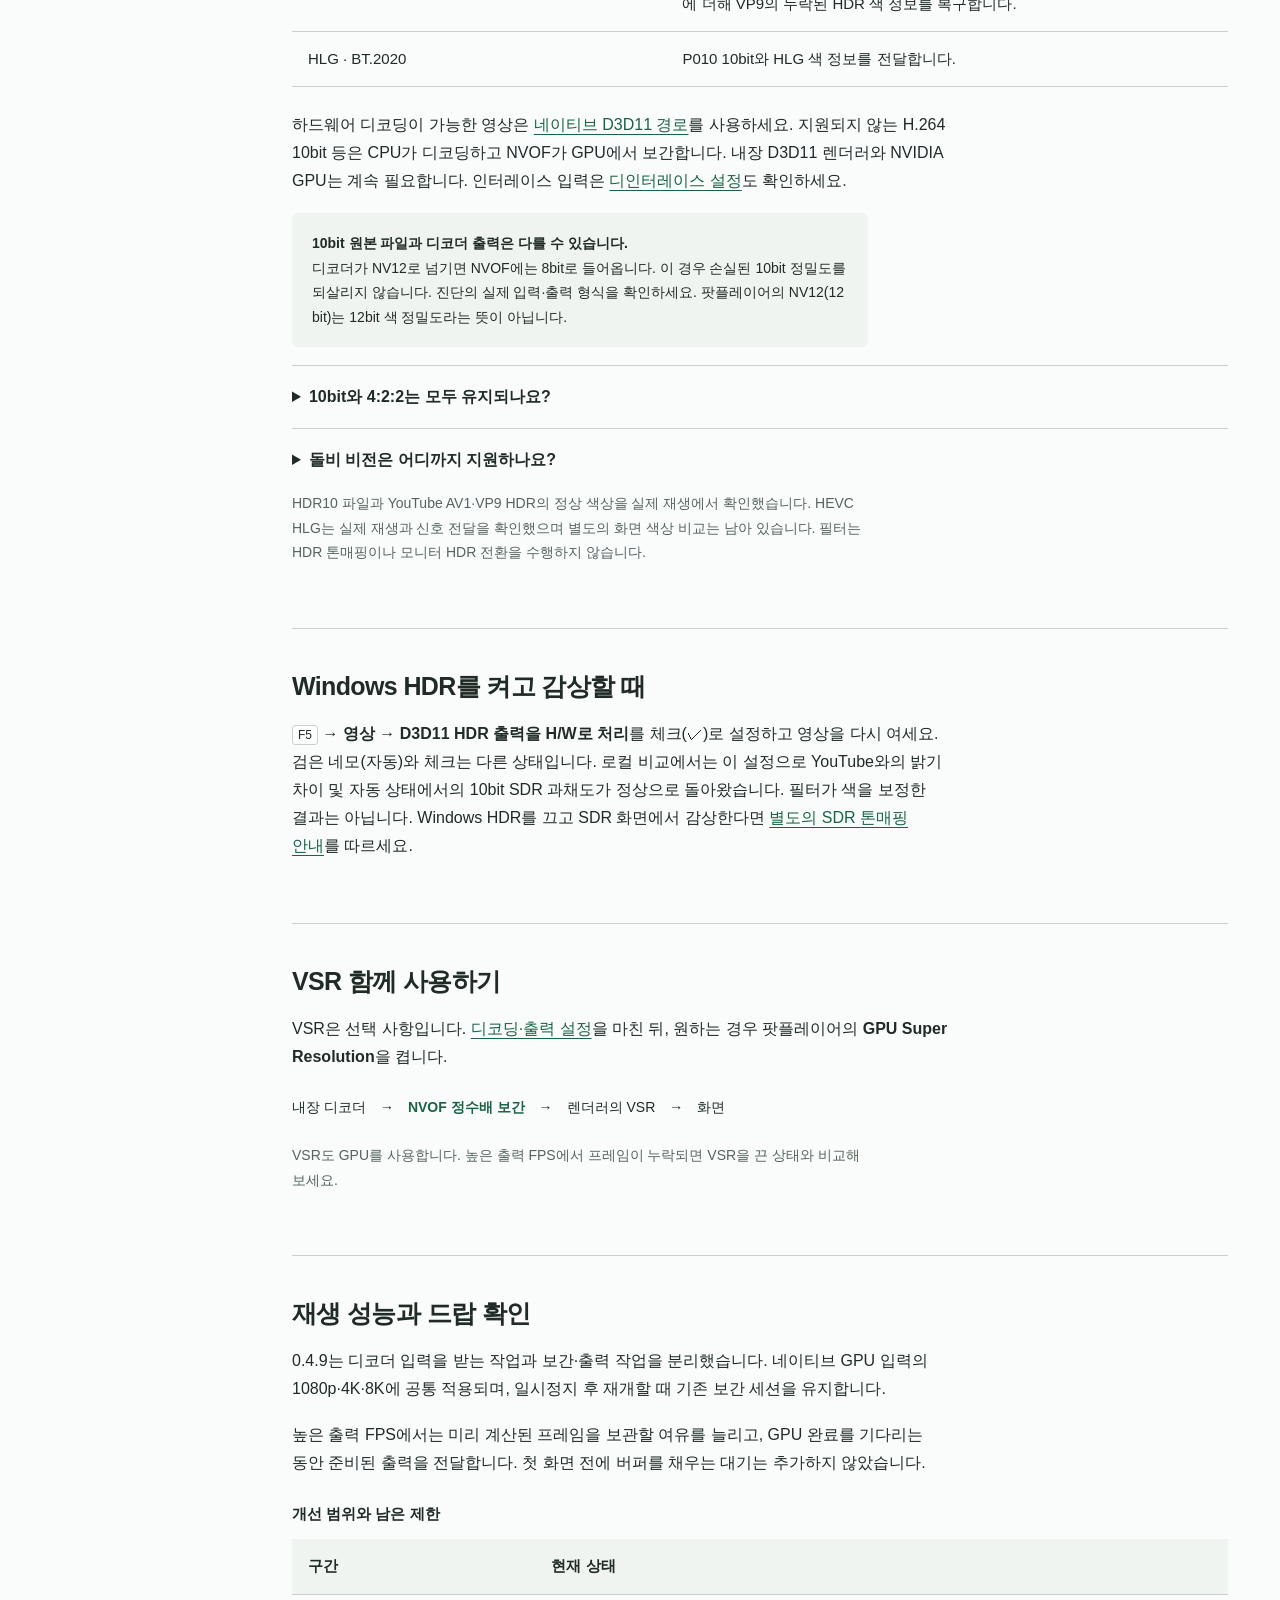
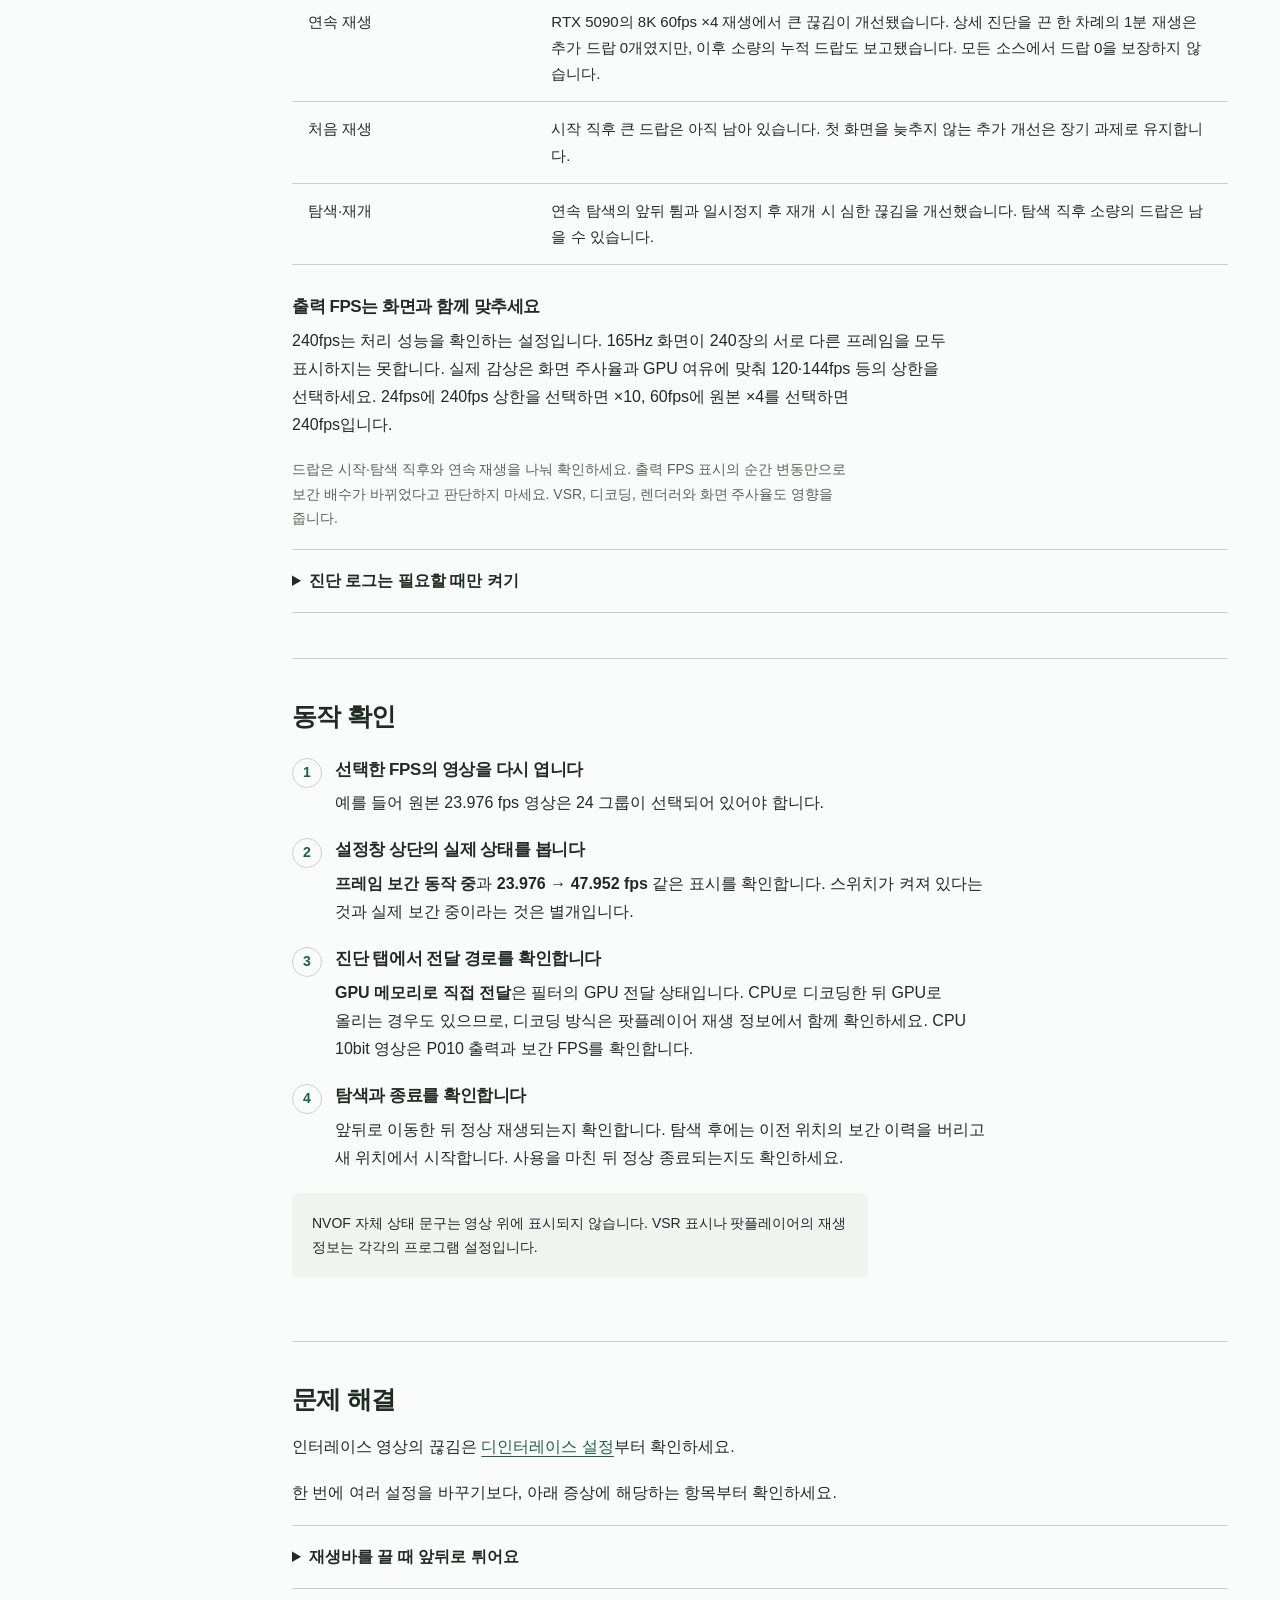
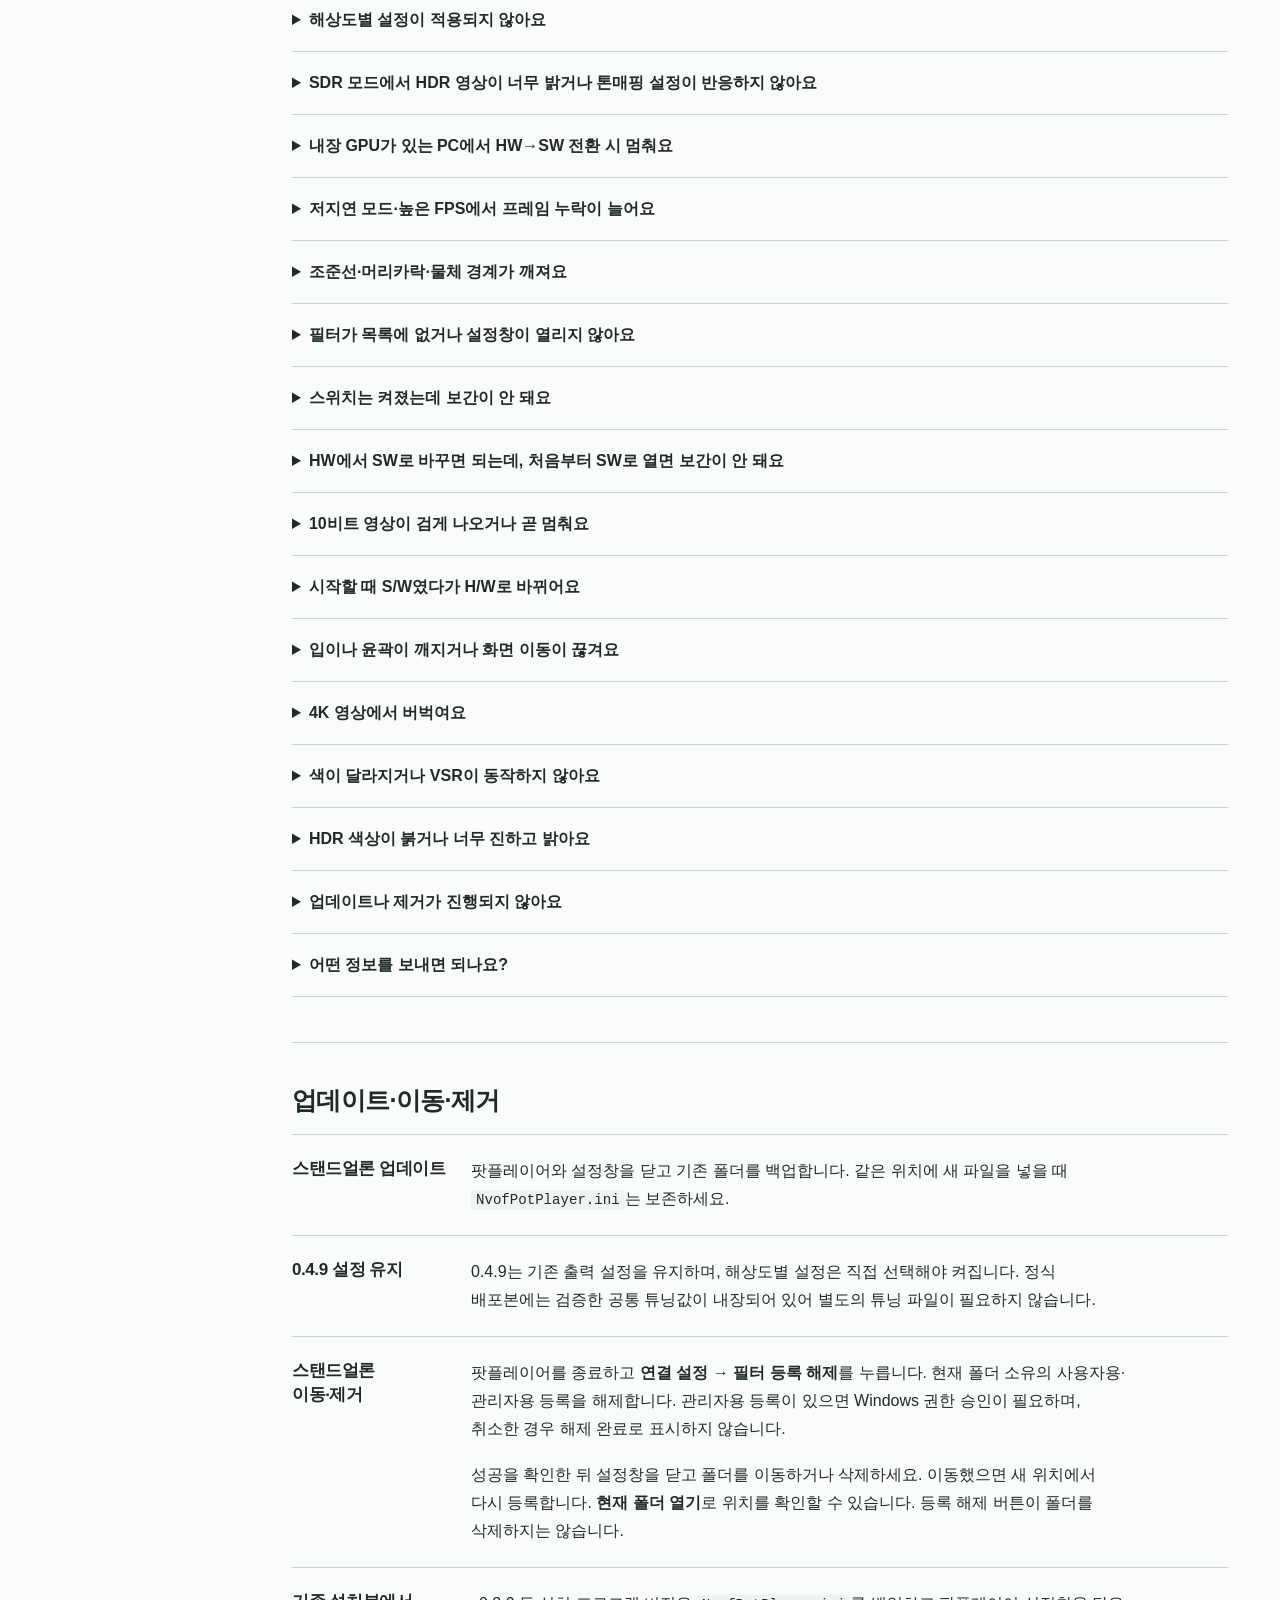
==== commit 9ed7800c: "Release v0.4.9 with resolution rules and asynchronous playback Preserve selected scheduling constant" ====
--- a/docs/manual/index.html
+++ b/docs/manual/index.html
@@ -1,16 +1,16 @@
 <!doctype html>
 <html lang="ko"><head><meta charset="utf-8"><meta name="viewport" content="width=device-width,initial-scale=1"><meta name="color-scheme" content="light"><title>NVOF for PotPlayer · 사용 설명서</title><link rel="stylesheet" href="manual.css"><script src="manual.js" defer></script></head>
 <body><a class="skip" href="#main">본문으로 건너뛰기</a>
-<header class="top"><a class="brand" href="#start" aria-label="NVOF 사용 설명서 처음으로"><svg viewBox="0 0 28 28" width="28" height="28" aria-hidden="true"><rect x="2" y="4" width="24" height="20" rx="3" fill="none" stroke="currentColor" stroke-width="2"/><path d="M11 9 20 14 11 19Z" fill="currentColor"/></svg><span>NVOF <span class="brand-sub">for PotPlayer</span></span></a><div class="header-actions"><a class="language-link" href="en.html" lang="en" hreflang="en">English</a><span class="version">0.4.8</span><button type="button" id="print">인쇄 / PDF 저장</button><button type="button" id="menu" aria-controls="toc" aria-expanded="false">목차</button></div></header>
-<div class="layout"><nav id="toc" aria-label="사용 설명서 목차"><p class="nav-title">사용 설명서</p><a href="#start">빠르게 시작하기</a><a href="#install">압축 풀고 시작</a><a href="#connect">팟플레이어 연결</a><a href="#hardware">디코딩·출력 설정</a><a href="#deinterlace">인터레이스 영상 설정</a><a href="#settings">보간 설정</a><a href="#tenbit">10bit·HDR</a><a href="#vsr">VSR 함께 사용하기</a><a href="#check">동작 확인</a><a href="#troubleshoot">문제 해결</a><a href="#update">업데이트와 제거</a><a href="#scope">지원 범위·약관</a><div class="nav-note">인터넷 없이 읽을 수 있어요.<br>문서 안에서 찾기: <kbd>Ctrl</kbd> + <kbd>F</kbd></div></nav>
+<header class="top"><a class="brand" href="#start" aria-label="NVOF 사용 설명서 처음으로"><svg viewBox="0 0 28 28" width="28" height="28" aria-hidden="true"><rect x="2" y="4" width="24" height="20" rx="3" fill="none" stroke="currentColor" stroke-width="2"/><path d="M11 9 20 14 11 19Z" fill="currentColor"/></svg><span>NVOF <span class="brand-sub">for PotPlayer</span></span></a><div class="header-actions"><a class="language-link" href="en.html" lang="en" hreflang="en">English</a><span class="version">0.4.9</span><button type="button" id="print">인쇄 / PDF 저장</button><button type="button" id="menu" aria-controls="toc" aria-expanded="false">목차</button></div></header>
+<div class="layout"><nav id="toc" aria-label="사용 설명서 목차"><p class="nav-title">사용 설명서</p><a href="#start">빠르게 시작하기</a><a href="#install">압축 풀고 시작</a><a href="#connect">팟플레이어 연결</a><a href="#hardware">디코딩·출력 설정</a><a href="#deinterlace">인터레이스 영상 설정</a><p class="nav-group">재생 설정</p><a href="#settings">보간 설정</a><a href="#resolution">해상도별 출력</a><a href="#tenbit">10bit·HDR</a><a href="#vsr">VSR 함께 사용하기</a><p class="nav-group">확인과 관리</p><a href="#performance">재생 성능·진단 로그</a><a href="#check">동작 확인</a><a href="#troubleshoot">문제 해결</a><a href="#update">업데이트와 제거</a><a href="#scope">지원 범위·약관</a><div class="nav-note">인터넷 없이 읽을 수 있어요.<br>문서 안에서 찾기: <kbd>Ctrl</kbd> + <kbd>F</kbd></div></nav>
 <main id="main"><section id="start" class="intro"><h1>NVOF 사용 설명서</h1><p class="lead">팟플레이어에서 영상을 더 부드럽게.<br>압축을 풀고 한 번만 연결하면, 선택한 영상에 정수배 보간을 적용합니다.</p>
-<p class="note"><strong>v0.4.8 · 내장 GPU 환경의 HW/SW 전환 수정</strong><br>내장 GPU와 NVIDIA GPU가 함께 있을 때 HW에서 SW로 바꾸면 멈추던 GPU 선택 문제를 수정했습니다. RTX 5080 + AMD 내장 GPU 환경에서 정상 동작을 확인했습니다.</p>
+<div class="intro-actions"><a class="button primary" href="https://github.com/mkyoon80-alt/nvof-potplayer/releases/download/v0.4.9/NvofPotPlayer-0.4.9-win-x64.zip">Windows x64 다운로드</a><a class="button" href="https://github.com/mkyoon80-alt/nvof-potplayer/releases/tag/v0.4.9">릴리스 파일·변경 내역</a></div><div class="release-note"><h2>0.4.9에서 달라진 점</h2><p>해상도별 출력과 정돈된 설정창, 8K 고배수 재생의 입력·출력 처리 개선을 담았습니다. 여러 영상으로 비교한 공통 화질 튜닝값을 적용하고, 상세 진단은 기본으로 껐습니다.</p><div class="text-links"><a href="#resolution">해상도별 설정</a><a href="#performance">성능 개선과 남은 제한</a></div></div>
 <div class="quick-path" aria-label="처음 사용할 때의 순서"><a href="#install"><span>1</span>압축 풀기</a><svg aria-hidden="true" viewBox="0 0 24 24"><path d="m9 5 7 7-7 7"/></svg><a href="#connect"><span>2</span>필터 연결</a><svg aria-hidden="true" viewBox="0 0 24 24"><path d="m9 5 7 7-7 7"/></svg><a href="#hardware"><span>3</span>출력 설정</a><svg aria-hidden="true" viewBox="0 0 24 24"><path d="m9 5 7 7-7 7"/></svg><a href="#check"><span>4</span>재생 확인</a></div>
 <h2>시작하기 전에</h2>
 <ul class="checklist"><li>Windows 10 2004 이상 또는 Windows 11, x64</li><li>팟플레이어 x64</li><li>Optical Flow를 지원하는 NVIDIA GPU와 드라이버</li></ul>
 <p class="muted">실제 재생 검증은 RTX 5090에서 진행했습니다. 처리 가능한 해상도와 출력 FPS는 GPU와 재생 설정에 따라 달라집니다.</p>
 <p class="note">필터·설정창·.NET/WPF 런타임이 ZIP에 들어 있습니다. .NET이나 CUDA Toolkit을 별도로 설치할 필요가 없습니다. 팟플레이어와 NVIDIA 드라이버는 따로 준비하세요.</p></section>
-<section id="install"><h2>압축 풀고 시작하기</h2><p>스탠드얼론 ZIP <code>NvofPotPlayer-0.4.8-win-x64.zip</code>에 필터·설정창·필요한 런타임을 함께 제공합니다.</p><ol class="steps"><li><h3>계속 사용할 폴더에 압축을 풉니다</h3><p>실행 파일·필터·런타임 파일을 함께 둡니다. 기존 폴더를 업데이트한다면 먼저 팟플레이어와 설정창을 닫고 설정 파일을 보관하세요.</p></li><li><h3>설정창에서 필터를 등록합니다</h3><p><code>NvofControl.exe</code>를 열고 <strong>연결 설정 → 필터 등록</strong>을 누릅니다. 일반 권한 팟플레이어에는 현재 사용자용 등록을 사용합니다.</p></li><li><h3>팟플레이어에 연결합니다</h3><p>다음 안내에 따라 필터를 추가하고 영상을 다시 엽니다. 폴더 위치는 <strong>현재 폴더 열기</strong>로 확인합니다.</p></li></ol><p class="muted">GPU 드라이버와 팟플레이어는 별도입니다. 실행 파일은 코드 서명되지 않았습니다.</p></section>
+<section id="install"><h2>압축 풀고 시작하기</h2><p>스탠드얼론 ZIP <code>NvofPotPlayer-0.4.9-win-x64.zip</code>에 필터·설정창·필요한 런타임을 함께 제공합니다.</p><ol class="steps"><li><h3>계속 사용할 폴더에 압축을 풉니다</h3><p>실행 파일·필터·런타임 파일을 함께 둡니다. 기존 폴더를 업데이트한다면 먼저 팟플레이어와 설정창을 닫고 설정 파일을 보관하세요.</p></li><li><h3>설정창에서 필터를 등록합니다</h3><p><code>NvofControl.exe</code>를 열고 <strong>연결 설정 → 필터 등록</strong>을 누릅니다. 일반 권한 팟플레이어에는 현재 사용자용 등록을 사용합니다.</p></li><li><h3>팟플레이어에 연결합니다</h3><p>다음 안내에 따라 필터를 추가하고 영상을 다시 엽니다. 폴더 위치는 <strong>현재 폴더 열기</strong>로 확인합니다.</p></li></ol><p class="muted">GPU 드라이버와 팟플레이어는 별도입니다. 실행 파일은 코드 서명되지 않았습니다.</p></section>
 <section id="connect"><h2>팟플레이어 연결</h2><p>필터 등록 후 팟플레이어의 필터 목록에도 직접 추가해야 합니다. 이 과정은 처음 한 번만 하면 됩니다.</p><ol class="steps"><li><h3>필터 목록을 엽니다</h3><p>팟플레이어에서 <kbd>F5</kbd> → <strong>코덱/필터</strong> → <strong>전역 필터 우선 순위</strong>로 이동합니다.</p></li><li><h3>NVOF 필터를 추가합니다</h3><p><strong>시스템 코덱 추가</strong>에서 <strong>NVIDIA Optical Flow for PotPlayer</strong>를 선택해 추가합니다. 목록의 체크를 켜고 <strong>최우선 사용</strong>으로 설정합니다.</p></li><li><h3>다른 보간 필터를 해제합니다</h3><p>Smootter용 VapourSynth, Bluesky Frame Rate Converter 등 다른 보간 필터와 동시에 사용하지 않습니다.</p></li><li><h3>디코딩·출력 설정으로 이어갑니다</h3><p>필터를 추가한 뒤 <a href="#hardware">아래 디코딩·출력 설정</a>까지 진행합니다. 보간 설정창은 등록한 필터를 더블클릭해 <strong>설정 창 열기</strong>를 누르거나, 폴더의 NvofControl.exe로 열 수 있습니다.</p></li></ol><figure class="options-figure"><a href="images/connection.png"><img src="images/connection.png" alt="연결 설정의 필터 등록, 팟플레이어 열기, 현재 폴더 열기, 필터 등록 해제 버튼" width="1008" height="1002" loading="lazy"></a><figcaption>스탠드얼론 연결 설정. 상태는 설명용 예시입니다.</figcaption></figure><details><summary>팟플레이어를 관리자 권한으로 실행하고 있다면</summary><p>일반 권한으로 실행하는 구성이 가장 간단합니다. 관리자 실행이 필요하다면 NVOF의 <strong>연결 설정</strong> 탭에서 관리자용 등록을 진행합니다. 이때만 Windows 권한 승인이 필요합니다. 관리자용 등록은 연결 설정의 필터 등록 해제에서 Windows 권한 승인을 받아 해제합니다.</p></details></section>
 <section id="hardware"><h2>디코딩·출력 설정</h2>
 <p><strong>필터 연결 후, 첫 재생 전에 설정하세요.</strong> 내장 디코더와 D3D11 렌더러를 사용해 영상을 GPU 메모리로 직접 전달하는 구성입니다. 하드웨어 디코딩이 가능한 영상에 권장합니다. <strong>네이티브 DXVA는 필수가 아닙니다.</strong> 소프트웨어 디코딩을 사용해도 NV12 SDR과 지원되는 10bit 입력은 <a href="#tenbit">CPU → GPU 경로</a>로 보간합니다. 아래 DXVA 항목은 하드웨어 디코딩을 사용할 때의 권장값입니다. 내장 D3D11 렌더러는 두 경로 모두에 사용합니다.</p>
@@ -45,10 +45,10 @@
 <figure><a href="images/controller.png"><img src="images/controller.png" alt="보간 설정: 원본 FPS, 세로 해상도, 출력 방식 FPS 상한과 최대 120fps 선택" width="1008" height="1002" loading="lazy"></a><figcaption>FPS 상한 모드 · 사진을 누르면 크게 볼 수 있습니다.</figcaption></figure>
 <figure><a href="images/multiplier.png"><img src="images/multiplier.png" alt="보간 설정: 출력 방식 원본 배수와 5배 선택" width="1008" height="1002" loading="lazy"></a><figcaption>원본 배수 모드 · 재생 상태와 수치는 설명용 예시입니다.</figcaption></figure>
 </div>
-<div class="setting-row"><h3>보간할 원본 FPS</h3><p>24 / 25 / 30 / 50 / 60 / 기타 중 선택합니다. 23.976, 29.97, 59.94fps는 각각 24, 30, 60에 포함됩니다. 체크하지 않은 영상은 원본 FPS로 재생합니다.</p></div>
+<div class="setting-row"><h3>보간할 원본 FPS</h3><p>24 / 25 / 30 / 50 / 60 / 기타 중 선택합니다. 23.976, 29.97, 59.94fps는 각각 24, 30, 60에 포함됩니다. 선택하지 않은 영상은 원본 FPS로 재생합니다.</p></div>
 <div class="setting-row"><h3>세로 해상도</h3><p><strong>전체 / 1080p 이하 / 1440p 이하</strong> 중 선택합니다. 영상의 세로 픽셀 수를 기준으로 하며, 선택한 높이를 넘는 영상은 원본 FPS로 재생합니다. 예를 들어 1080p 이하를 고르면 1920×1080 영상은 보간하고 3840×2160 영상은 그대로 재생합니다. 화면 크기나 모니터 해상도 기준이 아닙니다.</p></div>
 <div class="setting-row"><h3>출력 방식: FPS 상한</h3><p><strong>60 / 72 / 75 / 100 / 120 / 144 / 240fps</strong> 중 선택합니다. 상한 안에서 가능한 가장 큰 정수배로 보간합니다. 기본값은 최대 60fps입니다. 상한 안에서 두 배로 늘릴 수 없으면 원본으로 재생하며, 상한보다 빠른 원본의 프레임을 줄이지 않습니다.</p></div>
-<div class="setting-row"><h3>출력 방식: 원본 배수</h3><p><strong>×2 / ×3 / ×4 / ×5</strong>를 직접 선택합니다. 이 모드에서는 FPS 상한을 적용하지 않습니다. FPS 상한과 원본 배수의 마지막 선택은 각각 기억합니다. 원본 FPS·세로 해상도 조건은 두 모드 모두에 적용됩니다.</p></div>
+<div class="setting-row"><h3>출력 방식: 원본 배수</h3><p><strong>×2 / ×3 / ×4 / ×5</strong>를 직접 선택합니다. 이 모드에서는 FPS 상한을 적용하지 않습니다. FPS 상한과 원본 배수의 마지막 선택은 각각 기억합니다. 원본 FPS·세로 해상도 조건은 모든 출력 방식에 적용됩니다. <a href="#resolution">해상도별 설정</a>에서는 구간마다 출력 방식을 따로 지정할 수 있습니다.</p></div>
 <p class="note"><strong>‘최대 60fps’가 모든 영상을 60fps로 바꾸는 것은 아닙니다.</strong><br>24fps 영상은 최대 60fps에서 48fps입니다. 72fps로 보려면 최대 72fps 또는 원본 ×3을 선택하세요.</p>
 <div class="table-wrap" tabindex="0" role="region" aria-label="원본 FPS와 출력 비교표, 좁은 화면에서는 가로로 이동할 수 있습니다"><table>
 <caption>대표적인 출력 예시 (fps)</caption><thead><tr><th scope="col">원본</th><th scope="col">최대 60</th><th scope="col">최대 72</th><th scope="col">최대 120</th><th scope="col">최대 240</th><th scope="col">원본 ×3</th></tr></thead><tbody>
@@ -61,6 +61,17 @@
 </tbody></table></div>
 <p class="muted">30.003fps처럼 표준값과 조금 다른 영상은 상한 계산에서 0.1%까지 허용합니다. 최대 60fps에서는 ×2 → 60.006fps, 최대 120fps에서는 ×4 → 120.012fps로 재생하며 원본의 재생 시간은 바꾸지 않습니다.</p>
 <details><summary>×3·×5도 서로 다른 중간 프레임을 만드나요?</summary><p>네. ×3은 원본 두 장 사이의 1/3·2/3 시점, ×5는 20·40·60·80% 시점에 각각 중간 프레임을 만듭니다. 같은 프레임을 반복하는 방식이 아닙니다. 높은 출력 FPS일수록 처리량이 늘어나므로 팟플레이어의 실제 렌더링 FPS와 프레임 누락도 함께 확인하세요.</p></details>
+</section>
+
+<section id="resolution"><h2>해상도별 출력 설정</h2>
+<p>낮은 해상도에는 높은 FPS를, 큰 영상에는 낮은 배수를 지정할 수 있습니다. 영상의 <strong>세로 픽셀 수</strong>로 구간을 선택하며, 화면 크기나 파일 이름의 1080p·4K 표시는 사용하지 않습니다.</p>
+<ol class="steps"><li><h3>출력 방식을 바꿉니다</h3><p><strong>보간 설정 → 출력 방식 → 해상도별 설정</strong>을 선택하고 <strong>설정</strong> 버튼을 누릅니다.</p></li><li><h3>기본 출력과 구간별 예외를 정합니다</h3><p><strong>기본 출력</strong>을 정한 뒤 필요한 행만 변경하세요. 각 행에서 <strong>기본 설정 사용</strong>, FPS 상한, 원본 ×2–×5, <strong>보간 안 함</strong>을 고를 수 있습니다.</p></li><li><h3>저장하고 영상을 다시 엽니다</h3><p><strong>저장</strong>을 눌러 편집한 값을 반영합니다. <strong>취소</strong>·Esc·닫기는 편집 중인 값을 버립니다. <strong>모두 기본 설정</strong>은 모든 행을 기본 출력으로 되돌리며, 저장해야 반영됩니다.</p></li></ol>
+<figure class="options-figure"><a href="images/resolution.png"><img src="images/resolution.png" alt="해상도별 출력 편집창: 기본 출력, 7개 세로 해상도 구간, 모두 기본 설정·취소·저장" width="1008" height="1202" loading="lazy"></a><figcaption>0.4.9 설정창. 구간별 값은 사용 방법을 보여 주는 예시입니다.</figcaption></figure>
+<div class="table-wrap" tabindex="0" role="region" aria-label="세로 해상도 구간"><table><caption>실제 영상 높이로 선택하는 7개 구간</caption><thead><tr><th scope="col">설정창의 행</th><th scope="col">적용되는 세로 높이</th></tr></thead><tbody>
+<tr><th scope="row">480p 미만</th><td>1–479 px</td></tr><tr><th scope="row">480p 이상</th><td>480–719 px</td></tr><tr><th scope="row">720p 이상</th><td>720–1,079 px</td></tr><tr><th scope="row">1080p 이상</th><td>1,080–1,439 px</td></tr><tr><th scope="row">1440p 이상</th><td>1,440–2,159 px</td></tr><tr><th scope="row">2160p 이상</th><td>2,160–4,319 px</td></tr><tr><th scope="row">4320p 이상</th><td>4,320 px 이상</td></tr></tbody></table></div>
+<p class="note"><strong>1920×800 영상은 ‘720p 이상’ 행에 적용됩니다.</strong><br>이 행을 최대 120fps로 지정하면 24fps 원본은 120fps, 25fps 원본은 100fps로 출력됩니다. FPS 상한은 여기서도 정수배로 계산합니다.</p>
+<p><strong>원본 FPS 선택과 세로 해상도 제한이 먼저 적용됩니다.</strong> 예를 들어 세로 해상도가 ‘1080p 이하’이면, 2160p 행을 설정해도 해당 영상은 보간하지 않습니다. 모든 구간을 사용하려면 세로 해상도를 ‘전체’로 선택하세요.</p>
+<p class="muted">처음 설치하거나 기존 버전에서 업데이트하면 해상도별 설정은 꺼져 있으며 기존 출력 방식이 유지됩니다. 다른 출력 방식으로 바꿔도 저장한 구간별 값은 남습니다. 편집창에서 취소해도 바깥 설정창에서 선택한 출력 방식 자체는 되돌아가지 않습니다.</p>
 </section>
 
 <section id="tenbit"><h2>10bit SDR·HDR 영상</h2><p class="note"><strong>SW로 시작하거나 HW에서 SW로 바꾼 HDR 영상</strong><br>v0.4.7은 지원되는 디코더에 P010 출력을 요청합니다. 전환 후 진단에서 실제 입력·출력 <strong>P010 · 10bit</strong>와 <strong>HDR10 / HLG</strong>를 확인하세요. NV12로 들어온 데이터를 10bit로 복원하는 기능은 아닙니다. 디코더가 Dolby 메타데이터를 주지 않으면 이를 만들어 내지 않으며, HDR10 표시는 Dolby Vision 화면 출력을 뜻하지 않습니다.</p>
@@ -77,19 +88,32 @@
 <details><summary>10bit와 4:2:2는 모두 유지되나요?</summary><p>지원 경로의 출력은 10bit 4:2:0 P010입니다. P210/Y210의 4:2:2 색차는 GPU에서 4:2:0으로 변환합니다. 디코더가 이미 P010으로 전달하면 그 전에 줄어든 색차 정보는 복원하지 않습니다. P016은 상위 10bit를 사용하므로 16bit 보존 경로는 아닙니다.</p></details>
 <details><summary>돌비 비전은 어디까지 지원하나요?</summary><p>디코더가 제공하는 Dolby Vision RPU와 해석된 메타데이터를 렌더러로 전달합니다. 원본 프레임은 자신의 정보를, 중간 프레임은 앞선 원본 프레임의 정보를 사용합니다. Profile 8.1 소스에서 실제 메타데이터 전달을 확인했습니다.</p><p>돌비 비전 해석·톤매핑·화면 출력은 디코더와 렌더러가 담당합니다. 모든 프로파일이나 돌비 비전 화면 출력을 보장하는 기능은 아니며, HDR10 호환 기본 영상은 진단에 HDR10으로 표시될 수 있습니다. HDR10+ 동적 메타데이터는 지원하지 않습니다.</p></details>
 <p class="muted">HDR10 파일과 YouTube AV1·VP9 HDR의 정상 색상을 실제 재생에서 확인했습니다. HEVC HLG는 실제 재생과 신호 전달을 확인했으며 별도의 화면 색상 비교는 남아 있습니다. 필터는 HDR 톤매핑이나 모니터 HDR 전환을 수행하지 않습니다.</p></section>
+<section id="hdr-display"><h2>Windows HDR를 켜고 감상할 때</h2><p><kbd>F5</kbd> → <strong>영상 → D3D11 HDR 출력을 H/W로 처리</strong>를 체크(✓)로 설정하고 영상을 다시 여세요. 검은 네모(자동)와 체크는 다른 상태입니다. 로컬 비교에서는 이 설정으로 YouTube와의 밝기 차이 및 자동 상태에서의 10bit SDR 과채도가 정상으로 돌아왔습니다. 필터가 색을 보정한 결과는 아닙니다. Windows HDR를 끄고 SDR 화면에서 감상한다면 <a href="#hdr-sdr">별도의 SDR 톤매핑 안내</a>를 따르세요.</p></section>
 <section id="vsr"><h2>VSR 함께 사용하기</h2><p>VSR은 선택 사항입니다. <a href="#hardware">디코딩·출력 설정</a>을 마친 뒤, 원하는 경우 팟플레이어의 <strong>GPU Super Resolution</strong>을 켭니다.</p><div class="pipeline"><span>내장 디코더</span><span aria-hidden="true">→</span><strong>NVOF 정수배 보간</strong><span aria-hidden="true">→</span><span>렌더러의 VSR</span><span aria-hidden="true">→</span><span>화면</span></div><p class="muted">VSR도 GPU를 사용합니다. 높은 출력 FPS에서 프레임이 누락되면 VSR을 끈 상태와 비교해 보세요.</p></section>
-<section id="check"><h2>동작 확인</h2><ol class="steps"><li><h3>체크한 FPS의 영상을 다시 엽니다</h3><p>예를 들어 원본 23.976 fps 영상은 24 그룹에 체크되어 있어야 합니다.</p></li><li><h3>설정창 상단의 실제 상태를 봅니다</h3><p><strong>프레임 보간 동작 중</strong>과 <strong>23.976 → 47.952 fps</strong> 같은 표시를 확인합니다. 스위치가 켜져 있다는 것과 실제 보간 중이라는 것은 별개입니다.</p></li><li><h3>진단 탭에서 전달 경로를 확인합니다</h3><p><strong>GPU 메모리로 직접 전달</strong>은 필터의 GPU 전달 상태입니다. CPU로 디코딩한 뒤 GPU로 올리는 경우도 있으므로, 디코딩 방식은 팟플레이어 재생 정보에서 함께 확인하세요. CPU 10bit 영상은 P010 출력과 보간 FPS를 확인합니다.</p></li><li><h3>탐색과 종료를 확인합니다</h3><p>앞뒤로 이동한 뒤 정상 재생되는지 확인합니다. 탐색 후에는 이전 위치의 보간 이력을 버리고 새 위치에서 시작합니다. 사용을 마친 뒤 정상 종료되는지도 확인하세요.</p></li></ol><p class="note">NVOF 자체 상태 문구는 영상 위에 표시되지 않습니다. VSR 표시나 팟플레이어의 재생 정보는 각각의 프로그램 설정입니다.</p></section>
+<section id="performance"><h2>재생 성능과 드랍 확인</h2>
+<p>0.4.9는 디코더 입력을 받는 작업과 보간·출력 작업을 분리했습니다. 네이티브 GPU 입력의 1080p·4K·8K에 공통 적용되며, 일시정지 후 재개할 때 기존 보간 세션을 유지합니다.</p>
+<p>높은 출력 FPS에서는 미리 계산된 프레임을 보관할 여유를 늘리고, GPU 완료를 기다리는 동안 준비된 출력을 전달합니다. 첫 화면 전에 버퍼를 채우는 대기는 추가하지 않았습니다.</p>
+<div class="table-wrap" tabindex="0" role="region" aria-label="재생 구간별 개선과 남은 제한"><table><caption>개선 범위와 남은 제한</caption><thead><tr><th scope="col">구간</th><th scope="col">현재 상태</th></tr></thead><tbody>
+<tr><th scope="row">연속 재생</th><td>RTX 5090의 8K 60fps ×4 재생에서 큰 끊김이 개선됐습니다. 상세 진단을 끈 한 차례의 1분 재생은 추가 드랍 0개였지만, 이후 소량의 누적 드랍도 보고됐습니다. 모든 소스에서 드랍 0을 보장하지 않습니다.</td></tr>
+<tr><th scope="row">처음 재생</th><td>시작 직후 큰 드랍은 아직 남아 있습니다. 첫 화면을 늦추지 않는 추가 개선은 장기 과제로 유지합니다.</td></tr>
+<tr><th scope="row">탐색·재개</th><td>연속 탐색의 앞뒤 튐과 일시정지 후 재개 시 심한 끊김을 개선했습니다. 탐색 직후 소량의 드랍은 남을 수 있습니다.</td></tr>
+</tbody></table></div>
+<h3>출력 FPS는 화면과 함께 맞추세요</h3><p>240fps는 처리 성능을 확인하는 설정입니다. 165Hz 화면이 240장의 서로 다른 프레임을 모두 표시하지는 못합니다. 실제 감상은 화면 주사율과 GPU 여유에 맞춰 120·144fps 등의 상한을 선택하세요. 24fps에 240fps 상한을 선택하면 ×10, 60fps에 원본 ×4를 선택하면 240fps입니다.</p>
+<p class="muted">드랍은 시작·탐색 직후와 연속 재생을 나눠 확인하세요. 출력 FPS 표시의 순간 변동만으로 보간 배수가 바뀌었다고 판단하지 마세요. VSR, 디코딩, 렌더러와 화면 주사율도 영향을 줍니다.</p>
+<details id="diagnostic-logging"><summary>진단 로그는 필요할 때만 켜기</summary><p>일반 재생의 기본값은 <code>TracePerformance=0</code>, <code>ProbeServices=0</code>입니다. 8K 고배수 재생에서는 상세 측정 자체가 드랍에 영향을 줄 수 있습니다. 설정창의 상태 표시와 기본 시작·종료·오류 기록은 유지됩니다.</p><ol><li>팟플레이어를 완전히 종료합니다.</li><li>필터와 같은 폴더의 <code>NvofPotPlayer.ini</code>에서 <code>[Nvof]</code> 아래 값을 수정합니다. <code>TracePerformance=1</code>은 CPU 시간·주기적 성능 기록, <code>2</code>는 GPU 상세 시간 측정까지 켭니다. 연결 문제를 조사할 때만 <code>ProbeServices=1</code>을 사용합니다.</li><li>짧게 재현한 뒤 종료하고 두 값을 <code>0</code>으로 되돌립니다. 다음 실행부터 반영됩니다.</li></ol><p>기존 설정 파일을 보존해 업데이트했다면 두 값을 직접 확인하세요. 로그는 <code>%LOCALAPPDATA%\NvofPotPlayer</code>에 저장되며 자동 전송하지 않습니다.</p></details>
+</section>
+<section id="check"><h2>동작 확인</h2><ol class="steps"><li><h3>선택한 FPS의 영상을 다시 엽니다</h3><p>예를 들어 원본 23.976 fps 영상은 24 그룹이 선택되어 있어야 합니다.</p></li><li><h3>설정창 상단의 실제 상태를 봅니다</h3><p><strong>프레임 보간 동작 중</strong>과 <strong>23.976 → 47.952 fps</strong> 같은 표시를 확인합니다. 스위치가 켜져 있다는 것과 실제 보간 중이라는 것은 별개입니다.</p></li><li><h3>진단 탭에서 전달 경로를 확인합니다</h3><p><strong>GPU 메모리로 직접 전달</strong>은 필터의 GPU 전달 상태입니다. CPU로 디코딩한 뒤 GPU로 올리는 경우도 있으므로, 디코딩 방식은 팟플레이어 재생 정보에서 함께 확인하세요. CPU 10bit 영상은 P010 출력과 보간 FPS를 확인합니다.</p></li><li><h3>탐색과 종료를 확인합니다</h3><p>앞뒤로 이동한 뒤 정상 재생되는지 확인합니다. 탐색 후에는 이전 위치의 보간 이력을 버리고 새 위치에서 시작합니다. 사용을 마친 뒤 정상 종료되는지도 확인하세요.</p></li></ol><p class="note">NVOF 자체 상태 문구는 영상 위에 표시되지 않습니다. VSR 표시나 팟플레이어의 재생 정보는 각각의 프로그램 설정입니다.</p></section>
 <section id="troubleshoot"><h2>문제 해결</h2><p>인터레이스 영상의 끊김은 <a href="#deinterlace">디인터레이스 설정</a>부터 확인하세요.</p><p>한 번에 여러 설정을 바꾸기보다, 아래 증상에 해당하는 항목부터 확인하세요.</p>
-<details id="hdr-sdr"><summary>SDR 모드에서 HDR 영상이 너무 밝거나 톤매핑 설정이 반응하지 않아요</summary>
+<details><summary>재생바를 끌 때 앞뒤로 튀어요</summary><p>0.4.9에서는 연속 탐색 중 원본 프레임을 전달하고, 탐색이 멈춘 뒤 새 프레임 쌍에서 보간을 재개합니다. 탐색 직후 약 0.2초 동안 원본 FPS로 보일 수 있습니다. 업데이트 후 팟플레이어를 완전히 종료하고 다시 실행하세요.</p></details><details><summary>해상도별 설정이 적용되지 않아요</summary><p>출력 방식이 <strong>해상도별 설정</strong>인지, 편집창에서 <strong>저장</strong>했는지 확인한 뒤 영상을 다시 여세요. 원본 FPS 선택과 세로 해상도 제한이 우선입니다. 해당 행이 <strong>기본 설정 사용</strong>이면 편집창 위쪽의 기본 출력을 따릅니다.</p></details><details id="hdr-sdr"><summary>SDR 모드에서 HDR 영상이 너무 밝거나 톤매핑 설정이 반응하지 않아요</summary>
 <p>Windows와 모니터를 SDR 모드로 사용하면서 PQ HDR 영상을 볼 때는 아래 설정부터 비교하세요.</p>
 <ol><li><strong>환경 설정 → 영상 → D3D11 HDR 출력을 H/W로 처리</strong>를 끕니다.</li><li><strong>영상 → 픽셀 셰이더 → HDR SMPTE ST 2084 자동 보정</strong>을 켭니다.</li><li>톤매핑은 <strong>Auto(권장)</strong>, SDR 모니터 휘도는 <strong>125 nits</strong>에서 시작해 같은 장면을 비교합니다. ST 2086 보정은 이 확인에 필요하지 않았습니다.</li></ol>
 <p>로컬 Dune 비교에서는 NVOF를 제외해도 밝은 부분이 뭉개졌고, HW/SW 디코딩을 바꾸거나 톤매핑 종류·SDR 휘도를 조절해도 차이가 없었습니다. HDR H/W 출력 옵션을 끄자 설정이 반응했으며, Auto·125 nits 그대로 밝은 부분의 디테일이 돌아왔다고 사용자가 확인했습니다.</p>
 <p><strong>HDR H/W 출력과 HW 디코딩은 별개입니다.</strong> 이 출력 옵션을 꺼도 HW 디코딩과 GPU 보간을 사용할 수 있습니다. 125 nits는 비교 시작값이며 모니터의 실측 밝기를 뜻하지 않습니다. 이 안내는 SDR 감상용으로, 실제 HDR 화면 출력에 일괄 적용하지 마세요.</p></details>
-<details id="hybrid-gpu"><summary>내장 GPU가 있는 PC에서 HW→SW 전환 시 멈춰요</summary><p>v0.4.8은 렌더러가 전달한 GPU 번호를 검증하고, 전환 전에 사용하던 NVIDIA GPU를 유지합니다. SW로 처음 시작할 때도 잘못된 GPU 번호를 그대로 사용하지 않습니다. 내장 GPU를 끄거나 기존 GPU 설정을 바꾸지 않아도 됩니다.</p><ol><li>팟플레이어와 NVOF 설정창을 닫고 설치 폴더를 백업합니다.</li><li>v0.4.8로 교체하되 기존 <code>NvofPotPlayer.ini</code>를 보존합니다.</li><li>같은 영상을 다시 열고 HW↔SW 전환과 SW 최초 재생을 확인합니다.</li></ol><p>RTX 5080 + AMD 내장 GPU 구성에서 수정본의 정상 동작을 확인했습니다. 다른 다중 GPU 구성까지 모두 검증한 것은 아닙니다. 계속 멈추면 GPU 구성, 전환 순서와 NVOF 진단 로그를 확인하세요.</p></details>
+<details id="hybrid-gpu"><summary>내장 GPU가 있는 PC에서 HW→SW 전환 시 멈춰요</summary><p>v0.4.9은 렌더러가 전달한 GPU 번호를 검증하고, 전환 전에 사용하던 NVIDIA GPU를 유지합니다. SW로 처음 시작할 때도 잘못된 GPU 번호를 그대로 사용하지 않습니다. 내장 GPU를 끄거나 기존 GPU 설정을 바꾸지 않아도 됩니다.</p><ol><li>팟플레이어와 NVOF 설정창을 닫고 설치 폴더를 백업합니다.</li><li>v0.4.9로 교체하되 기존 <code>NvofPotPlayer.ini</code>를 보존합니다.</li><li>같은 영상을 다시 열고 HW↔SW 전환과 SW 최초 재생을 확인합니다.</li></ol><p>RTX 5080 + AMD 내장 GPU 구성에서 수정본의 정상 동작을 확인했습니다. 다른 다중 GPU 구성까지 모두 검증한 것은 아닙니다. 계속 멈추면 GPU 구성, 전환 순서와 NVOF 진단 로그를 확인하세요.</p></details>
 <details><summary>저지연 모드·높은 FPS에서 프레임 누락이 늘어요</summary><p>v0.4.7은 GPU 공유 잠금과 완료 대기, 출력 버퍼를 개선했습니다. RTX 5090의 HW·240fps·저지연 모드 켜기 조건에서 영상 창을 선택한 상태의 안정성을 확인했습니다. 저지연 모드를 끄는 것을 필수로 요구하지 않습니다.</p><p>NVIDIA 제어판의 팟플레이어 프로그램 설정에서 최대 프레임 속도와 백그라운드 최대 프레임 속도가 출력을 제한하는지 확인하세요. 다른 창을 선택한 상태는 별도로 비교합니다. 165Hz 화면에 240fps를 보내도 240개의 서로 다른 프레임을 모두 표시할 수는 없습니다. 주사율 안의 출력에서도 누락이 늘어나는지, 탐색 직후인지 연속 재생 중인지 구분하세요. 모든 GPU의 4K·240fps를 보장하지 않습니다.</p></details><details><summary>조준선·머리카락·물체 경계가 깨져요</summary><p>v0.4.7은 고정된 가는 가로·세로 선을 보호해 조준선 갈라짐을 줄였습니다. 모든 선이나 움직이는 물체를 구분하는 기능은 아닙니다. 루팡 총 주변처럼 물체가 배경을 가리는 경계의 깨짐은 아직 남아 있습니다. 전체 화면을 흐리거나 원본 프레임으로 고정하는 방식은 적용하지 않았습니다.</p></details><details><summary>필터가 목록에 없거나 설정창이 열리지 않아요</summary><ol><li>팟플레이어 x64인지 확인합니다.</li><li>NVOF 연결 설정에서 현재 폴더의 필터를 등록합니다.</li><li>팟플레이어를 완전히 종료했다가 다시 실행합니다.</li><li>팟플레이어가 관리자 권한이라면 관리자용 등록이 필요합니다.</li></ol></details>
 <details><summary>스위치는 켜졌는데 보간이 안 돼요</summary><p>팟플레이어의 필터 체크·최우선 사용, 원본 FPS 체크, 세로 해상도 조건을 확인한 뒤 영상을 다시 엽니다. FPS 상한 안에서 배수가 1이면 원본으로 재생합니다. 진단 탭에 원본 통과 이유가 있으면 먼저 그 내용을 확인하세요. <a href="#hardware">디코딩·출력 설정</a>도 확인하세요. 10bit 영상은 출력이 P010인지 확인하세요. 소프트웨어 디코딩도 지원하며 내장 D3D11 렌더러가 필요합니다.</p></details>
-<details><summary>HW에서 SW로 바꾸면 되는데, 처음부터 SW로 열면 보간이 안 돼요</summary><p>v0.4.6에서 SW 최초 연결 시 GPU 출력 준비가 늦어 필터가 연결되지 않던 문제를 수정했습니다. HW/SW 전환 멈춤 수정도 포함합니다.</p><ol><li>팟플레이어와 NVOF 설정창을 완전히 종료하고 v0.4.8으로 업데이트합니다. 기존 <code>NvofPotPlayer.ini</code>는 보존하세요.</li><li>내장 D3D11 렌더러를 선택하고, HW 가속을 끈 상태에서 영상을 다시 엽니다. HW를 먼저 켤 필요는 없습니다.</li><li>재생 중 필터 목록에 NVOF가 있는지, 설정창에 보간 동작과 출력 FPS가 표시되는지 확인합니다.</li></ol><p>S/W는 CPU 디코딩 표시입니다. GPU에서 보간해도 S/W로 표시될 수 있습니다.</p></details>
-<details><summary>10비트 영상이 검게 나오거나 곧 멈춰요</summary><p>v0.4.8로 업데이트한 뒤 팟플레이어를 완전히 종료했다가 다시 여세요. 내장 디코더·내장 D3D11 렌더러를 사용하는지 확인합니다. 진단에서 10bit 입력·출력이 P010인지도 확인하세요. 계속 발생하면 8비트 SDR 영상도 비교한 뒤 GPU·드라이버 버전, 진단 내용과 재현 순서를 알려주세요.</p></details>
+<details><summary>HW에서 SW로 바꾸면 되는데, 처음부터 SW로 열면 보간이 안 돼요</summary><p>v0.4.6에서 SW 최초 연결 시 GPU 출력 준비가 늦어 필터가 연결되지 않던 문제를 수정했습니다. HW/SW 전환 멈춤 수정도 포함합니다.</p><ol><li>팟플레이어와 NVOF 설정창을 완전히 종료하고 v0.4.9으로 업데이트합니다. 기존 <code>NvofPotPlayer.ini</code>는 보존하세요.</li><li>내장 D3D11 렌더러를 선택하고, HW 가속을 끈 상태에서 영상을 다시 엽니다. HW를 먼저 켤 필요는 없습니다.</li><li>재생 중 필터 목록에 NVOF가 있는지, 설정창에 보간 동작과 출력 FPS가 표시되는지 확인합니다.</li></ol><p>S/W는 CPU 디코딩 표시입니다. GPU에서 보간해도 S/W로 표시될 수 있습니다.</p></details>
+<details><summary>10비트 영상이 검게 나오거나 곧 멈춰요</summary><p>v0.4.9로 업데이트한 뒤 팟플레이어를 완전히 종료했다가 다시 여세요. 내장 디코더·내장 D3D11 렌더러를 사용하는지 확인합니다. 진단에서 10bit 입력·출력이 P010인지도 확인하세요. 계속 발생하면 8비트 SDR 영상도 비교한 뒤 GPU·드라이버 버전, 진단 내용과 재현 순서를 알려주세요.</p></details>
 <details><summary>시작할 때 S/W였다가 H/W로 바뀌어요</summary><p>그래프 연결과 초기화 중 표시가 달라질 수 있습니다. 재생이 안정된 뒤 진단의 전달 경로와 출력 FPS로 확인합니다. 초기 표시만으로 전체 재생이 소프트웨어 처리된다고 판단하지 마세요.</p></details>
 <details><summary>입이나 윤곽이 깨지거나 화면 이동이 끊겨요</summary><p>다른 보간 필터를 모두 끄고 같은 장면을 비교합니다. NVOF를 끈 원본과 켠 보간 결과를 각각 영상을 다시 열어 비교하세요. 출력 배수를 낮추거나 FPS 상한을 바꿔 비교할 수 있습니다. 재현되는 시간, 원본 FPS·해상도, GPU/드라이버, VSR 사용 여부를 기록하면 원인을 좁히기 쉽습니다.</p></details>
 <details><summary>4K 영상에서 버벅여요</summary><p>탐색·일시정지 직후의 드랍인지, 아무 조작 없이 연속 재생할 때도 드랍이 늘어나는지 구분해 주세요. 설정창의 출력 FPS는 목표이며 실제 화면 표시를 보장하는 수치가 아닙니다. 디코딩·보간·렌더러·VSR 부하를 함께 확인하세요. 팟플레이어 재생 정보(Tab)의 실제 FPS와 프레임 누락을 확인합니다. 출력 배수를 낮추거나 VSR을 잠시 끄고 비교해 보세요. 4K 영상을 보간에서 제외하려면 세로 해상도를 1080p 이하 또는 1440p 이하로 설정합니다.</p></details>
@@ -97,5 +121,5 @@
 <details><summary>HDR 색상이 붉거나 너무 진하고 밝아요</summary><p>같은 장면에서 Windows HDR 상태, 팟플레이어의 HDR 출력·톤매핑, 모니터의 HDR/SDR 화면 모드와 색온도·채도를 함께 확인하세요. SDR 화면에서 HDR 영상을 볼 때의 ST 2084 보정은 HDR→SDR 표시 설정이며, 필터의 10bit 유지와는 별개입니다. 설정은 하나씩 바꾸어 비교하고 원래 값을 기록하세요.</p><ol><li>창 모드와 전체화면에서 재생 정보(<kbd>Tab</kbd>)를 비교합니다.</li><li>전역 필터 우선순위에서 NVOF를 사용하지 않도록 하고 영상을 다시 엽니다. 보간 스위치만 끄면 필터가 남을 수 있습니다.</li><li>필터를 제외해도 같다면 플레이어·드라이버·모니터의 표시 설정을 먼저 비교합니다. 로컬 SDR 감상의 과밝기 증상은 <a href="#hdr-sdr">HDR 출력 설정</a>으로 해결됐습니다. 다른 색상 증상은 별도로 비교하세요.</li></ol><p>이 결과가 모든 HDR 색상 제보의 원인을 확정하지는 않습니다. HDR 캡처만으로 실제 모니터의 색이나 밝기를 확정하지 마세요. 이번 버전에 색상 과포화 수정이 포함된 것은 아닙니다.</p></details>
 <details><summary>업데이트나 제거가 진행되지 않아요</summary><p>팟플레이어와 설정창을 모두 닫아 주세요. 스탠드얼론 폴더는 필터 등록 해제 후 설정창을 닫고 삭제합니다. 관리자용 등록은 Windows 권한 승인을 요청합니다. 설치본은 프로그램 제거 버튼이나 Windows 설치된 앱을 사용합니다.</p></details>
 <details><summary>어떤 정보를 보내면 되나요?</summary><p>NVOF 진단 내용, GPU·드라이버 버전, 영상 해상도·FPS·색 형식, 문제가 생기는 시각과 재현 순서를 전달하면 됩니다. 로그는 <code>%LOCALAPPDATA%\NvofPotPlayer</code>에 저장됩니다. 파일 경로 등 개인 정보가 포함됐는지 확인한 뒤 필요한 부분만 공유하세요. 프로그램이 진단을 자동 전송하지는 않습니다.</p></details></section>
-<section id="update"><h2>업데이트·이동·제거</h2><div class="setting-row"><h3>스탠드얼론 업데이트</h3><p>팟플레이어와 설정창을 닫고 기존 폴더를 백업합니다. 같은 위치에 새 파일을 넣을 때 <code>NvofPotPlayer.ini</code>는 보존하세요.</p></div><div class="setting-row"><h3>스탠드얼론 이동·제거</h3><p>팟플레이어를 종료하고 <strong>연결 설정 → 필터 등록 해제</strong>를 누릅니다. 현재 폴더 소유의 사용자용·관리자용 등록을 해제합니다. 관리자용 등록이 있으면 Windows 권한 승인이 필요하며, 취소한 경우 해제 완료로 표시하지 않습니다.</p><p>성공을 확인한 뒤 설정창을 닫고 폴더를 이동하거나 삭제하세요. 이동했으면 새 위치에서 다시 등록합니다. <strong>현재 폴더 열기</strong>로 위치를 확인할 수 있습니다. 등록 해제 버튼이 폴더를 삭제하지는 않습니다.</p></div><div class="setting-row"><h3>기존 설치본에서 전환</h3><p>v0.3.0 등 설치 프로그램 버전은 <code>NvofPotPlayer.ini</code>를 백업하고 팟플레이어·설정창을 닫은 뒤 Windows <strong>설치된 앱</strong>에서 제거합니다. 관리자용 등록이 있으면 Windows 권한 승인을 허용하세요. 새 ZIP을 별도 폴더에 풀고 필요한 설정을 복원한 후 필터를 등록합니다. 팟플레이어의 필터 선택과 최우선 사용도 다시 확인합니다.</p><p>같은 폴더의 제거 프로그램이 확인되면 <strong>프로그램 제거</strong>도 표시합니다. Windows 설치된 앱에서 제거할 수도 있습니다. 스탠드얼론에는 이 버튼을 표시하지 않습니다. 다른 폴더의 등록과 사용자 설정은 보존합니다.</p></div></section><section id="scope"><h2>지원 범위·약관</h2><p>Windows 10 x64, RTX 5090, 팟플레이어 내장 디코더·D3D11 렌더러에서 검증했습니다. 제한 범위 BT.709 SDR과 BT.2020 PQ/HLG를 대상으로 합니다. CPU NV12 SDR의 SW 최초 재생·HW/SW 전환과 연속 재생, CPU 10bit 프로그레시브와 1080i 인터레이스 입력을 확인했습니다. RTX 5080 + AMD 내장 GPU 환경의 HW/SW 전환 수정도 확인했습니다. 모든 인터레이스 형식·텔레시네·다른 다중 GPU 구성에 대한 보장은 아닙니다.</p><p>머리카락·연기·겹친 움직임에는 아티팩트가 남을 수 있습니다. 높은 출력 FPS 선택이 모든 GPU에서 4K 실시간 재생을 보장하지는 않습니다. 최근 탐색 직후 빗살 방지 수정은 재현 검사로 확인했으며 실제 재생 확인은 추가로 필요합니다.</p><p>필터·등록 도구·설정창·.NET/WPF를 포함합니다. FRUC·CUDA 런타임과 NVIDIA 드라이버, 팟플레이어는 배포하지 않습니다.</p><p><a href="../SW-DECODING.md">SW 디코딩·전환 검증</a> · <a href="../CPU-10BIT.md">CPU 10bit·인터레이스 검증</a> · <a href="../VP9-HDR.md">VP9 HDR 검증</a> · <a href="../DOLBY-VISION-HLG.md">돌비 비전·HLG 검증</a> · <a href="../../THIRD_PARTY_NOTICES.md">외부 구성요소 안내</a></p></section>
-<p><a href="../PLAYBACK-PERFORMANCE.md">재생 대기 최적화</a> · <a href="../SOFTWARE-HDR-TRIAL.md">SW HDR 검증</a> · <a href="../THIN-OVERLAY-TRIAL.md">고정선 개선 검증</a></p><p><a href="../ADAPTER-SWITCH-TRIAL.md">내장 GPU 환경의 전환 수정 검증</a></p><footer><p>NVOF for PotPlayer · 0.4.8<br>2026년 10월 12일 · 독립 프로젝트이며 NVIDIA 또는 팟플레이어의 공식 제품이 아닙니다.</p><a href="#start">처음으로</a></footer></main></div><dialog id="image-viewer" aria-label="설정 화면 크게 보기"><button type="button" id="close-image">닫기</button><img id="large-image" alt=""></dialog></body></html>+<section id="update"><h2>업데이트·이동·제거</h2><div class="setting-row"><h3>스탠드얼론 업데이트</h3><p>팟플레이어와 설정창을 닫고 기존 폴더를 백업합니다. 같은 위치에 새 파일을 넣을 때 <code>NvofPotPlayer.ini</code>는 보존하세요.</p></div><div class="setting-row"><h3>0.4.9 설정 유지</h3><p>0.4.9는 기존 출력 설정을 유지하며, 해상도별 설정은 직접 선택해야 켜집니다. 정식 배포본에는 검증한 공통 튜닝값이 내장되어 있어 별도의 튜닝 파일이 필요하지 않습니다.</p></div><div class="setting-row"><h3>스탠드얼론 이동·제거</h3><p>팟플레이어를 종료하고 <strong>연결 설정 → 필터 등록 해제</strong>를 누릅니다. 현재 폴더 소유의 사용자용·관리자용 등록을 해제합니다. 관리자용 등록이 있으면 Windows 권한 승인이 필요하며, 취소한 경우 해제 완료로 표시하지 않습니다.</p><p>성공을 확인한 뒤 설정창을 닫고 폴더를 이동하거나 삭제하세요. 이동했으면 새 위치에서 다시 등록합니다. <strong>현재 폴더 열기</strong>로 위치를 확인할 수 있습니다. 등록 해제 버튼이 폴더를 삭제하지는 않습니다.</p></div><div class="setting-row"><h3>기존 설치본에서 전환</h3><p>v0.3.0 등 설치 프로그램 버전은 <code>NvofPotPlayer.ini</code>를 백업하고 팟플레이어·설정창을 닫은 뒤 Windows <strong>설치된 앱</strong>에서 제거합니다. 관리자용 등록이 있으면 Windows 권한 승인을 허용하세요. 새 ZIP을 별도 폴더에 풀고 필요한 설정을 복원한 후 필터를 등록합니다. 팟플레이어의 필터 선택과 최우선 사용도 다시 확인합니다.</p><p>같은 폴더의 제거 프로그램이 확인되면 <strong>프로그램 제거</strong>도 표시합니다. Windows 설치된 앱에서 제거할 수도 있습니다. 스탠드얼론에는 이 버튼을 표시하지 않습니다. 다른 폴더의 등록과 사용자 설정은 보존합니다.</p></div></section><section id="scope"><h2>지원 범위·약관</h2><p>Windows 10 x64, RTX 5090, 팟플레이어 내장 디코더·D3D11 렌더러에서 검증했습니다. 제한 범위 BT.709 SDR과 BT.2020 PQ/HLG를 대상으로 합니다. CPU NV12 SDR의 SW 최초 재생·HW/SW 전환과 연속 재생, CPU 10bit 프로그레시브와 1080i 인터레이스 입력을 확인했습니다. RTX 5080 + AMD 내장 GPU 환경의 HW/SW 전환 수정도 확인했습니다. 모든 인터레이스 형식·텔레시네·다른 다중 GPU 구성에 대한 보장은 아닙니다.</p><p>머리카락·연기·겹친 움직임에는 아티팩트가 남을 수 있습니다. 높은 출력 FPS 선택이 모든 GPU에서 4K 실시간 재생을 보장하지는 않습니다. 연속 탐색 수정은 사용자 재생 확인을 마쳤습니다. 움직이는 물체의 가림 경계, 반복 무늬 및 할로 현상은 계속 개선 중이며 모든 장면에서 해결되지는 않았습니다.</p><p>필터·등록 도구·설정창·.NET/WPF를 포함합니다. FRUC·CUDA 런타임과 NVIDIA 드라이버, 팟플레이어는 배포하지 않습니다.</p><p><a href="../SW-DECODING.md">SW 디코딩·전환 검증</a> · <a href="../CPU-10BIT.md">CPU 10bit·인터레이스 검증</a> · <a href="../VP9-HDR.md">VP9 HDR 검증</a> · <a href="../DOLBY-VISION-HLG.md">돌비 비전·HLG 검증</a> · <a href="../../THIRD_PARTY_NOTICES.md">외부 구성요소 안내</a></p></section>
+<p><a href="../PLAYBACK-PERFORMANCE.md">재생 대기 최적화</a> · <a href="../SOFTWARE-HDR-TRIAL.md">SW HDR 검증</a> · <a href="../THIN-OVERLAY-TRIAL.md">고정선 개선 검증</a></p><p><a href="../ADAPTER-SWITCH-TRIAL.md">내장 GPU 환경의 전환 수정 검증</a></p><footer><p>NVOF for PotPlayer · 0.4.9<br>2026년 10월 14일 · 독립 프로젝트이며 NVIDIA 또는 팟플레이어의 공식 제품이 아닙니다.</p><a href="#start">처음으로</a></footer></main></div><dialog id="image-viewer" aria-label="설정 화면 크게 보기"><button type="button" id="close-image">닫기</button><img id="large-image" alt=""></dialog></body></html>
--- a/docs/manual/manual.css
+++ b/docs/manual/manual.css
@@ -22,3 +22,23 @@
 
 /* Keep the four setup steps readable before the mobile navigation breakpoint. */
 @media(min-width:721px) and (max-width:1100px){.quick-path{flex-wrap:wrap;justify-content:flex-start}.quick-path a{flex:1 1 40%}.quick-path svg{display:none}}
+
+/* v0.4.9: clear reading hierarchy and primary / outline actions. */
+.intro-actions{display:flex;flex-wrap:wrap;gap:10px;margin:26px 0 32px}
+.button{display:inline-flex;align-items:center;justify-content:center;min-height:44px;padding:9px 16px;border:1px solid var(--line);border-radius:6px;background:var(--white);color:var(--ink);font-size:14px;font-weight:600;text-decoration:none}
+.button:hover{background:var(--tint);border-color:var(--accent);text-decoration:none}
+.button.primary{background:var(--accent);border-color:var(--accent);color:var(--white)}
+.button.primary:hover{background:#114c33;border-color:#114c33}
+.button:active{transform:translateY(1px)}
+.release-note{padding:24px 0;border-top:1px solid var(--line)}
+.release-note h2{margin-bottom:12px}.release-note p{margin-bottom:12px}
+.text-links{display:flex;flex-wrap:wrap;gap:4px 22px;font-size:14px}
+.text-links a{display:inline-flex;align-items:center;min-height:44px}
+.nav-group{font-weight:600;font-size:12px;color:var(--ink);margin:22px 0 8px}
+nav>a{min-height:44px;display:flex;align-items:center}
+button,.language-link{min-height:44px}.language-link{display:inline-flex;align-items:center}
+#performance h3{margin-top:28px}#performance tbody th{width:26%}
+#performance td{min-width:230px}#performance .table-wrap{margin:24px 0 30px}
+#hdr-display h3{font-size:23px}#diagnostic-logging{scroll-margin-top:100px}
+@media(max-width:600px){.intro-actions{display:grid}.button{text-align:center}.text-links{gap:4px 16px}.quick-path{flex-direction:column;align-items:stretch;gap:8px}.quick-path svg{display:none}.quick-path a{min-height:44px}}
+@media print{.intro-actions{display:none}.release-note{padding-top:0;border:0}.text-links a{min-height:0}.table-wrap{overflow:visible}#performance td{min-width:0}}
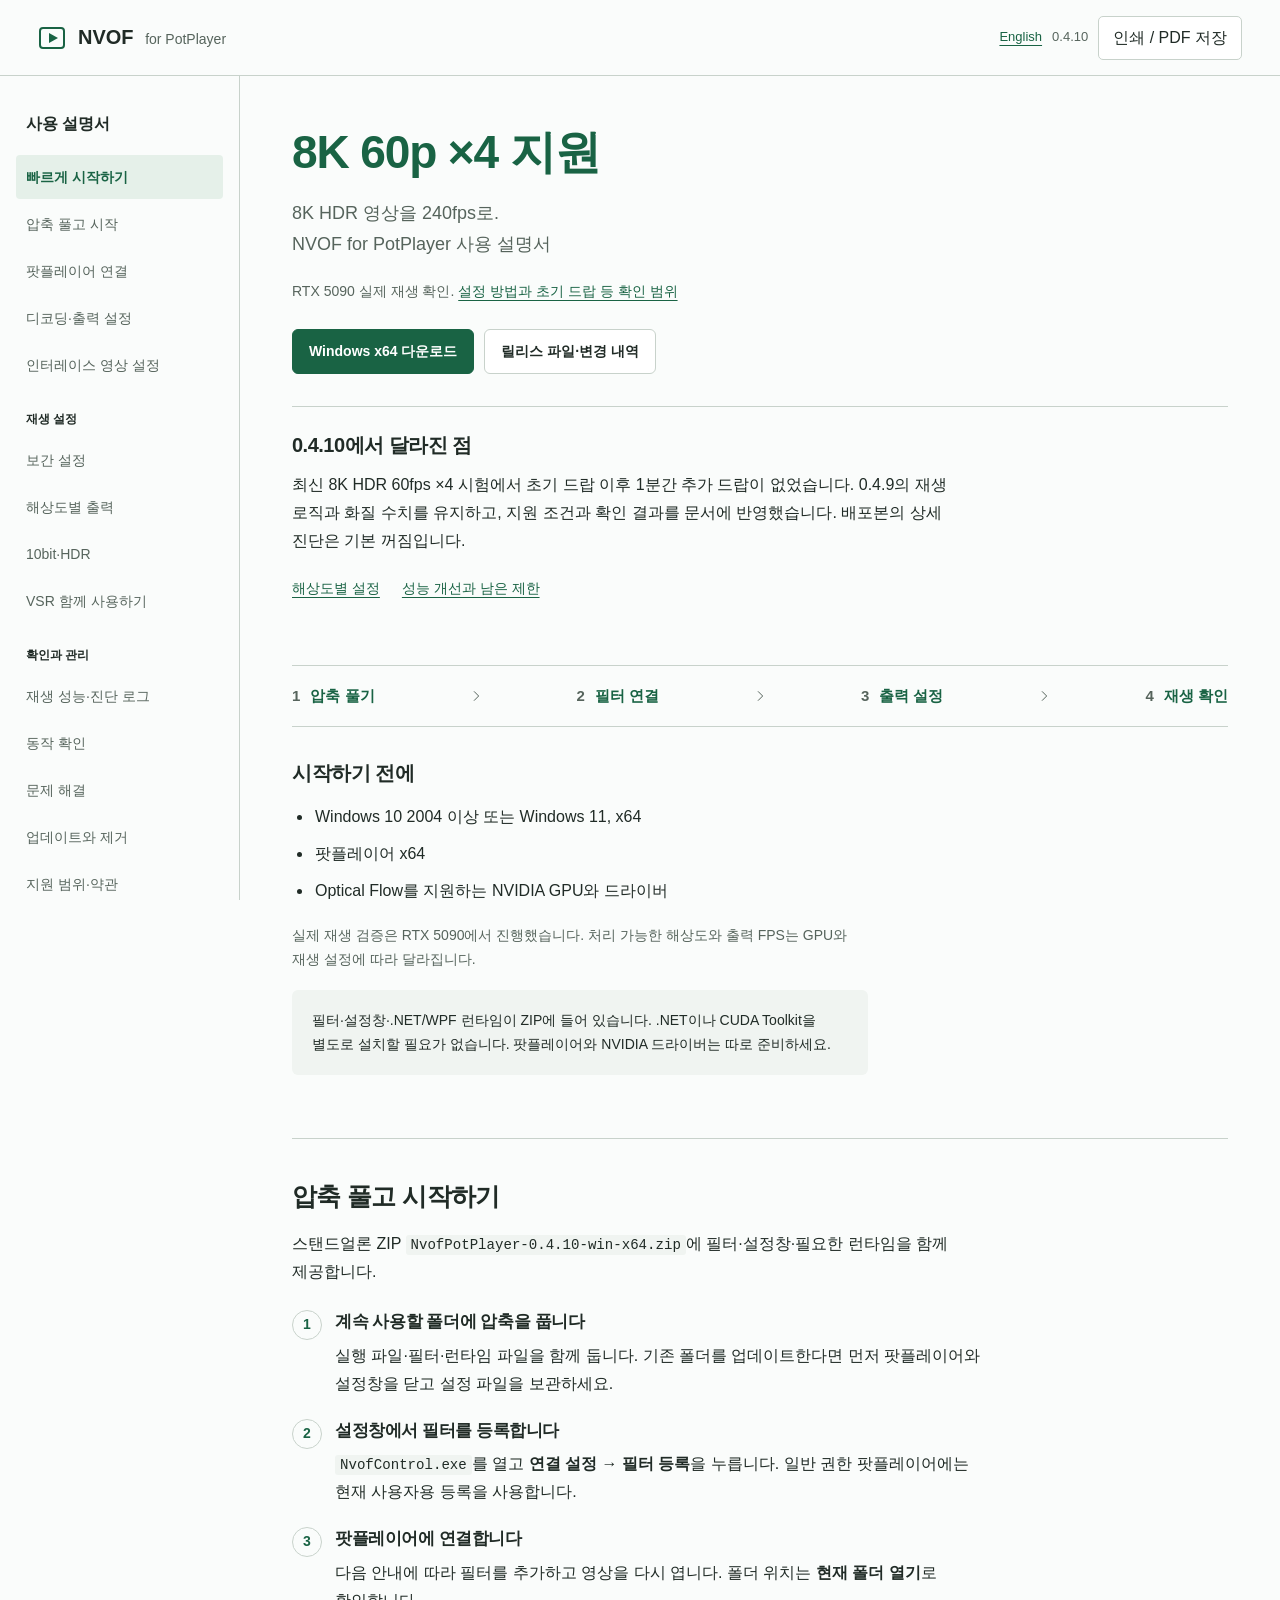
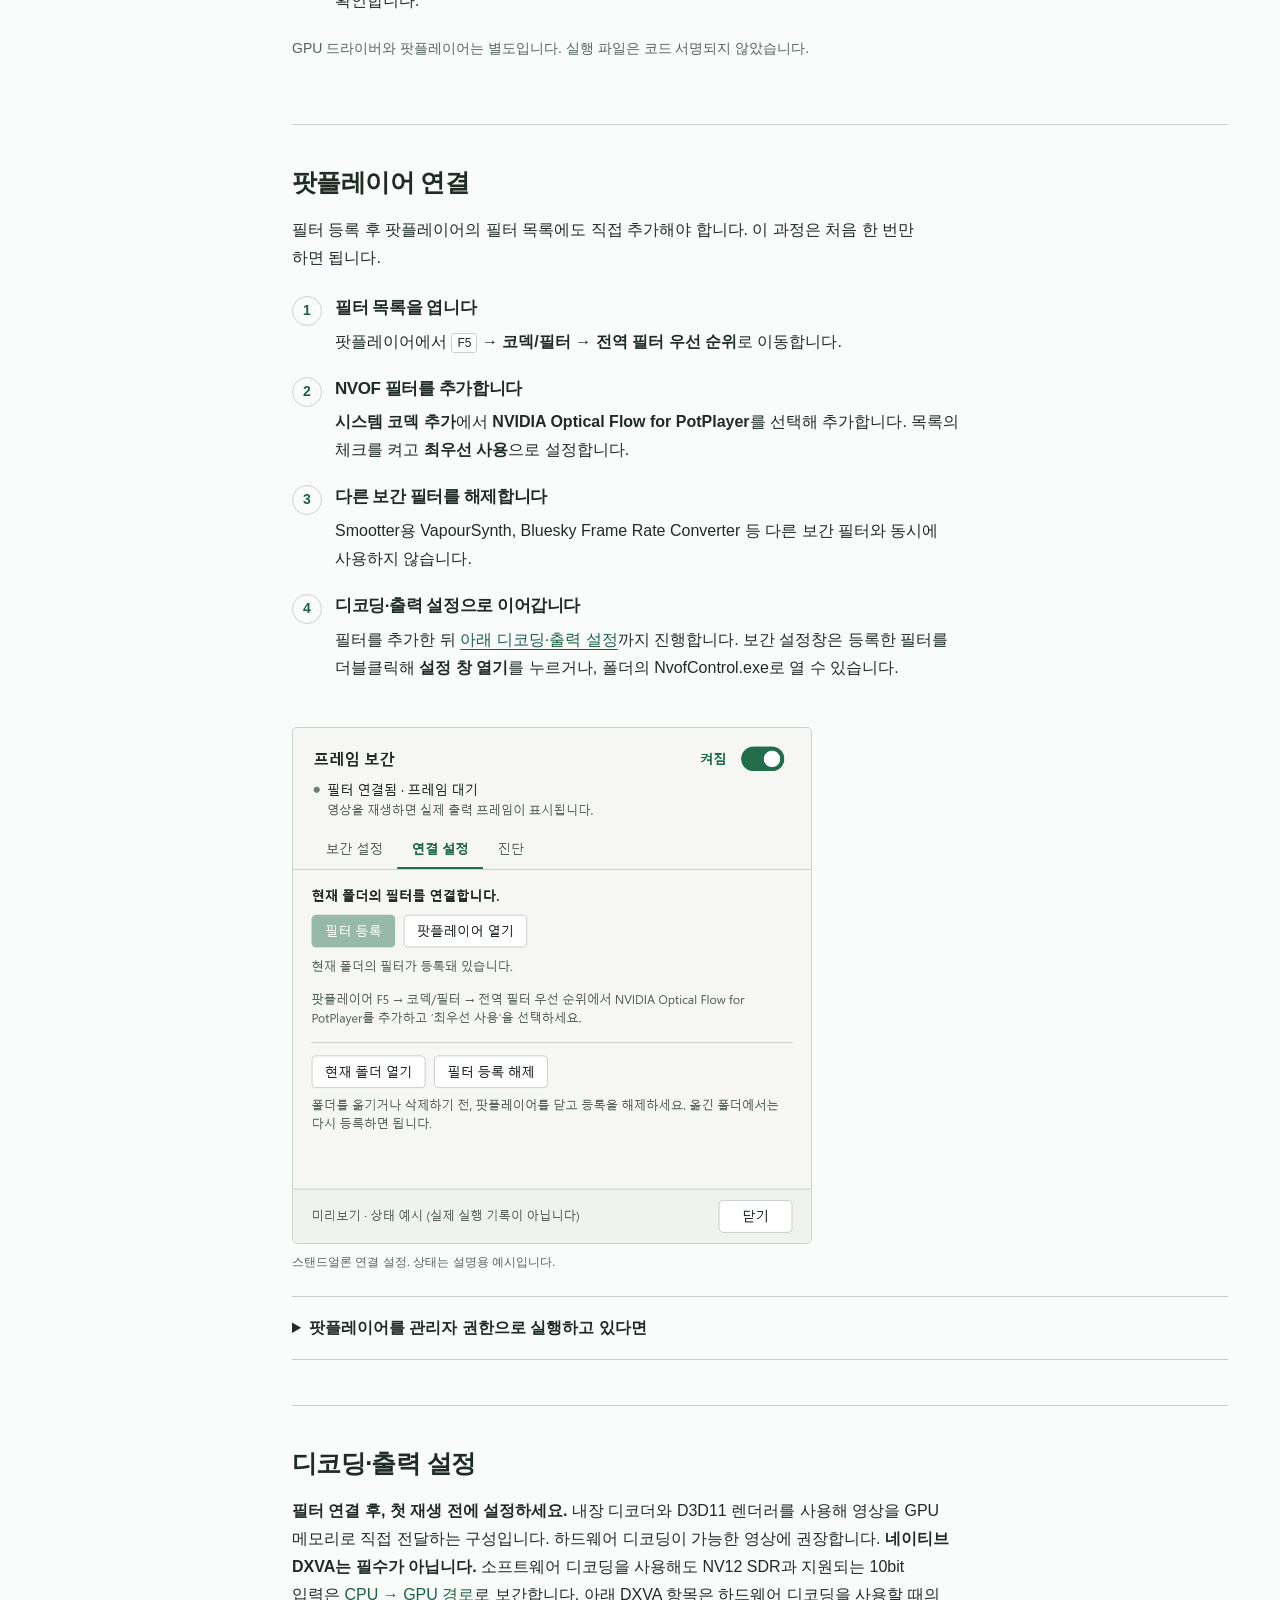
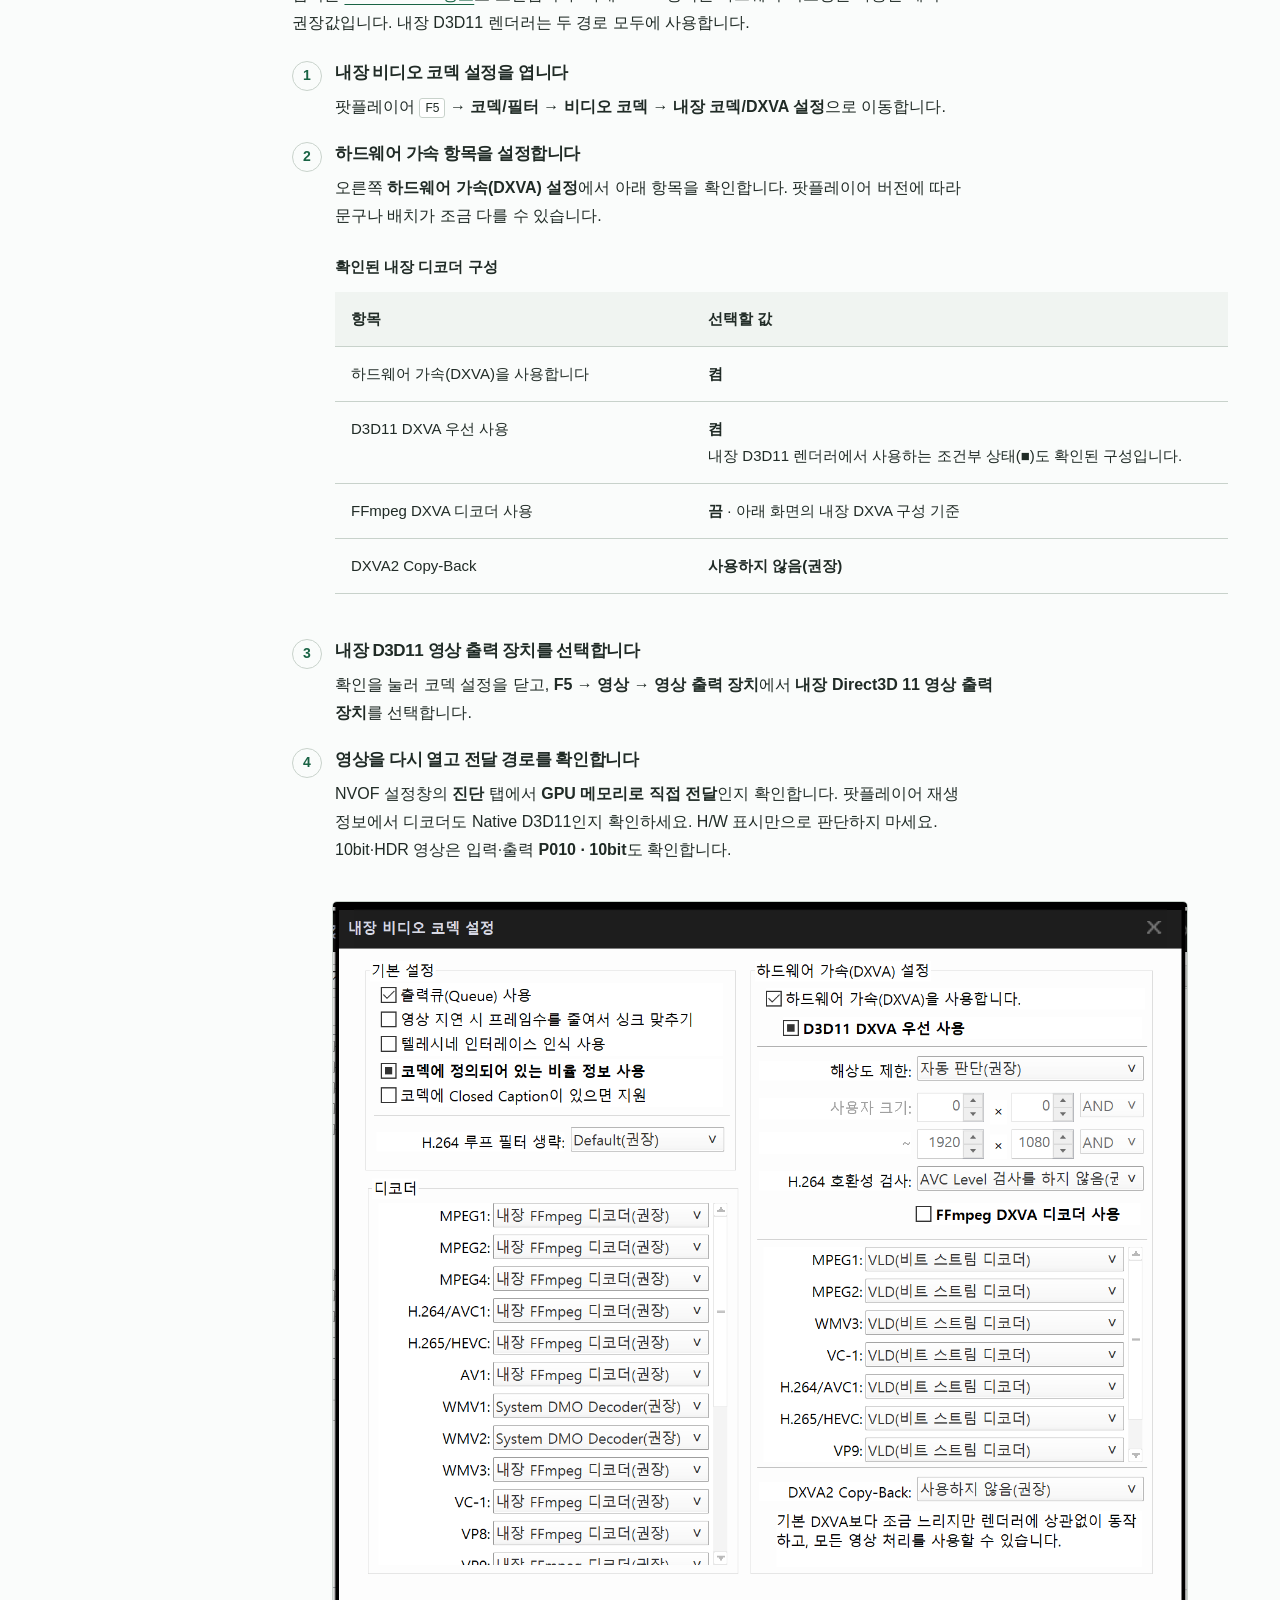
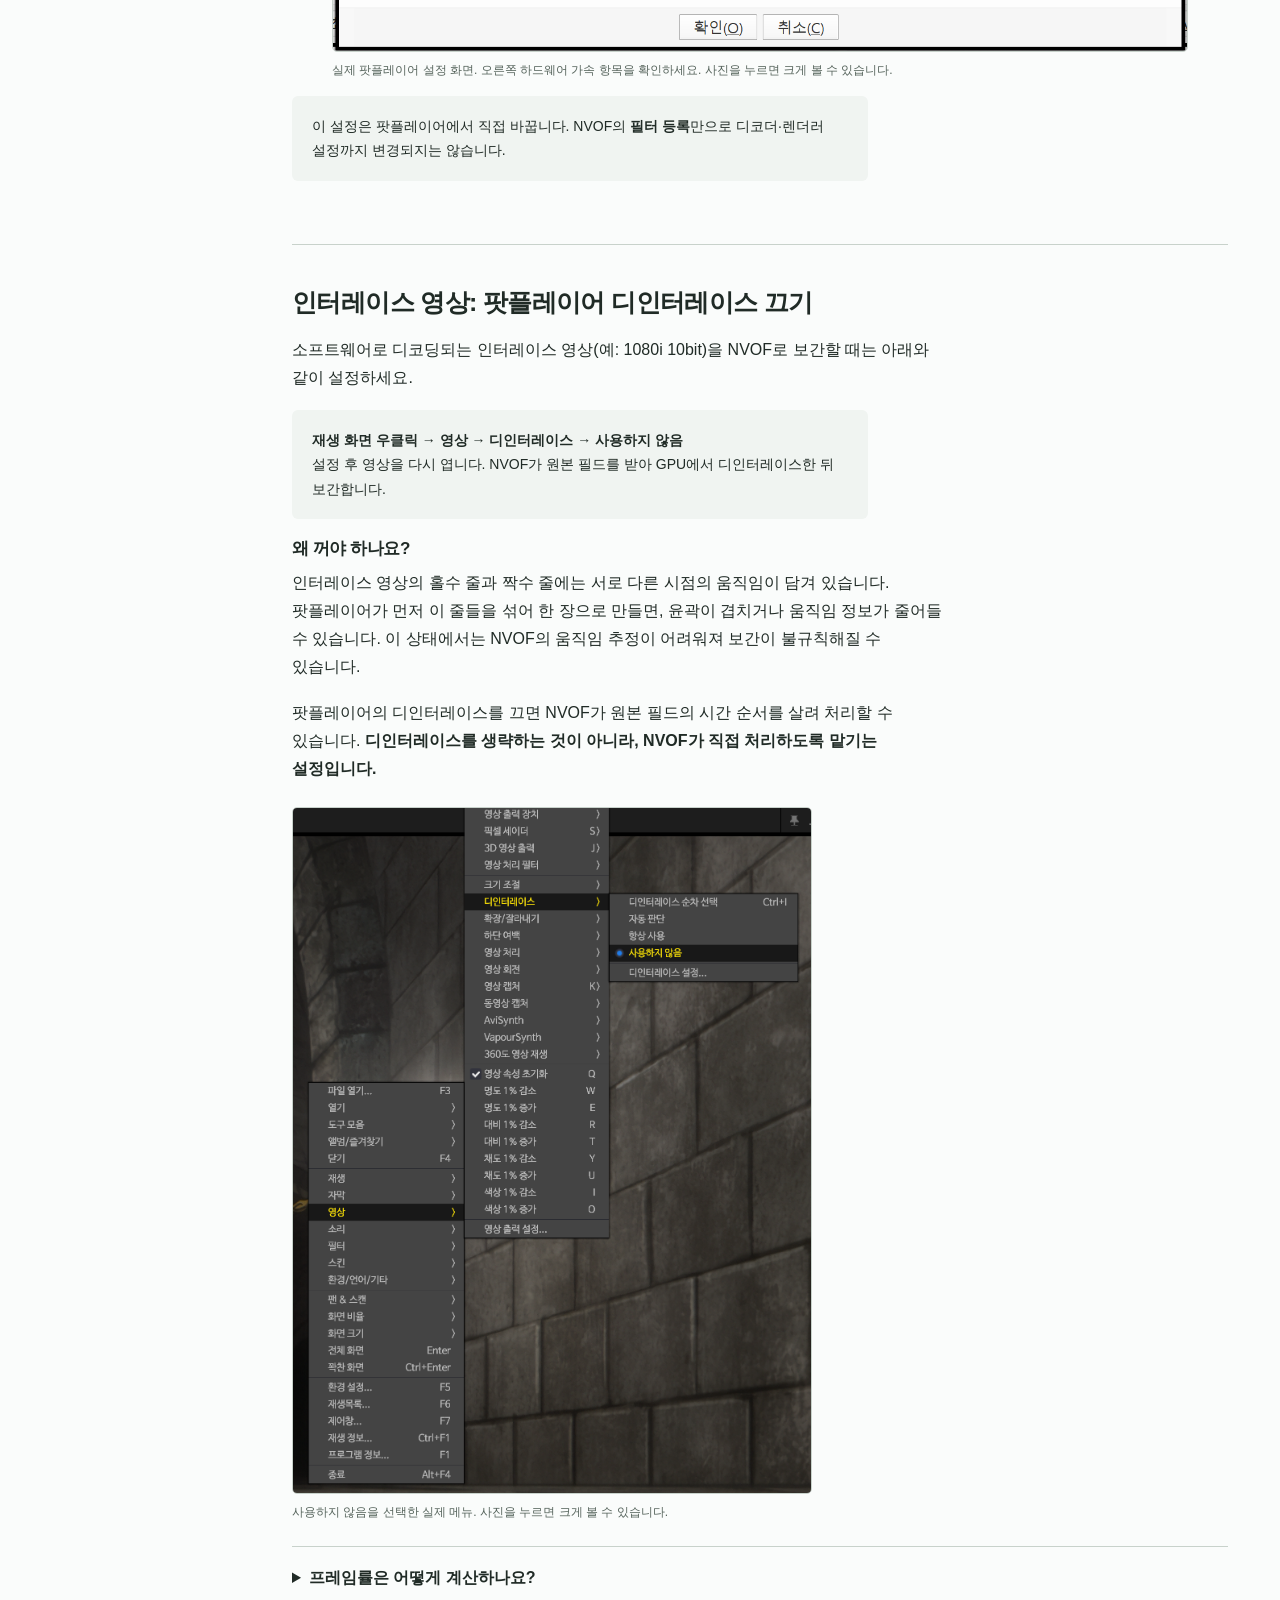
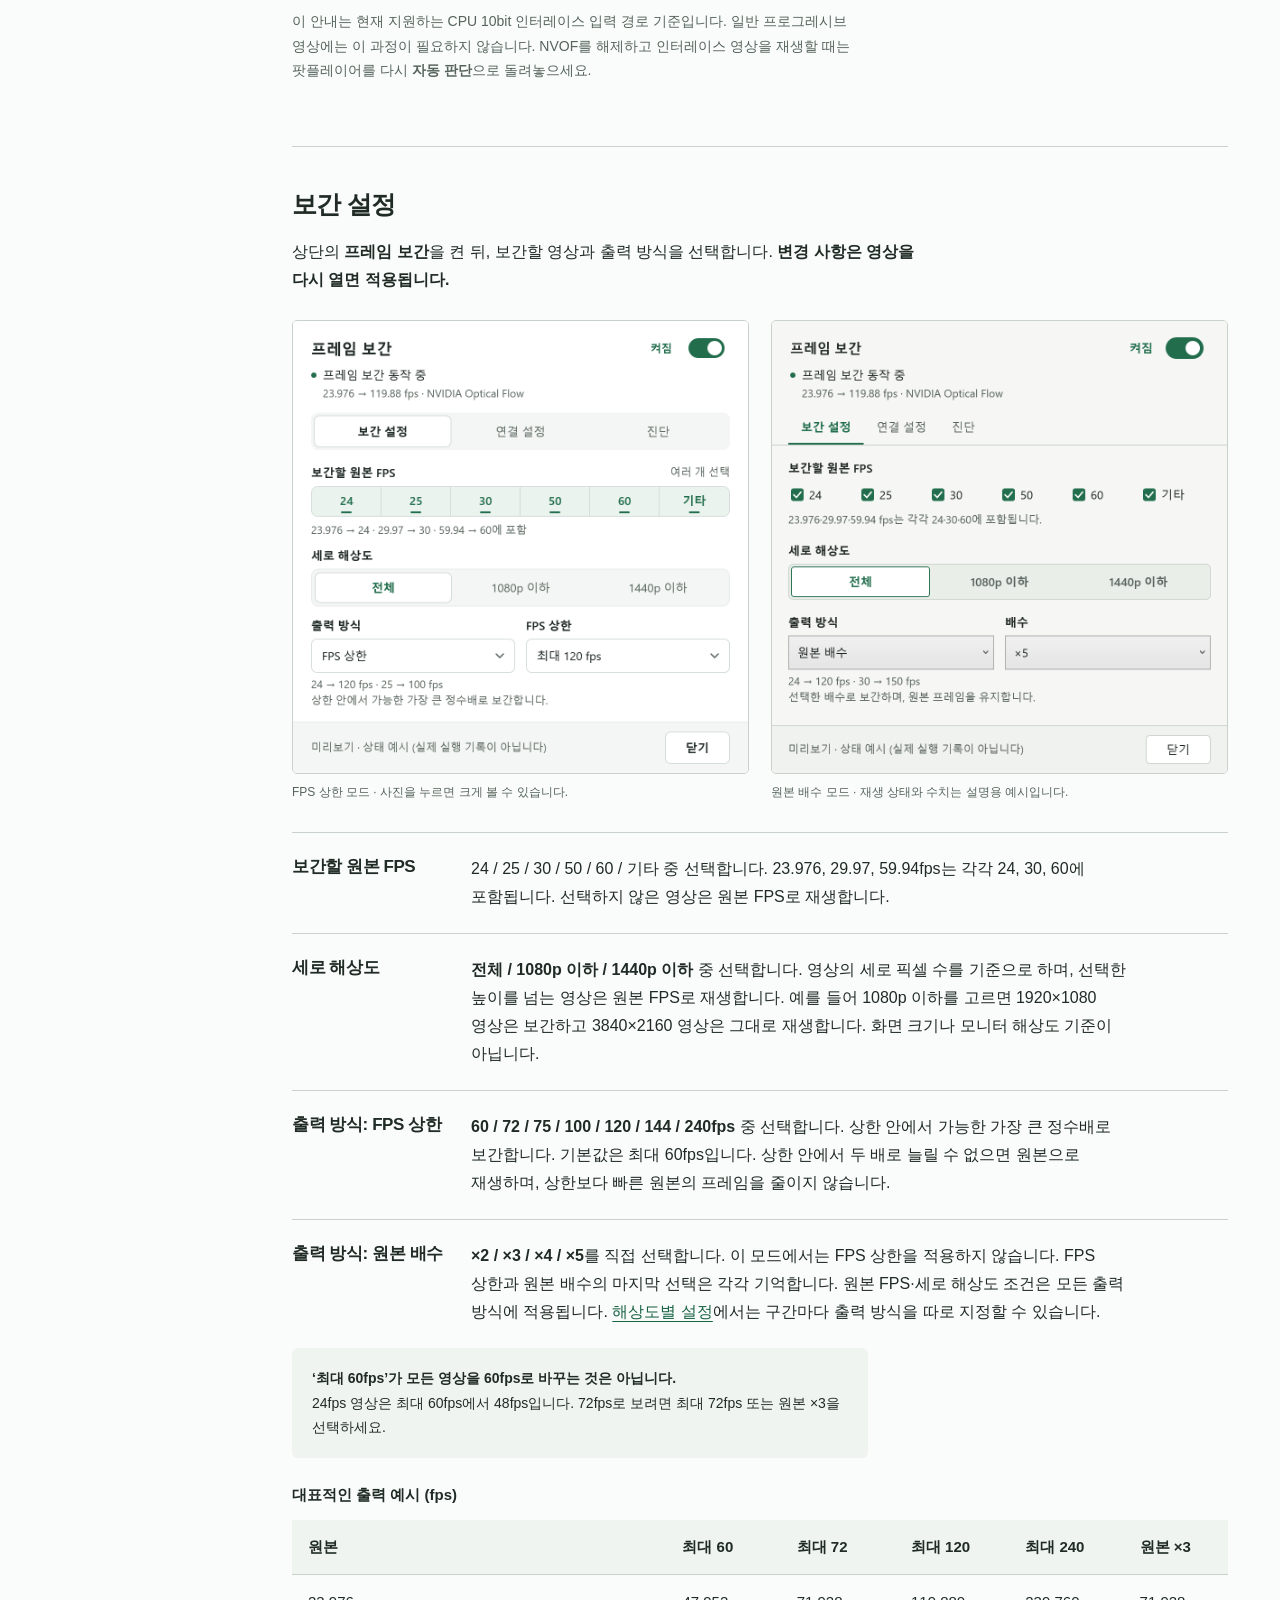
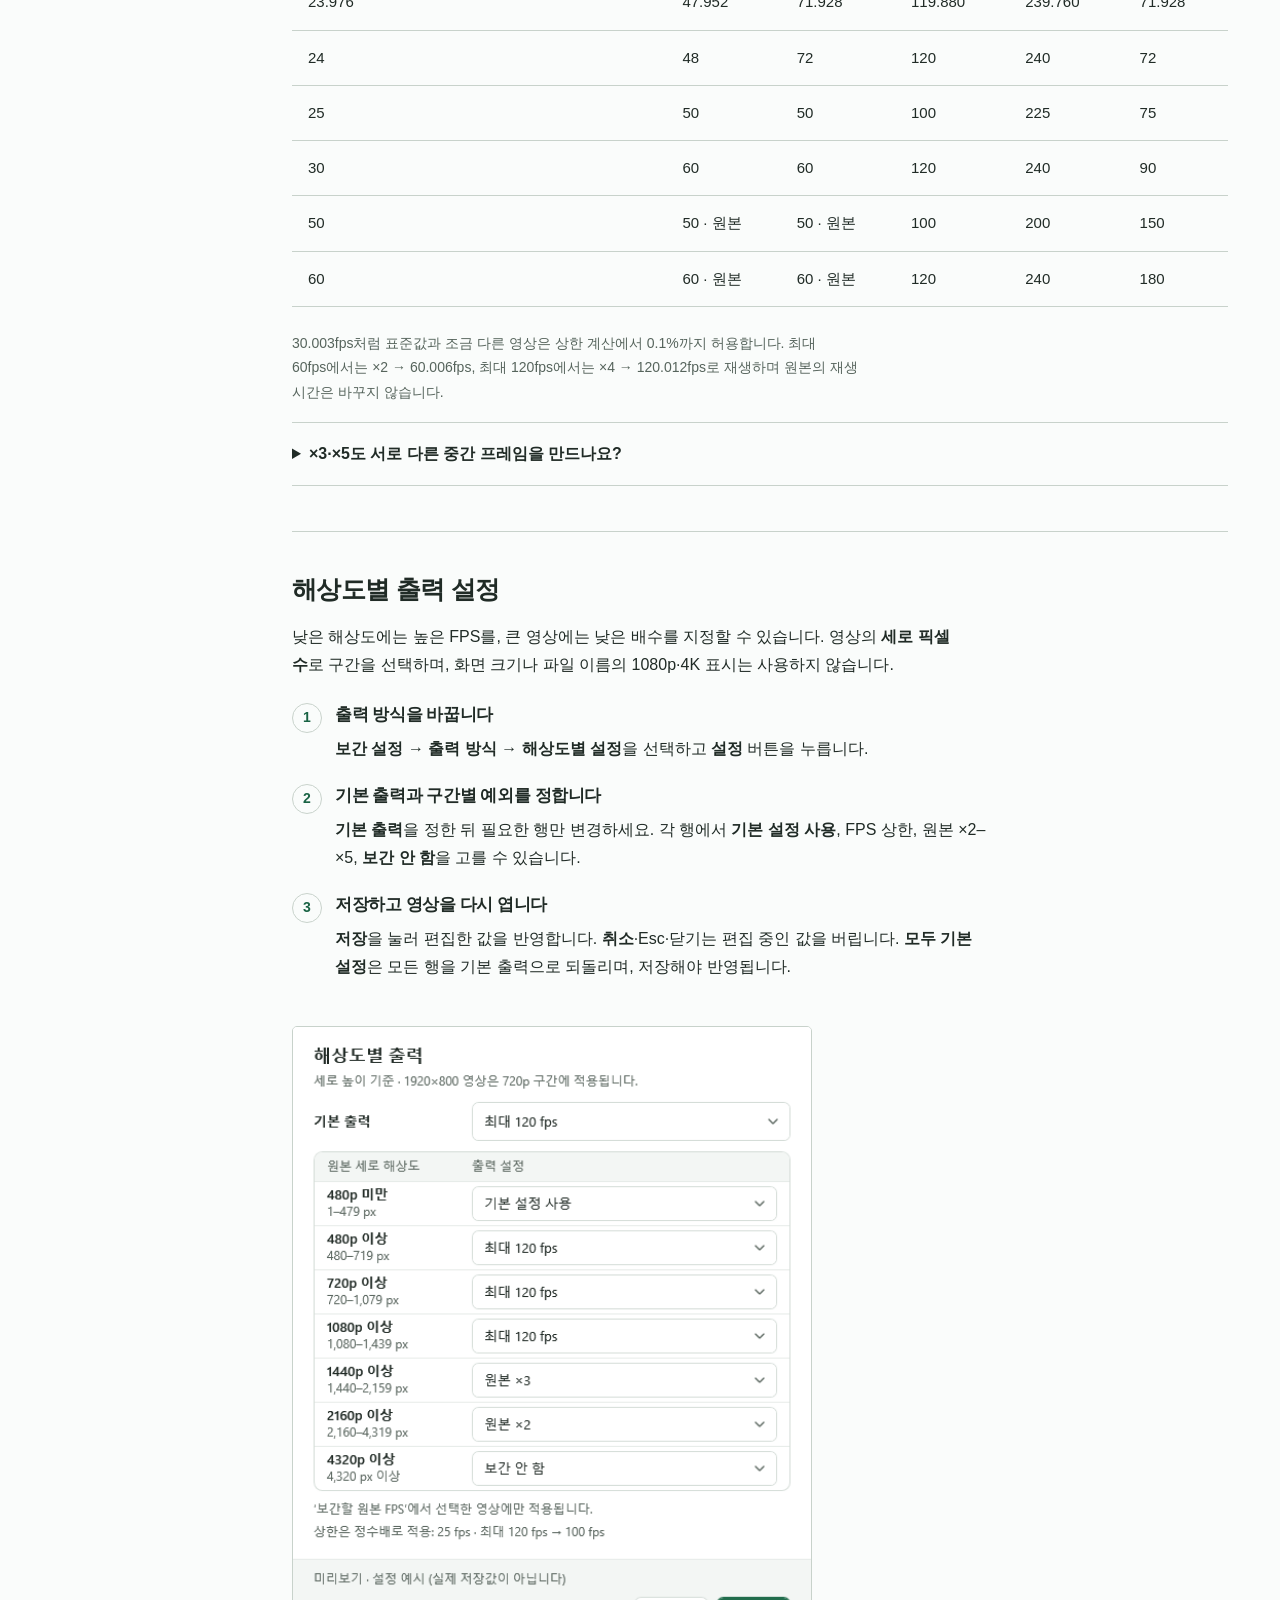
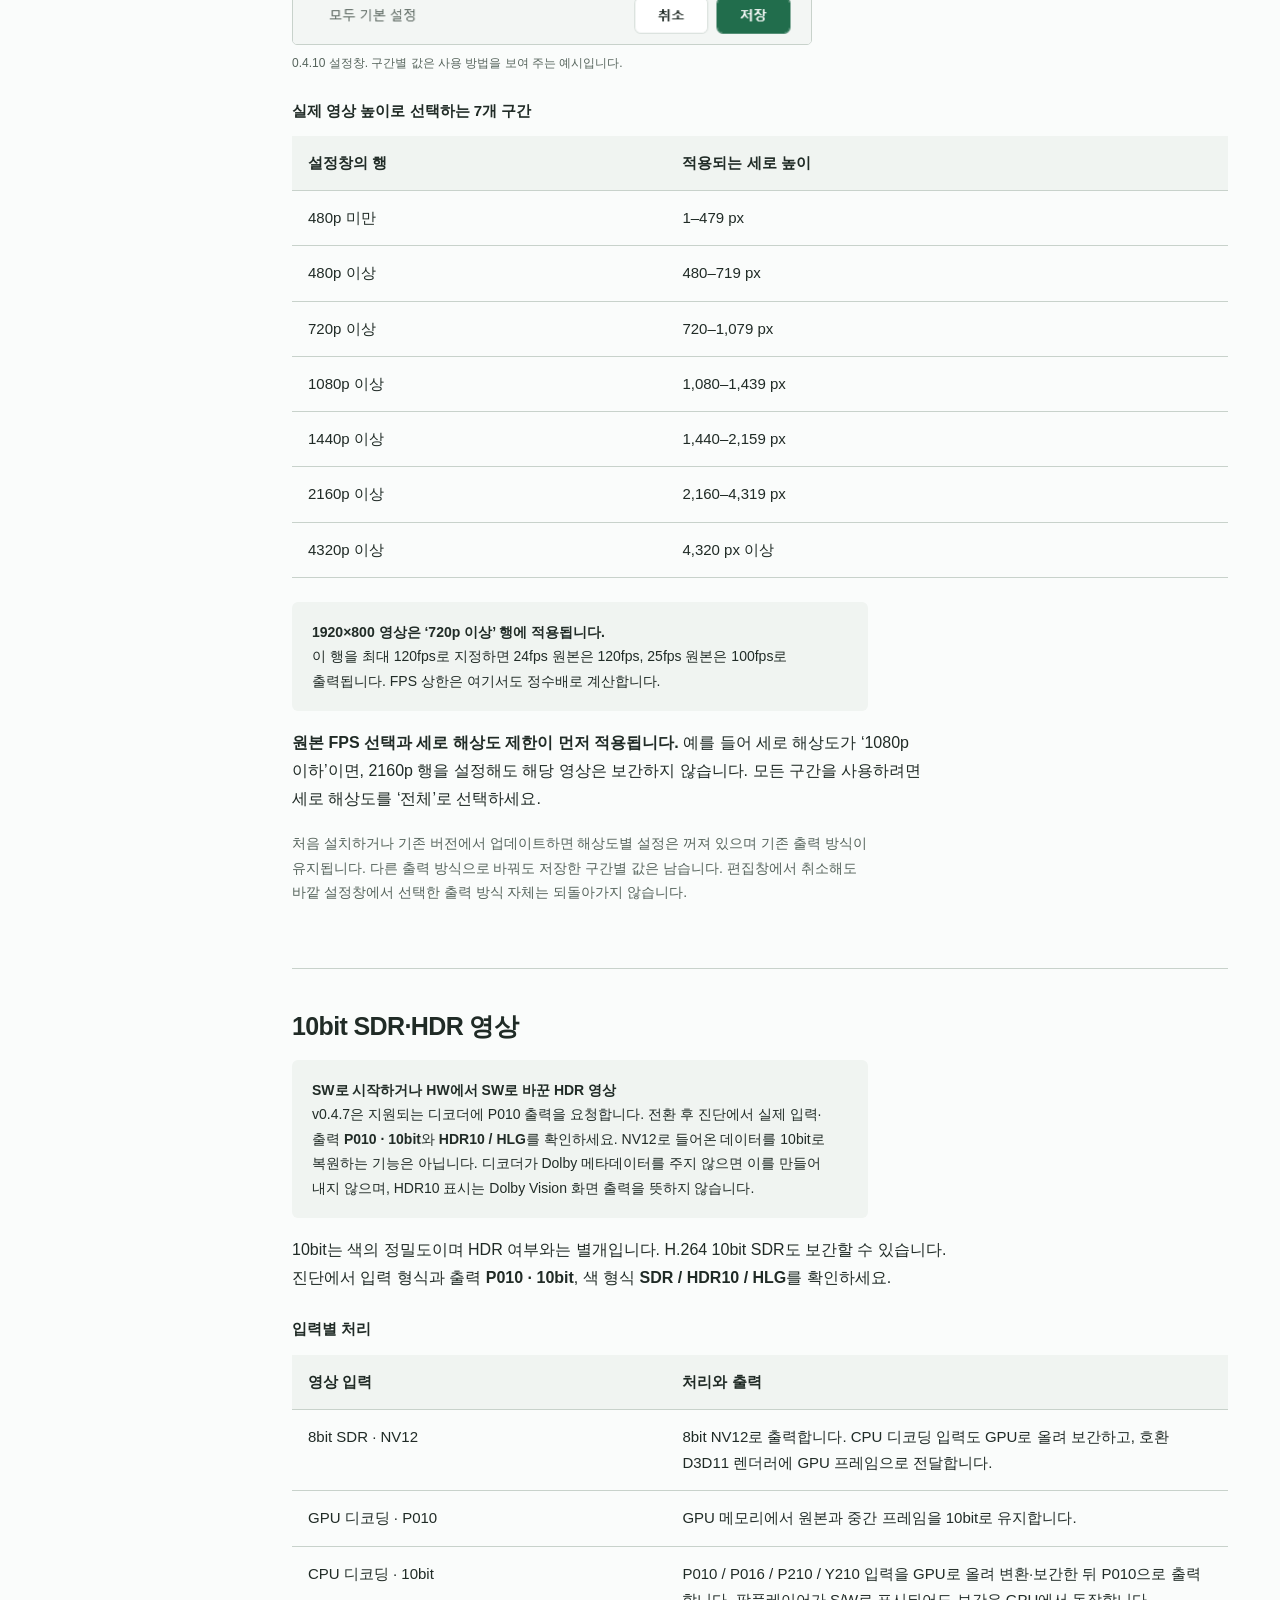
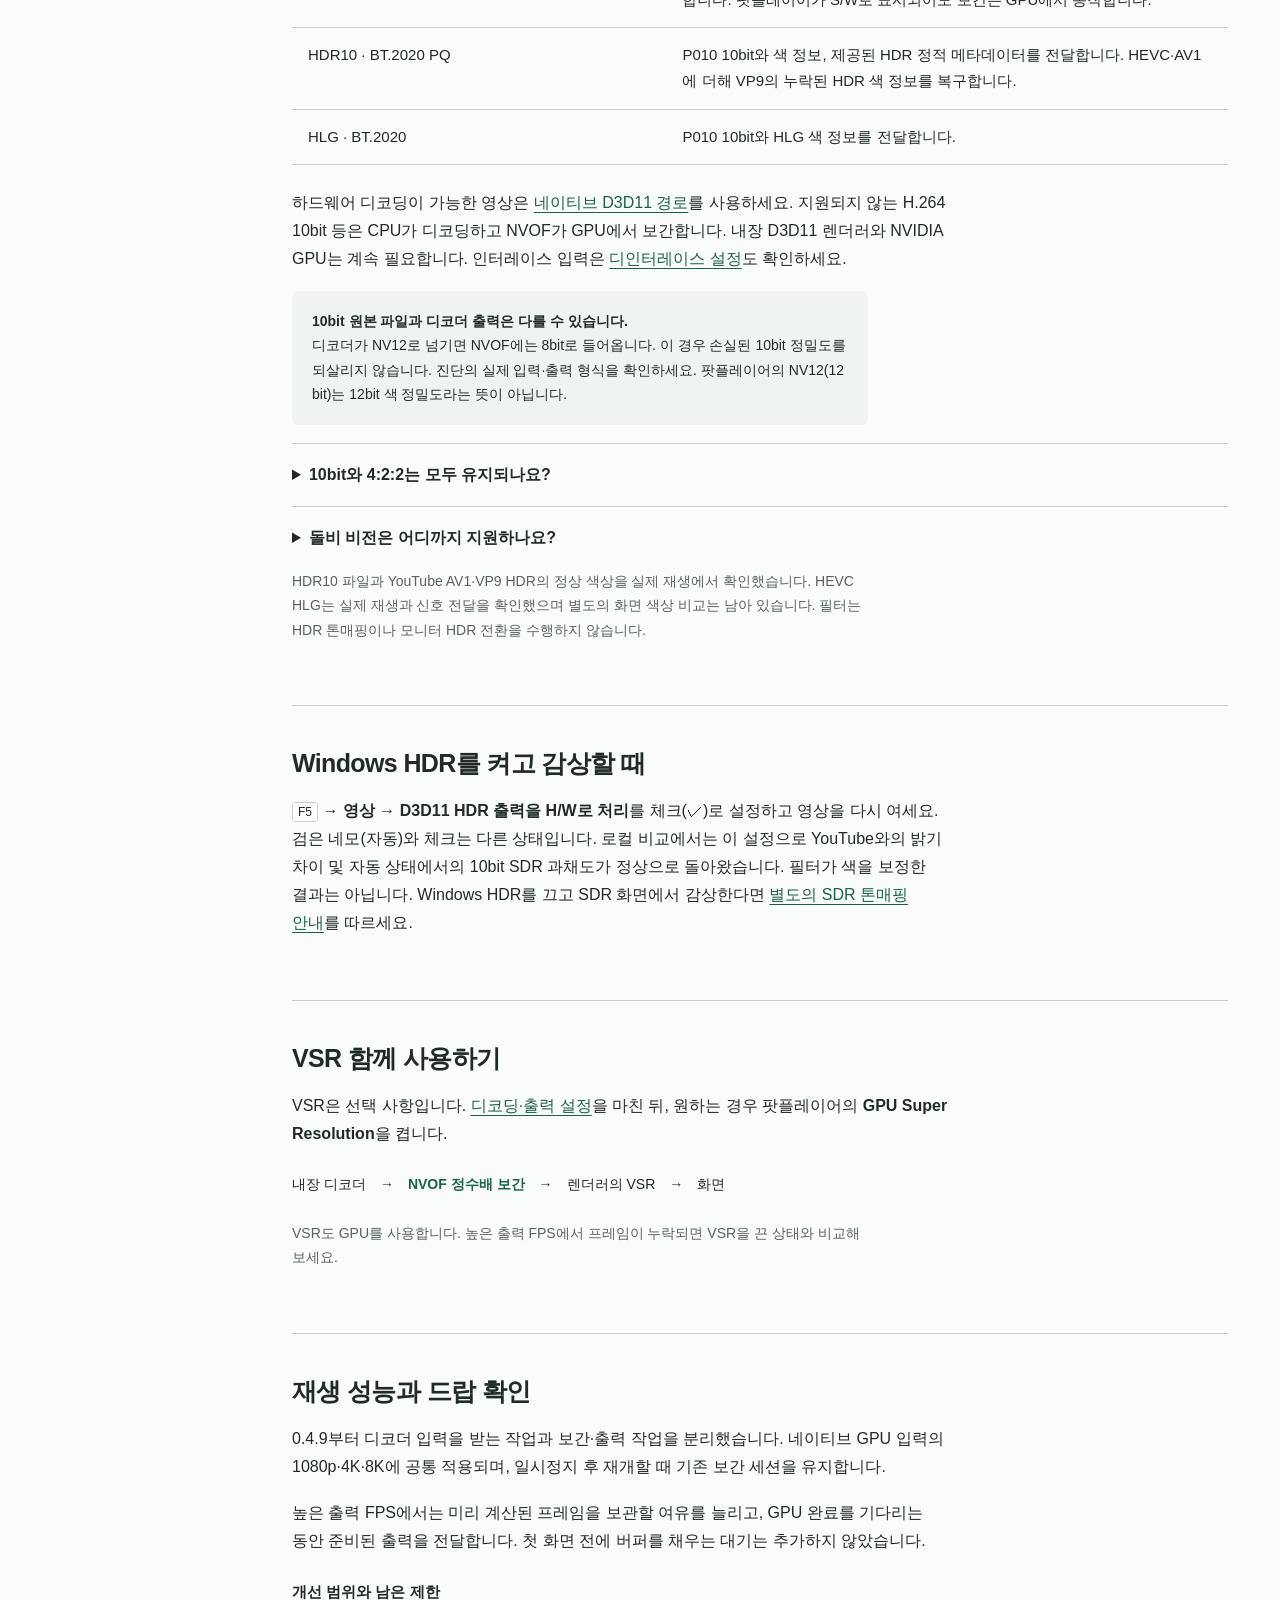
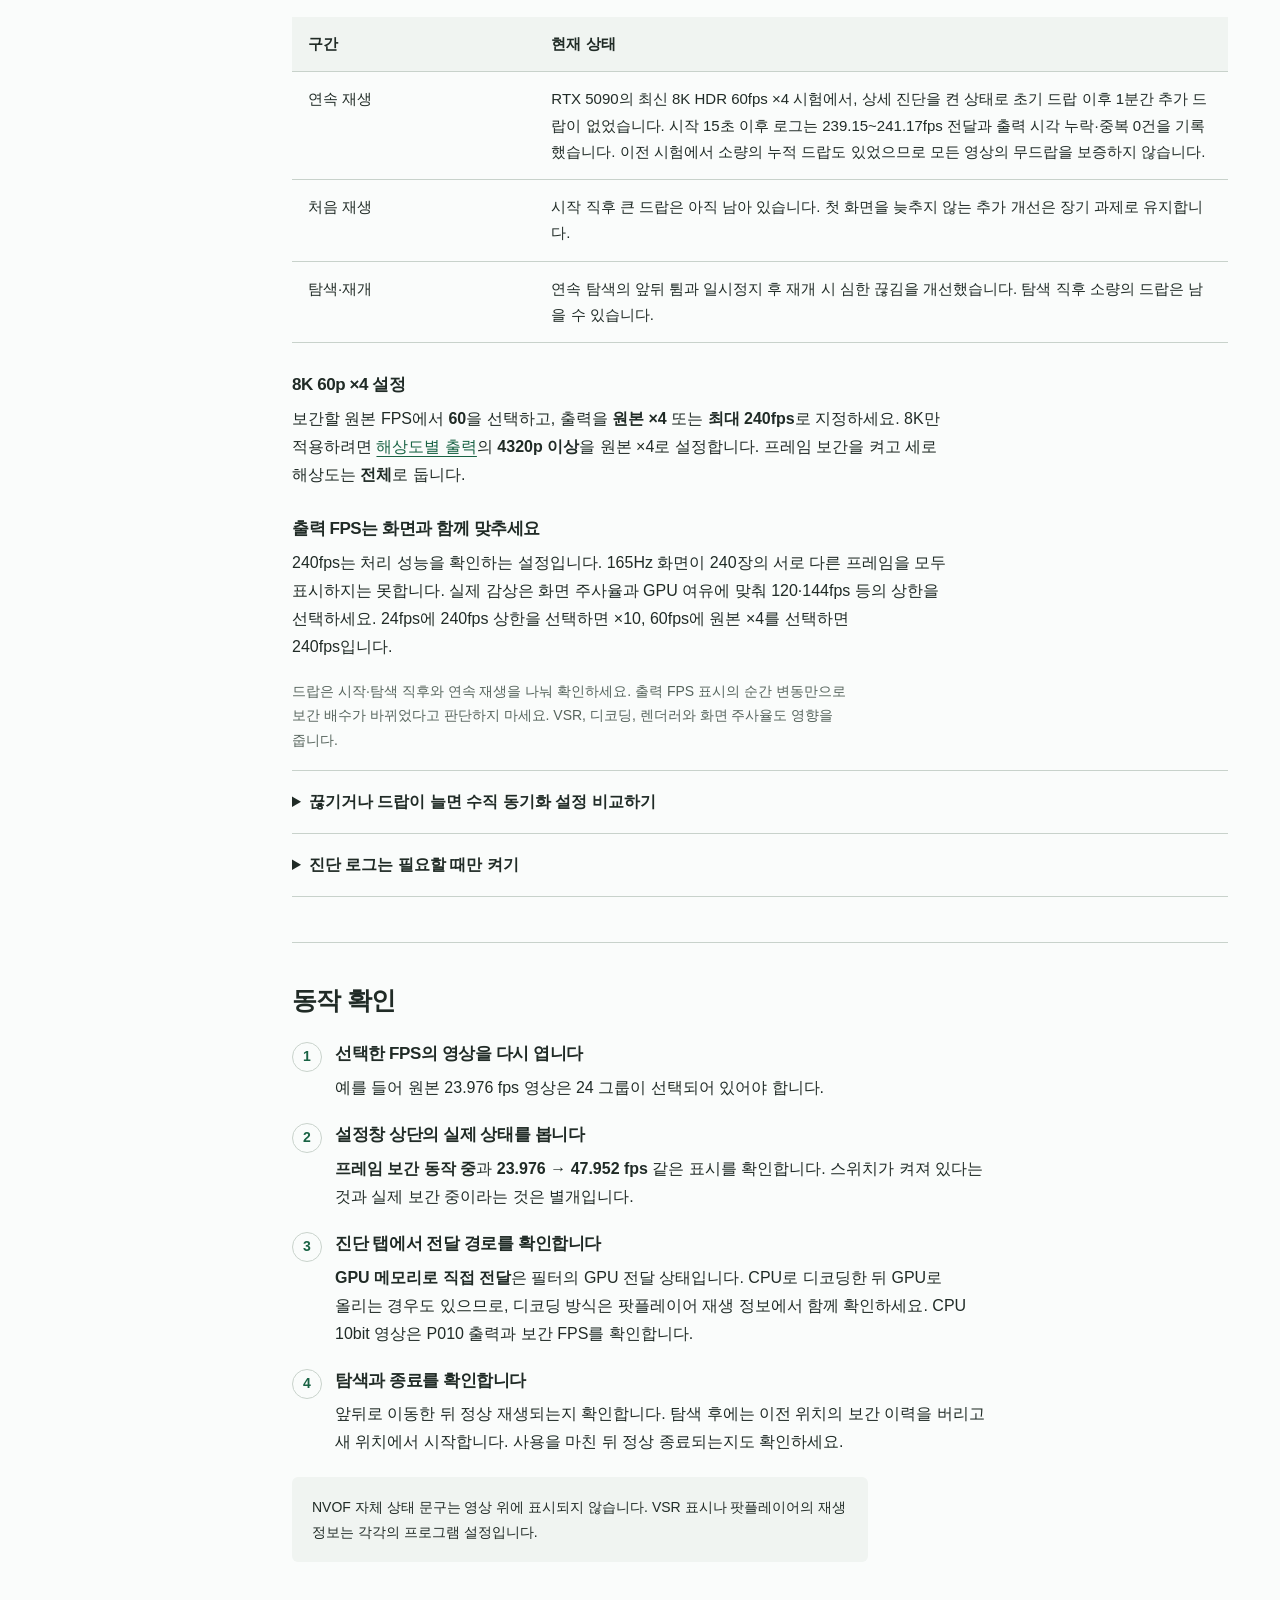
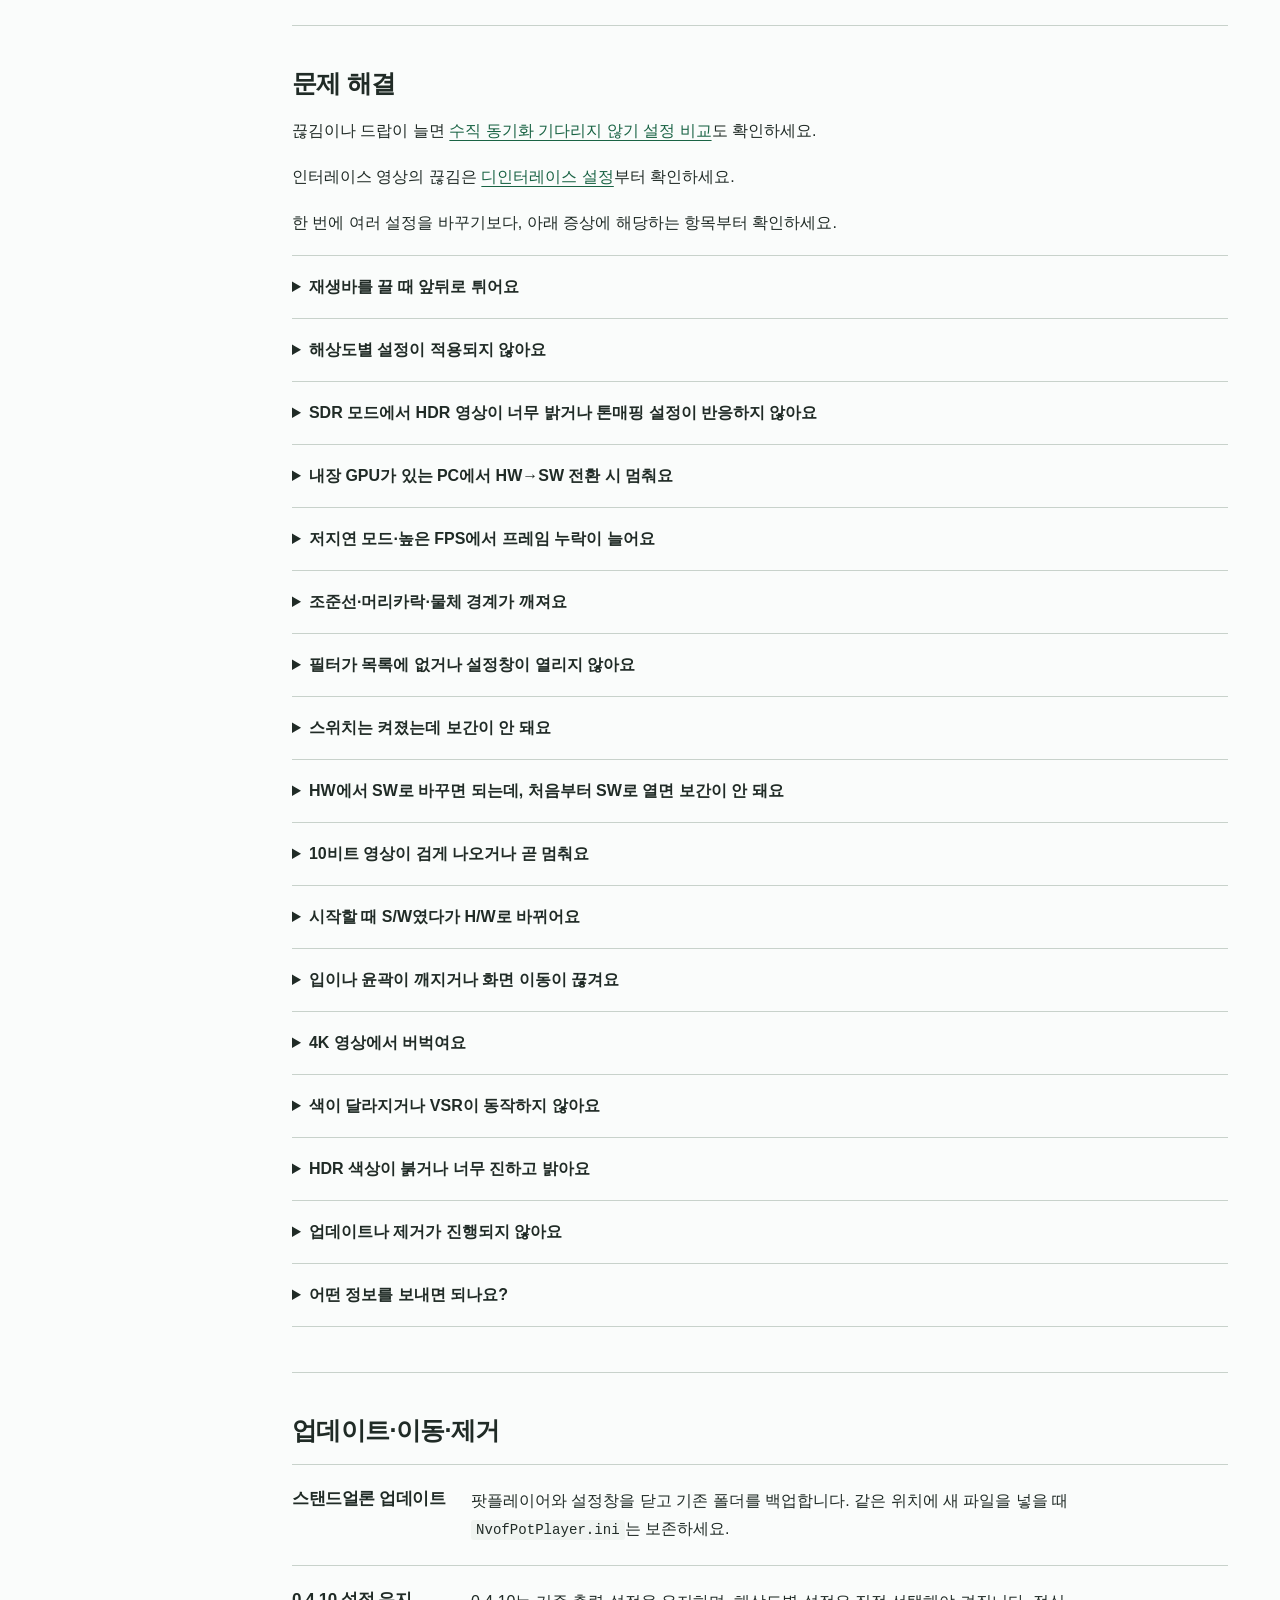
==== commit 3a8e4782: "Release v0.4.10 with 8K 60p x4 guide and vertical-sync help" ====
--- a/docs/manual/index.html
+++ b/docs/manual/index.html
@@ -1,16 +1,16 @@
 <!doctype html>
 <html lang="ko"><head><meta charset="utf-8"><meta name="viewport" content="width=device-width,initial-scale=1"><meta name="color-scheme" content="light"><title>NVOF for PotPlayer · 사용 설명서</title><link rel="stylesheet" href="manual.css"><script src="manual.js" defer></script></head>
 <body><a class="skip" href="#main">본문으로 건너뛰기</a>
-<header class="top"><a class="brand" href="#start" aria-label="NVOF 사용 설명서 처음으로"><svg viewBox="0 0 28 28" width="28" height="28" aria-hidden="true"><rect x="2" y="4" width="24" height="20" rx="3" fill="none" stroke="currentColor" stroke-width="2"/><path d="M11 9 20 14 11 19Z" fill="currentColor"/></svg><span>NVOF <span class="brand-sub">for PotPlayer</span></span></a><div class="header-actions"><a class="language-link" href="en.html" lang="en" hreflang="en">English</a><span class="version">0.4.9</span><button type="button" id="print">인쇄 / PDF 저장</button><button type="button" id="menu" aria-controls="toc" aria-expanded="false">목차</button></div></header>
+<header class="top"><a class="brand" href="#start" aria-label="NVOF 사용 설명서 처음으로"><svg viewBox="0 0 28 28" width="28" height="28" aria-hidden="true"><rect x="2" y="4" width="24" height="20" rx="3" fill="none" stroke="currentColor" stroke-width="2"/><path d="M11 9 20 14 11 19Z" fill="currentColor"/></svg><span>NVOF <span class="brand-sub">for PotPlayer</span></span></a><div class="header-actions"><a class="language-link" href="en.html" lang="en" hreflang="en">English</a><span class="version">0.4.10</span><button type="button" id="print">인쇄 / PDF 저장</button><button type="button" id="menu" aria-controls="toc" aria-expanded="false">목차</button></div></header>
 <div class="layout"><nav id="toc" aria-label="사용 설명서 목차"><p class="nav-title">사용 설명서</p><a href="#start">빠르게 시작하기</a><a href="#install">압축 풀고 시작</a><a href="#connect">팟플레이어 연결</a><a href="#hardware">디코딩·출력 설정</a><a href="#deinterlace">인터레이스 영상 설정</a><p class="nav-group">재생 설정</p><a href="#settings">보간 설정</a><a href="#resolution">해상도별 출력</a><a href="#tenbit">10bit·HDR</a><a href="#vsr">VSR 함께 사용하기</a><p class="nav-group">확인과 관리</p><a href="#performance">재생 성능·진단 로그</a><a href="#check">동작 확인</a><a href="#troubleshoot">문제 해결</a><a href="#update">업데이트와 제거</a><a href="#scope">지원 범위·약관</a><div class="nav-note">인터넷 없이 읽을 수 있어요.<br>문서 안에서 찾기: <kbd>Ctrl</kbd> + <kbd>F</kbd></div></nav>
-<main id="main"><section id="start" class="intro"><h1>NVOF 사용 설명서</h1><p class="lead">팟플레이어에서 영상을 더 부드럽게.<br>압축을 풀고 한 번만 연결하면, 선택한 영상에 정수배 보간을 적용합니다.</p>
-<div class="intro-actions"><a class="button primary" href="https://github.com/mkyoon80-alt/nvof-potplayer/releases/download/v0.4.9/NvofPotPlayer-0.4.9-win-x64.zip">Windows x64 다운로드</a><a class="button" href="https://github.com/mkyoon80-alt/nvof-potplayer/releases/tag/v0.4.9">릴리스 파일·변경 내역</a></div><div class="release-note"><h2>0.4.9에서 달라진 점</h2><p>해상도별 출력과 정돈된 설정창, 8K 고배수 재생의 입력·출력 처리 개선을 담았습니다. 여러 영상으로 비교한 공통 화질 튜닝값을 적용하고, 상세 진단은 기본으로 껐습니다.</p><div class="text-links"><a href="#resolution">해상도별 설정</a><a href="#performance">성능 개선과 남은 제한</a></div></div>
+<main id="main"><section id="start" class="intro"><h1>8K 60p ×4 지원</h1><p class="lead">8K HDR 영상을 240fps로.<br>NVOF for PotPlayer 사용 설명서</p><p class="support-scope">RTX 5090 실제 재생 확인. <a href="#performance">설정 방법과 초기 드랍 등 확인 범위</a></p>
+<div class="intro-actions"><a class="button primary" href="https://github.com/mkyoon80-alt/nvof-potplayer/releases/download/v0.4.10/NvofPotPlayer-0.4.10-win-x64.zip">Windows x64 다운로드</a><a class="button" href="https://github.com/mkyoon80-alt/nvof-potplayer/releases/tag/v0.4.10">릴리스 파일·변경 내역</a></div><div class="release-note"><h2>0.4.10에서 달라진 점</h2><p>최신 8K HDR 60fps ×4 시험에서 초기 드랍 이후 1분간 추가 드랍이 없었습니다. 0.4.9의 재생 로직과 화질 수치를 유지하고, 지원 조건과 확인 결과를 문서에 반영했습니다. 배포본의 상세 진단은 기본 꺼짐입니다.</p><div class="text-links"><a href="#resolution">해상도별 설정</a><a href="#performance">성능 개선과 남은 제한</a></div></div>
 <div class="quick-path" aria-label="처음 사용할 때의 순서"><a href="#install"><span>1</span>압축 풀기</a><svg aria-hidden="true" viewBox="0 0 24 24"><path d="m9 5 7 7-7 7"/></svg><a href="#connect"><span>2</span>필터 연결</a><svg aria-hidden="true" viewBox="0 0 24 24"><path d="m9 5 7 7-7 7"/></svg><a href="#hardware"><span>3</span>출력 설정</a><svg aria-hidden="true" viewBox="0 0 24 24"><path d="m9 5 7 7-7 7"/></svg><a href="#check"><span>4</span>재생 확인</a></div>
 <h2>시작하기 전에</h2>
 <ul class="checklist"><li>Windows 10 2004 이상 또는 Windows 11, x64</li><li>팟플레이어 x64</li><li>Optical Flow를 지원하는 NVIDIA GPU와 드라이버</li></ul>
 <p class="muted">실제 재생 검증은 RTX 5090에서 진행했습니다. 처리 가능한 해상도와 출력 FPS는 GPU와 재생 설정에 따라 달라집니다.</p>
 <p class="note">필터·설정창·.NET/WPF 런타임이 ZIP에 들어 있습니다. .NET이나 CUDA Toolkit을 별도로 설치할 필요가 없습니다. 팟플레이어와 NVIDIA 드라이버는 따로 준비하세요.</p></section>
-<section id="install"><h2>압축 풀고 시작하기</h2><p>스탠드얼론 ZIP <code>NvofPotPlayer-0.4.9-win-x64.zip</code>에 필터·설정창·필요한 런타임을 함께 제공합니다.</p><ol class="steps"><li><h3>계속 사용할 폴더에 압축을 풉니다</h3><p>실행 파일·필터·런타임 파일을 함께 둡니다. 기존 폴더를 업데이트한다면 먼저 팟플레이어와 설정창을 닫고 설정 파일을 보관하세요.</p></li><li><h3>설정창에서 필터를 등록합니다</h3><p><code>NvofControl.exe</code>를 열고 <strong>연결 설정 → 필터 등록</strong>을 누릅니다. 일반 권한 팟플레이어에는 현재 사용자용 등록을 사용합니다.</p></li><li><h3>팟플레이어에 연결합니다</h3><p>다음 안내에 따라 필터를 추가하고 영상을 다시 엽니다. 폴더 위치는 <strong>현재 폴더 열기</strong>로 확인합니다.</p></li></ol><p class="muted">GPU 드라이버와 팟플레이어는 별도입니다. 실행 파일은 코드 서명되지 않았습니다.</p></section>
+<section id="install"><h2>압축 풀고 시작하기</h2><p>스탠드얼론 ZIP <code>NvofPotPlayer-0.4.10-win-x64.zip</code>에 필터·설정창·필요한 런타임을 함께 제공합니다.</p><ol class="steps"><li><h3>계속 사용할 폴더에 압축을 풉니다</h3><p>실행 파일·필터·런타임 파일을 함께 둡니다. 기존 폴더를 업데이트한다면 먼저 팟플레이어와 설정창을 닫고 설정 파일을 보관하세요.</p></li><li><h3>설정창에서 필터를 등록합니다</h3><p><code>NvofControl.exe</code>를 열고 <strong>연결 설정 → 필터 등록</strong>을 누릅니다. 일반 권한 팟플레이어에는 현재 사용자용 등록을 사용합니다.</p></li><li><h3>팟플레이어에 연결합니다</h3><p>다음 안내에 따라 필터를 추가하고 영상을 다시 엽니다. 폴더 위치는 <strong>현재 폴더 열기</strong>로 확인합니다.</p></li></ol><p class="muted">GPU 드라이버와 팟플레이어는 별도입니다. 실행 파일은 코드 서명되지 않았습니다.</p></section>
 <section id="connect"><h2>팟플레이어 연결</h2><p>필터 등록 후 팟플레이어의 필터 목록에도 직접 추가해야 합니다. 이 과정은 처음 한 번만 하면 됩니다.</p><ol class="steps"><li><h3>필터 목록을 엽니다</h3><p>팟플레이어에서 <kbd>F5</kbd> → <strong>코덱/필터</strong> → <strong>전역 필터 우선 순위</strong>로 이동합니다.</p></li><li><h3>NVOF 필터를 추가합니다</h3><p><strong>시스템 코덱 추가</strong>에서 <strong>NVIDIA Optical Flow for PotPlayer</strong>를 선택해 추가합니다. 목록의 체크를 켜고 <strong>최우선 사용</strong>으로 설정합니다.</p></li><li><h3>다른 보간 필터를 해제합니다</h3><p>Smootter용 VapourSynth, Bluesky Frame Rate Converter 등 다른 보간 필터와 동시에 사용하지 않습니다.</p></li><li><h3>디코딩·출력 설정으로 이어갑니다</h3><p>필터를 추가한 뒤 <a href="#hardware">아래 디코딩·출력 설정</a>까지 진행합니다. 보간 설정창은 등록한 필터를 더블클릭해 <strong>설정 창 열기</strong>를 누르거나, 폴더의 NvofControl.exe로 열 수 있습니다.</p></li></ol><figure class="options-figure"><a href="images/connection.png"><img src="images/connection.png" alt="연결 설정의 필터 등록, 팟플레이어 열기, 현재 폴더 열기, 필터 등록 해제 버튼" width="1008" height="1002" loading="lazy"></a><figcaption>스탠드얼론 연결 설정. 상태는 설명용 예시입니다.</figcaption></figure><details><summary>팟플레이어를 관리자 권한으로 실행하고 있다면</summary><p>일반 권한으로 실행하는 구성이 가장 간단합니다. 관리자 실행이 필요하다면 NVOF의 <strong>연결 설정</strong> 탭에서 관리자용 등록을 진행합니다. 이때만 Windows 권한 승인이 필요합니다. 관리자용 등록은 연결 설정의 필터 등록 해제에서 Windows 권한 승인을 받아 해제합니다.</p></details></section>
 <section id="hardware"><h2>디코딩·출력 설정</h2>
 <p><strong>필터 연결 후, 첫 재생 전에 설정하세요.</strong> 내장 디코더와 D3D11 렌더러를 사용해 영상을 GPU 메모리로 직접 전달하는 구성입니다. 하드웨어 디코딩이 가능한 영상에 권장합니다. <strong>네이티브 DXVA는 필수가 아닙니다.</strong> 소프트웨어 디코딩을 사용해도 NV12 SDR과 지원되는 10bit 입력은 <a href="#tenbit">CPU → GPU 경로</a>로 보간합니다. 아래 DXVA 항목은 하드웨어 디코딩을 사용할 때의 권장값입니다. 내장 D3D11 렌더러는 두 경로 모두에 사용합니다.</p>
@@ -66,7 +66,7 @@
 <section id="resolution"><h2>해상도별 출력 설정</h2>
 <p>낮은 해상도에는 높은 FPS를, 큰 영상에는 낮은 배수를 지정할 수 있습니다. 영상의 <strong>세로 픽셀 수</strong>로 구간을 선택하며, 화면 크기나 파일 이름의 1080p·4K 표시는 사용하지 않습니다.</p>
 <ol class="steps"><li><h3>출력 방식을 바꿉니다</h3><p><strong>보간 설정 → 출력 방식 → 해상도별 설정</strong>을 선택하고 <strong>설정</strong> 버튼을 누릅니다.</p></li><li><h3>기본 출력과 구간별 예외를 정합니다</h3><p><strong>기본 출력</strong>을 정한 뒤 필요한 행만 변경하세요. 각 행에서 <strong>기본 설정 사용</strong>, FPS 상한, 원본 ×2–×5, <strong>보간 안 함</strong>을 고를 수 있습니다.</p></li><li><h3>저장하고 영상을 다시 엽니다</h3><p><strong>저장</strong>을 눌러 편집한 값을 반영합니다. <strong>취소</strong>·Esc·닫기는 편집 중인 값을 버립니다. <strong>모두 기본 설정</strong>은 모든 행을 기본 출력으로 되돌리며, 저장해야 반영됩니다.</p></li></ol>
-<figure class="options-figure"><a href="images/resolution.png"><img src="images/resolution.png" alt="해상도별 출력 편집창: 기본 출력, 7개 세로 해상도 구간, 모두 기본 설정·취소·저장" width="1008" height="1202" loading="lazy"></a><figcaption>0.4.9 설정창. 구간별 값은 사용 방법을 보여 주는 예시입니다.</figcaption></figure>
+<figure class="options-figure"><a href="images/resolution.png"><img src="images/resolution.png" alt="해상도별 출력 편집창: 기본 출력, 7개 세로 해상도 구간, 모두 기본 설정·취소·저장" width="1008" height="1202" loading="lazy"></a><figcaption>0.4.10 설정창. 구간별 값은 사용 방법을 보여 주는 예시입니다.</figcaption></figure>
 <div class="table-wrap" tabindex="0" role="region" aria-label="세로 해상도 구간"><table><caption>실제 영상 높이로 선택하는 7개 구간</caption><thead><tr><th scope="col">설정창의 행</th><th scope="col">적용되는 세로 높이</th></tr></thead><tbody>
 <tr><th scope="row">480p 미만</th><td>1–479 px</td></tr><tr><th scope="row">480p 이상</th><td>480–719 px</td></tr><tr><th scope="row">720p 이상</th><td>720–1,079 px</td></tr><tr><th scope="row">1080p 이상</th><td>1,080–1,439 px</td></tr><tr><th scope="row">1440p 이상</th><td>1,440–2,159 px</td></tr><tr><th scope="row">2160p 이상</th><td>2,160–4,319 px</td></tr><tr><th scope="row">4320p 이상</th><td>4,320 px 이상</td></tr></tbody></table></div>
 <p class="note"><strong>1920×800 영상은 ‘720p 이상’ 행에 적용됩니다.</strong><br>이 행을 최대 120fps로 지정하면 24fps 원본은 120fps, 25fps 원본은 100fps로 출력됩니다. FPS 상한은 여기서도 정수배로 계산합니다.</p>
@@ -91,29 +91,30 @@
 <section id="hdr-display"><h2>Windows HDR를 켜고 감상할 때</h2><p><kbd>F5</kbd> → <strong>영상 → D3D11 HDR 출력을 H/W로 처리</strong>를 체크(✓)로 설정하고 영상을 다시 여세요. 검은 네모(자동)와 체크는 다른 상태입니다. 로컬 비교에서는 이 설정으로 YouTube와의 밝기 차이 및 자동 상태에서의 10bit SDR 과채도가 정상으로 돌아왔습니다. 필터가 색을 보정한 결과는 아닙니다. Windows HDR를 끄고 SDR 화면에서 감상한다면 <a href="#hdr-sdr">별도의 SDR 톤매핑 안내</a>를 따르세요.</p></section>
 <section id="vsr"><h2>VSR 함께 사용하기</h2><p>VSR은 선택 사항입니다. <a href="#hardware">디코딩·출력 설정</a>을 마친 뒤, 원하는 경우 팟플레이어의 <strong>GPU Super Resolution</strong>을 켭니다.</p><div class="pipeline"><span>내장 디코더</span><span aria-hidden="true">→</span><strong>NVOF 정수배 보간</strong><span aria-hidden="true">→</span><span>렌더러의 VSR</span><span aria-hidden="true">→</span><span>화면</span></div><p class="muted">VSR도 GPU를 사용합니다. 높은 출력 FPS에서 프레임이 누락되면 VSR을 끈 상태와 비교해 보세요.</p></section>
 <section id="performance"><h2>재생 성능과 드랍 확인</h2>
-<p>0.4.9는 디코더 입력을 받는 작업과 보간·출력 작업을 분리했습니다. 네이티브 GPU 입력의 1080p·4K·8K에 공통 적용되며, 일시정지 후 재개할 때 기존 보간 세션을 유지합니다.</p>
+<p>0.4.9부터 디코더 입력을 받는 작업과 보간·출력 작업을 분리했습니다. 네이티브 GPU 입력의 1080p·4K·8K에 공통 적용되며, 일시정지 후 재개할 때 기존 보간 세션을 유지합니다.</p>
 <p>높은 출력 FPS에서는 미리 계산된 프레임을 보관할 여유를 늘리고, GPU 완료를 기다리는 동안 준비된 출력을 전달합니다. 첫 화면 전에 버퍼를 채우는 대기는 추가하지 않았습니다.</p>
 <div class="table-wrap" tabindex="0" role="region" aria-label="재생 구간별 개선과 남은 제한"><table><caption>개선 범위와 남은 제한</caption><thead><tr><th scope="col">구간</th><th scope="col">현재 상태</th></tr></thead><tbody>
-<tr><th scope="row">연속 재생</th><td>RTX 5090의 8K 60fps ×4 재생에서 큰 끊김이 개선됐습니다. 상세 진단을 끈 한 차례의 1분 재생은 추가 드랍 0개였지만, 이후 소량의 누적 드랍도 보고됐습니다. 모든 소스에서 드랍 0을 보장하지 않습니다.</td></tr>
+<tr><th scope="row">연속 재생</th><td>RTX 5090의 최신 8K HDR 60fps ×4 시험에서, 상세 진단을 켠 상태로 초기 드랍 이후 1분간 추가 드랍이 없었습니다. 시작 15초 이후 로그는 239.15~241.17fps 전달과 출력 시각 누락·중복 0건을 기록했습니다. 이전 시험에서 소량의 누적 드랍도 있었으므로 모든 영상의 무드랍을 보증하지 않습니다.</td></tr>
 <tr><th scope="row">처음 재생</th><td>시작 직후 큰 드랍은 아직 남아 있습니다. 첫 화면을 늦추지 않는 추가 개선은 장기 과제로 유지합니다.</td></tr>
 <tr><th scope="row">탐색·재개</th><td>연속 탐색의 앞뒤 튐과 일시정지 후 재개 시 심한 끊김을 개선했습니다. 탐색 직후 소량의 드랍은 남을 수 있습니다.</td></tr>
 </tbody></table></div>
-<h3>출력 FPS는 화면과 함께 맞추세요</h3><p>240fps는 처리 성능을 확인하는 설정입니다. 165Hz 화면이 240장의 서로 다른 프레임을 모두 표시하지는 못합니다. 실제 감상은 화면 주사율과 GPU 여유에 맞춰 120·144fps 등의 상한을 선택하세요. 24fps에 240fps 상한을 선택하면 ×10, 60fps에 원본 ×4를 선택하면 240fps입니다.</p>
+<h3>8K 60p ×4 설정</h3><p>보간할 원본 FPS에서 <strong>60</strong>을 선택하고, 출력을 <strong>원본 ×4</strong> 또는 <strong>최대 240fps</strong>로 지정하세요. 8K만 적용하려면 <a href="#resolution">해상도별 출력</a>의 <strong>4320p 이상</strong>을 원본 ×4로 설정합니다. 프레임 보간을 켜고 세로 해상도는 <strong>전체</strong>로 둡니다.</p><h3>출력 FPS는 화면과 함께 맞추세요</h3><p>240fps는 처리 성능을 확인하는 설정입니다. 165Hz 화면이 240장의 서로 다른 프레임을 모두 표시하지는 못합니다. 실제 감상은 화면 주사율과 GPU 여유에 맞춰 120·144fps 등의 상한을 선택하세요. 24fps에 240fps 상한을 선택하면 ×10, 60fps에 원본 ×4를 선택하면 240fps입니다.</p>
 <p class="muted">드랍은 시작·탐색 직후와 연속 재생을 나눠 확인하세요. 출력 FPS 표시의 순간 변동만으로 보간 배수가 바뀌었다고 판단하지 마세요. VSR, 디코딩, 렌더러와 화면 주사율도 영향을 줍니다.</p>
+<details id="vsync-playback"><summary>끊기거나 드랍이 늘면 수직 동기화 설정 비교하기</summary><p><kbd>F5</kbd> → <strong>영상</strong>에서 <strong>수직 동기화 기다리지 않기</strong>를 확인하세요. 재생 성능에 문제가 있으면 이 항목을 <strong>체크(✓) 또는 중간 상태(-)</strong>로 바꿔 비교해 보세요.</p><ol><li>현재 상태를 기억해 둡니다.</li><li>체크(✓)와 중간 상태(-)를 각각 선택해 적용하고 영상을 다시 엽니다.</li><li>같은 영상·같은 구간·같은 보간 배수에서 끊김과 드랍 증가량을 비교하고, 더 안정적인 상태를 사용합니다.</li></ol><p>옵션 이름은 ‘기다리기’가 아니라 <strong>‘기다리지 않기’</strong>입니다. 체크 상태가 기다리지 않는 선택입니다. 효과는 GPU·렌더러·화면 설정에 따라 달라질 수 있으므로 모든 드랍의 해결을 보장하지는 않습니다.</p><figure class="options-figure"><a href="images/video-sync-settings.png"><img src="images/video-sync-settings.png" alt="팟플레이어 F5 영상 설정: 오른쪽 아래의 수직 동기화 기다리지 않기가 체크된 예시" width="1489" height="1191" loading="lazy"></a><figcaption>수직 동기화 기다리지 않기 위치. 다른 항목까지 이 화면과 동일하게 바꿀 필요는 없습니다.</figcaption></figure></details>
 <details id="diagnostic-logging"><summary>진단 로그는 필요할 때만 켜기</summary><p>일반 재생의 기본값은 <code>TracePerformance=0</code>, <code>ProbeServices=0</code>입니다. 8K 고배수 재생에서는 상세 측정 자체가 드랍에 영향을 줄 수 있습니다. 설정창의 상태 표시와 기본 시작·종료·오류 기록은 유지됩니다.</p><ol><li>팟플레이어를 완전히 종료합니다.</li><li>필터와 같은 폴더의 <code>NvofPotPlayer.ini</code>에서 <code>[Nvof]</code> 아래 값을 수정합니다. <code>TracePerformance=1</code>은 CPU 시간·주기적 성능 기록, <code>2</code>는 GPU 상세 시간 측정까지 켭니다. 연결 문제를 조사할 때만 <code>ProbeServices=1</code>을 사용합니다.</li><li>짧게 재현한 뒤 종료하고 두 값을 <code>0</code>으로 되돌립니다. 다음 실행부터 반영됩니다.</li></ol><p>기존 설정 파일을 보존해 업데이트했다면 두 값을 직접 확인하세요. 로그는 <code>%LOCALAPPDATA%\NvofPotPlayer</code>에 저장되며 자동 전송하지 않습니다.</p></details>
 </section>
 <section id="check"><h2>동작 확인</h2><ol class="steps"><li><h3>선택한 FPS의 영상을 다시 엽니다</h3><p>예를 들어 원본 23.976 fps 영상은 24 그룹이 선택되어 있어야 합니다.</p></li><li><h3>설정창 상단의 실제 상태를 봅니다</h3><p><strong>프레임 보간 동작 중</strong>과 <strong>23.976 → 47.952 fps</strong> 같은 표시를 확인합니다. 스위치가 켜져 있다는 것과 실제 보간 중이라는 것은 별개입니다.</p></li><li><h3>진단 탭에서 전달 경로를 확인합니다</h3><p><strong>GPU 메모리로 직접 전달</strong>은 필터의 GPU 전달 상태입니다. CPU로 디코딩한 뒤 GPU로 올리는 경우도 있으므로, 디코딩 방식은 팟플레이어 재생 정보에서 함께 확인하세요. CPU 10bit 영상은 P010 출력과 보간 FPS를 확인합니다.</p></li><li><h3>탐색과 종료를 확인합니다</h3><p>앞뒤로 이동한 뒤 정상 재생되는지 확인합니다. 탐색 후에는 이전 위치의 보간 이력을 버리고 새 위치에서 시작합니다. 사용을 마친 뒤 정상 종료되는지도 확인하세요.</p></li></ol><p class="note">NVOF 자체 상태 문구는 영상 위에 표시되지 않습니다. VSR 표시나 팟플레이어의 재생 정보는 각각의 프로그램 설정입니다.</p></section>
-<section id="troubleshoot"><h2>문제 해결</h2><p>인터레이스 영상의 끊김은 <a href="#deinterlace">디인터레이스 설정</a>부터 확인하세요.</p><p>한 번에 여러 설정을 바꾸기보다, 아래 증상에 해당하는 항목부터 확인하세요.</p>
-<details><summary>재생바를 끌 때 앞뒤로 튀어요</summary><p>0.4.9에서는 연속 탐색 중 원본 프레임을 전달하고, 탐색이 멈춘 뒤 새 프레임 쌍에서 보간을 재개합니다. 탐색 직후 약 0.2초 동안 원본 FPS로 보일 수 있습니다. 업데이트 후 팟플레이어를 완전히 종료하고 다시 실행하세요.</p></details><details><summary>해상도별 설정이 적용되지 않아요</summary><p>출력 방식이 <strong>해상도별 설정</strong>인지, 편집창에서 <strong>저장</strong>했는지 확인한 뒤 영상을 다시 여세요. 원본 FPS 선택과 세로 해상도 제한이 우선입니다. 해당 행이 <strong>기본 설정 사용</strong>이면 편집창 위쪽의 기본 출력을 따릅니다.</p></details><details id="hdr-sdr"><summary>SDR 모드에서 HDR 영상이 너무 밝거나 톤매핑 설정이 반응하지 않아요</summary>
+<section id="troubleshoot"><h2>문제 해결</h2><p>끊김이나 드랍이 늘면 <a href="#vsync-playback">수직 동기화 기다리지 않기 설정 비교</a>도 확인하세요.</p><p>인터레이스 영상의 끊김은 <a href="#deinterlace">디인터레이스 설정</a>부터 확인하세요.</p><p>한 번에 여러 설정을 바꾸기보다, 아래 증상에 해당하는 항목부터 확인하세요.</p>
+<details><summary>재생바를 끌 때 앞뒤로 튀어요</summary><p>0.4.10에서는 연속 탐색 중 원본 프레임을 전달하고, 탐색이 멈춘 뒤 새 프레임 쌍에서 보간을 재개합니다. 탐색 직후 약 0.2초 동안 원본 FPS로 보일 수 있습니다. 업데이트 후 팟플레이어를 완전히 종료하고 다시 실행하세요.</p></details><details><summary>해상도별 설정이 적용되지 않아요</summary><p>출력 방식이 <strong>해상도별 설정</strong>인지, 편집창에서 <strong>저장</strong>했는지 확인한 뒤 영상을 다시 여세요. 원본 FPS 선택과 세로 해상도 제한이 우선입니다. 해당 행이 <strong>기본 설정 사용</strong>이면 편집창 위쪽의 기본 출력을 따릅니다.</p></details><details id="hdr-sdr"><summary>SDR 모드에서 HDR 영상이 너무 밝거나 톤매핑 설정이 반응하지 않아요</summary>
 <p>Windows와 모니터를 SDR 모드로 사용하면서 PQ HDR 영상을 볼 때는 아래 설정부터 비교하세요.</p>
 <ol><li><strong>환경 설정 → 영상 → D3D11 HDR 출력을 H/W로 처리</strong>를 끕니다.</li><li><strong>영상 → 픽셀 셰이더 → HDR SMPTE ST 2084 자동 보정</strong>을 켭니다.</li><li>톤매핑은 <strong>Auto(권장)</strong>, SDR 모니터 휘도는 <strong>125 nits</strong>에서 시작해 같은 장면을 비교합니다. ST 2086 보정은 이 확인에 필요하지 않았습니다.</li></ol>
 <p>로컬 Dune 비교에서는 NVOF를 제외해도 밝은 부분이 뭉개졌고, HW/SW 디코딩을 바꾸거나 톤매핑 종류·SDR 휘도를 조절해도 차이가 없었습니다. HDR H/W 출력 옵션을 끄자 설정이 반응했으며, Auto·125 nits 그대로 밝은 부분의 디테일이 돌아왔다고 사용자가 확인했습니다.</p>
 <p><strong>HDR H/W 출력과 HW 디코딩은 별개입니다.</strong> 이 출력 옵션을 꺼도 HW 디코딩과 GPU 보간을 사용할 수 있습니다. 125 nits는 비교 시작값이며 모니터의 실측 밝기를 뜻하지 않습니다. 이 안내는 SDR 감상용으로, 실제 HDR 화면 출력에 일괄 적용하지 마세요.</p></details>
-<details id="hybrid-gpu"><summary>내장 GPU가 있는 PC에서 HW→SW 전환 시 멈춰요</summary><p>v0.4.9은 렌더러가 전달한 GPU 번호를 검증하고, 전환 전에 사용하던 NVIDIA GPU를 유지합니다. SW로 처음 시작할 때도 잘못된 GPU 번호를 그대로 사용하지 않습니다. 내장 GPU를 끄거나 기존 GPU 설정을 바꾸지 않아도 됩니다.</p><ol><li>팟플레이어와 NVOF 설정창을 닫고 설치 폴더를 백업합니다.</li><li>v0.4.9로 교체하되 기존 <code>NvofPotPlayer.ini</code>를 보존합니다.</li><li>같은 영상을 다시 열고 HW↔SW 전환과 SW 최초 재생을 확인합니다.</li></ol><p>RTX 5080 + AMD 내장 GPU 구성에서 수정본의 정상 동작을 확인했습니다. 다른 다중 GPU 구성까지 모두 검증한 것은 아닙니다. 계속 멈추면 GPU 구성, 전환 순서와 NVOF 진단 로그를 확인하세요.</p></details>
+<details id="hybrid-gpu"><summary>내장 GPU가 있는 PC에서 HW→SW 전환 시 멈춰요</summary><p>v0.4.10은 렌더러가 전달한 GPU 번호를 검증하고, 전환 전에 사용하던 NVIDIA GPU를 유지합니다. SW로 처음 시작할 때도 잘못된 GPU 번호를 그대로 사용하지 않습니다. 내장 GPU를 끄거나 기존 GPU 설정을 바꾸지 않아도 됩니다.</p><ol><li>팟플레이어와 NVOF 설정창을 닫고 설치 폴더를 백업합니다.</li><li>v0.4.10로 교체하되 기존 <code>NvofPotPlayer.ini</code>를 보존합니다.</li><li>같은 영상을 다시 열고 HW↔SW 전환과 SW 최초 재생을 확인합니다.</li></ol><p>RTX 5080 + AMD 내장 GPU 구성에서 수정본의 정상 동작을 확인했습니다. 다른 다중 GPU 구성까지 모두 검증한 것은 아닙니다. 계속 멈추면 GPU 구성, 전환 순서와 NVOF 진단 로그를 확인하세요.</p></details>
 <details><summary>저지연 모드·높은 FPS에서 프레임 누락이 늘어요</summary><p>v0.4.7은 GPU 공유 잠금과 완료 대기, 출력 버퍼를 개선했습니다. RTX 5090의 HW·240fps·저지연 모드 켜기 조건에서 영상 창을 선택한 상태의 안정성을 확인했습니다. 저지연 모드를 끄는 것을 필수로 요구하지 않습니다.</p><p>NVIDIA 제어판의 팟플레이어 프로그램 설정에서 최대 프레임 속도와 백그라운드 최대 프레임 속도가 출력을 제한하는지 확인하세요. 다른 창을 선택한 상태는 별도로 비교합니다. 165Hz 화면에 240fps를 보내도 240개의 서로 다른 프레임을 모두 표시할 수는 없습니다. 주사율 안의 출력에서도 누락이 늘어나는지, 탐색 직후인지 연속 재생 중인지 구분하세요. 모든 GPU의 4K·240fps를 보장하지 않습니다.</p></details><details><summary>조준선·머리카락·물체 경계가 깨져요</summary><p>v0.4.7은 고정된 가는 가로·세로 선을 보호해 조준선 갈라짐을 줄였습니다. 모든 선이나 움직이는 물체를 구분하는 기능은 아닙니다. 루팡 총 주변처럼 물체가 배경을 가리는 경계의 깨짐은 아직 남아 있습니다. 전체 화면을 흐리거나 원본 프레임으로 고정하는 방식은 적용하지 않았습니다.</p></details><details><summary>필터가 목록에 없거나 설정창이 열리지 않아요</summary><ol><li>팟플레이어 x64인지 확인합니다.</li><li>NVOF 연결 설정에서 현재 폴더의 필터를 등록합니다.</li><li>팟플레이어를 완전히 종료했다가 다시 실행합니다.</li><li>팟플레이어가 관리자 권한이라면 관리자용 등록이 필요합니다.</li></ol></details>
 <details><summary>스위치는 켜졌는데 보간이 안 돼요</summary><p>팟플레이어의 필터 체크·최우선 사용, 원본 FPS 체크, 세로 해상도 조건을 확인한 뒤 영상을 다시 엽니다. FPS 상한 안에서 배수가 1이면 원본으로 재생합니다. 진단 탭에 원본 통과 이유가 있으면 먼저 그 내용을 확인하세요. <a href="#hardware">디코딩·출력 설정</a>도 확인하세요. 10bit 영상은 출력이 P010인지 확인하세요. 소프트웨어 디코딩도 지원하며 내장 D3D11 렌더러가 필요합니다.</p></details>
-<details><summary>HW에서 SW로 바꾸면 되는데, 처음부터 SW로 열면 보간이 안 돼요</summary><p>v0.4.6에서 SW 최초 연결 시 GPU 출력 준비가 늦어 필터가 연결되지 않던 문제를 수정했습니다. HW/SW 전환 멈춤 수정도 포함합니다.</p><ol><li>팟플레이어와 NVOF 설정창을 완전히 종료하고 v0.4.9으로 업데이트합니다. 기존 <code>NvofPotPlayer.ini</code>는 보존하세요.</li><li>내장 D3D11 렌더러를 선택하고, HW 가속을 끈 상태에서 영상을 다시 엽니다. HW를 먼저 켤 필요는 없습니다.</li><li>재생 중 필터 목록에 NVOF가 있는지, 설정창에 보간 동작과 출력 FPS가 표시되는지 확인합니다.</li></ol><p>S/W는 CPU 디코딩 표시입니다. GPU에서 보간해도 S/W로 표시될 수 있습니다.</p></details>
-<details><summary>10비트 영상이 검게 나오거나 곧 멈춰요</summary><p>v0.4.9로 업데이트한 뒤 팟플레이어를 완전히 종료했다가 다시 여세요. 내장 디코더·내장 D3D11 렌더러를 사용하는지 확인합니다. 진단에서 10bit 입력·출력이 P010인지도 확인하세요. 계속 발생하면 8비트 SDR 영상도 비교한 뒤 GPU·드라이버 버전, 진단 내용과 재현 순서를 알려주세요.</p></details>
+<details><summary>HW에서 SW로 바꾸면 되는데, 처음부터 SW로 열면 보간이 안 돼요</summary><p>v0.4.6에서 SW 최초 연결 시 GPU 출력 준비가 늦어 필터가 연결되지 않던 문제를 수정했습니다. HW/SW 전환 멈춤 수정도 포함합니다.</p><ol><li>팟플레이어와 NVOF 설정창을 완전히 종료하고 v0.4.10으로 업데이트합니다. 기존 <code>NvofPotPlayer.ini</code>는 보존하세요.</li><li>내장 D3D11 렌더러를 선택하고, HW 가속을 끈 상태에서 영상을 다시 엽니다. HW를 먼저 켤 필요는 없습니다.</li><li>재생 중 필터 목록에 NVOF가 있는지, 설정창에 보간 동작과 출력 FPS가 표시되는지 확인합니다.</li></ol><p>S/W는 CPU 디코딩 표시입니다. GPU에서 보간해도 S/W로 표시될 수 있습니다.</p></details>
+<details><summary>10비트 영상이 검게 나오거나 곧 멈춰요</summary><p>v0.4.10로 업데이트한 뒤 팟플레이어를 완전히 종료했다가 다시 여세요. 내장 디코더·내장 D3D11 렌더러를 사용하는지 확인합니다. 진단에서 10bit 입력·출력이 P010인지도 확인하세요. 계속 발생하면 8비트 SDR 영상도 비교한 뒤 GPU·드라이버 버전, 진단 내용과 재현 순서를 알려주세요.</p></details>
 <details><summary>시작할 때 S/W였다가 H/W로 바뀌어요</summary><p>그래프 연결과 초기화 중 표시가 달라질 수 있습니다. 재생이 안정된 뒤 진단의 전달 경로와 출력 FPS로 확인합니다. 초기 표시만으로 전체 재생이 소프트웨어 처리된다고 판단하지 마세요.</p></details>
 <details><summary>입이나 윤곽이 깨지거나 화면 이동이 끊겨요</summary><p>다른 보간 필터를 모두 끄고 같은 장면을 비교합니다. NVOF를 끈 원본과 켠 보간 결과를 각각 영상을 다시 열어 비교하세요. 출력 배수를 낮추거나 FPS 상한을 바꿔 비교할 수 있습니다. 재현되는 시간, 원본 FPS·해상도, GPU/드라이버, VSR 사용 여부를 기록하면 원인을 좁히기 쉽습니다.</p></details>
 <details><summary>4K 영상에서 버벅여요</summary><p>탐색·일시정지 직후의 드랍인지, 아무 조작 없이 연속 재생할 때도 드랍이 늘어나는지 구분해 주세요. 설정창의 출력 FPS는 목표이며 실제 화면 표시를 보장하는 수치가 아닙니다. 디코딩·보간·렌더러·VSR 부하를 함께 확인하세요. 팟플레이어 재생 정보(Tab)의 실제 FPS와 프레임 누락을 확인합니다. 출력 배수를 낮추거나 VSR을 잠시 끄고 비교해 보세요. 4K 영상을 보간에서 제외하려면 세로 해상도를 1080p 이하 또는 1440p 이하로 설정합니다.</p></details>
@@ -121,5 +122,5 @@
 <details><summary>HDR 색상이 붉거나 너무 진하고 밝아요</summary><p>같은 장면에서 Windows HDR 상태, 팟플레이어의 HDR 출력·톤매핑, 모니터의 HDR/SDR 화면 모드와 색온도·채도를 함께 확인하세요. SDR 화면에서 HDR 영상을 볼 때의 ST 2084 보정은 HDR→SDR 표시 설정이며, 필터의 10bit 유지와는 별개입니다. 설정은 하나씩 바꾸어 비교하고 원래 값을 기록하세요.</p><ol><li>창 모드와 전체화면에서 재생 정보(<kbd>Tab</kbd>)를 비교합니다.</li><li>전역 필터 우선순위에서 NVOF를 사용하지 않도록 하고 영상을 다시 엽니다. 보간 스위치만 끄면 필터가 남을 수 있습니다.</li><li>필터를 제외해도 같다면 플레이어·드라이버·모니터의 표시 설정을 먼저 비교합니다. 로컬 SDR 감상의 과밝기 증상은 <a href="#hdr-sdr">HDR 출력 설정</a>으로 해결됐습니다. 다른 색상 증상은 별도로 비교하세요.</li></ol><p>이 결과가 모든 HDR 색상 제보의 원인을 확정하지는 않습니다. HDR 캡처만으로 실제 모니터의 색이나 밝기를 확정하지 마세요. 이번 버전에 색상 과포화 수정이 포함된 것은 아닙니다.</p></details>
 <details><summary>업데이트나 제거가 진행되지 않아요</summary><p>팟플레이어와 설정창을 모두 닫아 주세요. 스탠드얼론 폴더는 필터 등록 해제 후 설정창을 닫고 삭제합니다. 관리자용 등록은 Windows 권한 승인을 요청합니다. 설치본은 프로그램 제거 버튼이나 Windows 설치된 앱을 사용합니다.</p></details>
 <details><summary>어떤 정보를 보내면 되나요?</summary><p>NVOF 진단 내용, GPU·드라이버 버전, 영상 해상도·FPS·색 형식, 문제가 생기는 시각과 재현 순서를 전달하면 됩니다. 로그는 <code>%LOCALAPPDATA%\NvofPotPlayer</code>에 저장됩니다. 파일 경로 등 개인 정보가 포함됐는지 확인한 뒤 필요한 부분만 공유하세요. 프로그램이 진단을 자동 전송하지는 않습니다.</p></details></section>
-<section id="update"><h2>업데이트·이동·제거</h2><div class="setting-row"><h3>스탠드얼론 업데이트</h3><p>팟플레이어와 설정창을 닫고 기존 폴더를 백업합니다. 같은 위치에 새 파일을 넣을 때 <code>NvofPotPlayer.ini</code>는 보존하세요.</p></div><div class="setting-row"><h3>0.4.9 설정 유지</h3><p>0.4.9는 기존 출력 설정을 유지하며, 해상도별 설정은 직접 선택해야 켜집니다. 정식 배포본에는 검증한 공통 튜닝값이 내장되어 있어 별도의 튜닝 파일이 필요하지 않습니다.</p></div><div class="setting-row"><h3>스탠드얼론 이동·제거</h3><p>팟플레이어를 종료하고 <strong>연결 설정 → 필터 등록 해제</strong>를 누릅니다. 현재 폴더 소유의 사용자용·관리자용 등록을 해제합니다. 관리자용 등록이 있으면 Windows 권한 승인이 필요하며, 취소한 경우 해제 완료로 표시하지 않습니다.</p><p>성공을 확인한 뒤 설정창을 닫고 폴더를 이동하거나 삭제하세요. 이동했으면 새 위치에서 다시 등록합니다. <strong>현재 폴더 열기</strong>로 위치를 확인할 수 있습니다. 등록 해제 버튼이 폴더를 삭제하지는 않습니다.</p></div><div class="setting-row"><h3>기존 설치본에서 전환</h3><p>v0.3.0 등 설치 프로그램 버전은 <code>NvofPotPlayer.ini</code>를 백업하고 팟플레이어·설정창을 닫은 뒤 Windows <strong>설치된 앱</strong>에서 제거합니다. 관리자용 등록이 있으면 Windows 권한 승인을 허용하세요. 새 ZIP을 별도 폴더에 풀고 필요한 설정을 복원한 후 필터를 등록합니다. 팟플레이어의 필터 선택과 최우선 사용도 다시 확인합니다.</p><p>같은 폴더의 제거 프로그램이 확인되면 <strong>프로그램 제거</strong>도 표시합니다. Windows 설치된 앱에서 제거할 수도 있습니다. 스탠드얼론에는 이 버튼을 표시하지 않습니다. 다른 폴더의 등록과 사용자 설정은 보존합니다.</p></div></section><section id="scope"><h2>지원 범위·약관</h2><p>Windows 10 x64, RTX 5090, 팟플레이어 내장 디코더·D3D11 렌더러에서 검증했습니다. 제한 범위 BT.709 SDR과 BT.2020 PQ/HLG를 대상으로 합니다. CPU NV12 SDR의 SW 최초 재생·HW/SW 전환과 연속 재생, CPU 10bit 프로그레시브와 1080i 인터레이스 입력을 확인했습니다. RTX 5080 + AMD 내장 GPU 환경의 HW/SW 전환 수정도 확인했습니다. 모든 인터레이스 형식·텔레시네·다른 다중 GPU 구성에 대한 보장은 아닙니다.</p><p>머리카락·연기·겹친 움직임에는 아티팩트가 남을 수 있습니다. 높은 출력 FPS 선택이 모든 GPU에서 4K 실시간 재생을 보장하지는 않습니다. 연속 탐색 수정은 사용자 재생 확인을 마쳤습니다. 움직이는 물체의 가림 경계, 반복 무늬 및 할로 현상은 계속 개선 중이며 모든 장면에서 해결되지는 않았습니다.</p><p>필터·등록 도구·설정창·.NET/WPF를 포함합니다. FRUC·CUDA 런타임과 NVIDIA 드라이버, 팟플레이어는 배포하지 않습니다.</p><p><a href="../SW-DECODING.md">SW 디코딩·전환 검증</a> · <a href="../CPU-10BIT.md">CPU 10bit·인터레이스 검증</a> · <a href="../VP9-HDR.md">VP9 HDR 검증</a> · <a href="../DOLBY-VISION-HLG.md">돌비 비전·HLG 검증</a> · <a href="../../THIRD_PARTY_NOTICES.md">외부 구성요소 안내</a></p></section>
-<p><a href="../PLAYBACK-PERFORMANCE.md">재생 대기 최적화</a> · <a href="../SOFTWARE-HDR-TRIAL.md">SW HDR 검증</a> · <a href="../THIN-OVERLAY-TRIAL.md">고정선 개선 검증</a></p><p><a href="../ADAPTER-SWITCH-TRIAL.md">내장 GPU 환경의 전환 수정 검증</a></p><footer><p>NVOF for PotPlayer · 0.4.9<br>2026년 10월 14일 · 독립 프로젝트이며 NVIDIA 또는 팟플레이어의 공식 제품이 아닙니다.</p><a href="#start">처음으로</a></footer></main></div><dialog id="image-viewer" aria-label="설정 화면 크게 보기"><button type="button" id="close-image">닫기</button><img id="large-image" alt=""></dialog></body></html>+<section id="update"><h2>업데이트·이동·제거</h2><div class="setting-row"><h3>스탠드얼론 업데이트</h3><p>팟플레이어와 설정창을 닫고 기존 폴더를 백업합니다. 같은 위치에 새 파일을 넣을 때 <code>NvofPotPlayer.ini</code>는 보존하세요.</p></div><div class="setting-row"><h3>0.4.10 설정 유지</h3><p>0.4.10는 기존 출력 설정을 유지하며, 해상도별 설정은 직접 선택해야 켜집니다. 정식 배포본에는 검증한 공통 튜닝값이 내장되어 있어 별도의 튜닝 파일이 필요하지 않습니다.</p></div><div class="setting-row"><h3>스탠드얼론 이동·제거</h3><p>팟플레이어를 종료하고 <strong>연결 설정 → 필터 등록 해제</strong>를 누릅니다. 현재 폴더 소유의 사용자용·관리자용 등록을 해제합니다. 관리자용 등록이 있으면 Windows 권한 승인이 필요하며, 취소한 경우 해제 완료로 표시하지 않습니다.</p><p>성공을 확인한 뒤 설정창을 닫고 폴더를 이동하거나 삭제하세요. 이동했으면 새 위치에서 다시 등록합니다. <strong>현재 폴더 열기</strong>로 위치를 확인할 수 있습니다. 등록 해제 버튼이 폴더를 삭제하지는 않습니다.</p></div><div class="setting-row"><h3>기존 설치본에서 전환</h3><p>v0.3.0 등 설치 프로그램 버전은 <code>NvofPotPlayer.ini</code>를 백업하고 팟플레이어·설정창을 닫은 뒤 Windows <strong>설치된 앱</strong>에서 제거합니다. 관리자용 등록이 있으면 Windows 권한 승인을 허용하세요. 새 ZIP을 별도 폴더에 풀고 필요한 설정을 복원한 후 필터를 등록합니다. 팟플레이어의 필터 선택과 최우선 사용도 다시 확인합니다.</p><p>같은 폴더의 제거 프로그램이 확인되면 <strong>프로그램 제거</strong>도 표시합니다. Windows 설치된 앱에서 제거할 수도 있습니다. 스탠드얼론에는 이 버튼을 표시하지 않습니다. 다른 폴더의 등록과 사용자 설정은 보존합니다.</p></div></section><section id="scope"><h2>지원 범위·약관</h2><p>Windows 10 x64, RTX 5090, 팟플레이어 내장 디코더·D3D11 렌더러에서 검증했습니다. 제한 범위 BT.709 SDR과 BT.2020 PQ/HLG를 대상으로 합니다. CPU NV12 SDR의 SW 최초 재생·HW/SW 전환과 연속 재생, CPU 10bit 프로그레시브와 1080i 인터레이스 입력을 확인했습니다. RTX 5080 + AMD 내장 GPU 환경의 HW/SW 전환 수정도 확인했습니다. 모든 인터레이스 형식·텔레시네·다른 다중 GPU 구성에 대한 보장은 아닙니다.</p><p>머리카락·연기·겹친 움직임에는 아티팩트가 남을 수 있습니다. 높은 출력 FPS 선택이 모든 GPU에서 4K 실시간 재생을 보장하지는 않습니다. 연속 탐색 수정은 사용자 재생 확인을 마쳤습니다. 움직이는 물체의 가림 경계, 반복 무늬 및 할로 현상은 계속 개선 중이며 모든 장면에서 해결되지는 않았습니다.</p><p>필터·등록 도구·설정창·.NET/WPF를 포함합니다. FRUC·CUDA 런타임과 NVIDIA 드라이버, 팟플레이어는 배포하지 않습니다.</p><p><a href="../SW-DECODING.md">SW 디코딩·전환 검증</a> · <a href="../CPU-10BIT.md">CPU 10bit·인터레이스 검증</a> · <a href="../VP9-HDR.md">VP9 HDR 검증</a> · <a href="../DOLBY-VISION-HLG.md">돌비 비전·HLG 검증</a> · <a href="../../THIRD_PARTY_NOTICES.md">외부 구성요소 안내</a></p></section>
+<p><a href="../PLAYBACK-PERFORMANCE.md">재생 대기 최적화</a> · <a href="../SOFTWARE-HDR-TRIAL.md">SW HDR 검증</a> · <a href="../THIN-OVERLAY-TRIAL.md">고정선 개선 검증</a></p><p><a href="../ADAPTER-SWITCH-TRIAL.md">내장 GPU 환경의 전환 수정 검증</a></p><footer><p>NVOF for PotPlayer · 0.4.10<br>2026년 10월 14일 · 독립 프로젝트이며 NVIDIA 또는 팟플레이어의 공식 제품이 아닙니다.</p><a href="#start">처음으로</a></footer></main></div><dialog id="image-viewer" aria-label="설정 화면 크게 보기"><button type="button" id="close-image">닫기</button><img id="large-image" alt=""></dialog></body></html>
--- a/docs/manual/manual.css
+++ b/docs/manual/manual.css
@@ -42,3 +42,9 @@
 #hdr-display h3{font-size:23px}#diagnostic-logging{scroll-margin-top:100px}
 @media(max-width:600px){.intro-actions{display:grid}.button{text-align:center}.text-links{gap:4px 16px}.quick-path{flex-direction:column;align-items:stretch;gap:8px}.quick-path svg{display:none}.quick-path a{min-height:44px}}
 @media print{.intro-actions{display:none}.release-note{padding-top:0;border:0}.text-links a{min-height:0}.table-wrap{overflow:visible}#performance td{min-width:0}}
+
+/* v0.4.10: requested support headline with nearby verification scope. */
+.intro h1{font-size:clamp(2rem,3.6vw,3rem);line-height:1.25;color:var(--accent);max-width:22ch}
+.support-scope{font-size:14px;color:var(--muted);margin:0 0 24px}
+.support-scope a{display:inline-block}
+@media print{.intro h1{font-size:28pt;color:inherit}}
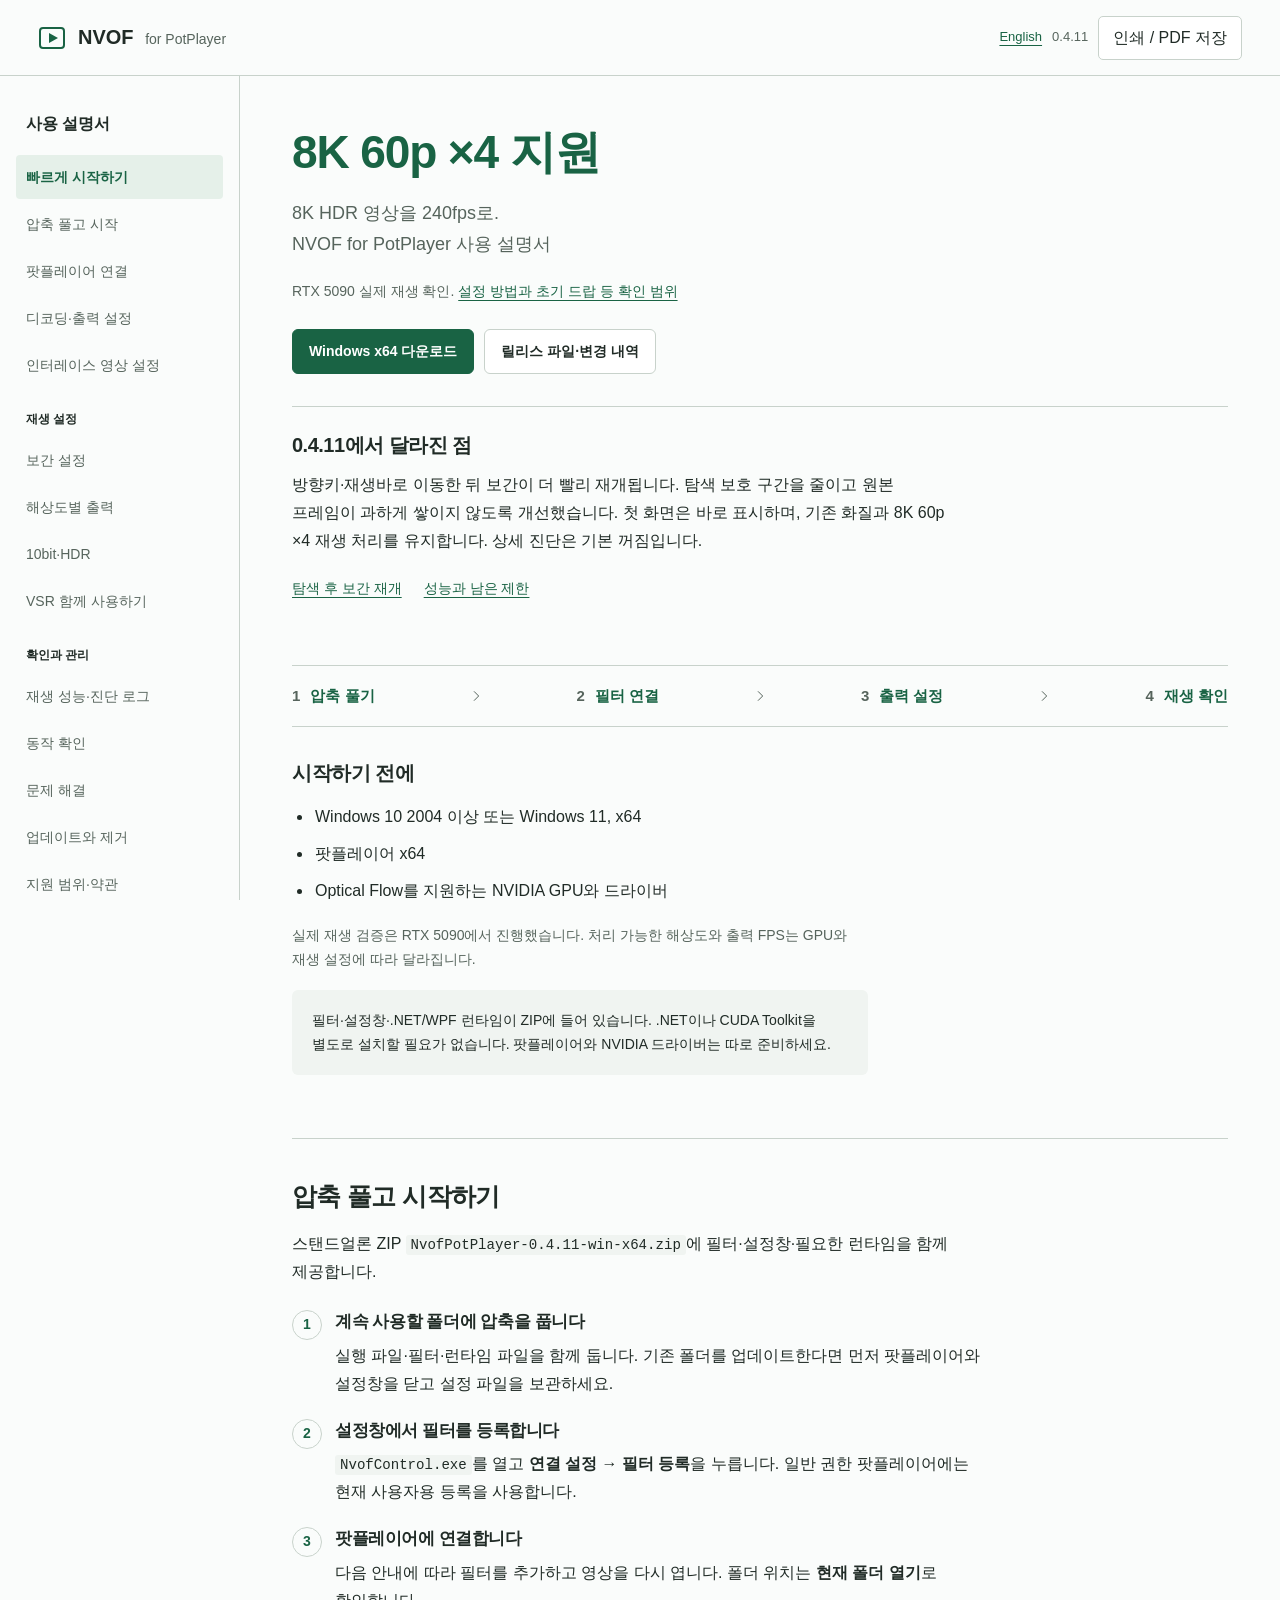
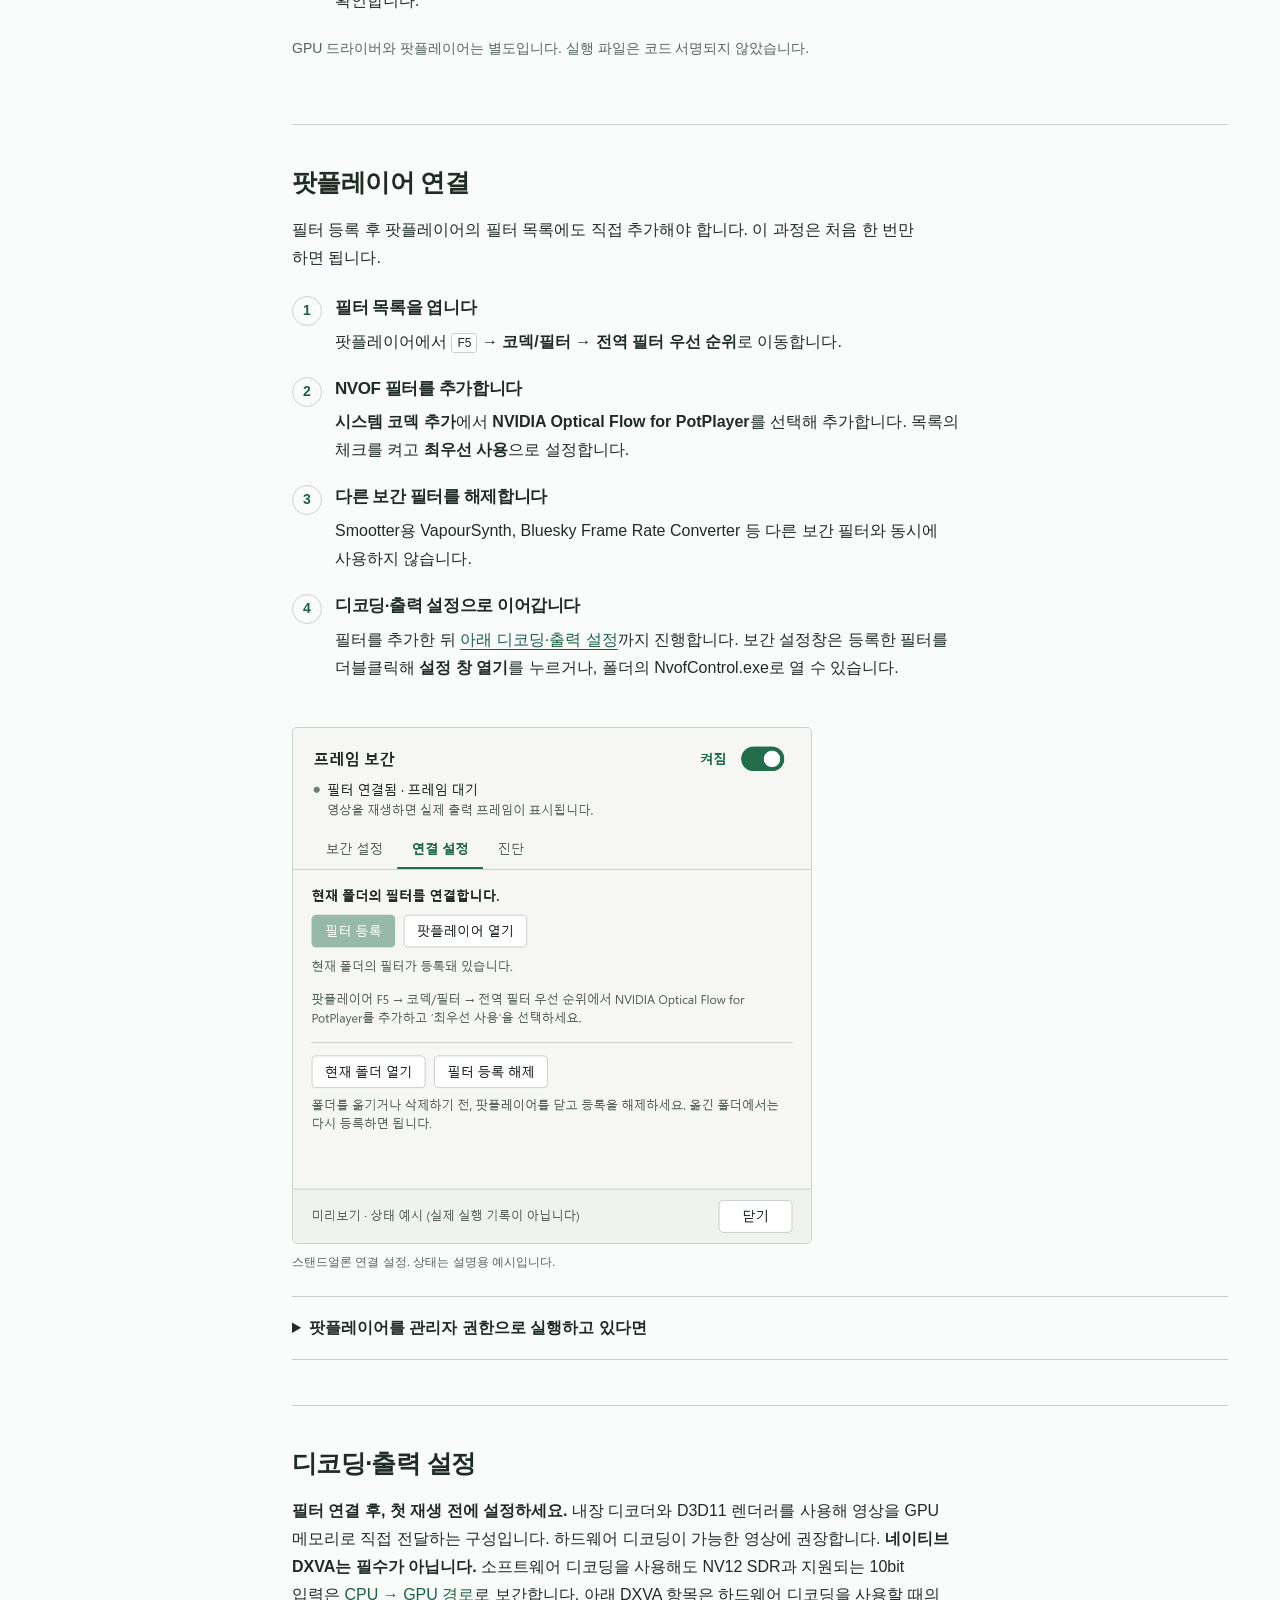
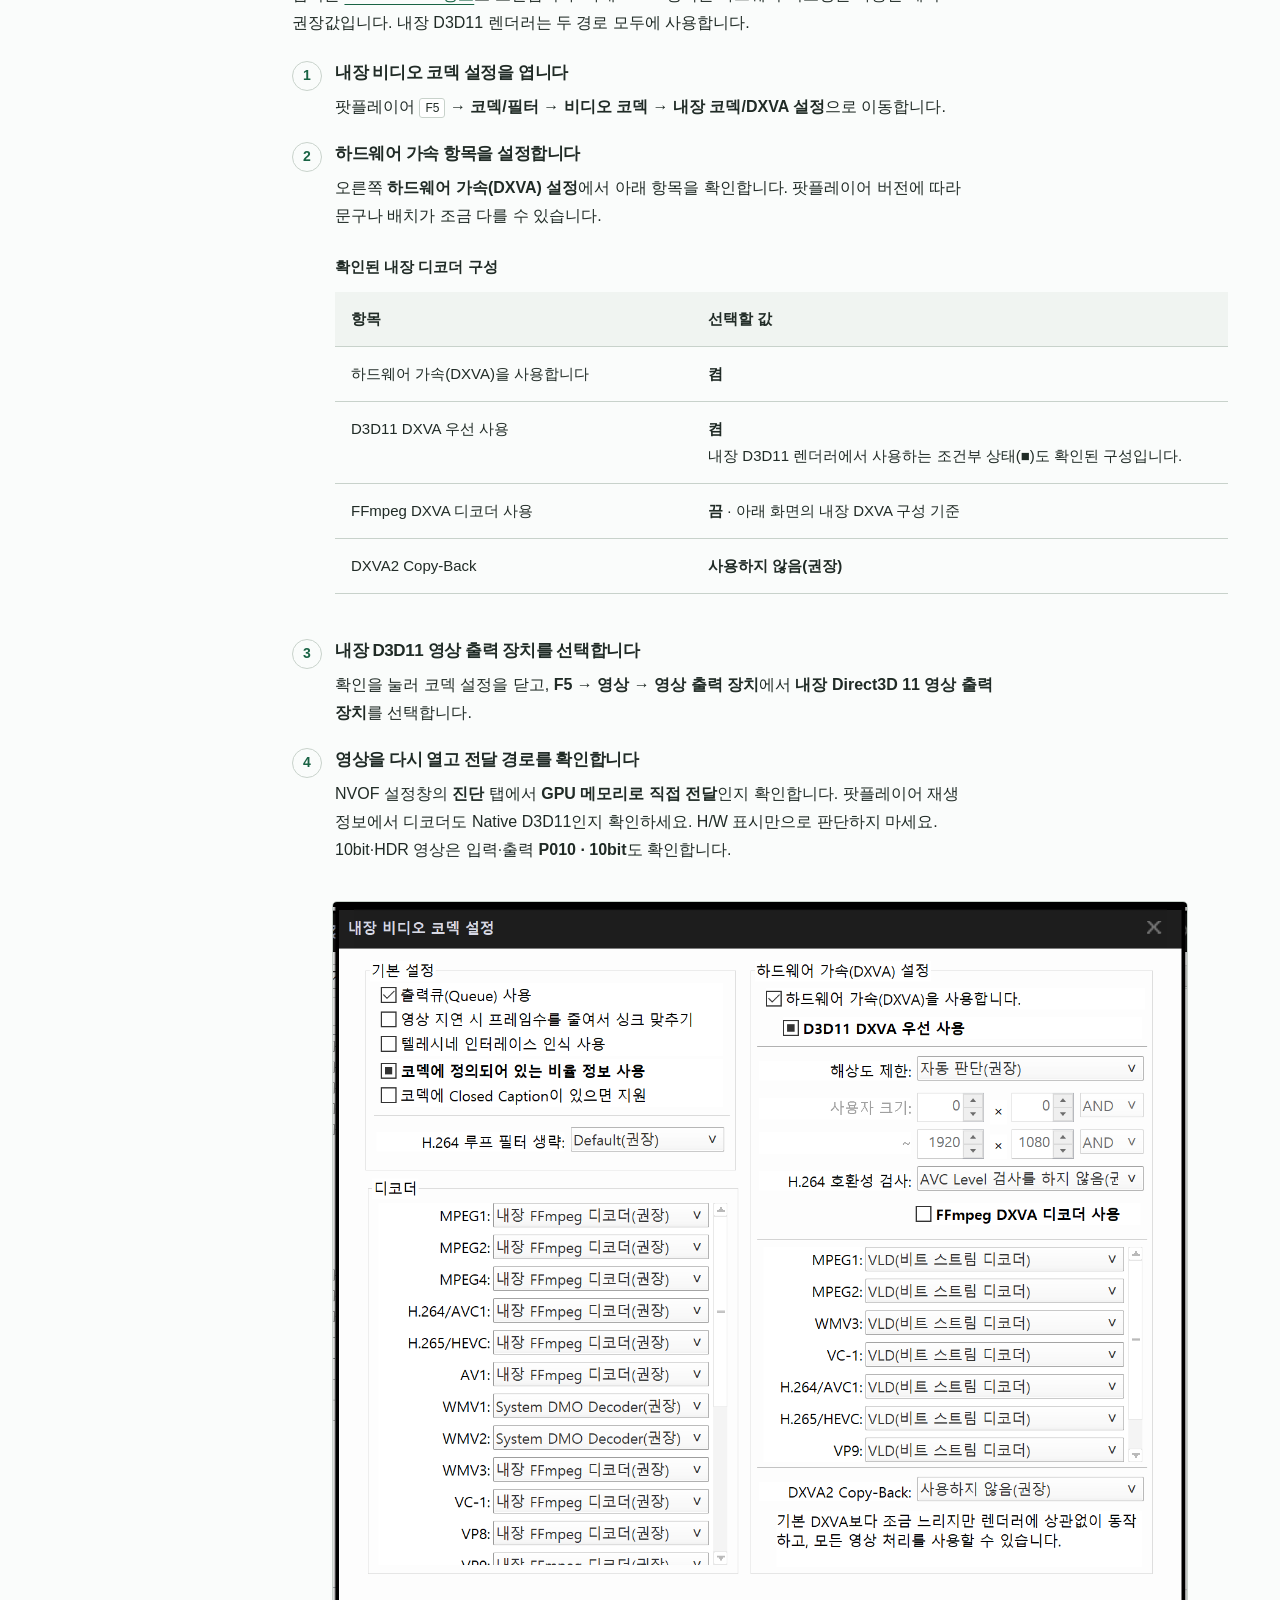
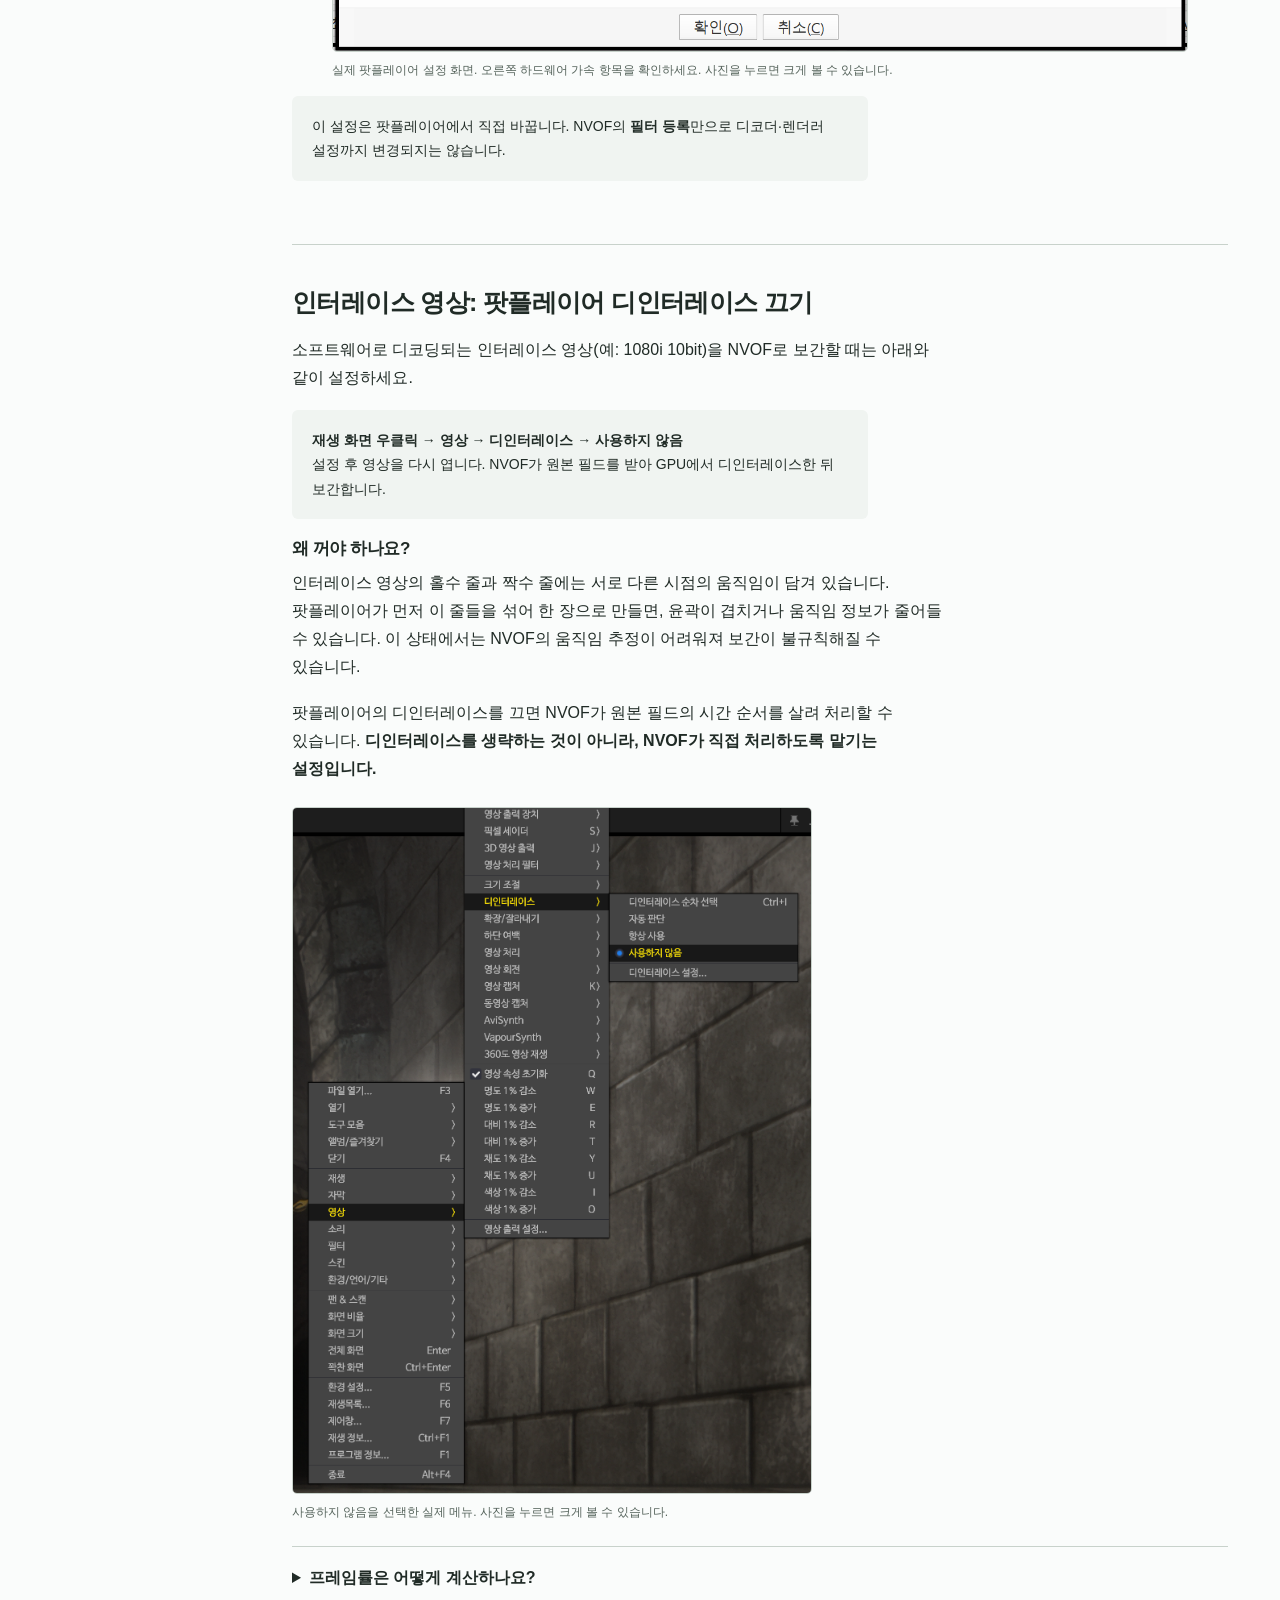
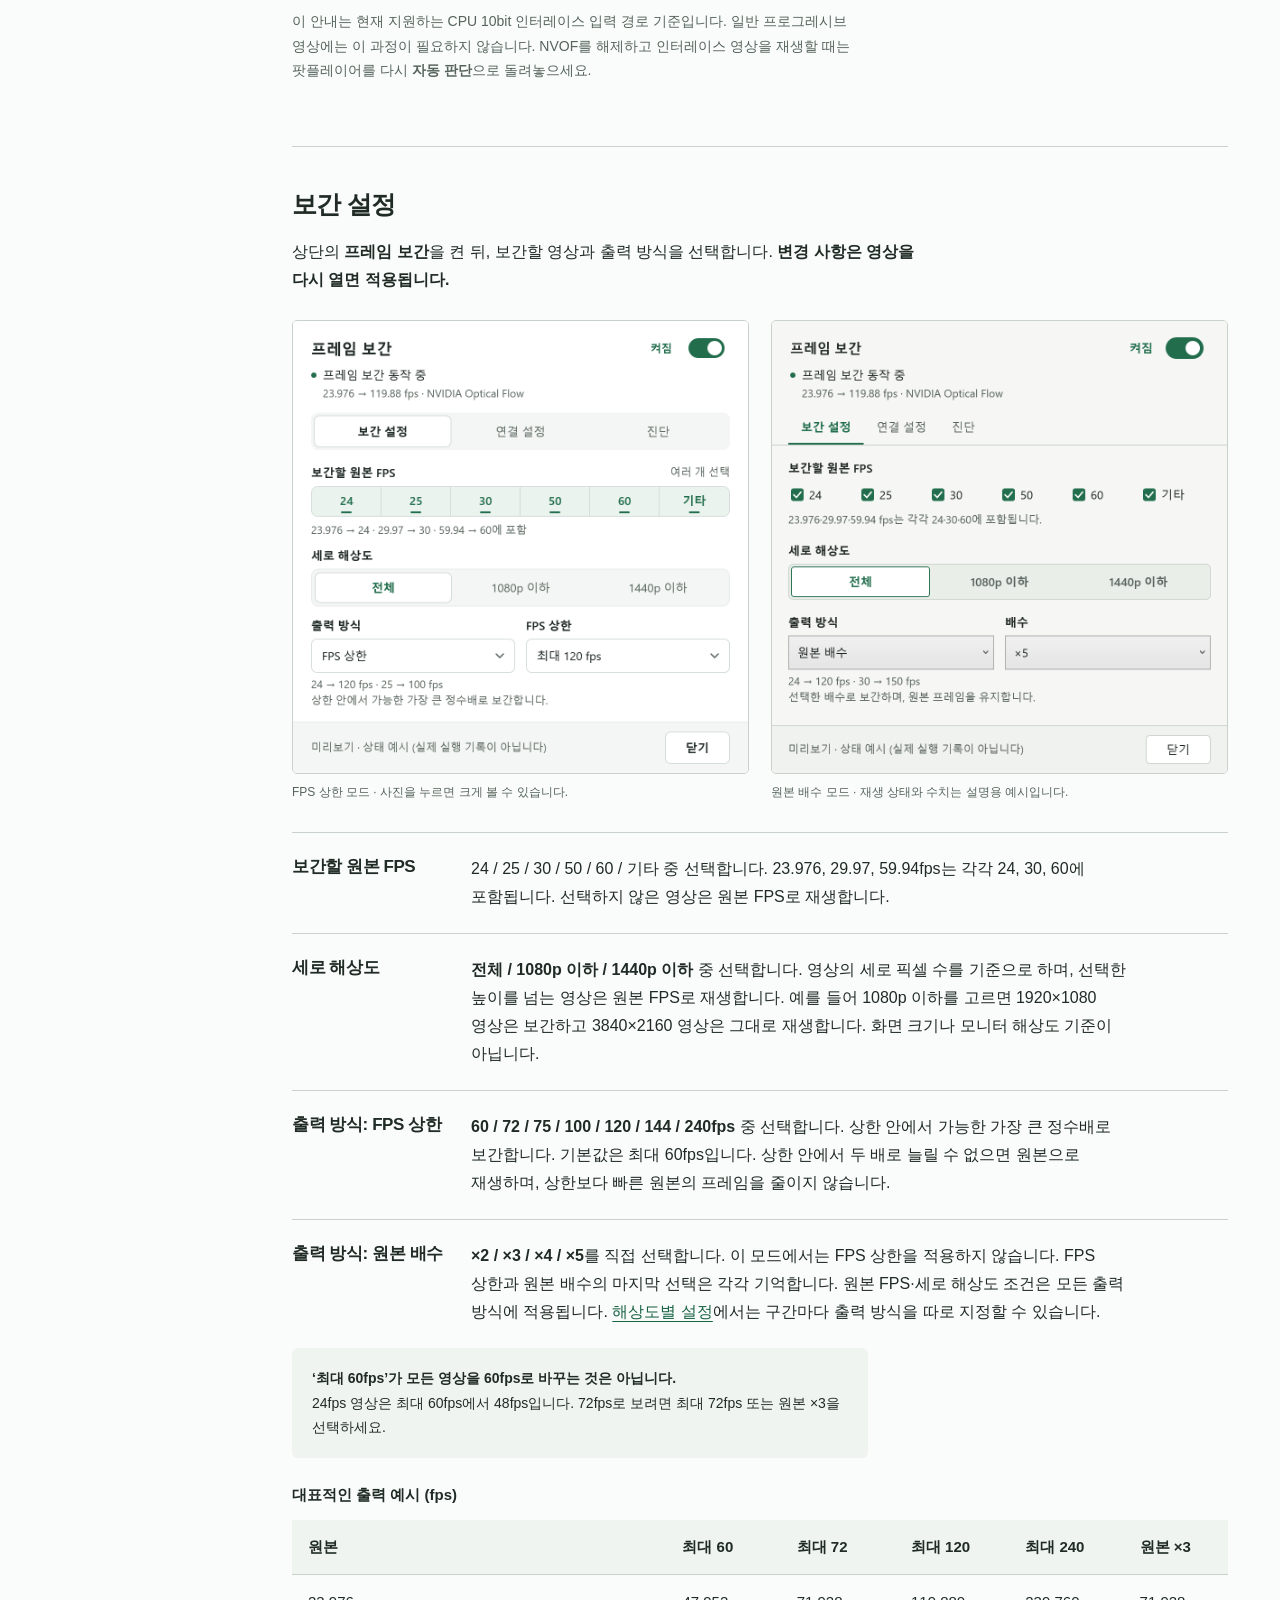
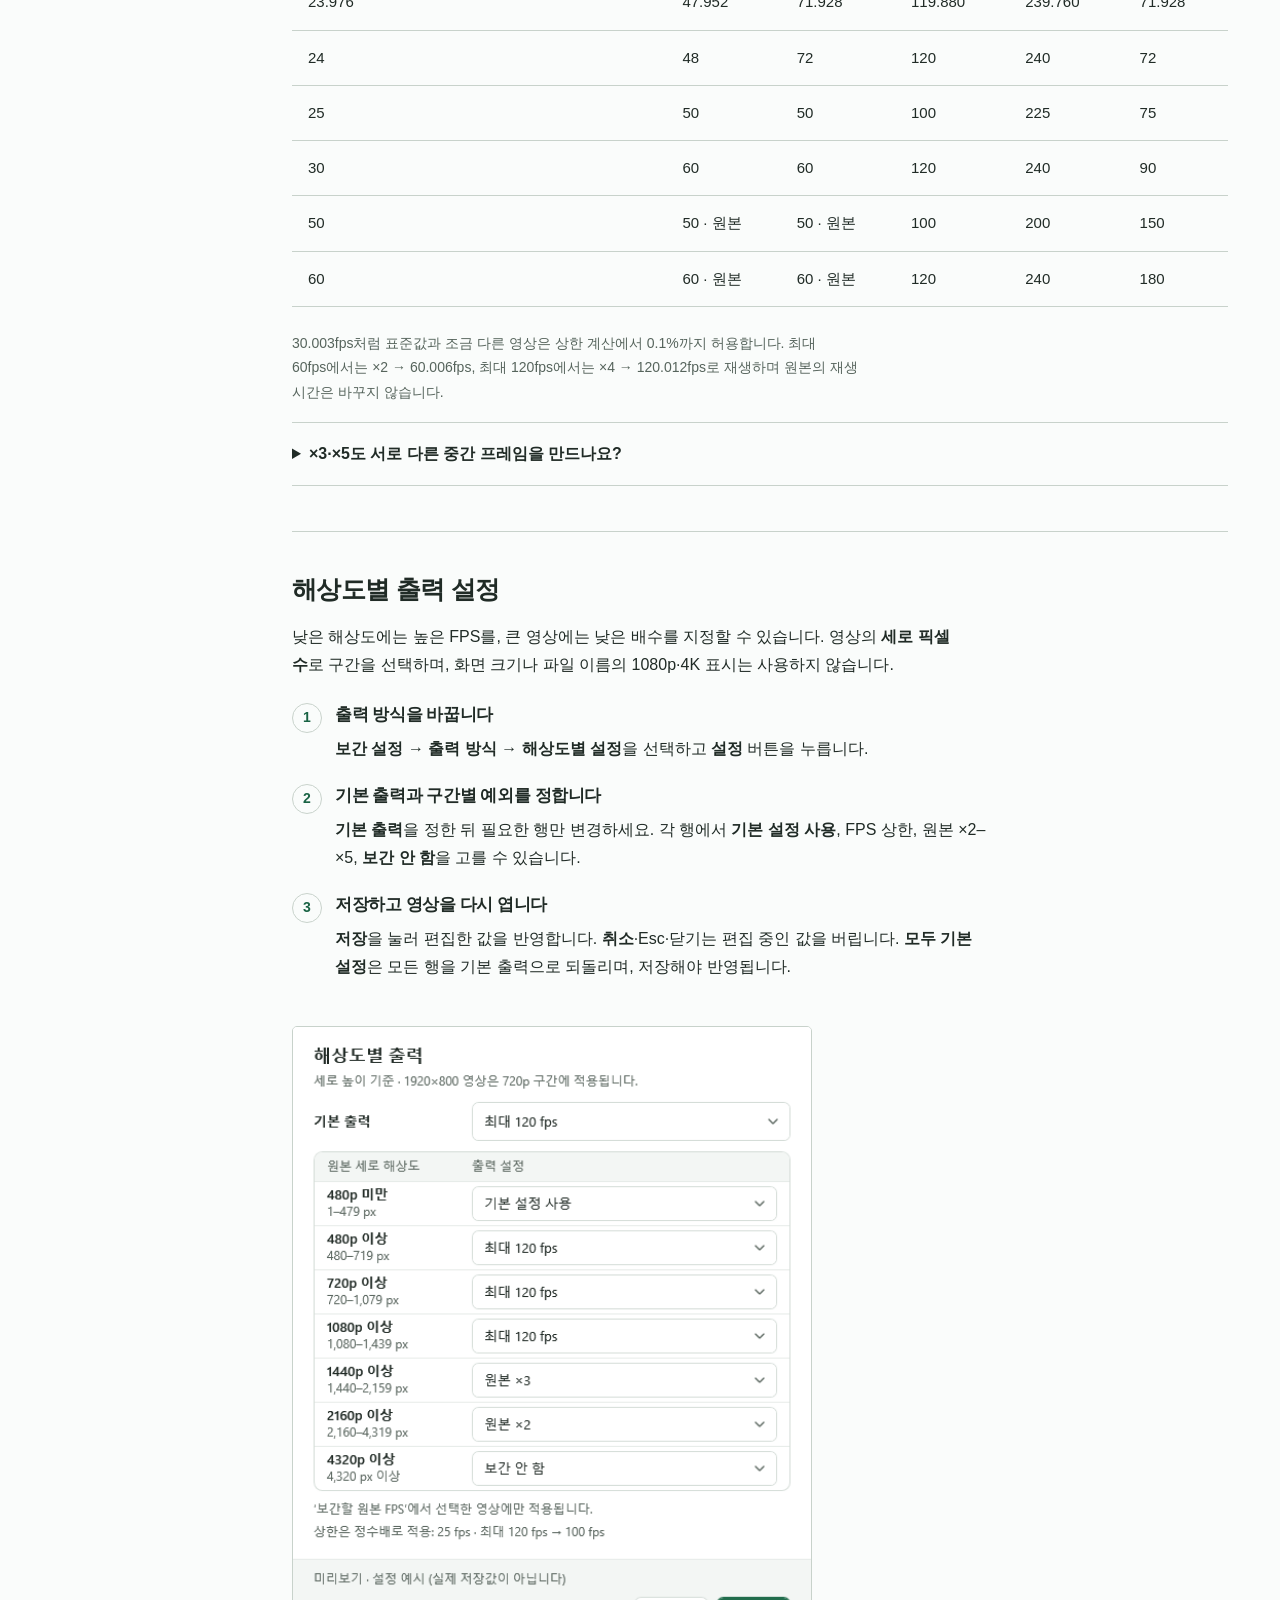
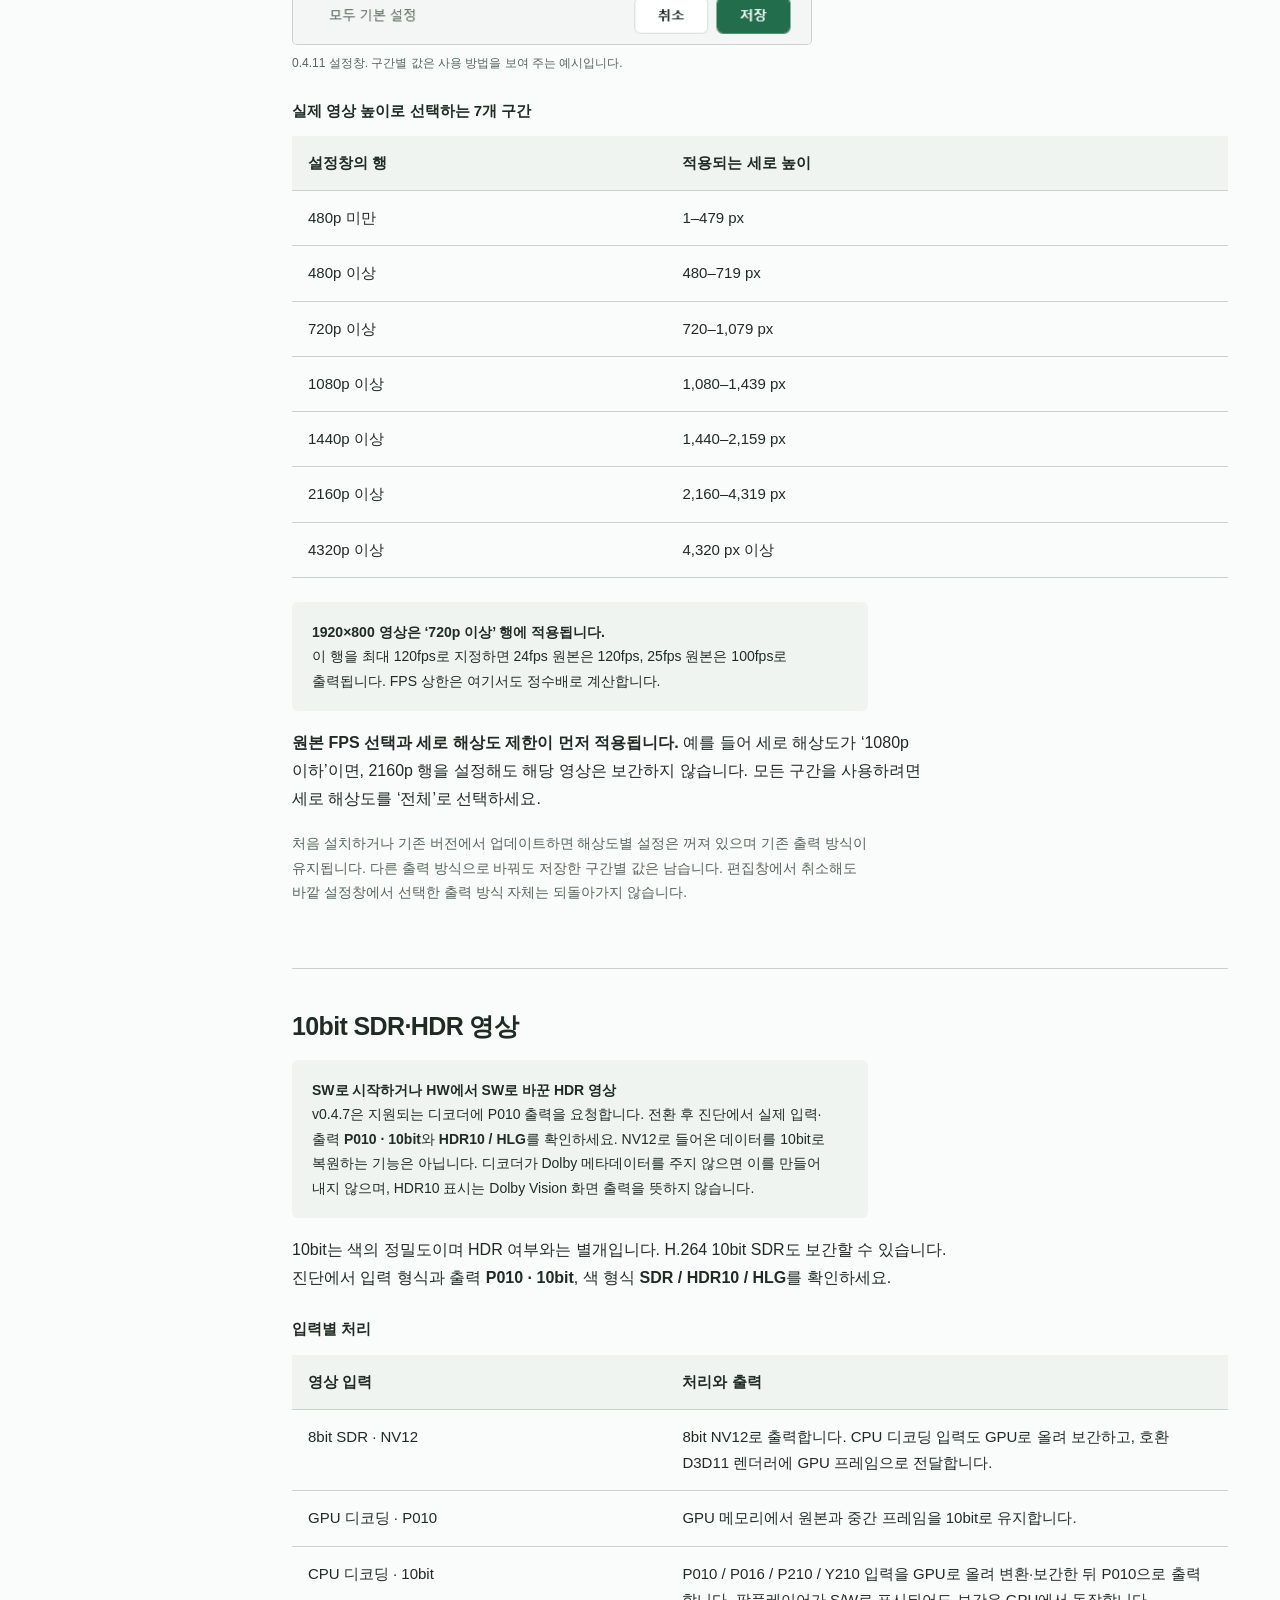
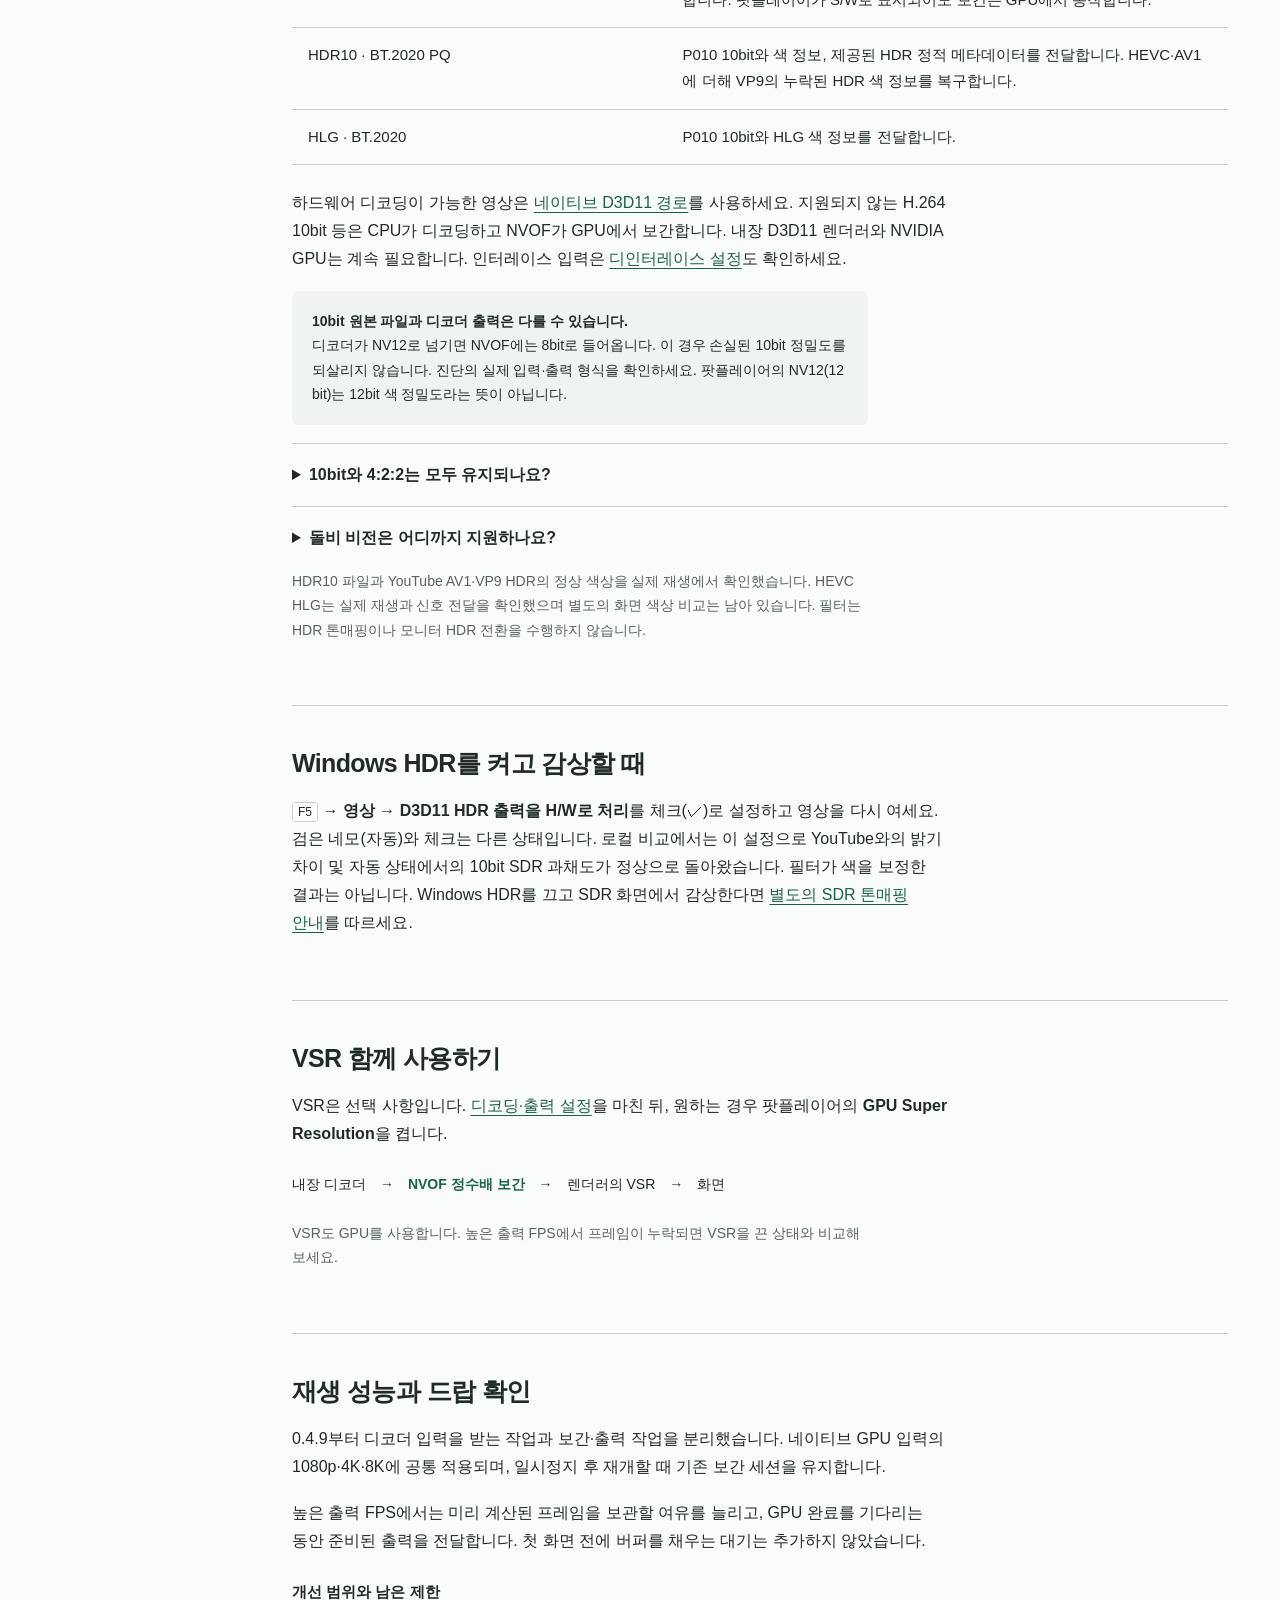
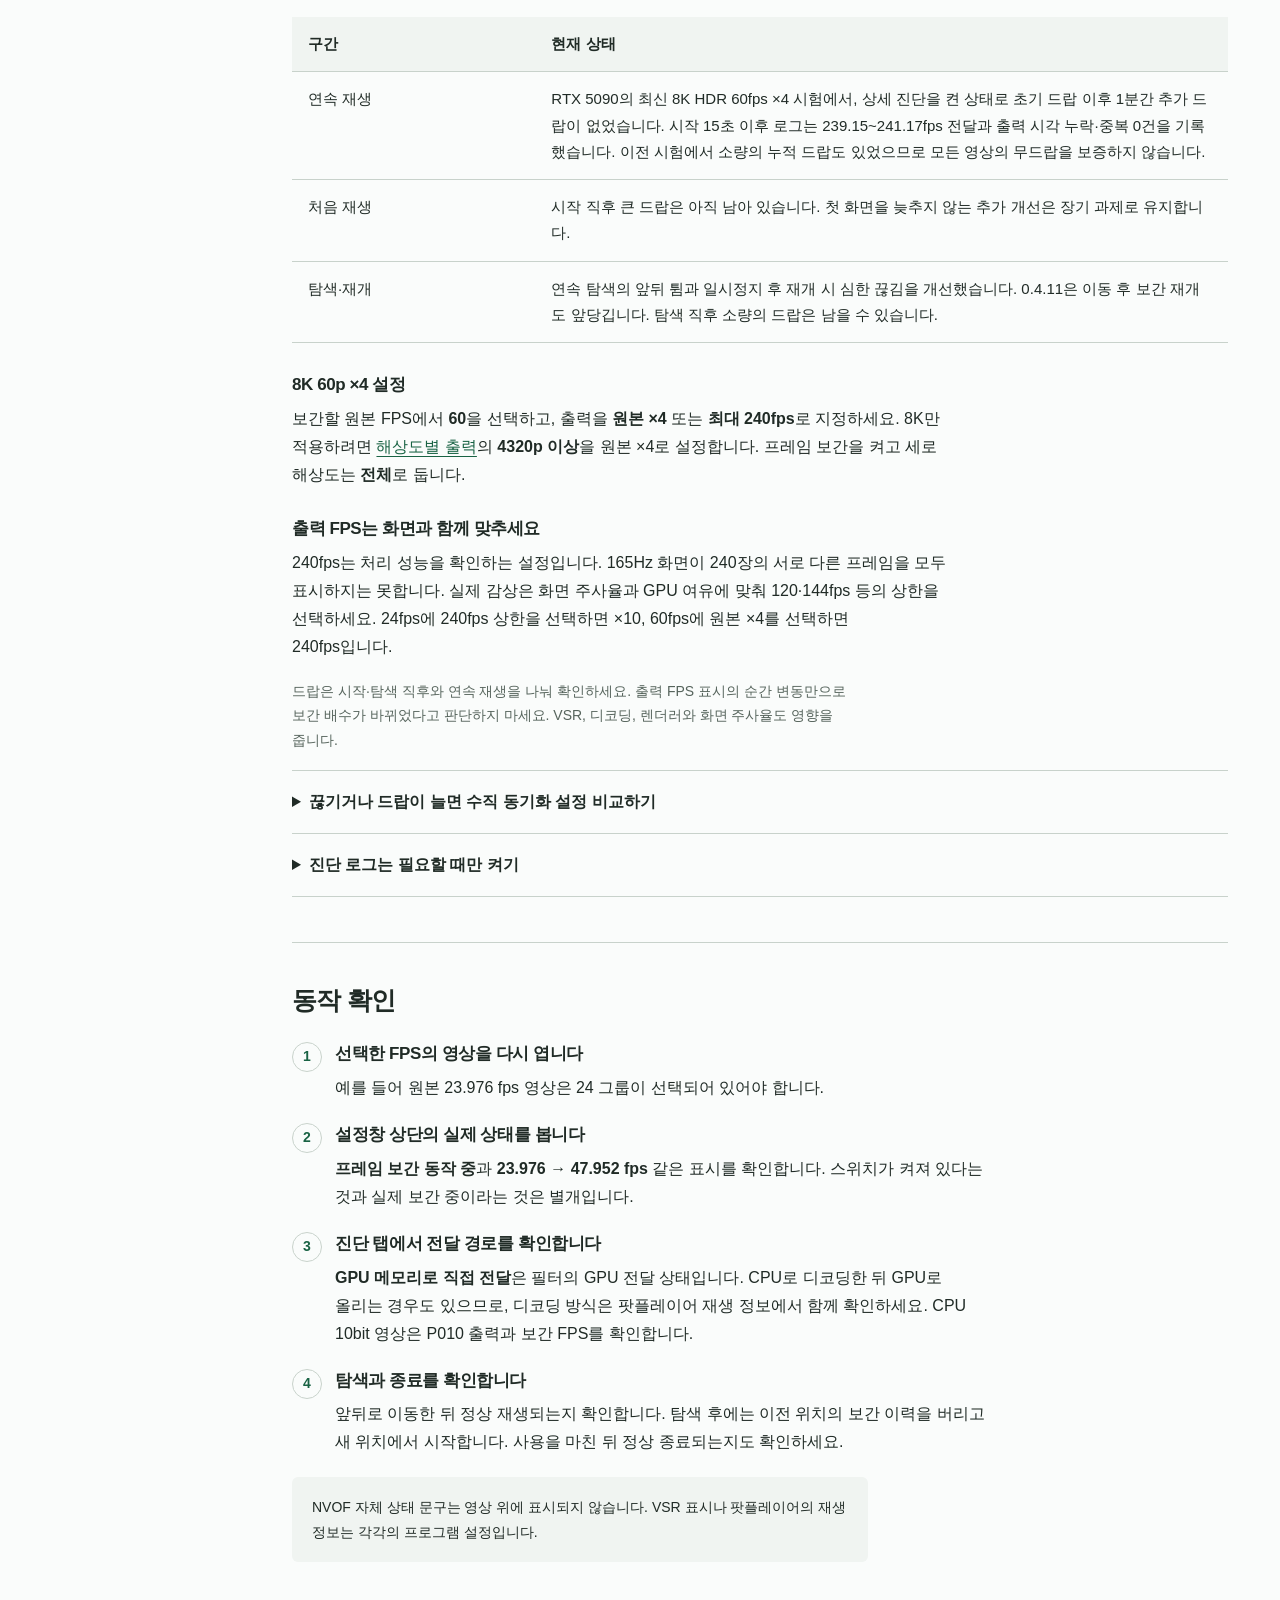
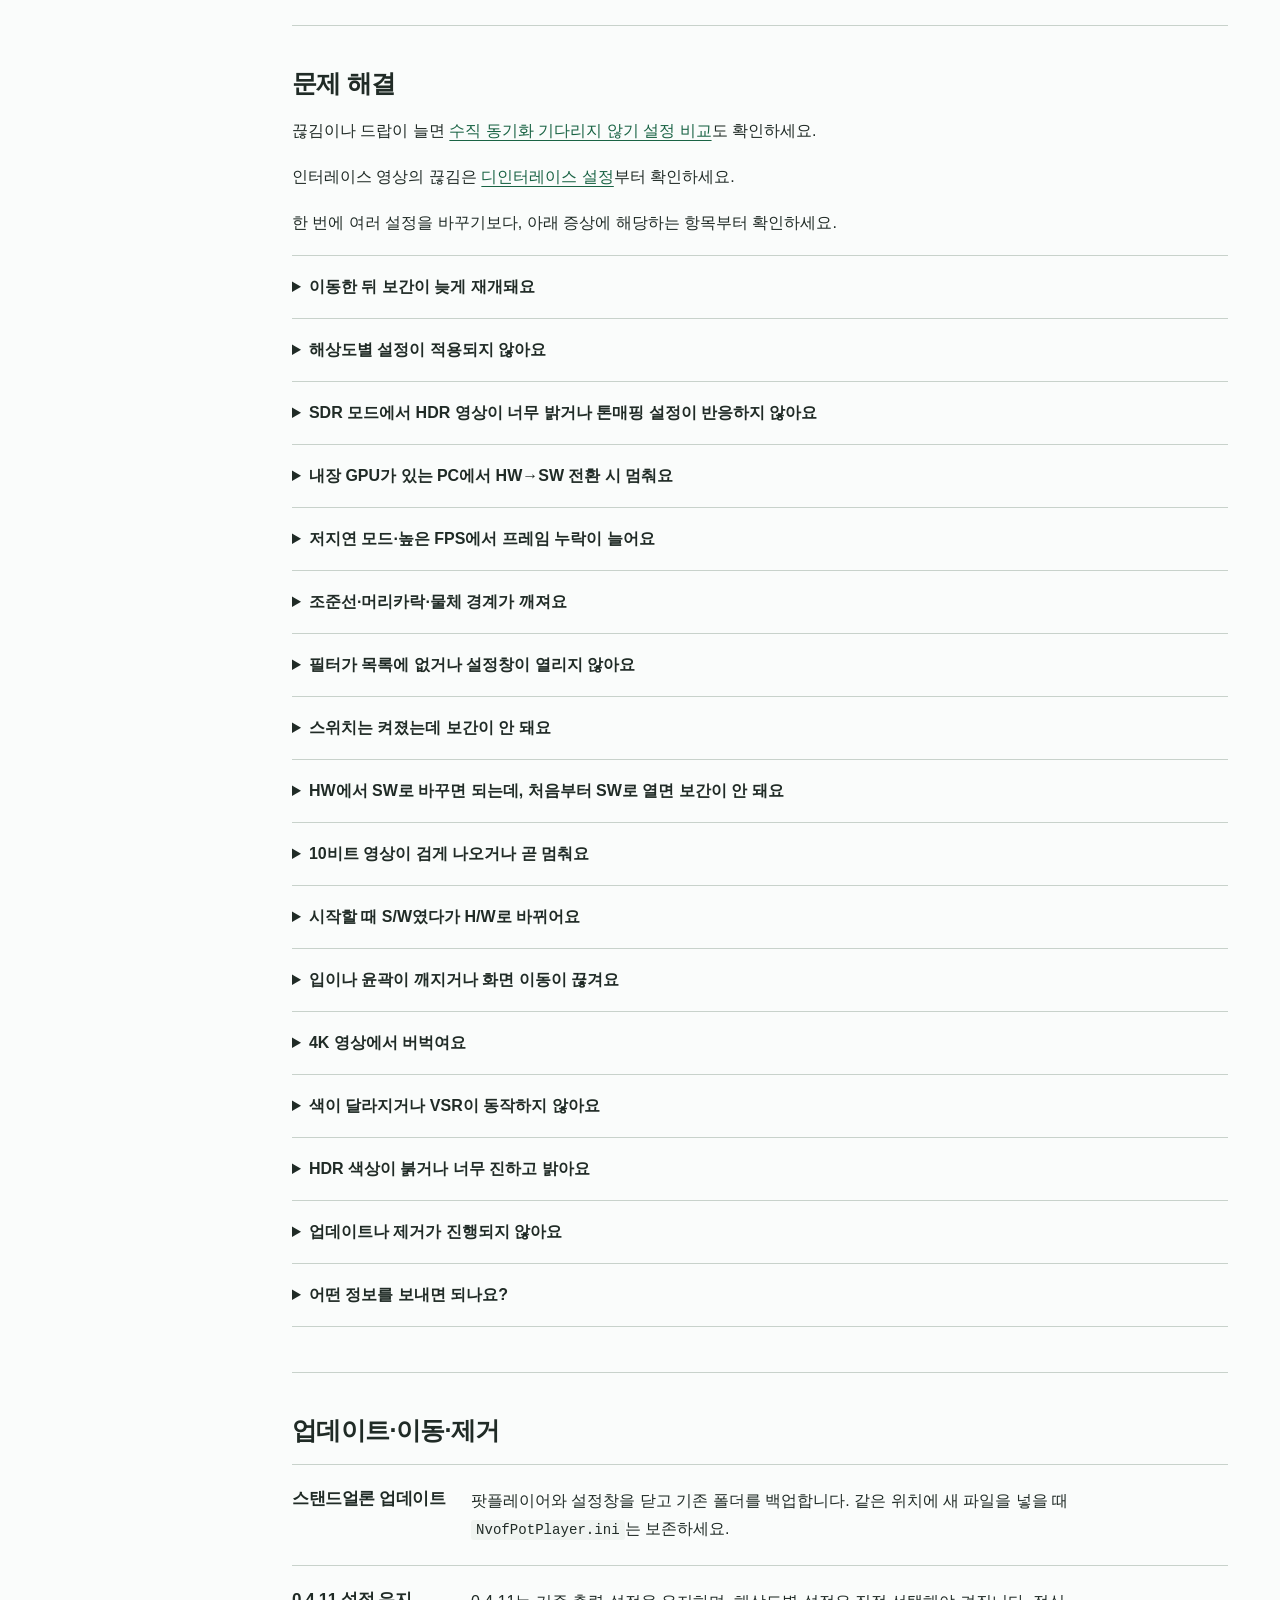
==== commit 12b5c262: "Release v0.4.11 with bounded seek preview and faster interpolation resume" ====
--- a/docs/manual/index.html
+++ b/docs/manual/index.html
@@ -1,16 +1,16 @@
 <!doctype html>
 <html lang="ko"><head><meta charset="utf-8"><meta name="viewport" content="width=device-width,initial-scale=1"><meta name="color-scheme" content="light"><title>NVOF for PotPlayer · 사용 설명서</title><link rel="stylesheet" href="manual.css"><script src="manual.js" defer></script></head>
 <body><a class="skip" href="#main">본문으로 건너뛰기</a>
-<header class="top"><a class="brand" href="#start" aria-label="NVOF 사용 설명서 처음으로"><svg viewBox="0 0 28 28" width="28" height="28" aria-hidden="true"><rect x="2" y="4" width="24" height="20" rx="3" fill="none" stroke="currentColor" stroke-width="2"/><path d="M11 9 20 14 11 19Z" fill="currentColor"/></svg><span>NVOF <span class="brand-sub">for PotPlayer</span></span></a><div class="header-actions"><a class="language-link" href="en.html" lang="en" hreflang="en">English</a><span class="version">0.4.10</span><button type="button" id="print">인쇄 / PDF 저장</button><button type="button" id="menu" aria-controls="toc" aria-expanded="false">목차</button></div></header>
+<header class="top"><a class="brand" href="#start" aria-label="NVOF 사용 설명서 처음으로"><svg viewBox="0 0 28 28" width="28" height="28" aria-hidden="true"><rect x="2" y="4" width="24" height="20" rx="3" fill="none" stroke="currentColor" stroke-width="2"/><path d="M11 9 20 14 11 19Z" fill="currentColor"/></svg><span>NVOF <span class="brand-sub">for PotPlayer</span></span></a><div class="header-actions"><a class="language-link" href="en.html" lang="en" hreflang="en">English</a><span class="version">0.4.11</span><button type="button" id="print">인쇄 / PDF 저장</button><button type="button" id="menu" aria-controls="toc" aria-expanded="false">목차</button></div></header>
 <div class="layout"><nav id="toc" aria-label="사용 설명서 목차"><p class="nav-title">사용 설명서</p><a href="#start">빠르게 시작하기</a><a href="#install">압축 풀고 시작</a><a href="#connect">팟플레이어 연결</a><a href="#hardware">디코딩·출력 설정</a><a href="#deinterlace">인터레이스 영상 설정</a><p class="nav-group">재생 설정</p><a href="#settings">보간 설정</a><a href="#resolution">해상도별 출력</a><a href="#tenbit">10bit·HDR</a><a href="#vsr">VSR 함께 사용하기</a><p class="nav-group">확인과 관리</p><a href="#performance">재생 성능·진단 로그</a><a href="#check">동작 확인</a><a href="#troubleshoot">문제 해결</a><a href="#update">업데이트와 제거</a><a href="#scope">지원 범위·약관</a><div class="nav-note">인터넷 없이 읽을 수 있어요.<br>문서 안에서 찾기: <kbd>Ctrl</kbd> + <kbd>F</kbd></div></nav>
 <main id="main"><section id="start" class="intro"><h1>8K 60p ×4 지원</h1><p class="lead">8K HDR 영상을 240fps로.<br>NVOF for PotPlayer 사용 설명서</p><p class="support-scope">RTX 5090 실제 재생 확인. <a href="#performance">설정 방법과 초기 드랍 등 확인 범위</a></p>
-<div class="intro-actions"><a class="button primary" href="https://github.com/mkyoon80-alt/nvof-potplayer/releases/download/v0.4.10/NvofPotPlayer-0.4.10-win-x64.zip">Windows x64 다운로드</a><a class="button" href="https://github.com/mkyoon80-alt/nvof-potplayer/releases/tag/v0.4.10">릴리스 파일·변경 내역</a></div><div class="release-note"><h2>0.4.10에서 달라진 점</h2><p>최신 8K HDR 60fps ×4 시험에서 초기 드랍 이후 1분간 추가 드랍이 없었습니다. 0.4.9의 재생 로직과 화질 수치를 유지하고, 지원 조건과 확인 결과를 문서에 반영했습니다. 배포본의 상세 진단은 기본 꺼짐입니다.</p><div class="text-links"><a href="#resolution">해상도별 설정</a><a href="#performance">성능 개선과 남은 제한</a></div></div>
+<div class="intro-actions"><a class="button primary" href="https://github.com/mkyoon80-alt/nvof-potplayer/releases/download/v0.4.11/NvofPotPlayer-0.4.11-win-x64.zip">Windows x64 다운로드</a><a class="button" href="https://github.com/mkyoon80-alt/nvof-potplayer/releases/tag/v0.4.11">릴리스 파일·변경 내역</a></div><div class="release-note"><h2>0.4.11에서 달라진 점</h2><p>방향키·재생바로 이동한 뒤 보간이 더 빨리 재개됩니다. 탐색 보호 구간을 줄이고 원본 프레임이 과하게 쌓이지 않도록 개선했습니다. 첫 화면은 바로 표시하며, 기존 화질과 8K 60p ×4 재생 처리를 유지합니다. 상세 진단은 기본 꺼짐입니다.</p><div class="text-links"><a href="#seek-resume">탐색 후 보간 재개</a><a href="#performance">성능과 남은 제한</a></div></div>
 <div class="quick-path" aria-label="처음 사용할 때의 순서"><a href="#install"><span>1</span>압축 풀기</a><svg aria-hidden="true" viewBox="0 0 24 24"><path d="m9 5 7 7-7 7"/></svg><a href="#connect"><span>2</span>필터 연결</a><svg aria-hidden="true" viewBox="0 0 24 24"><path d="m9 5 7 7-7 7"/></svg><a href="#hardware"><span>3</span>출력 설정</a><svg aria-hidden="true" viewBox="0 0 24 24"><path d="m9 5 7 7-7 7"/></svg><a href="#check"><span>4</span>재생 확인</a></div>
 <h2>시작하기 전에</h2>
 <ul class="checklist"><li>Windows 10 2004 이상 또는 Windows 11, x64</li><li>팟플레이어 x64</li><li>Optical Flow를 지원하는 NVIDIA GPU와 드라이버</li></ul>
 <p class="muted">실제 재생 검증은 RTX 5090에서 진행했습니다. 처리 가능한 해상도와 출력 FPS는 GPU와 재생 설정에 따라 달라집니다.</p>
 <p class="note">필터·설정창·.NET/WPF 런타임이 ZIP에 들어 있습니다. .NET이나 CUDA Toolkit을 별도로 설치할 필요가 없습니다. 팟플레이어와 NVIDIA 드라이버는 따로 준비하세요.</p></section>
-<section id="install"><h2>압축 풀고 시작하기</h2><p>스탠드얼론 ZIP <code>NvofPotPlayer-0.4.10-win-x64.zip</code>에 필터·설정창·필요한 런타임을 함께 제공합니다.</p><ol class="steps"><li><h3>계속 사용할 폴더에 압축을 풉니다</h3><p>실행 파일·필터·런타임 파일을 함께 둡니다. 기존 폴더를 업데이트한다면 먼저 팟플레이어와 설정창을 닫고 설정 파일을 보관하세요.</p></li><li><h3>설정창에서 필터를 등록합니다</h3><p><code>NvofControl.exe</code>를 열고 <strong>연결 설정 → 필터 등록</strong>을 누릅니다. 일반 권한 팟플레이어에는 현재 사용자용 등록을 사용합니다.</p></li><li><h3>팟플레이어에 연결합니다</h3><p>다음 안내에 따라 필터를 추가하고 영상을 다시 엽니다. 폴더 위치는 <strong>현재 폴더 열기</strong>로 확인합니다.</p></li></ol><p class="muted">GPU 드라이버와 팟플레이어는 별도입니다. 실행 파일은 코드 서명되지 않았습니다.</p></section>
+<section id="install"><h2>압축 풀고 시작하기</h2><p>스탠드얼론 ZIP <code>NvofPotPlayer-0.4.11-win-x64.zip</code>에 필터·설정창·필요한 런타임을 함께 제공합니다.</p><ol class="steps"><li><h3>계속 사용할 폴더에 압축을 풉니다</h3><p>실행 파일·필터·런타임 파일을 함께 둡니다. 기존 폴더를 업데이트한다면 먼저 팟플레이어와 설정창을 닫고 설정 파일을 보관하세요.</p></li><li><h3>설정창에서 필터를 등록합니다</h3><p><code>NvofControl.exe</code>를 열고 <strong>연결 설정 → 필터 등록</strong>을 누릅니다. 일반 권한 팟플레이어에는 현재 사용자용 등록을 사용합니다.</p></li><li><h3>팟플레이어에 연결합니다</h3><p>다음 안내에 따라 필터를 추가하고 영상을 다시 엽니다. 폴더 위치는 <strong>현재 폴더 열기</strong>로 확인합니다.</p></li></ol><p class="muted">GPU 드라이버와 팟플레이어는 별도입니다. 실행 파일은 코드 서명되지 않았습니다.</p></section>
 <section id="connect"><h2>팟플레이어 연결</h2><p>필터 등록 후 팟플레이어의 필터 목록에도 직접 추가해야 합니다. 이 과정은 처음 한 번만 하면 됩니다.</p><ol class="steps"><li><h3>필터 목록을 엽니다</h3><p>팟플레이어에서 <kbd>F5</kbd> → <strong>코덱/필터</strong> → <strong>전역 필터 우선 순위</strong>로 이동합니다.</p></li><li><h3>NVOF 필터를 추가합니다</h3><p><strong>시스템 코덱 추가</strong>에서 <strong>NVIDIA Optical Flow for PotPlayer</strong>를 선택해 추가합니다. 목록의 체크를 켜고 <strong>최우선 사용</strong>으로 설정합니다.</p></li><li><h3>다른 보간 필터를 해제합니다</h3><p>Smootter용 VapourSynth, Bluesky Frame Rate Converter 등 다른 보간 필터와 동시에 사용하지 않습니다.</p></li><li><h3>디코딩·출력 설정으로 이어갑니다</h3><p>필터를 추가한 뒤 <a href="#hardware">아래 디코딩·출력 설정</a>까지 진행합니다. 보간 설정창은 등록한 필터를 더블클릭해 <strong>설정 창 열기</strong>를 누르거나, 폴더의 NvofControl.exe로 열 수 있습니다.</p></li></ol><figure class="options-figure"><a href="images/connection.png"><img src="images/connection.png" alt="연결 설정의 필터 등록, 팟플레이어 열기, 현재 폴더 열기, 필터 등록 해제 버튼" width="1008" height="1002" loading="lazy"></a><figcaption>스탠드얼론 연결 설정. 상태는 설명용 예시입니다.</figcaption></figure><details><summary>팟플레이어를 관리자 권한으로 실행하고 있다면</summary><p>일반 권한으로 실행하는 구성이 가장 간단합니다. 관리자 실행이 필요하다면 NVOF의 <strong>연결 설정</strong> 탭에서 관리자용 등록을 진행합니다. 이때만 Windows 권한 승인이 필요합니다. 관리자용 등록은 연결 설정의 필터 등록 해제에서 Windows 권한 승인을 받아 해제합니다.</p></details></section>
 <section id="hardware"><h2>디코딩·출력 설정</h2>
 <p><strong>필터 연결 후, 첫 재생 전에 설정하세요.</strong> 내장 디코더와 D3D11 렌더러를 사용해 영상을 GPU 메모리로 직접 전달하는 구성입니다. 하드웨어 디코딩이 가능한 영상에 권장합니다. <strong>네이티브 DXVA는 필수가 아닙니다.</strong> 소프트웨어 디코딩을 사용해도 NV12 SDR과 지원되는 10bit 입력은 <a href="#tenbit">CPU → GPU 경로</a>로 보간합니다. 아래 DXVA 항목은 하드웨어 디코딩을 사용할 때의 권장값입니다. 내장 D3D11 렌더러는 두 경로 모두에 사용합니다.</p>
@@ -66,7 +66,7 @@
 <section id="resolution"><h2>해상도별 출력 설정</h2>
 <p>낮은 해상도에는 높은 FPS를, 큰 영상에는 낮은 배수를 지정할 수 있습니다. 영상의 <strong>세로 픽셀 수</strong>로 구간을 선택하며, 화면 크기나 파일 이름의 1080p·4K 표시는 사용하지 않습니다.</p>
 <ol class="steps"><li><h3>출력 방식을 바꿉니다</h3><p><strong>보간 설정 → 출력 방식 → 해상도별 설정</strong>을 선택하고 <strong>설정</strong> 버튼을 누릅니다.</p></li><li><h3>기본 출력과 구간별 예외를 정합니다</h3><p><strong>기본 출력</strong>을 정한 뒤 필요한 행만 변경하세요. 각 행에서 <strong>기본 설정 사용</strong>, FPS 상한, 원본 ×2–×5, <strong>보간 안 함</strong>을 고를 수 있습니다.</p></li><li><h3>저장하고 영상을 다시 엽니다</h3><p><strong>저장</strong>을 눌러 편집한 값을 반영합니다. <strong>취소</strong>·Esc·닫기는 편집 중인 값을 버립니다. <strong>모두 기본 설정</strong>은 모든 행을 기본 출력으로 되돌리며, 저장해야 반영됩니다.</p></li></ol>
-<figure class="options-figure"><a href="images/resolution.png"><img src="images/resolution.png" alt="해상도별 출력 편집창: 기본 출력, 7개 세로 해상도 구간, 모두 기본 설정·취소·저장" width="1008" height="1202" loading="lazy"></a><figcaption>0.4.10 설정창. 구간별 값은 사용 방법을 보여 주는 예시입니다.</figcaption></figure>
+<figure class="options-figure"><a href="images/resolution.png"><img src="images/resolution.png" alt="해상도별 출력 편집창: 기본 출력, 7개 세로 해상도 구간, 모두 기본 설정·취소·저장" width="1008" height="1202" loading="lazy"></a><figcaption>0.4.11 설정창. 구간별 값은 사용 방법을 보여 주는 예시입니다.</figcaption></figure>
 <div class="table-wrap" tabindex="0" role="region" aria-label="세로 해상도 구간"><table><caption>실제 영상 높이로 선택하는 7개 구간</caption><thead><tr><th scope="col">설정창의 행</th><th scope="col">적용되는 세로 높이</th></tr></thead><tbody>
 <tr><th scope="row">480p 미만</th><td>1–479 px</td></tr><tr><th scope="row">480p 이상</th><td>480–719 px</td></tr><tr><th scope="row">720p 이상</th><td>720–1,079 px</td></tr><tr><th scope="row">1080p 이상</th><td>1,080–1,439 px</td></tr><tr><th scope="row">1440p 이상</th><td>1,440–2,159 px</td></tr><tr><th scope="row">2160p 이상</th><td>2,160–4,319 px</td></tr><tr><th scope="row">4320p 이상</th><td>4,320 px 이상</td></tr></tbody></table></div>
 <p class="note"><strong>1920×800 영상은 ‘720p 이상’ 행에 적용됩니다.</strong><br>이 행을 최대 120fps로 지정하면 24fps 원본은 120fps, 25fps 원본은 100fps로 출력됩니다. FPS 상한은 여기서도 정수배로 계산합니다.</p>
@@ -96,7 +96,7 @@
 <div class="table-wrap" tabindex="0" role="region" aria-label="재생 구간별 개선과 남은 제한"><table><caption>개선 범위와 남은 제한</caption><thead><tr><th scope="col">구간</th><th scope="col">현재 상태</th></tr></thead><tbody>
 <tr><th scope="row">연속 재생</th><td>RTX 5090의 최신 8K HDR 60fps ×4 시험에서, 상세 진단을 켠 상태로 초기 드랍 이후 1분간 추가 드랍이 없었습니다. 시작 15초 이후 로그는 239.15~241.17fps 전달과 출력 시각 누락·중복 0건을 기록했습니다. 이전 시험에서 소량의 누적 드랍도 있었으므로 모든 영상의 무드랍을 보증하지 않습니다.</td></tr>
 <tr><th scope="row">처음 재생</th><td>시작 직후 큰 드랍은 아직 남아 있습니다. 첫 화면을 늦추지 않는 추가 개선은 장기 과제로 유지합니다.</td></tr>
-<tr><th scope="row">탐색·재개</th><td>연속 탐색의 앞뒤 튐과 일시정지 후 재개 시 심한 끊김을 개선했습니다. 탐색 직후 소량의 드랍은 남을 수 있습니다.</td></tr>
+<tr><th scope="row">탐색·재개</th><td>연속 탐색의 앞뒤 튐과 일시정지 후 재개 시 심한 끊김을 개선했습니다. 0.4.11은 이동 후 보간 재개도 앞당깁니다. 탐색 직후 소량의 드랍은 남을 수 있습니다.</td></tr>
 </tbody></table></div>
 <h3>8K 60p ×4 설정</h3><p>보간할 원본 FPS에서 <strong>60</strong>을 선택하고, 출력을 <strong>원본 ×4</strong> 또는 <strong>최대 240fps</strong>로 지정하세요. 8K만 적용하려면 <a href="#resolution">해상도별 출력</a>의 <strong>4320p 이상</strong>을 원본 ×4로 설정합니다. 프레임 보간을 켜고 세로 해상도는 <strong>전체</strong>로 둡니다.</p><h3>출력 FPS는 화면과 함께 맞추세요</h3><p>240fps는 처리 성능을 확인하는 설정입니다. 165Hz 화면이 240장의 서로 다른 프레임을 모두 표시하지는 못합니다. 실제 감상은 화면 주사율과 GPU 여유에 맞춰 120·144fps 등의 상한을 선택하세요. 24fps에 240fps 상한을 선택하면 ×10, 60fps에 원본 ×4를 선택하면 240fps입니다.</p>
 <p class="muted">드랍은 시작·탐색 직후와 연속 재생을 나눠 확인하세요. 출력 FPS 표시의 순간 변동만으로 보간 배수가 바뀌었다고 판단하지 마세요. VSR, 디코딩, 렌더러와 화면 주사율도 영향을 줍니다.</p>
@@ -105,16 +105,16 @@
 </section>
 <section id="check"><h2>동작 확인</h2><ol class="steps"><li><h3>선택한 FPS의 영상을 다시 엽니다</h3><p>예를 들어 원본 23.976 fps 영상은 24 그룹이 선택되어 있어야 합니다.</p></li><li><h3>설정창 상단의 실제 상태를 봅니다</h3><p><strong>프레임 보간 동작 중</strong>과 <strong>23.976 → 47.952 fps</strong> 같은 표시를 확인합니다. 스위치가 켜져 있다는 것과 실제 보간 중이라는 것은 별개입니다.</p></li><li><h3>진단 탭에서 전달 경로를 확인합니다</h3><p><strong>GPU 메모리로 직접 전달</strong>은 필터의 GPU 전달 상태입니다. CPU로 디코딩한 뒤 GPU로 올리는 경우도 있으므로, 디코딩 방식은 팟플레이어 재생 정보에서 함께 확인하세요. CPU 10bit 영상은 P010 출력과 보간 FPS를 확인합니다.</p></li><li><h3>탐색과 종료를 확인합니다</h3><p>앞뒤로 이동한 뒤 정상 재생되는지 확인합니다. 탐색 후에는 이전 위치의 보간 이력을 버리고 새 위치에서 시작합니다. 사용을 마친 뒤 정상 종료되는지도 확인하세요.</p></li></ol><p class="note">NVOF 자체 상태 문구는 영상 위에 표시되지 않습니다. VSR 표시나 팟플레이어의 재생 정보는 각각의 프로그램 설정입니다.</p></section>
 <section id="troubleshoot"><h2>문제 해결</h2><p>끊김이나 드랍이 늘면 <a href="#vsync-playback">수직 동기화 기다리지 않기 설정 비교</a>도 확인하세요.</p><p>인터레이스 영상의 끊김은 <a href="#deinterlace">디인터레이스 설정</a>부터 확인하세요.</p><p>한 번에 여러 설정을 바꾸기보다, 아래 증상에 해당하는 항목부터 확인하세요.</p>
-<details><summary>재생바를 끌 때 앞뒤로 튀어요</summary><p>0.4.10에서는 연속 탐색 중 원본 프레임을 전달하고, 탐색이 멈춘 뒤 새 프레임 쌍에서 보간을 재개합니다. 탐색 직후 약 0.2초 동안 원본 FPS로 보일 수 있습니다. 업데이트 후 팟플레이어를 완전히 종료하고 다시 실행하세요.</p></details><details><summary>해상도별 설정이 적용되지 않아요</summary><p>출력 방식이 <strong>해상도별 설정</strong>인지, 편집창에서 <strong>저장</strong>했는지 확인한 뒤 영상을 다시 여세요. 원본 FPS 선택과 세로 해상도 제한이 우선입니다. 해당 행이 <strong>기본 설정 사용</strong>이면 편집창 위쪽의 기본 출력을 따릅니다.</p></details><details id="hdr-sdr"><summary>SDR 모드에서 HDR 영상이 너무 밝거나 톤매핑 설정이 반응하지 않아요</summary>
+<details id="seek-resume"><summary>이동한 뒤 보간이 늦게 재개돼요</summary><p>0.4.11은 방향키·재생바로 이동한 뒤 원본 FPS로 지나가는 구간을 줄였습니다. 첫 화면은 즉시 전달하며, 연속 탐색 때 앞뒤로 튀는 현상을 막는 보호도 유지합니다.</p><p>자동 검사에서 원본으로 지나간 구간은 <strong>24p 약 0.125초, 60p 약 0.10초</strong>였습니다. 프레임 준비와 화면 표시 시간은 별도이므로 실제 체감 시간이 이 수치와 같다는 뜻은 아닙니다. 업데이트 후 팟플레이어를 완전히 종료하고 다시 실행하세요. <a href="../SEEK-PREVIEW.ko.md">변경과 검증 범위</a></p></details><details><summary>해상도별 설정이 적용되지 않아요</summary><p>출력 방식이 <strong>해상도별 설정</strong>인지, 편집창에서 <strong>저장</strong>했는지 확인한 뒤 영상을 다시 여세요. 원본 FPS 선택과 세로 해상도 제한이 우선입니다. 해당 행이 <strong>기본 설정 사용</strong>이면 편집창 위쪽의 기본 출력을 따릅니다.</p></details><details id="hdr-sdr"><summary>SDR 모드에서 HDR 영상이 너무 밝거나 톤매핑 설정이 반응하지 않아요</summary>
 <p>Windows와 모니터를 SDR 모드로 사용하면서 PQ HDR 영상을 볼 때는 아래 설정부터 비교하세요.</p>
 <ol><li><strong>환경 설정 → 영상 → D3D11 HDR 출력을 H/W로 처리</strong>를 끕니다.</li><li><strong>영상 → 픽셀 셰이더 → HDR SMPTE ST 2084 자동 보정</strong>을 켭니다.</li><li>톤매핑은 <strong>Auto(권장)</strong>, SDR 모니터 휘도는 <strong>125 nits</strong>에서 시작해 같은 장면을 비교합니다. ST 2086 보정은 이 확인에 필요하지 않았습니다.</li></ol>
 <p>로컬 Dune 비교에서는 NVOF를 제외해도 밝은 부분이 뭉개졌고, HW/SW 디코딩을 바꾸거나 톤매핑 종류·SDR 휘도를 조절해도 차이가 없었습니다. HDR H/W 출력 옵션을 끄자 설정이 반응했으며, Auto·125 nits 그대로 밝은 부분의 디테일이 돌아왔다고 사용자가 확인했습니다.</p>
 <p><strong>HDR H/W 출력과 HW 디코딩은 별개입니다.</strong> 이 출력 옵션을 꺼도 HW 디코딩과 GPU 보간을 사용할 수 있습니다. 125 nits는 비교 시작값이며 모니터의 실측 밝기를 뜻하지 않습니다. 이 안내는 SDR 감상용으로, 실제 HDR 화면 출력에 일괄 적용하지 마세요.</p></details>
-<details id="hybrid-gpu"><summary>내장 GPU가 있는 PC에서 HW→SW 전환 시 멈춰요</summary><p>v0.4.10은 렌더러가 전달한 GPU 번호를 검증하고, 전환 전에 사용하던 NVIDIA GPU를 유지합니다. SW로 처음 시작할 때도 잘못된 GPU 번호를 그대로 사용하지 않습니다. 내장 GPU를 끄거나 기존 GPU 설정을 바꾸지 않아도 됩니다.</p><ol><li>팟플레이어와 NVOF 설정창을 닫고 설치 폴더를 백업합니다.</li><li>v0.4.10로 교체하되 기존 <code>NvofPotPlayer.ini</code>를 보존합니다.</li><li>같은 영상을 다시 열고 HW↔SW 전환과 SW 최초 재생을 확인합니다.</li></ol><p>RTX 5080 + AMD 내장 GPU 구성에서 수정본의 정상 동작을 확인했습니다. 다른 다중 GPU 구성까지 모두 검증한 것은 아닙니다. 계속 멈추면 GPU 구성, 전환 순서와 NVOF 진단 로그를 확인하세요.</p></details>
+<details id="hybrid-gpu"><summary>내장 GPU가 있는 PC에서 HW→SW 전환 시 멈춰요</summary><p>v0.4.11은 렌더러가 전달한 GPU 번호를 검증하고, 전환 전에 사용하던 NVIDIA GPU를 유지합니다. SW로 처음 시작할 때도 잘못된 GPU 번호를 그대로 사용하지 않습니다. 내장 GPU를 끄거나 기존 GPU 설정을 바꾸지 않아도 됩니다.</p><ol><li>팟플레이어와 NVOF 설정창을 닫고 설치 폴더를 백업합니다.</li><li>v0.4.11로 교체하되 기존 <code>NvofPotPlayer.ini</code>를 보존합니다.</li><li>같은 영상을 다시 열고 HW↔SW 전환과 SW 최초 재생을 확인합니다.</li></ol><p>RTX 5080 + AMD 내장 GPU 구성에서 수정본의 정상 동작을 확인했습니다. 다른 다중 GPU 구성까지 모두 검증한 것은 아닙니다. 계속 멈추면 GPU 구성, 전환 순서와 NVOF 진단 로그를 확인하세요.</p></details>
 <details><summary>저지연 모드·높은 FPS에서 프레임 누락이 늘어요</summary><p>v0.4.7은 GPU 공유 잠금과 완료 대기, 출력 버퍼를 개선했습니다. RTX 5090의 HW·240fps·저지연 모드 켜기 조건에서 영상 창을 선택한 상태의 안정성을 확인했습니다. 저지연 모드를 끄는 것을 필수로 요구하지 않습니다.</p><p>NVIDIA 제어판의 팟플레이어 프로그램 설정에서 최대 프레임 속도와 백그라운드 최대 프레임 속도가 출력을 제한하는지 확인하세요. 다른 창을 선택한 상태는 별도로 비교합니다. 165Hz 화면에 240fps를 보내도 240개의 서로 다른 프레임을 모두 표시할 수는 없습니다. 주사율 안의 출력에서도 누락이 늘어나는지, 탐색 직후인지 연속 재생 중인지 구분하세요. 모든 GPU의 4K·240fps를 보장하지 않습니다.</p></details><details><summary>조준선·머리카락·물체 경계가 깨져요</summary><p>v0.4.7은 고정된 가는 가로·세로 선을 보호해 조준선 갈라짐을 줄였습니다. 모든 선이나 움직이는 물체를 구분하는 기능은 아닙니다. 루팡 총 주변처럼 물체가 배경을 가리는 경계의 깨짐은 아직 남아 있습니다. 전체 화면을 흐리거나 원본 프레임으로 고정하는 방식은 적용하지 않았습니다.</p></details><details><summary>필터가 목록에 없거나 설정창이 열리지 않아요</summary><ol><li>팟플레이어 x64인지 확인합니다.</li><li>NVOF 연결 설정에서 현재 폴더의 필터를 등록합니다.</li><li>팟플레이어를 완전히 종료했다가 다시 실행합니다.</li><li>팟플레이어가 관리자 권한이라면 관리자용 등록이 필요합니다.</li></ol></details>
 <details><summary>스위치는 켜졌는데 보간이 안 돼요</summary><p>팟플레이어의 필터 체크·최우선 사용, 원본 FPS 체크, 세로 해상도 조건을 확인한 뒤 영상을 다시 엽니다. FPS 상한 안에서 배수가 1이면 원본으로 재생합니다. 진단 탭에 원본 통과 이유가 있으면 먼저 그 내용을 확인하세요. <a href="#hardware">디코딩·출력 설정</a>도 확인하세요. 10bit 영상은 출력이 P010인지 확인하세요. 소프트웨어 디코딩도 지원하며 내장 D3D11 렌더러가 필요합니다.</p></details>
-<details><summary>HW에서 SW로 바꾸면 되는데, 처음부터 SW로 열면 보간이 안 돼요</summary><p>v0.4.6에서 SW 최초 연결 시 GPU 출력 준비가 늦어 필터가 연결되지 않던 문제를 수정했습니다. HW/SW 전환 멈춤 수정도 포함합니다.</p><ol><li>팟플레이어와 NVOF 설정창을 완전히 종료하고 v0.4.10으로 업데이트합니다. 기존 <code>NvofPotPlayer.ini</code>는 보존하세요.</li><li>내장 D3D11 렌더러를 선택하고, HW 가속을 끈 상태에서 영상을 다시 엽니다. HW를 먼저 켤 필요는 없습니다.</li><li>재생 중 필터 목록에 NVOF가 있는지, 설정창에 보간 동작과 출력 FPS가 표시되는지 확인합니다.</li></ol><p>S/W는 CPU 디코딩 표시입니다. GPU에서 보간해도 S/W로 표시될 수 있습니다.</p></details>
-<details><summary>10비트 영상이 검게 나오거나 곧 멈춰요</summary><p>v0.4.10로 업데이트한 뒤 팟플레이어를 완전히 종료했다가 다시 여세요. 내장 디코더·내장 D3D11 렌더러를 사용하는지 확인합니다. 진단에서 10bit 입력·출력이 P010인지도 확인하세요. 계속 발생하면 8비트 SDR 영상도 비교한 뒤 GPU·드라이버 버전, 진단 내용과 재현 순서를 알려주세요.</p></details>
+<details><summary>HW에서 SW로 바꾸면 되는데, 처음부터 SW로 열면 보간이 안 돼요</summary><p>v0.4.6에서 SW 최초 연결 시 GPU 출력 준비가 늦어 필터가 연결되지 않던 문제를 수정했습니다. HW/SW 전환 멈춤 수정도 포함합니다.</p><ol><li>팟플레이어와 NVOF 설정창을 완전히 종료하고 v0.4.11으로 업데이트합니다. 기존 <code>NvofPotPlayer.ini</code>는 보존하세요.</li><li>내장 D3D11 렌더러를 선택하고, HW 가속을 끈 상태에서 영상을 다시 엽니다. HW를 먼저 켤 필요는 없습니다.</li><li>재생 중 필터 목록에 NVOF가 있는지, 설정창에 보간 동작과 출력 FPS가 표시되는지 확인합니다.</li></ol><p>S/W는 CPU 디코딩 표시입니다. GPU에서 보간해도 S/W로 표시될 수 있습니다.</p></details>
+<details><summary>10비트 영상이 검게 나오거나 곧 멈춰요</summary><p>v0.4.11로 업데이트한 뒤 팟플레이어를 완전히 종료했다가 다시 여세요. 내장 디코더·내장 D3D11 렌더러를 사용하는지 확인합니다. 진단에서 10bit 입력·출력이 P010인지도 확인하세요. 계속 발생하면 8비트 SDR 영상도 비교한 뒤 GPU·드라이버 버전, 진단 내용과 재현 순서를 알려주세요.</p></details>
 <details><summary>시작할 때 S/W였다가 H/W로 바뀌어요</summary><p>그래프 연결과 초기화 중 표시가 달라질 수 있습니다. 재생이 안정된 뒤 진단의 전달 경로와 출력 FPS로 확인합니다. 초기 표시만으로 전체 재생이 소프트웨어 처리된다고 판단하지 마세요.</p></details>
 <details><summary>입이나 윤곽이 깨지거나 화면 이동이 끊겨요</summary><p>다른 보간 필터를 모두 끄고 같은 장면을 비교합니다. NVOF를 끈 원본과 켠 보간 결과를 각각 영상을 다시 열어 비교하세요. 출력 배수를 낮추거나 FPS 상한을 바꿔 비교할 수 있습니다. 재현되는 시간, 원본 FPS·해상도, GPU/드라이버, VSR 사용 여부를 기록하면 원인을 좁히기 쉽습니다.</p></details>
 <details><summary>4K 영상에서 버벅여요</summary><p>탐색·일시정지 직후의 드랍인지, 아무 조작 없이 연속 재생할 때도 드랍이 늘어나는지 구분해 주세요. 설정창의 출력 FPS는 목표이며 실제 화면 표시를 보장하는 수치가 아닙니다. 디코딩·보간·렌더러·VSR 부하를 함께 확인하세요. 팟플레이어 재생 정보(Tab)의 실제 FPS와 프레임 누락을 확인합니다. 출력 배수를 낮추거나 VSR을 잠시 끄고 비교해 보세요. 4K 영상을 보간에서 제외하려면 세로 해상도를 1080p 이하 또는 1440p 이하로 설정합니다.</p></details>
@@ -122,5 +122,5 @@
 <details><summary>HDR 색상이 붉거나 너무 진하고 밝아요</summary><p>같은 장면에서 Windows HDR 상태, 팟플레이어의 HDR 출력·톤매핑, 모니터의 HDR/SDR 화면 모드와 색온도·채도를 함께 확인하세요. SDR 화면에서 HDR 영상을 볼 때의 ST 2084 보정은 HDR→SDR 표시 설정이며, 필터의 10bit 유지와는 별개입니다. 설정은 하나씩 바꾸어 비교하고 원래 값을 기록하세요.</p><ol><li>창 모드와 전체화면에서 재생 정보(<kbd>Tab</kbd>)를 비교합니다.</li><li>전역 필터 우선순위에서 NVOF를 사용하지 않도록 하고 영상을 다시 엽니다. 보간 스위치만 끄면 필터가 남을 수 있습니다.</li><li>필터를 제외해도 같다면 플레이어·드라이버·모니터의 표시 설정을 먼저 비교합니다. 로컬 SDR 감상의 과밝기 증상은 <a href="#hdr-sdr">HDR 출력 설정</a>으로 해결됐습니다. 다른 색상 증상은 별도로 비교하세요.</li></ol><p>이 결과가 모든 HDR 색상 제보의 원인을 확정하지는 않습니다. HDR 캡처만으로 실제 모니터의 색이나 밝기를 확정하지 마세요. 이번 버전에 색상 과포화 수정이 포함된 것은 아닙니다.</p></details>
 <details><summary>업데이트나 제거가 진행되지 않아요</summary><p>팟플레이어와 설정창을 모두 닫아 주세요. 스탠드얼론 폴더는 필터 등록 해제 후 설정창을 닫고 삭제합니다. 관리자용 등록은 Windows 권한 승인을 요청합니다. 설치본은 프로그램 제거 버튼이나 Windows 설치된 앱을 사용합니다.</p></details>
 <details><summary>어떤 정보를 보내면 되나요?</summary><p>NVOF 진단 내용, GPU·드라이버 버전, 영상 해상도·FPS·색 형식, 문제가 생기는 시각과 재현 순서를 전달하면 됩니다. 로그는 <code>%LOCALAPPDATA%\NvofPotPlayer</code>에 저장됩니다. 파일 경로 등 개인 정보가 포함됐는지 확인한 뒤 필요한 부분만 공유하세요. 프로그램이 진단을 자동 전송하지는 않습니다.</p></details></section>
-<section id="update"><h2>업데이트·이동·제거</h2><div class="setting-row"><h3>스탠드얼론 업데이트</h3><p>팟플레이어와 설정창을 닫고 기존 폴더를 백업합니다. 같은 위치에 새 파일을 넣을 때 <code>NvofPotPlayer.ini</code>는 보존하세요.</p></div><div class="setting-row"><h3>0.4.10 설정 유지</h3><p>0.4.10는 기존 출력 설정을 유지하며, 해상도별 설정은 직접 선택해야 켜집니다. 정식 배포본에는 검증한 공통 튜닝값이 내장되어 있어 별도의 튜닝 파일이 필요하지 않습니다.</p></div><div class="setting-row"><h3>스탠드얼론 이동·제거</h3><p>팟플레이어를 종료하고 <strong>연결 설정 → 필터 등록 해제</strong>를 누릅니다. 현재 폴더 소유의 사용자용·관리자용 등록을 해제합니다. 관리자용 등록이 있으면 Windows 권한 승인이 필요하며, 취소한 경우 해제 완료로 표시하지 않습니다.</p><p>성공을 확인한 뒤 설정창을 닫고 폴더를 이동하거나 삭제하세요. 이동했으면 새 위치에서 다시 등록합니다. <strong>현재 폴더 열기</strong>로 위치를 확인할 수 있습니다. 등록 해제 버튼이 폴더를 삭제하지는 않습니다.</p></div><div class="setting-row"><h3>기존 설치본에서 전환</h3><p>v0.3.0 등 설치 프로그램 버전은 <code>NvofPotPlayer.ini</code>를 백업하고 팟플레이어·설정창을 닫은 뒤 Windows <strong>설치된 앱</strong>에서 제거합니다. 관리자용 등록이 있으면 Windows 권한 승인을 허용하세요. 새 ZIP을 별도 폴더에 풀고 필요한 설정을 복원한 후 필터를 등록합니다. 팟플레이어의 필터 선택과 최우선 사용도 다시 확인합니다.</p><p>같은 폴더의 제거 프로그램이 확인되면 <strong>프로그램 제거</strong>도 표시합니다. Windows 설치된 앱에서 제거할 수도 있습니다. 스탠드얼론에는 이 버튼을 표시하지 않습니다. 다른 폴더의 등록과 사용자 설정은 보존합니다.</p></div></section><section id="scope"><h2>지원 범위·약관</h2><p>Windows 10 x64, RTX 5090, 팟플레이어 내장 디코더·D3D11 렌더러에서 검증했습니다. 제한 범위 BT.709 SDR과 BT.2020 PQ/HLG를 대상으로 합니다. CPU NV12 SDR의 SW 최초 재생·HW/SW 전환과 연속 재생, CPU 10bit 프로그레시브와 1080i 인터레이스 입력을 확인했습니다. RTX 5080 + AMD 내장 GPU 환경의 HW/SW 전환 수정도 확인했습니다. 모든 인터레이스 형식·텔레시네·다른 다중 GPU 구성에 대한 보장은 아닙니다.</p><p>머리카락·연기·겹친 움직임에는 아티팩트가 남을 수 있습니다. 높은 출력 FPS 선택이 모든 GPU에서 4K 실시간 재생을 보장하지는 않습니다. 연속 탐색 수정은 사용자 재생 확인을 마쳤습니다. 움직이는 물체의 가림 경계, 반복 무늬 및 할로 현상은 계속 개선 중이며 모든 장면에서 해결되지는 않았습니다.</p><p>필터·등록 도구·설정창·.NET/WPF를 포함합니다. FRUC·CUDA 런타임과 NVIDIA 드라이버, 팟플레이어는 배포하지 않습니다.</p><p><a href="../SW-DECODING.md">SW 디코딩·전환 검증</a> · <a href="../CPU-10BIT.md">CPU 10bit·인터레이스 검증</a> · <a href="../VP9-HDR.md">VP9 HDR 검증</a> · <a href="../DOLBY-VISION-HLG.md">돌비 비전·HLG 검증</a> · <a href="../../THIRD_PARTY_NOTICES.md">외부 구성요소 안내</a></p></section>
-<p><a href="../PLAYBACK-PERFORMANCE.md">재생 대기 최적화</a> · <a href="../SOFTWARE-HDR-TRIAL.md">SW HDR 검증</a> · <a href="../THIN-OVERLAY-TRIAL.md">고정선 개선 검증</a></p><p><a href="../ADAPTER-SWITCH-TRIAL.md">내장 GPU 환경의 전환 수정 검증</a></p><footer><p>NVOF for PotPlayer · 0.4.10<br>2026년 10월 14일 · 독립 프로젝트이며 NVIDIA 또는 팟플레이어의 공식 제품이 아닙니다.</p><a href="#start">처음으로</a></footer></main></div><dialog id="image-viewer" aria-label="설정 화면 크게 보기"><button type="button" id="close-image">닫기</button><img id="large-image" alt=""></dialog></body></html>+<section id="update"><h2>업데이트·이동·제거</h2><div class="setting-row"><h3>스탠드얼론 업데이트</h3><p>팟플레이어와 설정창을 닫고 기존 폴더를 백업합니다. 같은 위치에 새 파일을 넣을 때 <code>NvofPotPlayer.ini</code>는 보존하세요.</p></div><div class="setting-row"><h3>0.4.11 설정 유지</h3><p>0.4.11는 기존 출력 설정을 유지하며, 해상도별 설정은 직접 선택해야 켜집니다. 정식 배포본에는 검증한 공통 튜닝값이 내장되어 있어 별도의 튜닝 파일이 필요하지 않습니다.</p></div><div class="setting-row"><h3>스탠드얼론 이동·제거</h3><p>팟플레이어를 종료하고 <strong>연결 설정 → 필터 등록 해제</strong>를 누릅니다. 현재 폴더 소유의 사용자용·관리자용 등록을 해제합니다. 관리자용 등록이 있으면 Windows 권한 승인이 필요하며, 취소한 경우 해제 완료로 표시하지 않습니다.</p><p>성공을 확인한 뒤 설정창을 닫고 폴더를 이동하거나 삭제하세요. 이동했으면 새 위치에서 다시 등록합니다. <strong>현재 폴더 열기</strong>로 위치를 확인할 수 있습니다. 등록 해제 버튼이 폴더를 삭제하지는 않습니다.</p></div><div class="setting-row"><h3>기존 설치본에서 전환</h3><p>v0.3.0 등 설치 프로그램 버전은 <code>NvofPotPlayer.ini</code>를 백업하고 팟플레이어·설정창을 닫은 뒤 Windows <strong>설치된 앱</strong>에서 제거합니다. 관리자용 등록이 있으면 Windows 권한 승인을 허용하세요. 새 ZIP을 별도 폴더에 풀고 필요한 설정을 복원한 후 필터를 등록합니다. 팟플레이어의 필터 선택과 최우선 사용도 다시 확인합니다.</p><p>같은 폴더의 제거 프로그램이 확인되면 <strong>프로그램 제거</strong>도 표시합니다. Windows 설치된 앱에서 제거할 수도 있습니다. 스탠드얼론에는 이 버튼을 표시하지 않습니다. 다른 폴더의 등록과 사용자 설정은 보존합니다.</p></div></section><section id="scope"><h2>지원 범위·약관</h2><p>Windows 10 x64, RTX 5090, 팟플레이어 내장 디코더·D3D11 렌더러에서 검증했습니다. 제한 범위 BT.709 SDR과 BT.2020 PQ/HLG를 대상으로 합니다. CPU NV12 SDR의 SW 최초 재생·HW/SW 전환과 연속 재생, CPU 10bit 프로그레시브와 1080i 인터레이스 입력을 확인했습니다. RTX 5080 + AMD 내장 GPU 환경의 HW/SW 전환 수정도 확인했습니다. 모든 인터레이스 형식·텔레시네·다른 다중 GPU 구성에 대한 보장은 아닙니다.</p><p>머리카락·연기·겹친 움직임에는 아티팩트가 남을 수 있습니다. 높은 출력 FPS 선택이 모든 GPU에서 4K 실시간 재생을 보장하지는 않습니다. 연속 탐색 수정은 사용자 재생 확인을 마쳤습니다. 움직이는 물체의 가림 경계, 반복 무늬 및 할로 현상은 계속 개선 중이며 모든 장면에서 해결되지는 않았습니다.</p><p>필터·등록 도구·설정창·.NET/WPF를 포함합니다. FRUC·CUDA 런타임과 NVIDIA 드라이버, 팟플레이어는 배포하지 않습니다.</p><p><a href="../SW-DECODING.md">SW 디코딩·전환 검증</a> · <a href="../CPU-10BIT.md">CPU 10bit·인터레이스 검증</a> · <a href="../VP9-HDR.md">VP9 HDR 검증</a> · <a href="../DOLBY-VISION-HLG.md">돌비 비전·HLG 검증</a> · <a href="../../THIRD_PARTY_NOTICES.md">외부 구성요소 안내</a></p></section>
+<p><a href="../PLAYBACK-PERFORMANCE.md">재생 대기 최적화</a> · <a href="../SOFTWARE-HDR-TRIAL.md">SW HDR 검증</a> · <a href="../THIN-OVERLAY-TRIAL.md">고정선 개선 검증</a></p><p><a href="../ADAPTER-SWITCH-TRIAL.md">내장 GPU 환경의 전환 수정 검증</a></p><footer><p>NVOF for PotPlayer · 0.4.11<br>2026년 10월 14일 · 독립 프로젝트이며 NVIDIA 또는 팟플레이어의 공식 제품이 아닙니다.</p><a href="#start">처음으로</a></footer></main></div><dialog id="image-viewer" aria-label="설정 화면 크게 보기"><button type="button" id="close-image">닫기</button><img id="large-image" alt=""></dialog></body></html>
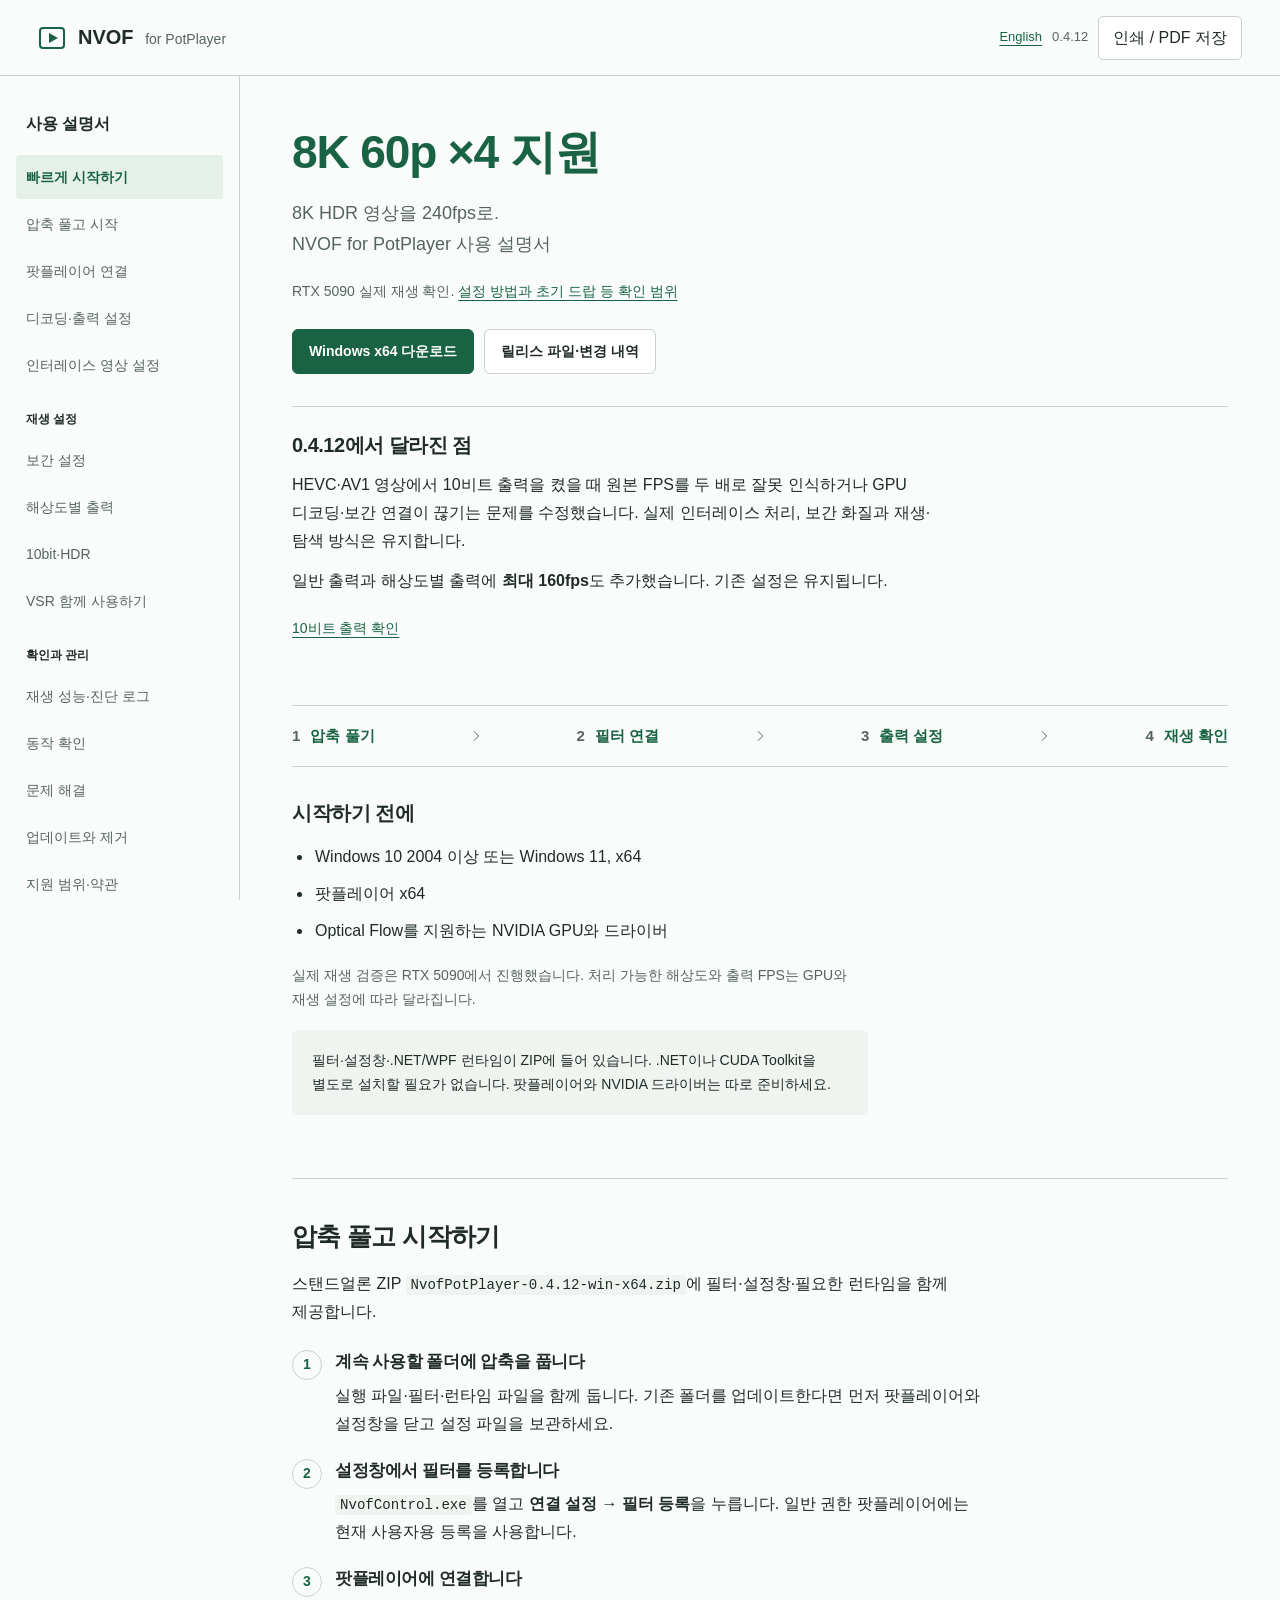
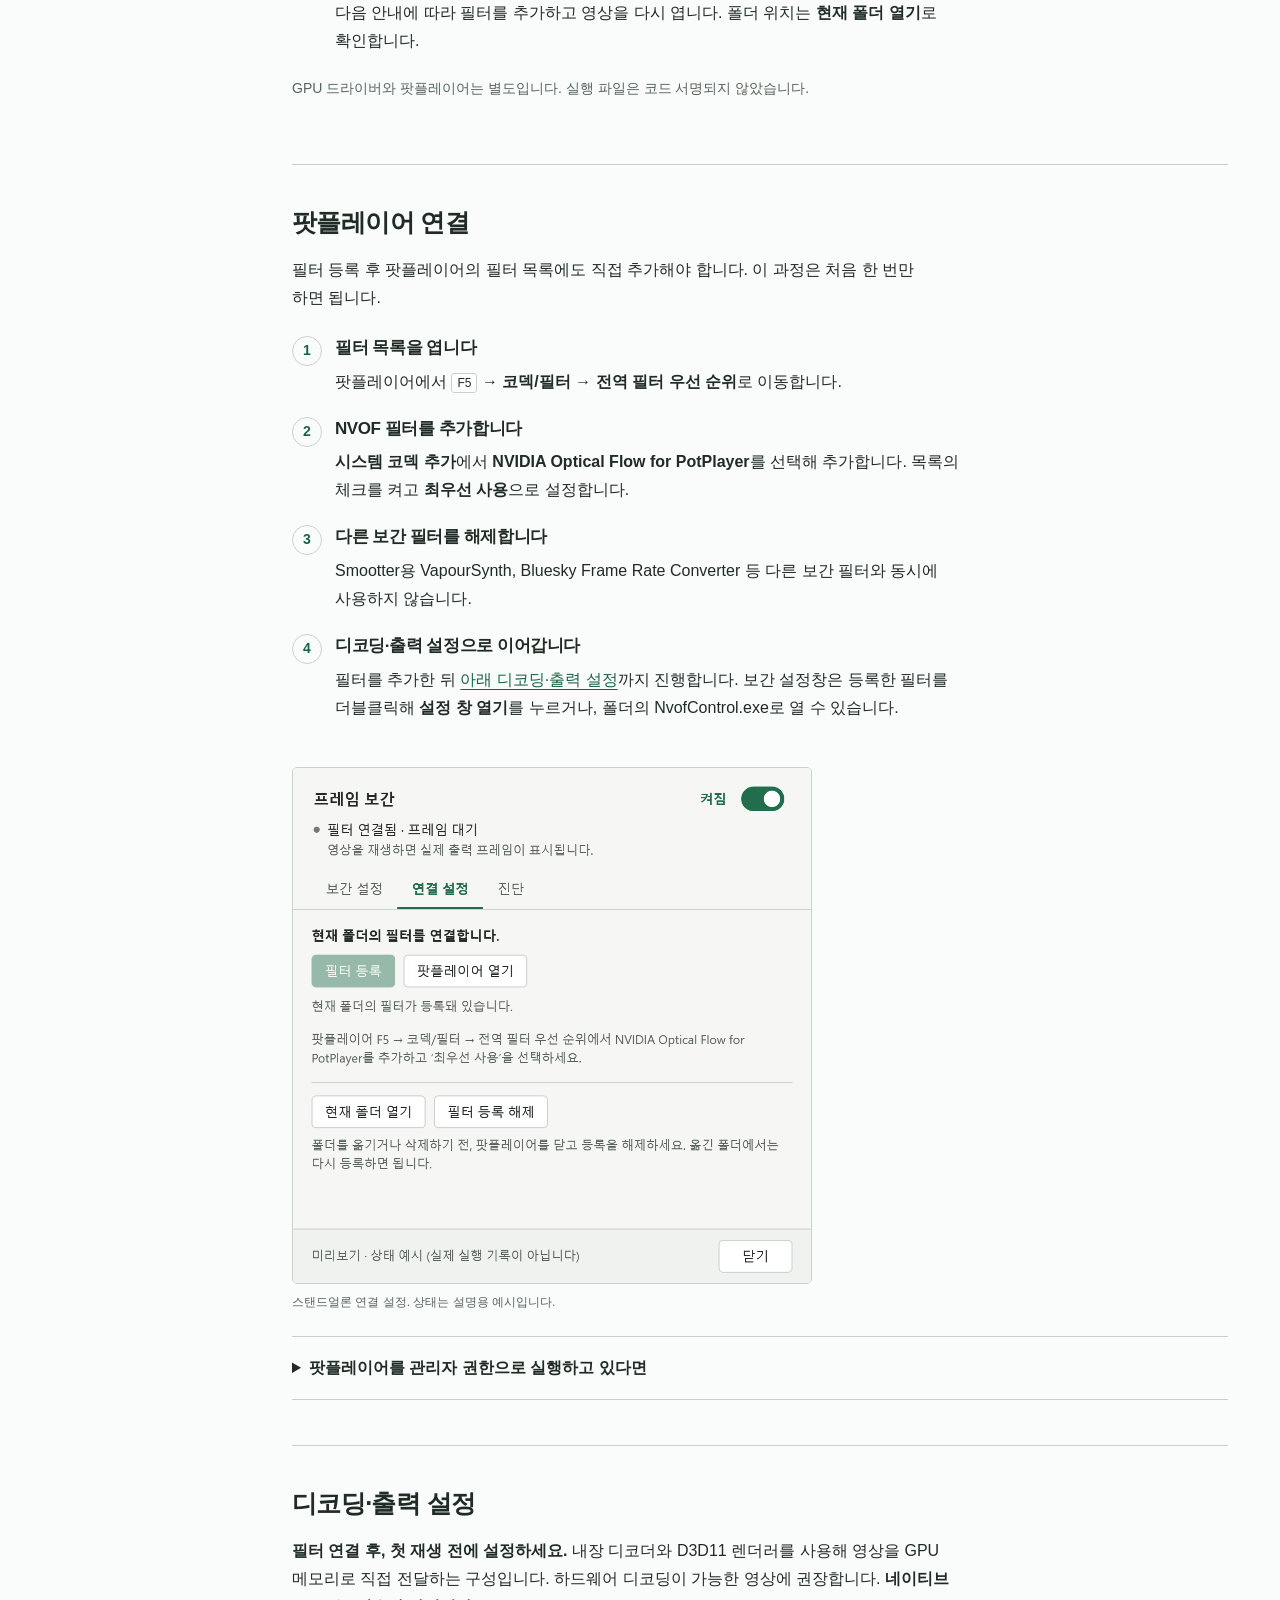
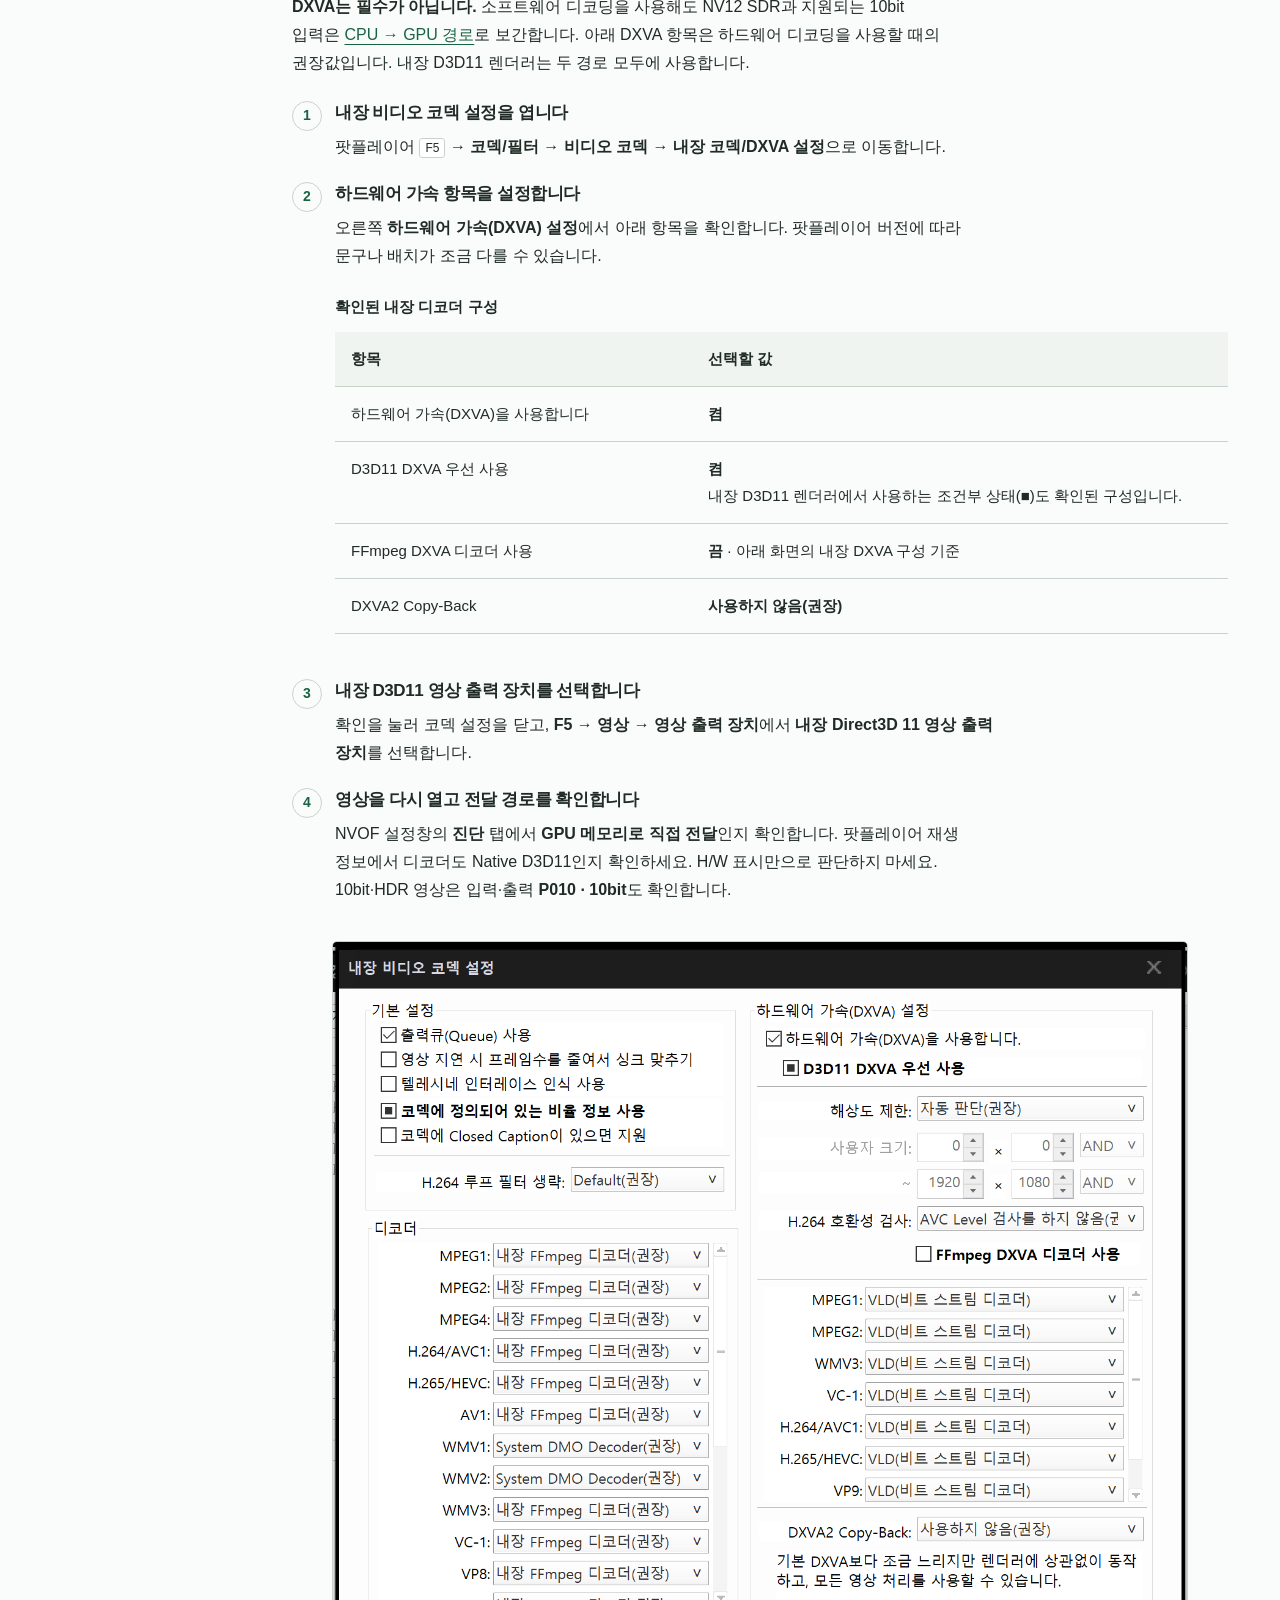
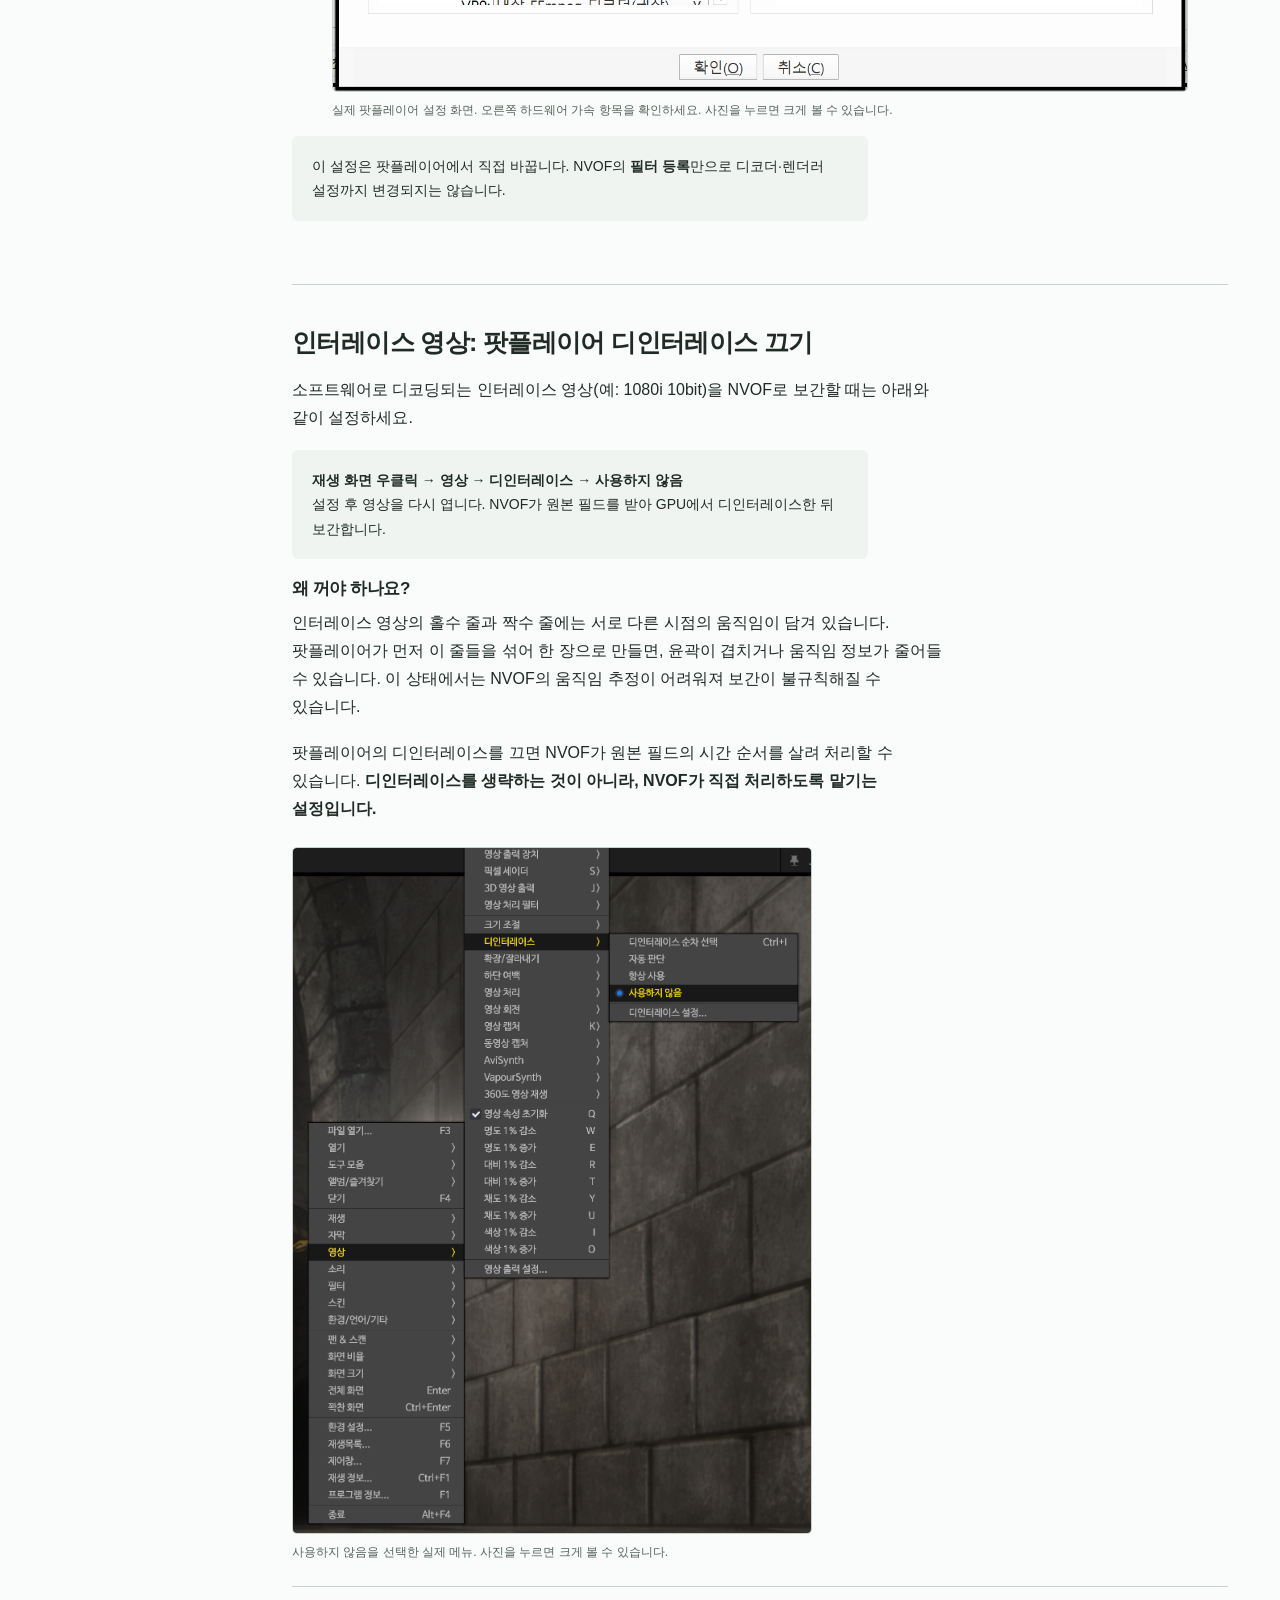
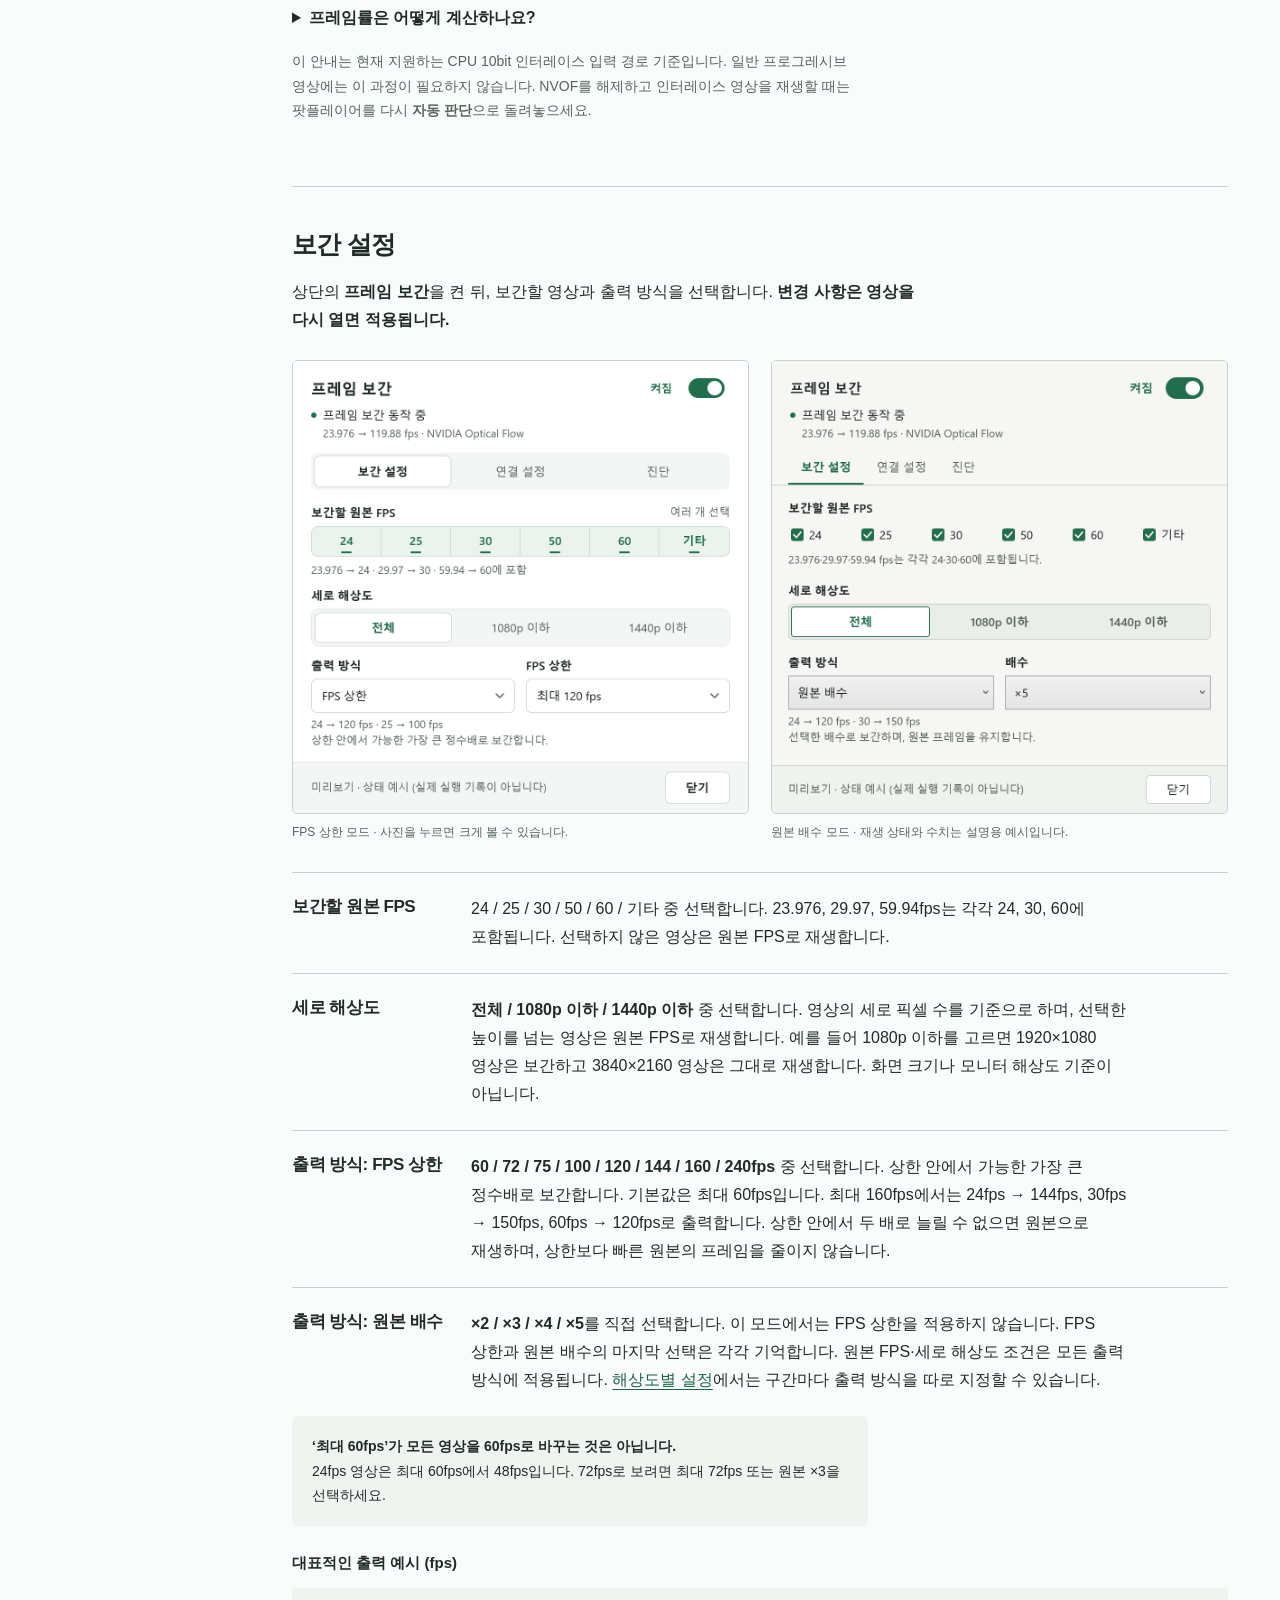
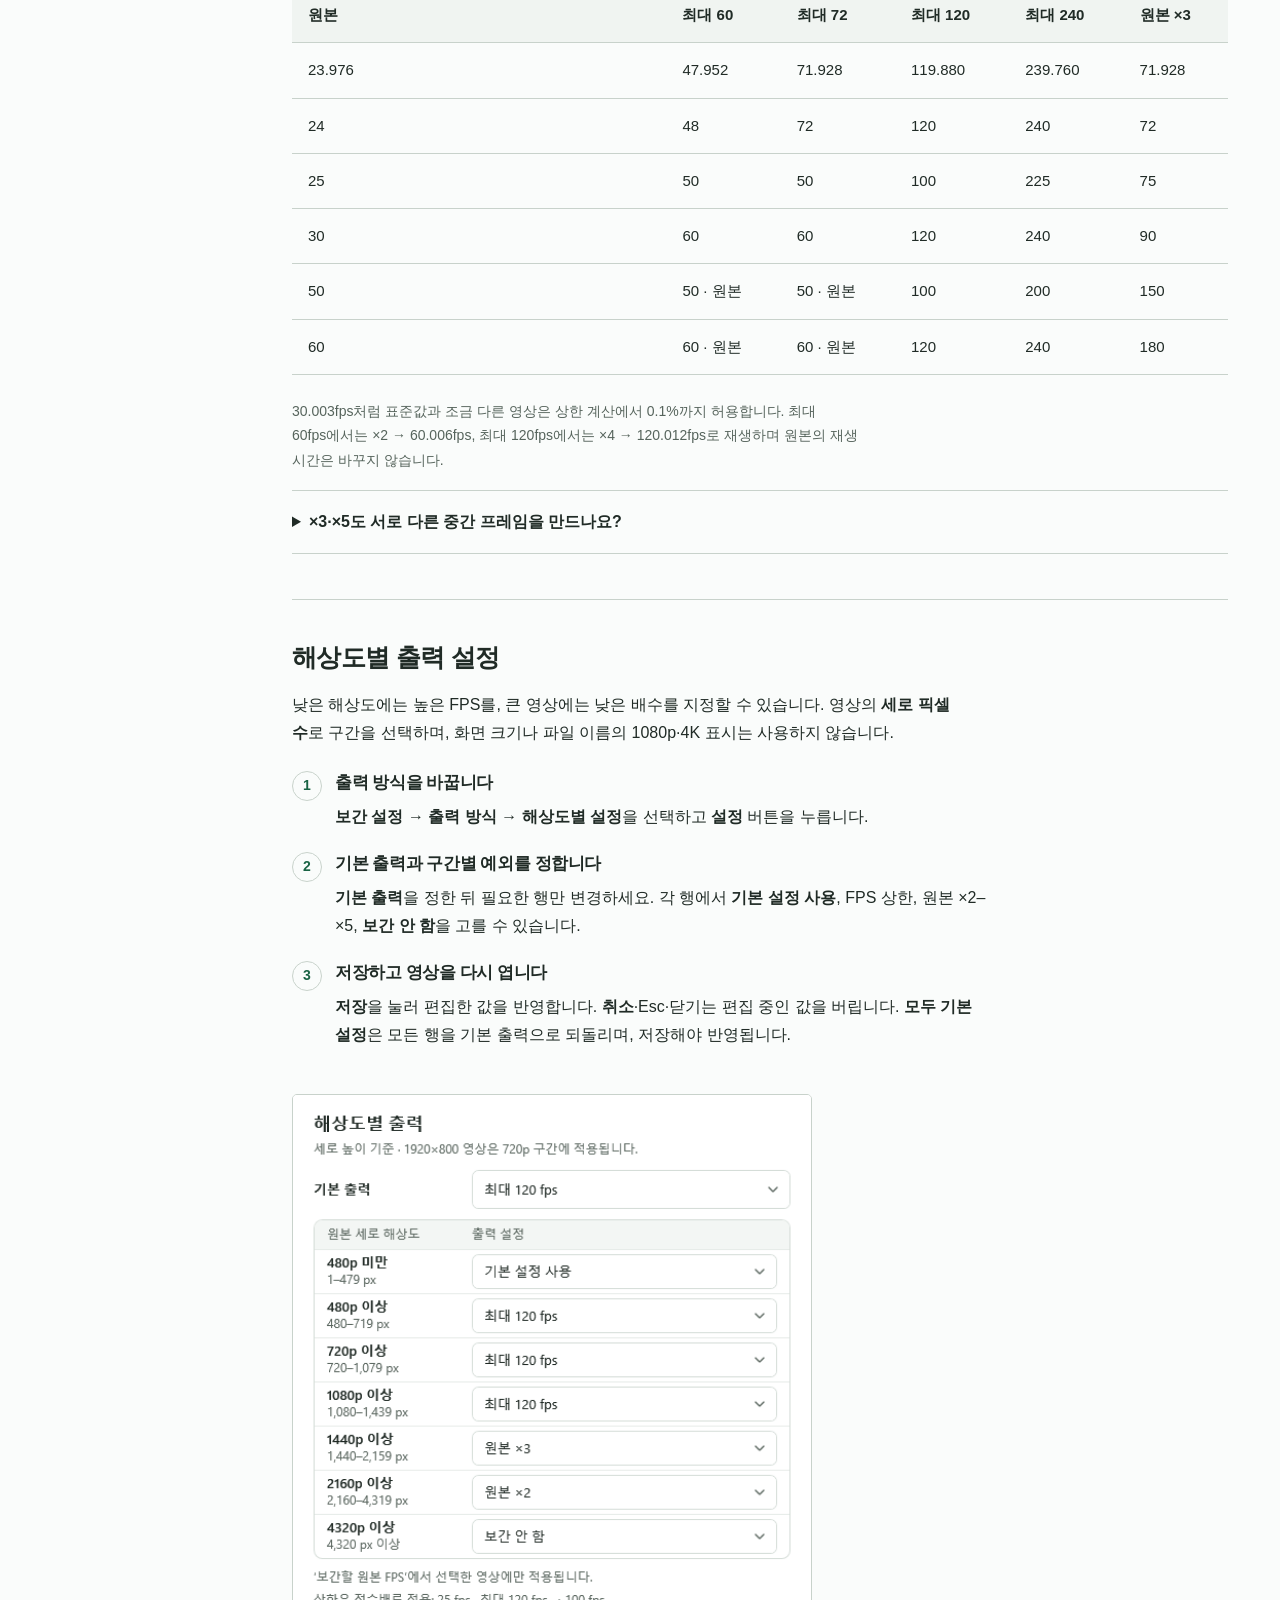
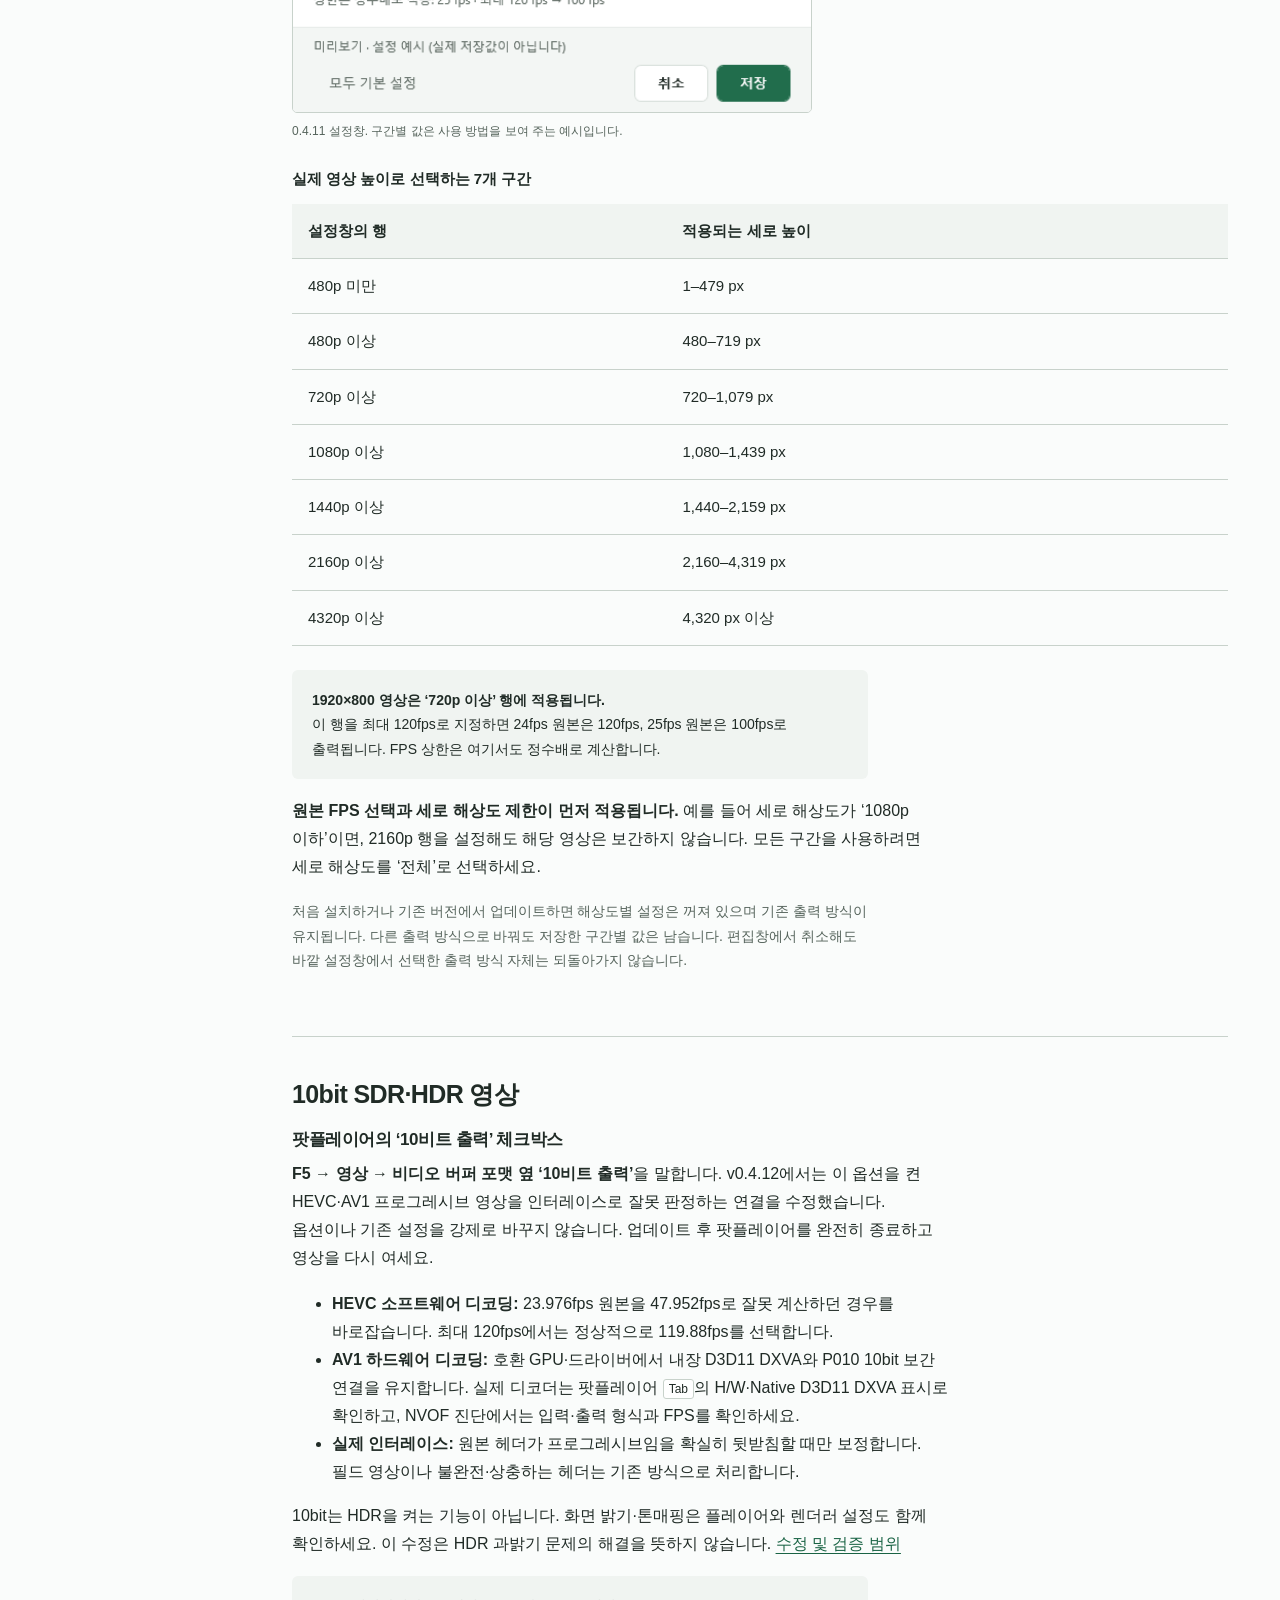
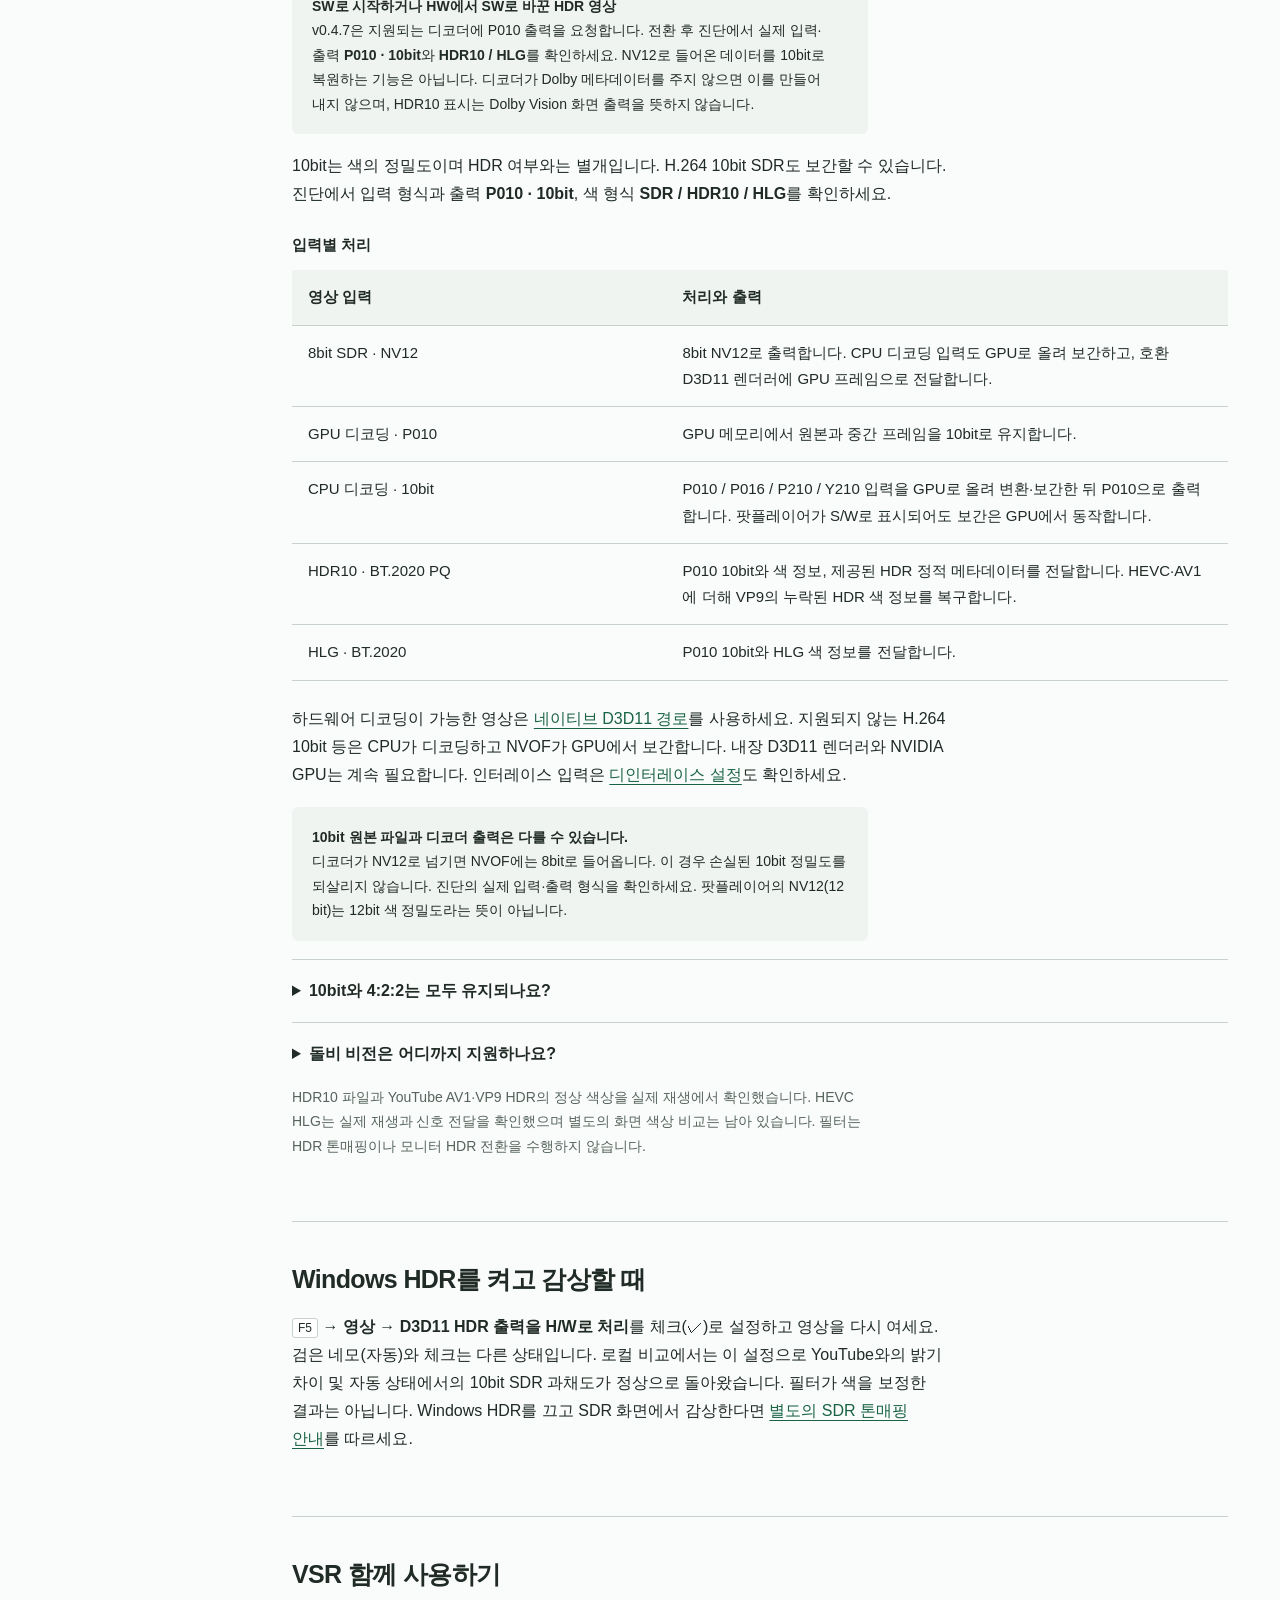
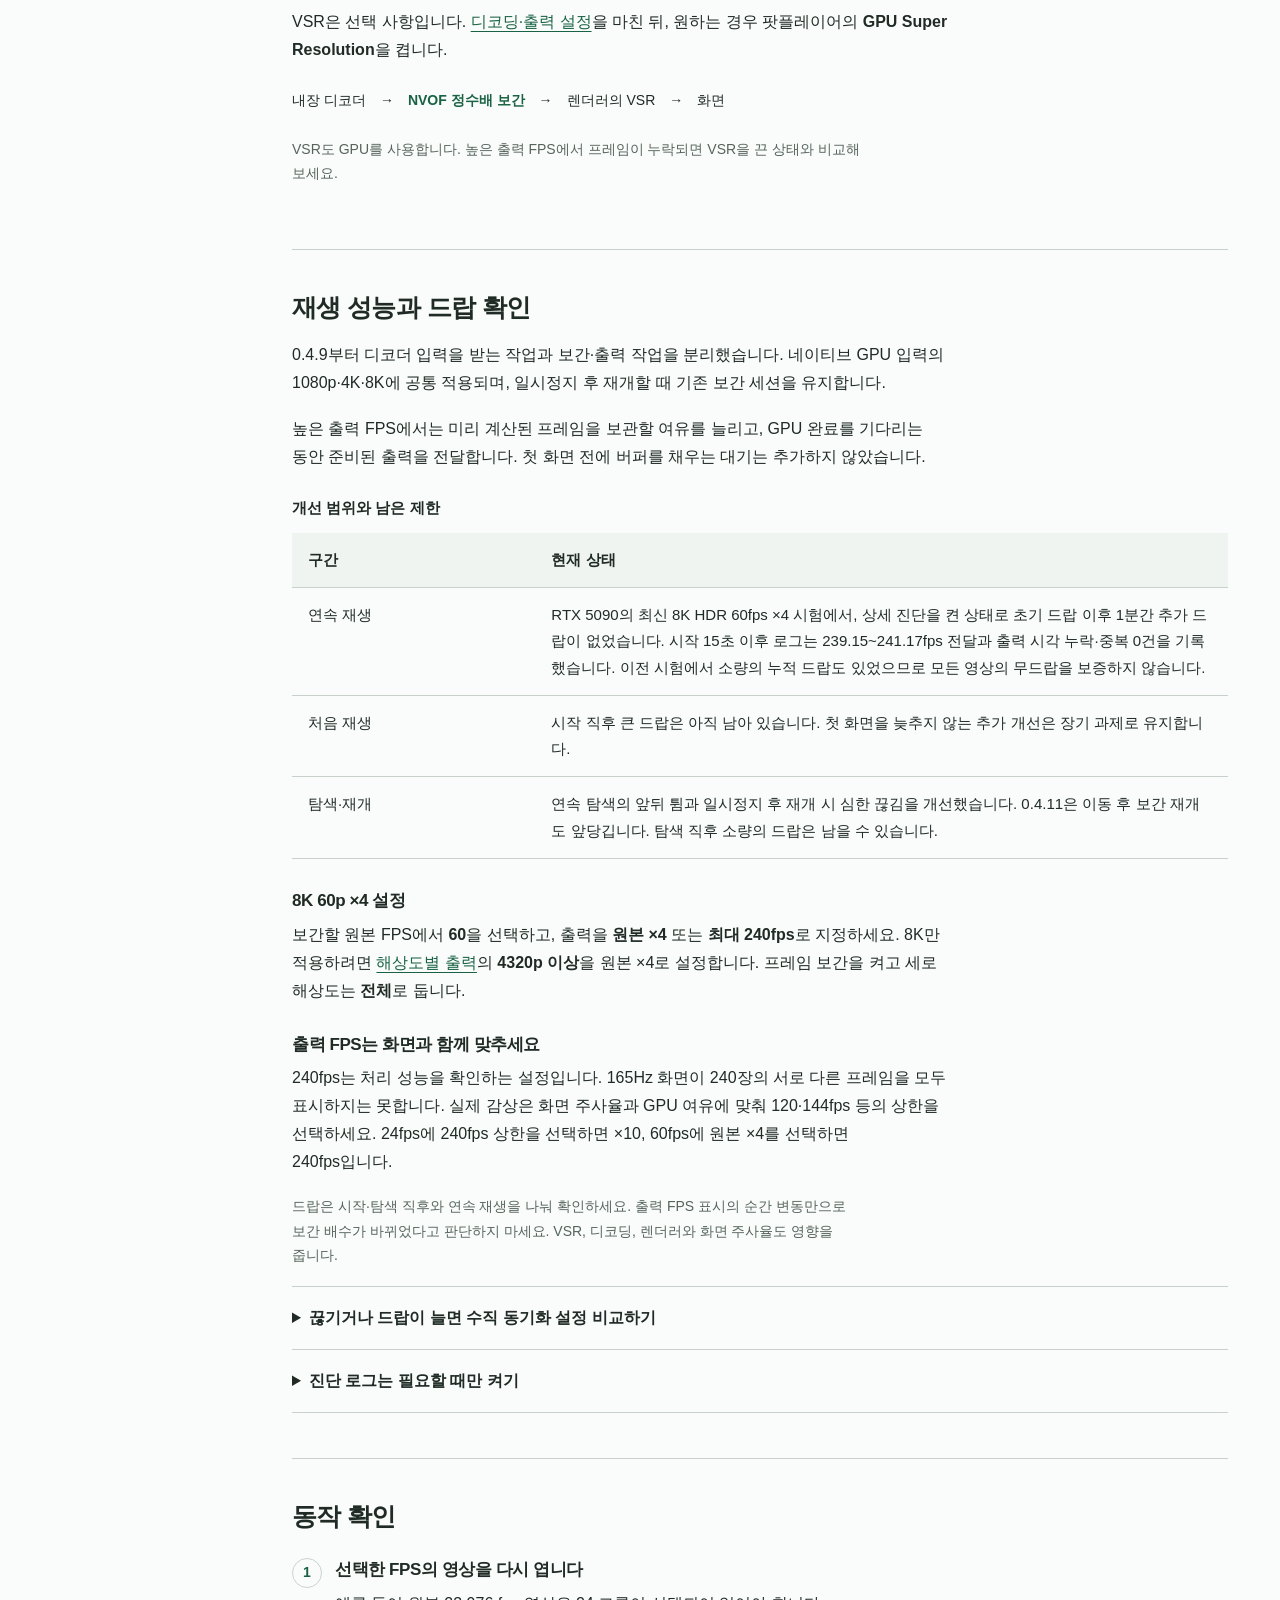
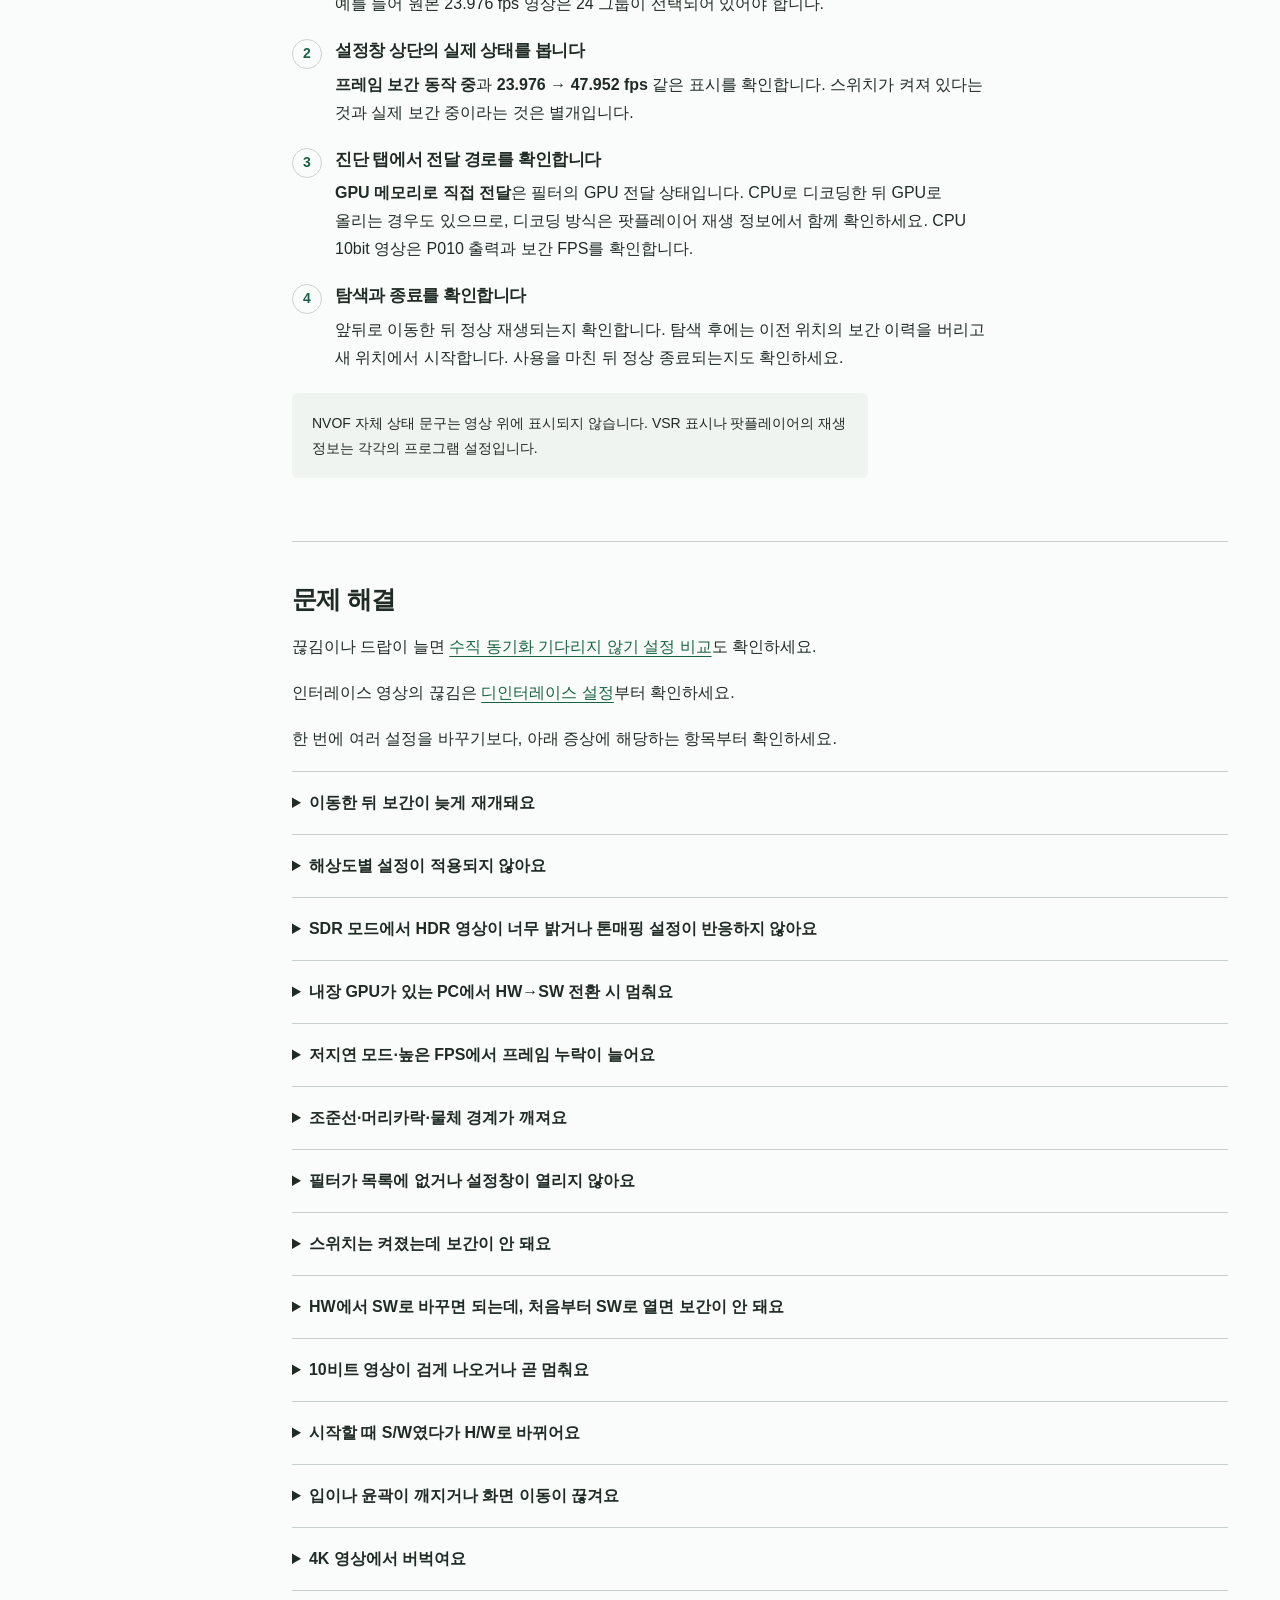
==== commit c64815b7: "Release v0.4.12: fix HEVC/AV1 10-bit connections and add 160fps cap" ====
--- a/docs/manual/index.html
+++ b/docs/manual/index.html
@@ -1,16 +1,16 @@
 <!doctype html>
 <html lang="ko"><head><meta charset="utf-8"><meta name="viewport" content="width=device-width,initial-scale=1"><meta name="color-scheme" content="light"><title>NVOF for PotPlayer · 사용 설명서</title><link rel="stylesheet" href="manual.css"><script src="manual.js" defer></script></head>
 <body><a class="skip" href="#main">본문으로 건너뛰기</a>
-<header class="top"><a class="brand" href="#start" aria-label="NVOF 사용 설명서 처음으로"><svg viewBox="0 0 28 28" width="28" height="28" aria-hidden="true"><rect x="2" y="4" width="24" height="20" rx="3" fill="none" stroke="currentColor" stroke-width="2"/><path d="M11 9 20 14 11 19Z" fill="currentColor"/></svg><span>NVOF <span class="brand-sub">for PotPlayer</span></span></a><div class="header-actions"><a class="language-link" href="en.html" lang="en" hreflang="en">English</a><span class="version">0.4.11</span><button type="button" id="print">인쇄 / PDF 저장</button><button type="button" id="menu" aria-controls="toc" aria-expanded="false">목차</button></div></header>
+<header class="top"><a class="brand" href="#start" aria-label="NVOF 사용 설명서 처음으로"><svg viewBox="0 0 28 28" width="28" height="28" aria-hidden="true"><rect x="2" y="4" width="24" height="20" rx="3" fill="none" stroke="currentColor" stroke-width="2"/><path d="M11 9 20 14 11 19Z" fill="currentColor"/></svg><span>NVOF <span class="brand-sub">for PotPlayer</span></span></a><div class="header-actions"><a class="language-link" href="en.html" lang="en" hreflang="en">English</a><span class="version">0.4.12</span><button type="button" id="print">인쇄 / PDF 저장</button><button type="button" id="menu" aria-controls="toc" aria-expanded="false">목차</button></div></header>
 <div class="layout"><nav id="toc" aria-label="사용 설명서 목차"><p class="nav-title">사용 설명서</p><a href="#start">빠르게 시작하기</a><a href="#install">압축 풀고 시작</a><a href="#connect">팟플레이어 연결</a><a href="#hardware">디코딩·출력 설정</a><a href="#deinterlace">인터레이스 영상 설정</a><p class="nav-group">재생 설정</p><a href="#settings">보간 설정</a><a href="#resolution">해상도별 출력</a><a href="#tenbit">10bit·HDR</a><a href="#vsr">VSR 함께 사용하기</a><p class="nav-group">확인과 관리</p><a href="#performance">재생 성능·진단 로그</a><a href="#check">동작 확인</a><a href="#troubleshoot">문제 해결</a><a href="#update">업데이트와 제거</a><a href="#scope">지원 범위·약관</a><div class="nav-note">인터넷 없이 읽을 수 있어요.<br>문서 안에서 찾기: <kbd>Ctrl</kbd> + <kbd>F</kbd></div></nav>
 <main id="main"><section id="start" class="intro"><h1>8K 60p ×4 지원</h1><p class="lead">8K HDR 영상을 240fps로.<br>NVOF for PotPlayer 사용 설명서</p><p class="support-scope">RTX 5090 실제 재생 확인. <a href="#performance">설정 방법과 초기 드랍 등 확인 범위</a></p>
-<div class="intro-actions"><a class="button primary" href="https://github.com/mkyoon80-alt/nvof-potplayer/releases/download/v0.4.11/NvofPotPlayer-0.4.11-win-x64.zip">Windows x64 다운로드</a><a class="button" href="https://github.com/mkyoon80-alt/nvof-potplayer/releases/tag/v0.4.11">릴리스 파일·변경 내역</a></div><div class="release-note"><h2>0.4.11에서 달라진 점</h2><p>방향키·재생바로 이동한 뒤 보간이 더 빨리 재개됩니다. 탐색 보호 구간을 줄이고 원본 프레임이 과하게 쌓이지 않도록 개선했습니다. 첫 화면은 바로 표시하며, 기존 화질과 8K 60p ×4 재생 처리를 유지합니다. 상세 진단은 기본 꺼짐입니다.</p><div class="text-links"><a href="#seek-resume">탐색 후 보간 재개</a><a href="#performance">성능과 남은 제한</a></div></div>
+<div class="intro-actions"><a class="button primary" href="https://github.com/mkyoon80-alt/nvof-potplayer/releases/download/v0.4.12/NvofPotPlayer-0.4.12-win-x64.zip">Windows x64 다운로드</a><a class="button" href="https://github.com/mkyoon80-alt/nvof-potplayer/releases/tag/v0.4.12">릴리스 파일·변경 내역</a></div><div class="release-note"><h2>0.4.12에서 달라진 점</h2><p>HEVC·AV1 영상에서 10비트 출력을 켰을 때 원본 FPS를 두 배로 잘못 인식하거나 GPU 디코딩·보간 연결이 끊기는 문제를 수정했습니다. 실제 인터레이스 처리, 보간 화질과 재생·탐색 방식은 유지합니다.</p><p>일반 출력과 해상도별 출력에 <strong>최대 160fps</strong>도 추가했습니다. 기존 설정은 유지됩니다.</p><div class="text-links"><a href="#tenbit">10비트 출력 확인</a></div></div>
 <div class="quick-path" aria-label="처음 사용할 때의 순서"><a href="#install"><span>1</span>압축 풀기</a><svg aria-hidden="true" viewBox="0 0 24 24"><path d="m9 5 7 7-7 7"/></svg><a href="#connect"><span>2</span>필터 연결</a><svg aria-hidden="true" viewBox="0 0 24 24"><path d="m9 5 7 7-7 7"/></svg><a href="#hardware"><span>3</span>출력 설정</a><svg aria-hidden="true" viewBox="0 0 24 24"><path d="m9 5 7 7-7 7"/></svg><a href="#check"><span>4</span>재생 확인</a></div>
 <h2>시작하기 전에</h2>
 <ul class="checklist"><li>Windows 10 2004 이상 또는 Windows 11, x64</li><li>팟플레이어 x64</li><li>Optical Flow를 지원하는 NVIDIA GPU와 드라이버</li></ul>
 <p class="muted">실제 재생 검증은 RTX 5090에서 진행했습니다. 처리 가능한 해상도와 출력 FPS는 GPU와 재생 설정에 따라 달라집니다.</p>
 <p class="note">필터·설정창·.NET/WPF 런타임이 ZIP에 들어 있습니다. .NET이나 CUDA Toolkit을 별도로 설치할 필요가 없습니다. 팟플레이어와 NVIDIA 드라이버는 따로 준비하세요.</p></section>
-<section id="install"><h2>압축 풀고 시작하기</h2><p>스탠드얼론 ZIP <code>NvofPotPlayer-0.4.11-win-x64.zip</code>에 필터·설정창·필요한 런타임을 함께 제공합니다.</p><ol class="steps"><li><h3>계속 사용할 폴더에 압축을 풉니다</h3><p>실행 파일·필터·런타임 파일을 함께 둡니다. 기존 폴더를 업데이트한다면 먼저 팟플레이어와 설정창을 닫고 설정 파일을 보관하세요.</p></li><li><h3>설정창에서 필터를 등록합니다</h3><p><code>NvofControl.exe</code>를 열고 <strong>연결 설정 → 필터 등록</strong>을 누릅니다. 일반 권한 팟플레이어에는 현재 사용자용 등록을 사용합니다.</p></li><li><h3>팟플레이어에 연결합니다</h3><p>다음 안내에 따라 필터를 추가하고 영상을 다시 엽니다. 폴더 위치는 <strong>현재 폴더 열기</strong>로 확인합니다.</p></li></ol><p class="muted">GPU 드라이버와 팟플레이어는 별도입니다. 실행 파일은 코드 서명되지 않았습니다.</p></section>
+<section id="install"><h2>압축 풀고 시작하기</h2><p>스탠드얼론 ZIP <code>NvofPotPlayer-0.4.12-win-x64.zip</code>에 필터·설정창·필요한 런타임을 함께 제공합니다.</p><ol class="steps"><li><h3>계속 사용할 폴더에 압축을 풉니다</h3><p>실행 파일·필터·런타임 파일을 함께 둡니다. 기존 폴더를 업데이트한다면 먼저 팟플레이어와 설정창을 닫고 설정 파일을 보관하세요.</p></li><li><h3>설정창에서 필터를 등록합니다</h3><p><code>NvofControl.exe</code>를 열고 <strong>연결 설정 → 필터 등록</strong>을 누릅니다. 일반 권한 팟플레이어에는 현재 사용자용 등록을 사용합니다.</p></li><li><h3>팟플레이어에 연결합니다</h3><p>다음 안내에 따라 필터를 추가하고 영상을 다시 엽니다. 폴더 위치는 <strong>현재 폴더 열기</strong>로 확인합니다.</p></li></ol><p class="muted">GPU 드라이버와 팟플레이어는 별도입니다. 실행 파일은 코드 서명되지 않았습니다.</p></section>
 <section id="connect"><h2>팟플레이어 연결</h2><p>필터 등록 후 팟플레이어의 필터 목록에도 직접 추가해야 합니다. 이 과정은 처음 한 번만 하면 됩니다.</p><ol class="steps"><li><h3>필터 목록을 엽니다</h3><p>팟플레이어에서 <kbd>F5</kbd> → <strong>코덱/필터</strong> → <strong>전역 필터 우선 순위</strong>로 이동합니다.</p></li><li><h3>NVOF 필터를 추가합니다</h3><p><strong>시스템 코덱 추가</strong>에서 <strong>NVIDIA Optical Flow for PotPlayer</strong>를 선택해 추가합니다. 목록의 체크를 켜고 <strong>최우선 사용</strong>으로 설정합니다.</p></li><li><h3>다른 보간 필터를 해제합니다</h3><p>Smootter용 VapourSynth, Bluesky Frame Rate Converter 등 다른 보간 필터와 동시에 사용하지 않습니다.</p></li><li><h3>디코딩·출력 설정으로 이어갑니다</h3><p>필터를 추가한 뒤 <a href="#hardware">아래 디코딩·출력 설정</a>까지 진행합니다. 보간 설정창은 등록한 필터를 더블클릭해 <strong>설정 창 열기</strong>를 누르거나, 폴더의 NvofControl.exe로 열 수 있습니다.</p></li></ol><figure class="options-figure"><a href="images/connection.png"><img src="images/connection.png" alt="연결 설정의 필터 등록, 팟플레이어 열기, 현재 폴더 열기, 필터 등록 해제 버튼" width="1008" height="1002" loading="lazy"></a><figcaption>스탠드얼론 연결 설정. 상태는 설명용 예시입니다.</figcaption></figure><details><summary>팟플레이어를 관리자 권한으로 실행하고 있다면</summary><p>일반 권한으로 실행하는 구성이 가장 간단합니다. 관리자 실행이 필요하다면 NVOF의 <strong>연결 설정</strong> 탭에서 관리자용 등록을 진행합니다. 이때만 Windows 권한 승인이 필요합니다. 관리자용 등록은 연결 설정의 필터 등록 해제에서 Windows 권한 승인을 받아 해제합니다.</p></details></section>
 <section id="hardware"><h2>디코딩·출력 설정</h2>
 <p><strong>필터 연결 후, 첫 재생 전에 설정하세요.</strong> 내장 디코더와 D3D11 렌더러를 사용해 영상을 GPU 메모리로 직접 전달하는 구성입니다. 하드웨어 디코딩이 가능한 영상에 권장합니다. <strong>네이티브 DXVA는 필수가 아닙니다.</strong> 소프트웨어 디코딩을 사용해도 NV12 SDR과 지원되는 10bit 입력은 <a href="#tenbit">CPU → GPU 경로</a>로 보간합니다. 아래 DXVA 항목은 하드웨어 디코딩을 사용할 때의 권장값입니다. 내장 D3D11 렌더러는 두 경로 모두에 사용합니다.</p>
@@ -47,7 +47,7 @@
 </div>
 <div class="setting-row"><h3>보간할 원본 FPS</h3><p>24 / 25 / 30 / 50 / 60 / 기타 중 선택합니다. 23.976, 29.97, 59.94fps는 각각 24, 30, 60에 포함됩니다. 선택하지 않은 영상은 원본 FPS로 재생합니다.</p></div>
 <div class="setting-row"><h3>세로 해상도</h3><p><strong>전체 / 1080p 이하 / 1440p 이하</strong> 중 선택합니다. 영상의 세로 픽셀 수를 기준으로 하며, 선택한 높이를 넘는 영상은 원본 FPS로 재생합니다. 예를 들어 1080p 이하를 고르면 1920×1080 영상은 보간하고 3840×2160 영상은 그대로 재생합니다. 화면 크기나 모니터 해상도 기준이 아닙니다.</p></div>
-<div class="setting-row"><h3>출력 방식: FPS 상한</h3><p><strong>60 / 72 / 75 / 100 / 120 / 144 / 240fps</strong> 중 선택합니다. 상한 안에서 가능한 가장 큰 정수배로 보간합니다. 기본값은 최대 60fps입니다. 상한 안에서 두 배로 늘릴 수 없으면 원본으로 재생하며, 상한보다 빠른 원본의 프레임을 줄이지 않습니다.</p></div>
+<div class="setting-row"><h3>출력 방식: FPS 상한</h3><p><strong>60 / 72 / 75 / 100 / 120 / 144 / 160 / 240fps</strong> 중 선택합니다. 상한 안에서 가능한 가장 큰 정수배로 보간합니다. 기본값은 최대 60fps입니다. 최대 160fps에서는 24fps → 144fps, 30fps → 150fps, 60fps → 120fps로 출력합니다. 상한 안에서 두 배로 늘릴 수 없으면 원본으로 재생하며, 상한보다 빠른 원본의 프레임을 줄이지 않습니다.</p></div>
 <div class="setting-row"><h3>출력 방식: 원본 배수</h3><p><strong>×2 / ×3 / ×4 / ×5</strong>를 직접 선택합니다. 이 모드에서는 FPS 상한을 적용하지 않습니다. FPS 상한과 원본 배수의 마지막 선택은 각각 기억합니다. 원본 FPS·세로 해상도 조건은 모든 출력 방식에 적용됩니다. <a href="#resolution">해상도별 설정</a>에서는 구간마다 출력 방식을 따로 지정할 수 있습니다.</p></div>
 <p class="note"><strong>‘최대 60fps’가 모든 영상을 60fps로 바꾸는 것은 아닙니다.</strong><br>24fps 영상은 최대 60fps에서 48fps입니다. 72fps로 보려면 최대 72fps 또는 원본 ×3을 선택하세요.</p>
 <div class="table-wrap" tabindex="0" role="region" aria-label="원본 FPS와 출력 비교표, 좁은 화면에서는 가로로 이동할 수 있습니다"><table>
@@ -74,7 +74,11 @@
 <p class="muted">처음 설치하거나 기존 버전에서 업데이트하면 해상도별 설정은 꺼져 있으며 기존 출력 방식이 유지됩니다. 다른 출력 방식으로 바꿔도 저장한 구간별 값은 남습니다. 편집창에서 취소해도 바깥 설정창에서 선택한 출력 방식 자체는 되돌아가지 않습니다.</p>
 </section>
 
-<section id="tenbit"><h2>10bit SDR·HDR 영상</h2><p class="note"><strong>SW로 시작하거나 HW에서 SW로 바꾼 HDR 영상</strong><br>v0.4.7은 지원되는 디코더에 P010 출력을 요청합니다. 전환 후 진단에서 실제 입력·출력 <strong>P010 · 10bit</strong>와 <strong>HDR10 / HLG</strong>를 확인하세요. NV12로 들어온 데이터를 10bit로 복원하는 기능은 아닙니다. 디코더가 Dolby 메타데이터를 주지 않으면 이를 만들어 내지 않으며, HDR10 표시는 Dolby Vision 화면 출력을 뜻하지 않습니다.</p>
+<section id="tenbit"><h2>10bit SDR·HDR 영상</h2><h3>팟플레이어의 ‘10비트 출력’ 체크박스</h3>
+<p><strong>F5 → 영상 → 비디오 버퍼 포맷 옆 ‘10비트 출력’</strong>을 말합니다. v0.4.12에서는 이 옵션을 켠 HEVC·AV1 프로그레시브 영상을 인터레이스로 잘못 판정하는 연결을 수정했습니다. 옵션이나 기존 설정을 강제로 바꾸지 않습니다. 업데이트 후 팟플레이어를 완전히 종료하고 영상을 다시 여세요.</p>
+<ul style="max-width:74ch;overflow-wrap:break-word"><li><strong>HEVC 소프트웨어 디코딩:</strong> 23.976fps 원본을 47.952fps로 잘못 계산하던 경우를 바로잡습니다. 최대 120fps에서는 정상적으로 119.88fps를 선택합니다.</li><li><strong>AV1 하드웨어 디코딩:</strong> 호환 GPU·드라이버에서 내장 D3D11 DXVA와 P010 10bit 보간 연결을 유지합니다. 실제 디코더는 팟플레이어 <kbd>Tab</kbd>의 H/W·Native D3D11 DXVA 표시로 확인하고, NVOF 진단에서는 입력·출력 형식과 FPS를 확인하세요.</li><li><strong>실제 인터레이스:</strong> 원본 헤더가 프로그레시브임을 확실히 뒷받침할 때만 보정합니다. 필드 영상이나 불완전·상충하는 헤더는 기존 방식으로 처리합니다.</li></ul>
+<p>10bit는 HDR을 켜는 기능이 아닙니다. 화면 밝기·톤매핑은 플레이어와 렌더러 설정도 함께 확인하세요. 이 수정은 HDR 과밝기 문제의 해결을 뜻하지 않습니다. <a href="../TENBIT-SCAN-TRIAL.md">수정 및 검증 범위</a></p>
+<p class="note"><strong>SW로 시작하거나 HW에서 SW로 바꾼 HDR 영상</strong><br>v0.4.7은 지원되는 디코더에 P010 출력을 요청합니다. 전환 후 진단에서 실제 입력·출력 <strong>P010 · 10bit</strong>와 <strong>HDR10 / HLG</strong>를 확인하세요. NV12로 들어온 데이터를 10bit로 복원하는 기능은 아닙니다. 디코더가 Dolby 메타데이터를 주지 않으면 이를 만들어 내지 않으며, HDR10 표시는 Dolby Vision 화면 출력을 뜻하지 않습니다.</p>
 <p>10bit는 색의 정밀도이며 HDR 여부와는 별개입니다. H.264 10bit SDR도 보간할 수 있습니다. 진단에서 입력 형식과 출력 <strong>P010 · 10bit</strong>, 색 형식 <strong>SDR / HDR10 / HLG</strong>를 확인하세요.</p>
 <div class="table-wrap"><table><caption>입력별 처리</caption><thead><tr><th scope="col">영상 입력</th><th scope="col">처리와 출력</th></tr></thead><tbody>
 <tr><th scope="row">8bit SDR · NV12</th><td>8bit NV12로 출력합니다. CPU 디코딩 입력도 GPU로 올려 보간하고, 호환 D3D11 렌더러에 GPU 프레임으로 전달합니다.</td></tr>
@@ -110,11 +114,11 @@
 <ol><li><strong>환경 설정 → 영상 → D3D11 HDR 출력을 H/W로 처리</strong>를 끕니다.</li><li><strong>영상 → 픽셀 셰이더 → HDR SMPTE ST 2084 자동 보정</strong>을 켭니다.</li><li>톤매핑은 <strong>Auto(권장)</strong>, SDR 모니터 휘도는 <strong>125 nits</strong>에서 시작해 같은 장면을 비교합니다. ST 2086 보정은 이 확인에 필요하지 않았습니다.</li></ol>
 <p>로컬 Dune 비교에서는 NVOF를 제외해도 밝은 부분이 뭉개졌고, HW/SW 디코딩을 바꾸거나 톤매핑 종류·SDR 휘도를 조절해도 차이가 없었습니다. HDR H/W 출력 옵션을 끄자 설정이 반응했으며, Auto·125 nits 그대로 밝은 부분의 디테일이 돌아왔다고 사용자가 확인했습니다.</p>
 <p><strong>HDR H/W 출력과 HW 디코딩은 별개입니다.</strong> 이 출력 옵션을 꺼도 HW 디코딩과 GPU 보간을 사용할 수 있습니다. 125 nits는 비교 시작값이며 모니터의 실측 밝기를 뜻하지 않습니다. 이 안내는 SDR 감상용으로, 실제 HDR 화면 출력에 일괄 적용하지 마세요.</p></details>
-<details id="hybrid-gpu"><summary>내장 GPU가 있는 PC에서 HW→SW 전환 시 멈춰요</summary><p>v0.4.11은 렌더러가 전달한 GPU 번호를 검증하고, 전환 전에 사용하던 NVIDIA GPU를 유지합니다. SW로 처음 시작할 때도 잘못된 GPU 번호를 그대로 사용하지 않습니다. 내장 GPU를 끄거나 기존 GPU 설정을 바꾸지 않아도 됩니다.</p><ol><li>팟플레이어와 NVOF 설정창을 닫고 설치 폴더를 백업합니다.</li><li>v0.4.11로 교체하되 기존 <code>NvofPotPlayer.ini</code>를 보존합니다.</li><li>같은 영상을 다시 열고 HW↔SW 전환과 SW 최초 재생을 확인합니다.</li></ol><p>RTX 5080 + AMD 내장 GPU 구성에서 수정본의 정상 동작을 확인했습니다. 다른 다중 GPU 구성까지 모두 검증한 것은 아닙니다. 계속 멈추면 GPU 구성, 전환 순서와 NVOF 진단 로그를 확인하세요.</p></details>
+<details id="hybrid-gpu"><summary>내장 GPU가 있는 PC에서 HW→SW 전환 시 멈춰요</summary><p>현재 버전은 렌더러가 전달한 GPU 번호를 검증하고, 전환 전에 사용하던 NVIDIA GPU를 유지합니다. SW로 처음 시작할 때도 잘못된 GPU 번호를 그대로 사용하지 않습니다. 내장 GPU를 끄거나 기존 GPU 설정을 바꾸지 않아도 됩니다.</p><ol><li>팟플레이어와 NVOF 설정창을 닫고 설치 폴더를 백업합니다.</li><li>v0.4.12로 교체하되 기존 <code>NvofPotPlayer.ini</code>를 보존합니다.</li><li>같은 영상을 다시 열고 HW↔SW 전환과 SW 최초 재생을 확인합니다.</li></ol><p>RTX 5080 + AMD 내장 GPU 구성에서 수정본의 정상 동작을 확인했습니다. 다른 다중 GPU 구성까지 모두 검증한 것은 아닙니다. 계속 멈추면 GPU 구성, 전환 순서와 NVOF 진단 로그를 확인하세요.</p></details>
 <details><summary>저지연 모드·높은 FPS에서 프레임 누락이 늘어요</summary><p>v0.4.7은 GPU 공유 잠금과 완료 대기, 출력 버퍼를 개선했습니다. RTX 5090의 HW·240fps·저지연 모드 켜기 조건에서 영상 창을 선택한 상태의 안정성을 확인했습니다. 저지연 모드를 끄는 것을 필수로 요구하지 않습니다.</p><p>NVIDIA 제어판의 팟플레이어 프로그램 설정에서 최대 프레임 속도와 백그라운드 최대 프레임 속도가 출력을 제한하는지 확인하세요. 다른 창을 선택한 상태는 별도로 비교합니다. 165Hz 화면에 240fps를 보내도 240개의 서로 다른 프레임을 모두 표시할 수는 없습니다. 주사율 안의 출력에서도 누락이 늘어나는지, 탐색 직후인지 연속 재생 중인지 구분하세요. 모든 GPU의 4K·240fps를 보장하지 않습니다.</p></details><details><summary>조준선·머리카락·물체 경계가 깨져요</summary><p>v0.4.7은 고정된 가는 가로·세로 선을 보호해 조준선 갈라짐을 줄였습니다. 모든 선이나 움직이는 물체를 구분하는 기능은 아닙니다. 루팡 총 주변처럼 물체가 배경을 가리는 경계의 깨짐은 아직 남아 있습니다. 전체 화면을 흐리거나 원본 프레임으로 고정하는 방식은 적용하지 않았습니다.</p></details><details><summary>필터가 목록에 없거나 설정창이 열리지 않아요</summary><ol><li>팟플레이어 x64인지 확인합니다.</li><li>NVOF 연결 설정에서 현재 폴더의 필터를 등록합니다.</li><li>팟플레이어를 완전히 종료했다가 다시 실행합니다.</li><li>팟플레이어가 관리자 권한이라면 관리자용 등록이 필요합니다.</li></ol></details>
 <details><summary>스위치는 켜졌는데 보간이 안 돼요</summary><p>팟플레이어의 필터 체크·최우선 사용, 원본 FPS 체크, 세로 해상도 조건을 확인한 뒤 영상을 다시 엽니다. FPS 상한 안에서 배수가 1이면 원본으로 재생합니다. 진단 탭에 원본 통과 이유가 있으면 먼저 그 내용을 확인하세요. <a href="#hardware">디코딩·출력 설정</a>도 확인하세요. 10bit 영상은 출력이 P010인지 확인하세요. 소프트웨어 디코딩도 지원하며 내장 D3D11 렌더러가 필요합니다.</p></details>
-<details><summary>HW에서 SW로 바꾸면 되는데, 처음부터 SW로 열면 보간이 안 돼요</summary><p>v0.4.6에서 SW 최초 연결 시 GPU 출력 준비가 늦어 필터가 연결되지 않던 문제를 수정했습니다. HW/SW 전환 멈춤 수정도 포함합니다.</p><ol><li>팟플레이어와 NVOF 설정창을 완전히 종료하고 v0.4.11으로 업데이트합니다. 기존 <code>NvofPotPlayer.ini</code>는 보존하세요.</li><li>내장 D3D11 렌더러를 선택하고, HW 가속을 끈 상태에서 영상을 다시 엽니다. HW를 먼저 켤 필요는 없습니다.</li><li>재생 중 필터 목록에 NVOF가 있는지, 설정창에 보간 동작과 출력 FPS가 표시되는지 확인합니다.</li></ol><p>S/W는 CPU 디코딩 표시입니다. GPU에서 보간해도 S/W로 표시될 수 있습니다.</p></details>
-<details><summary>10비트 영상이 검게 나오거나 곧 멈춰요</summary><p>v0.4.11로 업데이트한 뒤 팟플레이어를 완전히 종료했다가 다시 여세요. 내장 디코더·내장 D3D11 렌더러를 사용하는지 확인합니다. 진단에서 10bit 입력·출력이 P010인지도 확인하세요. 계속 발생하면 8비트 SDR 영상도 비교한 뒤 GPU·드라이버 버전, 진단 내용과 재현 순서를 알려주세요.</p></details>
+<details><summary>HW에서 SW로 바꾸면 되는데, 처음부터 SW로 열면 보간이 안 돼요</summary><p>v0.4.6에서 SW 최초 연결 시 GPU 출력 준비가 늦어 필터가 연결되지 않던 문제를 수정했습니다. HW/SW 전환 멈춤 수정도 포함합니다.</p><ol><li>팟플레이어와 NVOF 설정창을 완전히 종료하고 v0.4.12으로 업데이트합니다. 기존 <code>NvofPotPlayer.ini</code>는 보존하세요.</li><li>내장 D3D11 렌더러를 선택하고, HW 가속을 끈 상태에서 영상을 다시 엽니다. HW를 먼저 켤 필요는 없습니다.</li><li>재생 중 필터 목록에 NVOF가 있는지, 설정창에 보간 동작과 출력 FPS가 표시되는지 확인합니다.</li></ol><p>S/W는 CPU 디코딩 표시입니다. GPU에서 보간해도 S/W로 표시될 수 있습니다.</p></details>
+<details><summary>10비트 영상이 검게 나오거나 곧 멈춰요</summary><p>v0.4.12로 업데이트한 뒤 팟플레이어를 완전히 종료했다가 다시 여세요. 내장 디코더·내장 D3D11 렌더러를 사용하는지 확인합니다. 진단에서 10bit 입력·출력이 P010인지도 확인하세요. 계속 발생하면 8비트 SDR 영상도 비교한 뒤 GPU·드라이버 버전, 진단 내용과 재현 순서를 알려주세요.</p></details>
 <details><summary>시작할 때 S/W였다가 H/W로 바뀌어요</summary><p>그래프 연결과 초기화 중 표시가 달라질 수 있습니다. 재생이 안정된 뒤 진단의 전달 경로와 출력 FPS로 확인합니다. 초기 표시만으로 전체 재생이 소프트웨어 처리된다고 판단하지 마세요.</p></details>
 <details><summary>입이나 윤곽이 깨지거나 화면 이동이 끊겨요</summary><p>다른 보간 필터를 모두 끄고 같은 장면을 비교합니다. NVOF를 끈 원본과 켠 보간 결과를 각각 영상을 다시 열어 비교하세요. 출력 배수를 낮추거나 FPS 상한을 바꿔 비교할 수 있습니다. 재현되는 시간, 원본 FPS·해상도, GPU/드라이버, VSR 사용 여부를 기록하면 원인을 좁히기 쉽습니다.</p></details>
 <details><summary>4K 영상에서 버벅여요</summary><p>탐색·일시정지 직후의 드랍인지, 아무 조작 없이 연속 재생할 때도 드랍이 늘어나는지 구분해 주세요. 설정창의 출력 FPS는 목표이며 실제 화면 표시를 보장하는 수치가 아닙니다. 디코딩·보간·렌더러·VSR 부하를 함께 확인하세요. 팟플레이어 재생 정보(Tab)의 실제 FPS와 프레임 누락을 확인합니다. 출력 배수를 낮추거나 VSR을 잠시 끄고 비교해 보세요. 4K 영상을 보간에서 제외하려면 세로 해상도를 1080p 이하 또는 1440p 이하로 설정합니다.</p></details>
@@ -122,5 +126,5 @@
 <details><summary>HDR 색상이 붉거나 너무 진하고 밝아요</summary><p>같은 장면에서 Windows HDR 상태, 팟플레이어의 HDR 출력·톤매핑, 모니터의 HDR/SDR 화면 모드와 색온도·채도를 함께 확인하세요. SDR 화면에서 HDR 영상을 볼 때의 ST 2084 보정은 HDR→SDR 표시 설정이며, 필터의 10bit 유지와는 별개입니다. 설정은 하나씩 바꾸어 비교하고 원래 값을 기록하세요.</p><ol><li>창 모드와 전체화면에서 재생 정보(<kbd>Tab</kbd>)를 비교합니다.</li><li>전역 필터 우선순위에서 NVOF를 사용하지 않도록 하고 영상을 다시 엽니다. 보간 스위치만 끄면 필터가 남을 수 있습니다.</li><li>필터를 제외해도 같다면 플레이어·드라이버·모니터의 표시 설정을 먼저 비교합니다. 로컬 SDR 감상의 과밝기 증상은 <a href="#hdr-sdr">HDR 출력 설정</a>으로 해결됐습니다. 다른 색상 증상은 별도로 비교하세요.</li></ol><p>이 결과가 모든 HDR 색상 제보의 원인을 확정하지는 않습니다. HDR 캡처만으로 실제 모니터의 색이나 밝기를 확정하지 마세요. 이번 버전에 색상 과포화 수정이 포함된 것은 아닙니다.</p></details>
 <details><summary>업데이트나 제거가 진행되지 않아요</summary><p>팟플레이어와 설정창을 모두 닫아 주세요. 스탠드얼론 폴더는 필터 등록 해제 후 설정창을 닫고 삭제합니다. 관리자용 등록은 Windows 권한 승인을 요청합니다. 설치본은 프로그램 제거 버튼이나 Windows 설치된 앱을 사용합니다.</p></details>
 <details><summary>어떤 정보를 보내면 되나요?</summary><p>NVOF 진단 내용, GPU·드라이버 버전, 영상 해상도·FPS·색 형식, 문제가 생기는 시각과 재현 순서를 전달하면 됩니다. 로그는 <code>%LOCALAPPDATA%\NvofPotPlayer</code>에 저장됩니다. 파일 경로 등 개인 정보가 포함됐는지 확인한 뒤 필요한 부분만 공유하세요. 프로그램이 진단을 자동 전송하지는 않습니다.</p></details></section>
-<section id="update"><h2>업데이트·이동·제거</h2><div class="setting-row"><h3>스탠드얼론 업데이트</h3><p>팟플레이어와 설정창을 닫고 기존 폴더를 백업합니다. 같은 위치에 새 파일을 넣을 때 <code>NvofPotPlayer.ini</code>는 보존하세요.</p></div><div class="setting-row"><h3>0.4.11 설정 유지</h3><p>0.4.11는 기존 출력 설정을 유지하며, 해상도별 설정은 직접 선택해야 켜집니다. 정식 배포본에는 검증한 공통 튜닝값이 내장되어 있어 별도의 튜닝 파일이 필요하지 않습니다.</p></div><div class="setting-row"><h3>스탠드얼론 이동·제거</h3><p>팟플레이어를 종료하고 <strong>연결 설정 → 필터 등록 해제</strong>를 누릅니다. 현재 폴더 소유의 사용자용·관리자용 등록을 해제합니다. 관리자용 등록이 있으면 Windows 권한 승인이 필요하며, 취소한 경우 해제 완료로 표시하지 않습니다.</p><p>성공을 확인한 뒤 설정창을 닫고 폴더를 이동하거나 삭제하세요. 이동했으면 새 위치에서 다시 등록합니다. <strong>현재 폴더 열기</strong>로 위치를 확인할 수 있습니다. 등록 해제 버튼이 폴더를 삭제하지는 않습니다.</p></div><div class="setting-row"><h3>기존 설치본에서 전환</h3><p>v0.3.0 등 설치 프로그램 버전은 <code>NvofPotPlayer.ini</code>를 백업하고 팟플레이어·설정창을 닫은 뒤 Windows <strong>설치된 앱</strong>에서 제거합니다. 관리자용 등록이 있으면 Windows 권한 승인을 허용하세요. 새 ZIP을 별도 폴더에 풀고 필요한 설정을 복원한 후 필터를 등록합니다. 팟플레이어의 필터 선택과 최우선 사용도 다시 확인합니다.</p><p>같은 폴더의 제거 프로그램이 확인되면 <strong>프로그램 제거</strong>도 표시합니다. Windows 설치된 앱에서 제거할 수도 있습니다. 스탠드얼론에는 이 버튼을 표시하지 않습니다. 다른 폴더의 등록과 사용자 설정은 보존합니다.</p></div></section><section id="scope"><h2>지원 범위·약관</h2><p>Windows 10 x64, RTX 5090, 팟플레이어 내장 디코더·D3D11 렌더러에서 검증했습니다. 제한 범위 BT.709 SDR과 BT.2020 PQ/HLG를 대상으로 합니다. CPU NV12 SDR의 SW 최초 재생·HW/SW 전환과 연속 재생, CPU 10bit 프로그레시브와 1080i 인터레이스 입력을 확인했습니다. RTX 5080 + AMD 내장 GPU 환경의 HW/SW 전환 수정도 확인했습니다. 모든 인터레이스 형식·텔레시네·다른 다중 GPU 구성에 대한 보장은 아닙니다.</p><p>머리카락·연기·겹친 움직임에는 아티팩트가 남을 수 있습니다. 높은 출력 FPS 선택이 모든 GPU에서 4K 실시간 재생을 보장하지는 않습니다. 연속 탐색 수정은 사용자 재생 확인을 마쳤습니다. 움직이는 물체의 가림 경계, 반복 무늬 및 할로 현상은 계속 개선 중이며 모든 장면에서 해결되지는 않았습니다.</p><p>필터·등록 도구·설정창·.NET/WPF를 포함합니다. FRUC·CUDA 런타임과 NVIDIA 드라이버, 팟플레이어는 배포하지 않습니다.</p><p><a href="../SW-DECODING.md">SW 디코딩·전환 검증</a> · <a href="../CPU-10BIT.md">CPU 10bit·인터레이스 검증</a> · <a href="../VP9-HDR.md">VP9 HDR 검증</a> · <a href="../DOLBY-VISION-HLG.md">돌비 비전·HLG 검증</a> · <a href="../../THIRD_PARTY_NOTICES.md">외부 구성요소 안내</a></p></section>
-<p><a href="../PLAYBACK-PERFORMANCE.md">재생 대기 최적화</a> · <a href="../SOFTWARE-HDR-TRIAL.md">SW HDR 검증</a> · <a href="../THIN-OVERLAY-TRIAL.md">고정선 개선 검증</a></p><p><a href="../ADAPTER-SWITCH-TRIAL.md">내장 GPU 환경의 전환 수정 검증</a></p><footer><p>NVOF for PotPlayer · 0.4.11<br>2026년 10월 14일 · 독립 프로젝트이며 NVIDIA 또는 팟플레이어의 공식 제품이 아닙니다.</p><a href="#start">처음으로</a></footer></main></div><dialog id="image-viewer" aria-label="설정 화면 크게 보기"><button type="button" id="close-image">닫기</button><img id="large-image" alt=""></dialog></body></html>+<section id="update"><h2>업데이트·이동·제거</h2><div class="setting-row"><h3>스탠드얼론 업데이트</h3><p>팟플레이어와 설정창을 닫고 기존 폴더를 백업합니다. 같은 위치에 새 파일을 넣을 때 <code>NvofPotPlayer.ini</code>는 보존하세요.</p></div><div class="setting-row"><h3>0.4.12 설정 유지</h3><p>0.4.12는 기존 출력 설정을 유지하며, 해상도별 설정은 직접 선택해야 켜집니다. 정식 배포본에는 검증한 공통 튜닝값이 내장되어 있어 별도의 튜닝 파일이 필요하지 않습니다.</p></div><div class="setting-row"><h3>스탠드얼론 이동·제거</h3><p>팟플레이어를 종료하고 <strong>연결 설정 → 필터 등록 해제</strong>를 누릅니다. 현재 폴더 소유의 사용자용·관리자용 등록을 해제합니다. 관리자용 등록이 있으면 Windows 권한 승인이 필요하며, 취소한 경우 해제 완료로 표시하지 않습니다.</p><p>성공을 확인한 뒤 설정창을 닫고 폴더를 이동하거나 삭제하세요. 이동했으면 새 위치에서 다시 등록합니다. <strong>현재 폴더 열기</strong>로 위치를 확인할 수 있습니다. 등록 해제 버튼이 폴더를 삭제하지는 않습니다.</p></div><div class="setting-row"><h3>기존 설치본에서 전환</h3><p>v0.3.0 등 설치 프로그램 버전은 <code>NvofPotPlayer.ini</code>를 백업하고 팟플레이어·설정창을 닫은 뒤 Windows <strong>설치된 앱</strong>에서 제거합니다. 관리자용 등록이 있으면 Windows 권한 승인을 허용하세요. 새 ZIP을 별도 폴더에 풀고 필요한 설정을 복원한 후 필터를 등록합니다. 팟플레이어의 필터 선택과 최우선 사용도 다시 확인합니다.</p><p>같은 폴더의 제거 프로그램이 확인되면 <strong>프로그램 제거</strong>도 표시합니다. Windows 설치된 앱에서 제거할 수도 있습니다. 스탠드얼론에는 이 버튼을 표시하지 않습니다. 다른 폴더의 등록과 사용자 설정은 보존합니다.</p></div></section><section id="scope"><h2>지원 범위·약관</h2><p>Windows 10 x64, RTX 5090, 팟플레이어 내장 디코더·D3D11 렌더러에서 검증했습니다. 제한 범위 BT.709 SDR과 BT.2020 PQ/HLG를 대상으로 합니다. CPU NV12 SDR의 SW 최초 재생·HW/SW 전환과 연속 재생, CPU 10bit 프로그레시브와 1080i 인터레이스 입력을 확인했습니다. RTX 5080 + AMD 내장 GPU 환경의 HW/SW 전환 수정도 확인했습니다. 모든 인터레이스 형식·텔레시네·다른 다중 GPU 구성에 대한 보장은 아닙니다.</p><p>머리카락·연기·겹친 움직임에는 아티팩트가 남을 수 있습니다. 높은 출력 FPS 선택이 모든 GPU에서 4K 실시간 재생을 보장하지는 않습니다. 연속 탐색 수정은 사용자 재생 확인을 마쳤습니다. 움직이는 물체의 가림 경계, 반복 무늬 및 할로 현상은 계속 개선 중이며 모든 장면에서 해결되지는 않았습니다.</p><p>필터·등록 도구·설정창·.NET/WPF를 포함합니다. FRUC·CUDA 런타임과 NVIDIA 드라이버, 팟플레이어는 배포하지 않습니다.</p><p><a href="../SW-DECODING.md">SW 디코딩·전환 검증</a> · <a href="../CPU-10BIT.md">CPU 10bit·인터레이스 검증</a> · <a href="../VP9-HDR.md">VP9 HDR 검증</a> · <a href="../DOLBY-VISION-HLG.md">돌비 비전·HLG 검증</a> · <a href="../../THIRD_PARTY_NOTICES.md">외부 구성요소 안내</a></p></section>
+<p><a href="../PLAYBACK-PERFORMANCE.md">재생 대기 최적화</a> · <a href="../SOFTWARE-HDR-TRIAL.md">SW HDR 검증</a> · <a href="../THIN-OVERLAY-TRIAL.md">고정선 개선 검증</a></p><p><a href="../ADAPTER-SWITCH-TRIAL.md">내장 GPU 환경의 전환 수정 검증</a></p><footer><p>NVOF for PotPlayer · 0.4.12<br>2026년 10월 17일 · 독립 프로젝트이며 NVIDIA 또는 팟플레이어의 공식 제품이 아닙니다.</p><a href="#start">처음으로</a></footer></main></div><dialog id="image-viewer" aria-label="설정 화면 크게 보기"><button type="button" id="close-image">닫기</button><img id="large-image" alt=""></dialog></body></html>
